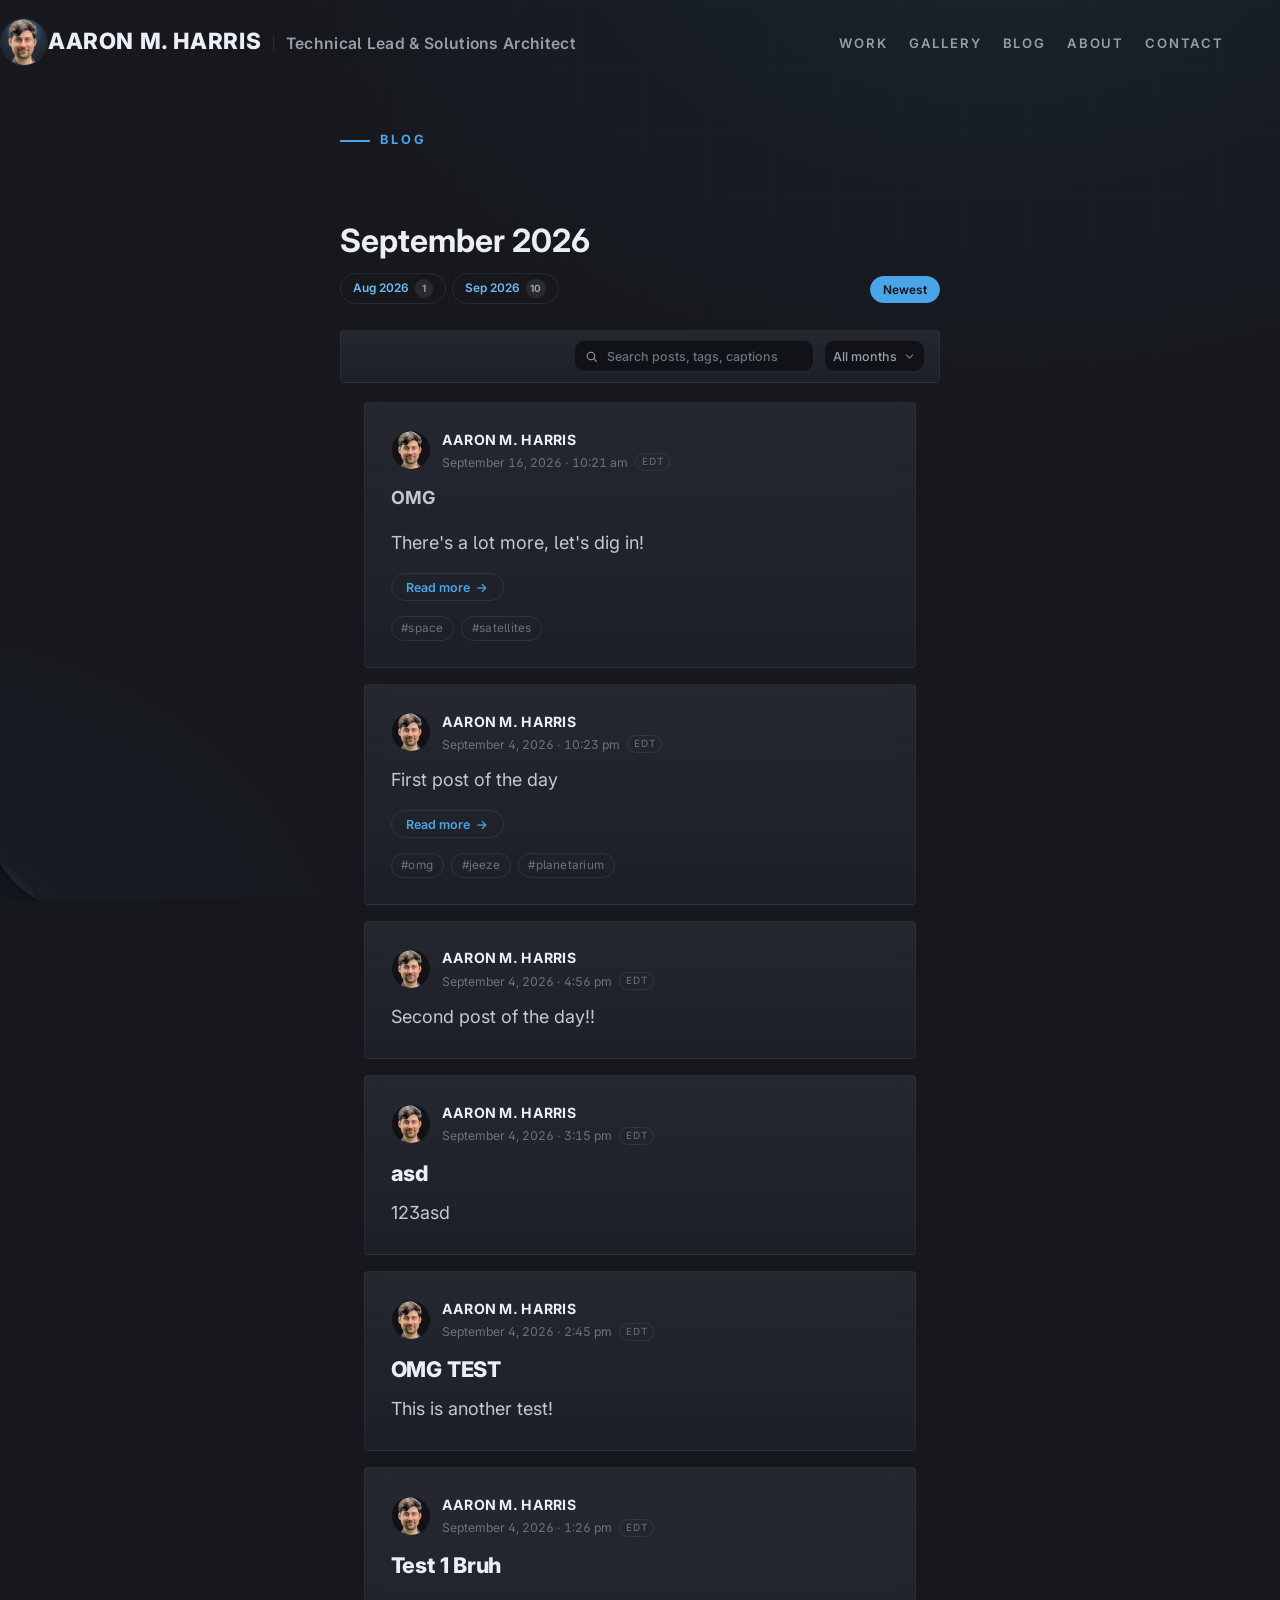
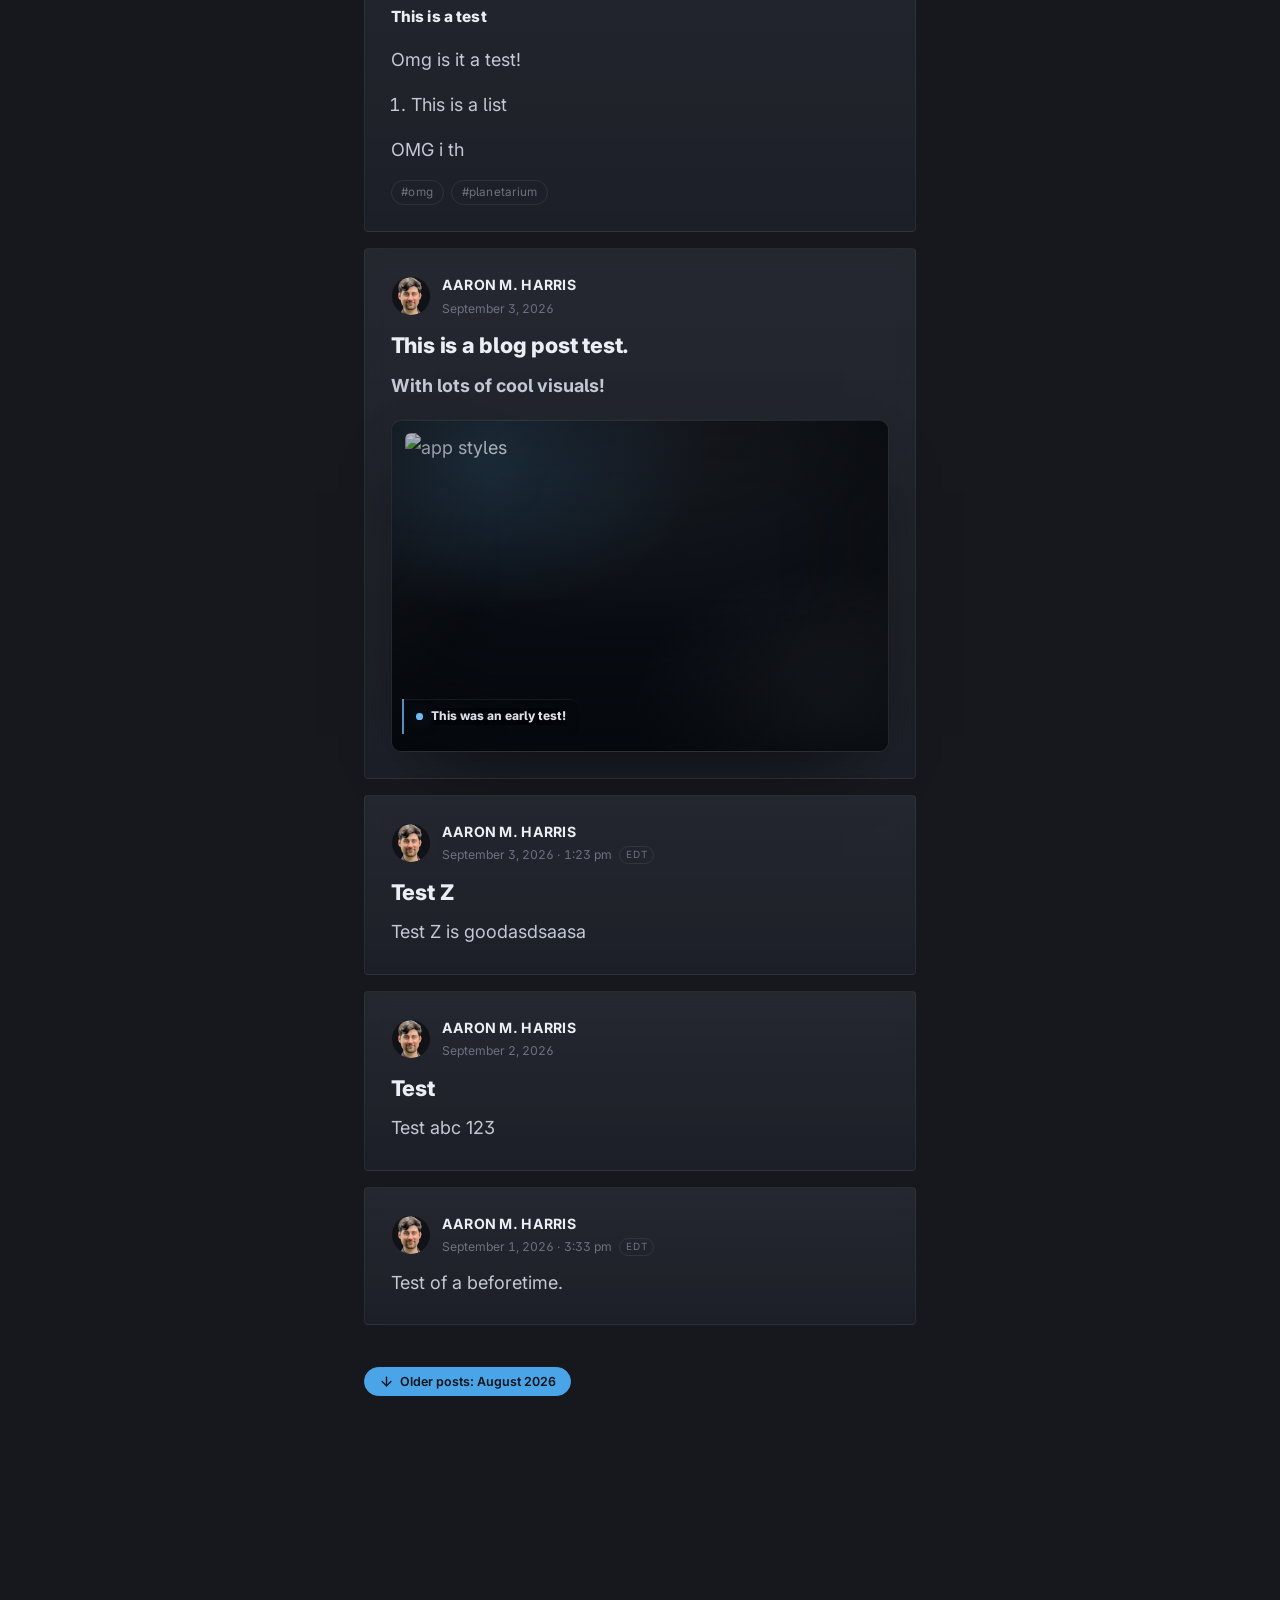
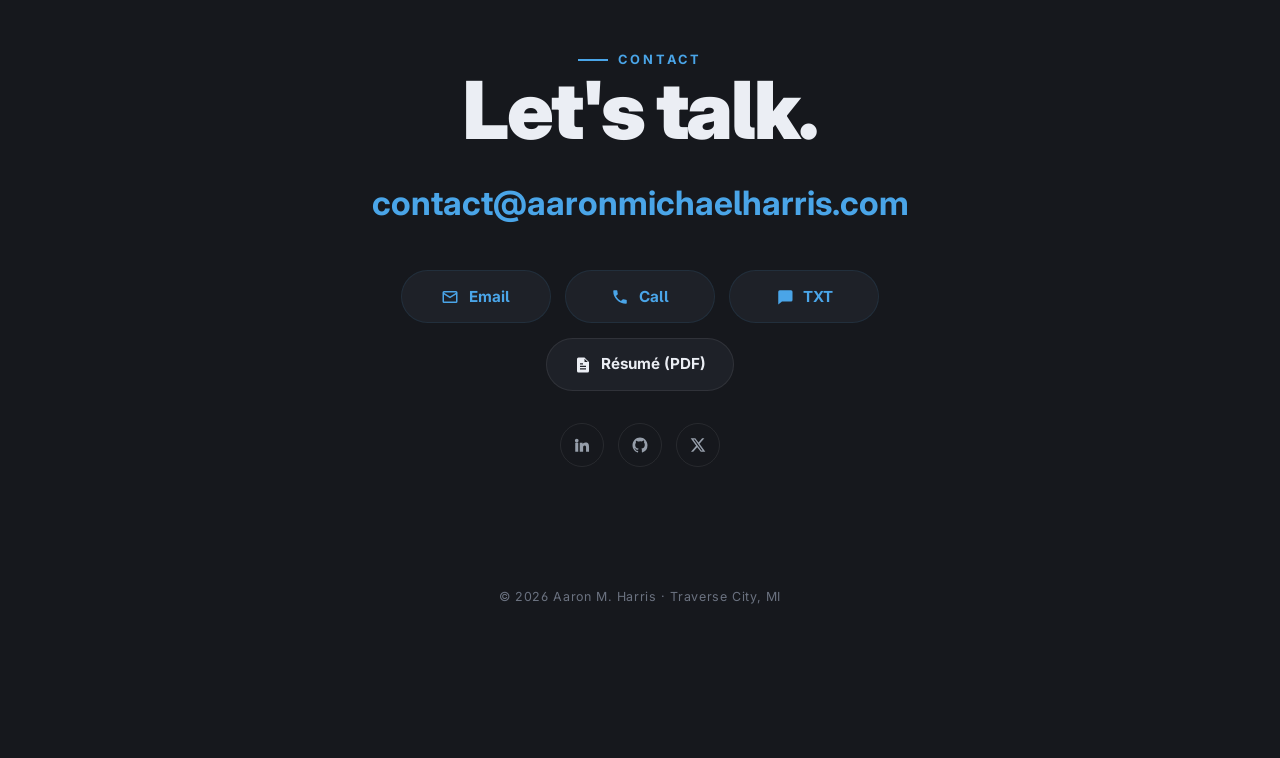
==== blog.html @ 0ce357b1 "V095 - the Images box sorts, finds and lists every image - added a List view with sortable column he" ====
<!DOCTYPE html>
<!-- ============================================================
     blog.html - the blog page.

     Markup only. Style lives in site.css and behavior lives in the
     four script trunks, loaded in a fixed order from the head.

     Copy the editor can change is fenced by [edit:slug] comment
     pairs, each wrapping exactly one element. Do not nest a pair
     more than one level deep, and do not put two elements inside
     one pair.

     Sections:
       1. HEAD AND META      4. CONTACT AND FOOTER
       2. CHROME             5. DATA
       3. BLOG

     Five sections. There is no hero and no work section on this
     page, and inventing them to reach seven would be structure
     with nothing under it.
     ============================================================ -->

<html lang="en" data-portrait-bg="1">
<head>
  <!-- ============================================================
       1. HEAD AND META
       ------------------------------------------------------------
       This page's own title, canonical and social cards. Every page
       carries its own; they are not shared chrome.
       ============================================================ -->
  <meta charset="UTF-8" />
  <meta name="viewport" content="width=device-width, initial-scale=1.0" />

  <title>Blog — Aaron M. Harris</title>
  <meta name="description" content="Notes on shipping product: technical leadership, solutions architecture, and AI fluency across simulation, XR, and the web." />
  <meta name="author" content="Aaron M. Harris" />
  <meta name="theme-color" content="#16181d" />
  <link rel="canonical" href="https://aaronmichaelharris.com/blog.html" />
  <link rel="alternate" type="application/atom+xml" title="Aaron M. Harris - Blog" href="feed.xml" />

  <!-- Favicons -->
  <link rel="icon" href="favicon.svg" type="image/svg+xml" />
  <link rel="icon" href="favicon.ico" sizes="any" />
  <link rel="icon" type="image/png" sizes="32x32" href="favicon-32.png" />
  <link rel="icon" type="image/png" sizes="16x16" href="favicon-16.png" />
  <link rel="apple-touch-icon" sizes="180x180" href="apple-touch-icon.png" />

  <!-- Open Graph / social share -->
  <meta property="og:type" content="website" />
  <meta property="og:site_name" content="Aaron M. Harris" />
  <meta property="og:title" content="Blog — Aaron M. Harris" />
  <meta property="og:description" content="Notes on shipping product: technical leadership, solutions architecture, and AI fluency across simulation, XR, and the web." />
  <meta property="og:url" content="https://aaronmichaelharris.com/blog.html" />
  <meta property="og:image" content="https://aaronmichaelharris.com/og-image.png" />
  <meta property="og:image:width" content="1200" />
  <meta property="og:image:height" content="630" />
  <meta property="og:image:alt" content="Aaron M. Harris — Technical Lead &amp; Solutions Architect." />

  <!-- Twitter / X -->
  <meta name="twitter:card" content="summary_large_image" />
  <meta name="twitter:title" content="Blog — Aaron M. Harris" />
  <meta name="twitter:description" content="Notes on shipping product: technical leadership, solutions architecture, and AI fluency across simulation, XR, and the web." />
  <meta name="twitter:image" content="https://aaronmichaelharris.com/og-image.png" />
  <meta name="twitter:creator" content="@aaronmharrisamh" />

  <!-- Inter via Google Fonts (with a robust system fallback in CSS) -->
  <link rel="preconnect" href="https://fonts.googleapis.com" />
  <link rel="preconnect" href="https://fonts.gstatic.com" crossorigin />
  <link href="https://fonts.googleapis.com/css2?family=Inter:ital,opsz,wght@0,14..32,400;0,14..32,500;0,14..32,600;0,14..32,700;0,14..32,800;0,14..32,900;1,14..32,400&display=swap" rel="stylesheet" />

  <link rel="stylesheet" href="site.css" />

  <!-- The site's script, in a fixed order. defer keeps document order and runs
       each file after parsing, so every trunk sees the whole page.
       site.js creates window.AMH, the one namespace the trunks share.
       publish.js is the blog composer. It is on this page only, because the
       manifest and the reading engine are, and it loads after tool.js because
       it builds on the editor kit that tool.js publishes.
       imagesengine.js is the image engine. Every image the site takes in
       goes through it, so every page loads it, after work.js and before
       the trunks that call it. -->
  <script defer src="site.js"></script>
  <script defer src="work.js"></script>
  <script defer src="imagesengine.js"></script>
  <script defer src="blog.js"></script>
  <script defer src="markdown.js"></script>
  <script defer src="tool.js"></script>
  <script defer src="publish.js"></script>

  <!-- Graceful degradation: without JS the reveal animations never fire, so
       force all content visible.
       These rules stay inline. A <noscript> block applies only when scripting
       is off, and a linked stylesheet cannot carry that condition. -->
  <noscript>
    <style>
      .reveal, .reveal-hero > * { opacity: 1 !important; transform: none !important; }
    </style>
  </noscript>
</head>

<body>
  <!-- ============================================================
       2. CHROME
       ------------------------------------------------------------
       The scroll progress bar, the header, and the nav that doubles
       as the mobile drawer. site.js owns their state.

       The header is shared chrome: byte-identical on every managed
       page, and held to that by the contract test. Its copy regions
       are shared too - an edit to one is written to every page that
       has it, in the same publish. See docs/README.md.
       ============================================================ -->
  <div class="progress" id="progress" aria-hidden="true"></div>

  <header class="site-header" id="header">
    <a class="brand" href="index.html#top" aria-label="Aaron M. Harris — home">
      <!-- AMH monogram mark kept for reuse elsewhere; the inline-circle portrait
           is the active header mark. To revert to the monogram, swap which of
           these two spans is rendered (and see .brand .mark in the CSS). -->
      <!-- <span class="mark" aria-hidden="true">AMH</span> -->
      <span class="brand-portrait" aria-hidden="true">
        <span class="portrait-bg" aria-hidden="true"></span>
        <img src="aaron-portfolio-portrait-transparent.png" width="512" height="512" alt="" />
      </span>
      <span class="brand__name">
        <!--[edit:brand-title]-->
        <span class="brand__title full">AARON M. HARRIS</span>
        <!--[/edit:brand-title]-->
        <!--[edit:brand-sub]-->
        <span class="brand__sub">Technical Lead &amp; Solutions Architect</span>
        <!--[/edit:brand-sub]-->
      </span>
    </a>

    <button class="nav__toggle" id="navToggle" aria-label="Toggle navigation" aria-expanded="false" aria-controls="nav">
      <span></span><span></span><span></span>
    </button>

    <!-- A nav link names the page it points into, so the same bytes work on
         every page. site.js treats a link naming THIS page as an in-page
         anchor, and marks the item whose href is this page as current.
         "#contact" stays bare: every page has its own contact section. -->
    <nav class="nav" id="nav" aria-label="Primary">
      <div class="nav__links">
        <!--[edit:nav-work]-->
        <a href="index.html#work">Work</a>
        <!--[/edit:nav-work]-->
        <!--[edit:nav-gallery]-->
        <a href="gallery.html">Gallery</a>
        <!--[/edit:nav-gallery]-->
        <!--[edit:nav-blog]-->
        <a href="blog.html">Blog</a>
        <!--[/edit:nav-blog]-->
        <!--[edit:nav-about]-->
        <a href="index.html#about">About</a>
        <!--[/edit:nav-about]-->
        <!--[edit:nav-contact]-->
        <a href="#contact">Contact</a>
        <!--[/edit:nav-contact]-->
      </div>
    </nav>
  </header>

  <!-- dim scrim behind the mobile nav drawer -->
  <div class="nav-overlay" id="navOverlay" aria-hidden="true"></div>

  <main id="top">

    <!-- ============================================================
         3. BLOG
         ------------------------------------------------------------
         An index, not a stream. Each post appears once, as a date, a
         title, its first paragraph and a link into the month file
         that holds it.

         The index is machine-owned: the publisher writes it, and
         data-ced="generated" makes the editor open it read-only.

         Why an index. A month file is a real standalone page, and a
         LINK to one works from a page opened from disk, where a fetch
         does not. The stream this replaced could only ever read a
         month over http. The full text of a post now exists in
         exactly one place, the month file, and this page carries a
         summary of it.

         The stream below is written by the publish: the newest
         month's posts in full, so this page reads the same from disk
         as it does over HTTP. It fetches nothing on load.

         blog.js does nothing at all on a page without #blogStream, so
         it is the presence of this container that makes a page the
         blog page.
         ============================================================ -->
    <section class="blog-page" id="blogPage" aria-label="Blog">
      <div class="wrap">
        <div class="section-head reveal">
          <!--[edit:blog-eyebrow]-->
          <span class="eyebrow">Blog</span>
          <!--[/edit:blog-eyebrow]-->
        </div>
        <!-- The heading names the month the stream is showing, the way a
             month page's heading names its own, so the blog has one name
             for where you are on every surface.

             The publish writes it, so it cannot disagree with the stream
             under it. data-ced="generated" makes the editor open it
             read-only. -->
        <!--[edit:blog-h2]-->
        <h2 class="bm-top__month" data-ced="generated">September 2026</h2>
        <!--[/edit:blog-h2]-->
        <!-- The rail and the bar, in that order, as a month page has them.
             Both are authored chrome and carry no markers, so no publish
             rewrites them: every slot is filled by blog.js.

             A month page gets its rail from the publish, because it holds
             no entries and a reader with no script still needs the way
             out. This page holds every entry, so it draws its own.

             Each slot must be a plain container that takes its class when
             it is filled. The picker was a <select> until the page drew
             its own list, and a <select> is a replaced element: it kept
             the button and the list in the DOM and laid out neither, so
             the reader saw an empty native control. -->
        <div id="blogRail"></div>
        <div class="bs-bar" id="blogBar">
          <div class="bs-bar__find" id="blogFind"></div>
          <div class="bs-picker" id="blogMonth"></div>
        </div>
        <!--[edit:blog-stream]-->
        <div class="bs-stream" id="blogStream" data-ced="generated">
          <article class="bs-post" id="s0011" data-id="0011" data-date="260916" data-time="1021" data-zone="EDT" data-tags="space satellites">
            <header class="bs-post__by">
              <img class="bs-post__avatar" src="aaron-portfolio-portrait-transparent.png" alt="" />
              <b>AARON M. HARRIS</b>
              <a class="bs-post__when" href="blog/2609.html?post=p0011#p0011"><time datetime="2026-09-16T10:21">September 16, 2026 · 10:21 am</time><span class="bs-post__zone">EDT</span></a>
            </header>
            <div class="bs-post__body">
<p><strong>OMG</strong></p>
<p>There's a lot more, let's dig in!</p>
<span class="bp-cut" data-cut="hard"></span>
<div class="gallery"><img src="blog/260916_img0006_original.png" width="32" height="32" data-uhd="1" data-hd="blog/260916_img0006.jpg" data-truesize="1" data-crisp="1" data-sd="blog/260916_img0006_sd.webp" data-original="blog/260916_img0006_original.png" data-original-size="32x32" data-original-bytes="459" loading="lazy" alt="satellitetest" data-caption="Satellite" /></div>
<ol>
<li></li>
</ol>
<ul>
<li>Bulleted list</li>
</ul>
            </div>
            <div class="bs-post__tags"><a href="blog.html?t=space">#space</a> <a href="blog.html?t=satellites">#satellites</a></div>
          </article>
          <article class="bs-post" id="s0008" data-id="0008" data-date="260904" data-time="2223" data-zone="EDT" data-tags="omg jeeze planetarium">
            <header class="bs-post__by">
              <img class="bs-post__avatar" src="aaron-portfolio-portrait-transparent.png" alt="" />
              <b>AARON M. HARRIS</b>
              <a class="bs-post__when" href="blog/2609.html?post=p0008#p0008"><time datetime="2026-09-04T22:23">September 4, 2026 · 10:23 pm</time><span class="bs-post__zone">EDT</span></a>
            </header>
            <div class="bs-post__body">
<p>First post of the day</p>
<span class="bp-cut" data-cut="hard"></span>
<p>!!asdas!adas! !!!!!</p>
<div class="gallery"><img src="blog/260904_img0004.jpg" loading="lazy" alt="satellitetest" data-caption="asd" /></div>
            </div>
            <div class="bs-post__tags"><a href="blog.html?t=omg">#omg</a> <a href="blog.html?t=jeeze">#jeeze</a> <a href="blog.html?t=planetarium">#planetarium</a></div>
          </article>
          <article class="bs-post" id="s0007" data-id="0007" data-date="260904" data-time="1656" data-zone="EDT" data-tags="">
            <header class="bs-post__by">
              <img class="bs-post__avatar" src="aaron-portfolio-portrait-transparent.png" alt="" />
              <b>AARON M. HARRIS</b>
              <a class="bs-post__when" href="blog/2609.html?post=p0007#p0007"><time datetime="2026-09-04T16:56">September 4, 2026 · 4:56 pm</time><span class="bs-post__zone">EDT</span></a>
            </header>
            <div class="bs-post__body">
<p>Second post of the day!!</p>
            </div>
          </article>
          <article class="bs-post" id="s0006" data-id="0006" data-date="260904" data-time="1515" data-zone="EDT" data-tags="">
            <header class="bs-post__by">
              <img class="bs-post__avatar" src="aaron-portfolio-portrait-transparent.png" alt="" />
              <b>AARON M. HARRIS</b>
              <a class="bs-post__when" href="blog/2609.html?post=p0006#p0006"><time datetime="2026-09-04T15:15">September 4, 2026 · 3:15 pm</time><span class="bs-post__zone">EDT</span></a>
            </header>
            <h3 class="bs-post__title"><a href="blog/2609.html?post=p0006#p0006">asd</a></h3>
            <div class="bs-post__body">
<p>123asd</p>
            </div>
          </article>
          <article class="bs-post" id="s0005" data-id="0005" data-date="260904" data-time="1445" data-zone="EDT" data-tags="">
            <header class="bs-post__by">
              <img class="bs-post__avatar" src="aaron-portfolio-portrait-transparent.png" alt="" />
              <b>AARON M. HARRIS</b>
              <a class="bs-post__when" href="blog/2609.html?post=p0005#p0005"><time datetime="2026-09-04T14:45">September 4, 2026 · 2:45 pm</time><span class="bs-post__zone">EDT</span></a>
            </header>
            <h3 class="bs-post__title"><a href="blog/2609.html?post=p0005#p0005">OMG TEST</a></h3>
            <div class="bs-post__body">
<p>This is another test!</p>
            </div>
          </article>
          <article class="bs-post" id="s0004" data-id="0004" data-date="260904" data-time="1326" data-zone="EDT" data-tags="omg planetarium">
            <header class="bs-post__by">
              <img class="bs-post__avatar" src="aaron-portfolio-portrait-transparent.png" alt="" />
              <b>AARON M. HARRIS</b>
              <a class="bs-post__when" href="blog/2609.html?post=p0004#p0004"><time datetime="2026-09-04T13:26">September 4, 2026 · 1:26 pm</time><span class="bs-post__zone">EDT</span></a>
            </header>
            <h3 class="bs-post__title"><a href="blog/2609.html?post=p0004#p0004">Test 1 Bruh</a></h3>
            <div class="bs-post__body">
<h4>This is a test</h4>
<p>Omg is it a test!</p>
<ol>
<li>This is a list</li>
</ol>
<p>OMG i th</p>
            </div>
            <div class="bs-post__tags"><a href="blog.html?t=omg">#omg</a> <a href="blog.html?t=planetarium">#planetarium</a></div>
          </article>
          <article class="bs-post" id="s0003" data-id="0003" data-date="260903" data-time="" data-zone="" data-tags="">
            <header class="bs-post__by">
              <img class="bs-post__avatar" src="aaron-portfolio-portrait-transparent.png" alt="" />
              <b>AARON M. HARRIS</b>
              <a class="bs-post__when" href="blog/2609.html?post=p0003#p0003"><time datetime="2026-09-03">September 3, 2026</time></a>
            </header>
            <h3 class="bs-post__title"><a href="blog/2609.html?post=p0003#p0003">This is a blog post test.</a></h3>
            <div class="bs-post__body">
<strong>With lots of cool visuals!</strong>

<div class="gallery"><img src="blog/260903_img0001.jpg" loading="lazy" alt="app styles" data-caption="This was an early test!" /></div>
            </div>
          </article>
          <article class="bs-post" id="s0002" data-id="0002" data-date="260903" data-time="1323" data-zone="EDT" data-tags="">
            <header class="bs-post__by">
              <img class="bs-post__avatar" src="aaron-portfolio-portrait-transparent.png" alt="" />
              <b>AARON M. HARRIS</b>
              <a class="bs-post__when" href="blog/2609.html?post=p0002#p0002"><time datetime="2026-09-03T13:23">September 3, 2026 · 1:23 pm</time><span class="bs-post__zone">EDT</span></a>
            </header>
            <h3 class="bs-post__title"><a href="blog/2609.html?post=p0002#p0002">Test Z</a></h3>
            <div class="bs-post__body">
Test Z is goodasdsaasa
            </div>
          </article>
          <article class="bs-post" id="s0001" data-id="0001" data-date="260902" data-time="" data-zone="" data-tags="">
            <header class="bs-post__by">
              <img class="bs-post__avatar" src="aaron-portfolio-portrait-transparent.png" alt="" />
              <b>AARON M. HARRIS</b>
              <a class="bs-post__when" href="blog/2609.html?post=p0001#p0001"><time datetime="2026-09-02">September 2, 2026</time></a>
            </header>
            <h3 class="bs-post__title"><a href="blog/2609.html?post=p0001#p0001">Test</a></h3>
            <div class="bs-post__body">
Test abc 123
            </div>
          </article>
          <article class="bs-post" id="s0009" data-id="0009" data-date="260901" data-time="1533" data-zone="EDT" data-tags="">
            <header class="bs-post__by">
              <img class="bs-post__avatar" src="aaron-portfolio-portrait-transparent.png" alt="" />
              <b>AARON M. HARRIS</b>
              <a class="bs-post__when" href="blog/2609.html?post=p0009#p0009"><time datetime="2026-09-01T15:33">September 1, 2026 · 3:33 pm</time><span class="bs-post__zone">EDT</span></a>
            </header>
            <div class="bs-post__body">
<p>Test of a beforetime.</p>
            </div>
          </article>
          <a class="bm-older" href="blog/2608.html" rel="prev"><svg class="bm-older__i" viewBox="0 0 24 24" fill="none" stroke="currentColor" stroke-width="2.2" stroke-linecap="round" stroke-linejoin="round" aria-hidden="true"><path d="M12 5v14" /><path d="m19 12-7 7-7-7" /></svg>Older posts: August 2026</a>
        </div>
        <!--[/edit:blog-stream]-->
      </div>
    </section>

    <!-- ============================================================
         4. CONTACT AND FOOTER
         ------------------------------------------------------------
         Shared chrome, like the header: byte-identical with the home
         page, and its copy regions are shared.
         ============================================================ -->
    <section class="contact" id="contact" aria-label="Contact">
      <div class="wrap">
        <div class="reveal">
          <!-- Contact is a deliberately centered closing CTA (eyebrow + heading
               + email + buttons all centered). To left-align the eyebrow like
               the Work/About sections instead, remove the "eyebrow--center" class. -->
          <!--[edit:contact-eyebrow]-->
          <span class="eyebrow eyebrow--center">Contact</span>
          <!--[/edit:contact-eyebrow]-->
          <!--[edit:contact-h2]-->
          <h2>Let's talk.</h2>
          <!--[/edit:contact-h2]-->
          <!--[edit:contact-email]-->
          <a class="email" href="mailto:contact@aaronmichaelharris.com">contact@aaronmichaelharris.com</a>
          <!--[/edit:contact-email]-->
        </div>
        <div class="contact__actions reveal d1">
          <div class="contact__row">
            <!--[edit:contact-btn-email]-->
            <a class="contact-btn contact-btn--call" href="mailto:contact@aaronmichaelharris.com" aria-label="Email Aaron">
              <svg viewBox="0 0 24 24" aria-hidden="true"><path d="M4 4h16a2 2 0 0 1 2 2v12a2 2 0 0 1-2 2H4a2 2 0 0 1-2-2V6a2 2 0 0 1 2-2zm0 2v.4l8 5 8-5V6H4zm16 2.7-7.47 4.67a1 1 0 0 1-1.06 0L4 8.7V18h16V8.7z"/></svg>
              Email
            </a>
            <!--[/edit:contact-btn-email]-->
            <!--[edit:contact-btn-call]-->
            <a class="contact-btn contact-btn--call" href="tel:+16162168641" aria-label="Call Aaron">
              <svg viewBox="0 0 24 24" aria-hidden="true"><path d="M6.6 10.8a15.5 15.5 0 0 0 6.6 6.6l2.2-2.2a1 1 0 0 1 1-.24 11.4 11.4 0 0 0 3.6.58 1 1 0 0 1 1 1V20a1 1 0 0 1-1 1A17 17 0 0 1 3 4a1 1 0 0 1 1-1h3.5a1 1 0 0 1 1 1 11.4 11.4 0 0 0 .58 3.6 1 1 0 0 1-.25 1z"/></svg>
              Call
            </a>
            <!--[/edit:contact-btn-call]-->
            <!--[edit:contact-btn-txt]-->
            <a class="contact-btn contact-btn--call" href="sms:+16162168641" aria-label="Text Aaron">
              <svg viewBox="0 0 24 24" aria-hidden="true"><path d="M4 3h16a2 2 0 0 1 2 2v11a2 2 0 0 1-2 2H8l-5 4V5a2 2 0 0 1 2-2zm3 6h10v1.6H7zm0 3.4h7V14H7z"/></svg>
              TXT
            </a>
            <!--[/edit:contact-btn-txt]-->
          </div>
          <!--[edit:contact-btn-resume]-->
          <a class="contact-btn" href="Aaron_Harris_Resume.pdf" target="_blank" rel="noopener" aria-label="Download résumé (PDF)">
            <svg viewBox="0 0 24 24" aria-hidden="true"><path d="M14 2H6a2 2 0 0 0-2 2v16a2 2 0 0 0 2 2h12a2 2 0 0 0 2-2V8zm0 1.5L18.5 8H14zM8 13h8v1.6H8zm0 3.2h8V18H8zm0-6.4h4v1.6H8z"/></svg>
            Résumé (PDF)
          </a>
          <!--[/edit:contact-btn-resume]-->
        </div>

        <div class="social-mini reveal d2">
          <a href="https://www.linkedin.com/in/aaronmichaelharris/" target="_blank" rel="noopener" aria-label="LinkedIn">
            <svg viewBox="0 0 24 24" aria-hidden="true"><path d="M4.98 3.5a2.5 2.5 0 1 1 0 5 2.5 2.5 0 0 1 0-5zM3 9h4v12H3zM9 9h3.8v1.7h.05c.53-1 1.83-2.06 3.77-2.06 4.03 0 4.78 2.65 4.78 6.1V21h-4v-5.4c0-1.29-.02-2.95-1.8-2.95-1.8 0-2.08 1.4-2.08 2.85V21H9z"/></svg>
          </a>
          <a href="https://github.com/aaronmharrisamh" target="_blank" rel="noopener" aria-label="GitHub">
            <svg viewBox="0 0 24 24" aria-hidden="true"><path d="M12 2C6.48 2 2 6.58 2 12.25c0 4.53 2.87 8.37 6.84 9.73.5.1.68-.22.68-.49 0-.24-.01-.87-.01-1.71-2.78.62-3.37-1.37-3.37-1.37-.45-1.18-1.11-1.49-1.11-1.49-.91-.64.07-.63.07-.63 1 .07 1.53 1.06 1.53 1.06.89 1.56 2.34 1.11 2.91.85.09-.66.35-1.11.63-1.37-2.22-.26-4.56-1.14-4.56-5.06 0-1.12.39-2.03 1.03-2.75-.1-.26-.45-1.3.1-2.7 0 0 .84-.28 2.75 1.05A9.4 9.4 0 0 1 12 6.84c.85 0 1.71.12 2.51.34 1.91-1.33 2.75-1.05 2.75-1.05.55 1.4.2 2.44.1 2.7.64.72 1.03 1.63 1.03 2.75 0 3.93-2.34 4.79-4.57 5.05.36.32.68.94.68 1.9 0 1.37-.01 2.48-.01 2.82 0 .27.18.6.69.49A10.02 10.02 0 0 0 22 12.25C22 6.58 17.52 2 12 2z"/></svg>
          </a>
          <a href="https://x.com/aaronmharrisamh" target="_blank" rel="noopener" aria-label="X (Twitter)">
            <svg viewBox="0 0 24 24" aria-hidden="true"><path d="M17.53 3H20.5l-6.5 7.43L21.75 21h-6.02l-4.71-6.16L5.6 21H2.63l6.95-7.95L2.25 3h6.17l4.26 5.63zm-1.06 16.2h1.65L7.6 4.72H5.83z"/></svg>
          </a>
        </div>
      </div>

      <!--[edit:endbar]-->
      <div class="endbar">© 2026 Aaron M. Harris · Traverse City, MI</div>
      <!--[/edit:endbar]-->
    </section>

  </main>

  <!-- ============================================================
       5. DATA
       ------------------------------------------------------------
       Inert content the scripts read. Nothing here renders.
       ============================================================ -->

  <!-- BLOG MANIFEST · single source of truth for the blog (see docs/README.md).
       Line 1/2: rolling counters (post ids, image numbers - never reused).
       Line 3: pipe-separated entries, each = YYMMDD + 4-digit post id + title.
       Month files are derived from dates (260315... -> blog/2603.html).
       Updated by the blog composer's publish export; edit by hand only if you
       know exactly what you're doing. data-ced="blog" keeps the site editor
       from treating it as a text region. -->
  <!--[edit:blog-manifest]-->
  <script id="blogManifest" type="text/plain" data-ced="blog">
next-post:0012
stamp:hs2gmo
month:2608=tshrh2
month:2609=xp6e0f
2608010010September, yay|2609010009Test of a beforetime|2609020001Test|2609030002Test Z|2609030003This is a blog post test.|2609040004Test 1 Bruh|2609040005OMG TEST|2609040006asd|2609040007Second post of the day|2609040008First post of the day !!asdas!adas...|2609160011OMG There's a lot more, let's...
</script>
  <!--[/edit:blog-manifest]-->
</body>
</html>
---- site.css ----
/* ============================================================
   site.css - every style rule the site uses.

   One stylesheet for every page and for the generated blog month
   pages. The editor injects its own rules into <head> at runtime,
   after this file, so the editor always wins on equal specificity.

   Rule: do not reorder a block to tidy the file. CSS resolves ties
   by source order, so a moved block can change the page without
   changing a single declaration.

   Eight sections, one more than the usual seven. The gallery grid is
   a whole page's layout system with an invariant of its own, and it
   merges honestly with nothing here: not WORK, which is the home
   page's carousels, and not OVERLAYS, which is the lightbox and the
   drawer. So it is its own section rather than a guest in one.

   Sections:
     1. FOUNDATION AND CHROME       5. OVERLAYS
     2. HERO                        6. LATEST, ABOUT AND CONTACT
     3. WORK                        7. SHARED EFFECTS AND BLOG CHROME
     4. GALLERY                     8. RESPONSIVE
   ============================================================ */

/* ============================================================
   1. FOUNDATION AND CHROME
   ------------------------------------------------------------
   The custom properties, the reset, and the parts of the page that
   sit outside any one section: the progress bar, the header and nav,
   and the shared button and link styles.
   ============================================================ */

/* ------------------------------------------------------------
   DESIGN SYSTEM — soft-charcoal / azure
   ------------------------------------------------------------ */
:root {
  /* surfaces */
  --bg:        #16181d;   /* soft charcoal — page floor              */
  --bg-deep:   #101217;   /* deepest pockets                          */
  --panel:     #1e2128;   /* lifted panel                             */
  --panel-2:   #23262f;   /* lifted panel, hover                      */
  --line:      rgba(255,255,255,.08);   /* hairline borders          */
  --line-soft: rgba(255,255,255,.05);

  /* text */
  --text:      #ebeef4;   /* near-white primary                       */
  --text-soft: #c3c9d4;
  --muted:     #969eaa;   /* secondary / meta                         */
  --dim:       #6b7280;   /* faintest                                 */

  /* accent — azure is the only ACTIVE accent */
  --accent:        #4aa5e8;
  --accent-bright: #6fbcf2;
  --accent-deep:   #2e87cf;
  --accent-glow:   rgba(74,165,232,.35);
  --accent-faint:  rgba(74,165,232,.10);

  /* staged accents — dormant, ready when we want them */
  --c-orange: #f0883e;
  --c-yellow: #f2c14e;
  --c-lime:   #b5e853;

  /* type */
  --font: "Inter", -apple-system, BlinkMacSystemFont, "Segoe UI", Roboto,
          Helvetica, Arial, sans-serif;

  /* spacing rhythm */
  --section-pad: clamp(4rem, 9.5vw, 8rem);
  --gutter:      clamp(1.25rem, 5vw, 3rem);
  --maxw:        1180px;

  /* shape + motion */
  --radius:    16px;
  --radius-sm: 10px;
  --ease:      cubic-bezier(.22, 1, .36, 1);   /* easeOutExpo-ish      */
  --ease-soft: cubic-bezier(.4, 0, .2, 1);
}

/* ------------------------------------------------------------
   RESET + BASE
   ------------------------------------------------------------ */
*, *::before, *::after { box-sizing: border-box; }
* { margin: 0; }

html { scroll-behavior: smooth; -webkit-text-size-adjust: 100%; }

body {
  font-family: var(--font);
  background: var(--bg);
  color: var(--text);
  line-height: 1.6;
  font-size: clamp(1rem, .55vw + .9rem, 1.125rem);
  font-feature-settings: "cv05" 1, "ss01" 1, "cv02" 1;
  -webkit-font-smoothing: antialiased;
  text-rendering: optimizeLegibility;
  overflow-x: hidden;
}

/* a faint, fixed astral grid behind everything for depth */
body::before {
  content: "";
  position: fixed;
  inset: 0;
  z-index: -2;
  background:
    radial-gradient(1200px 800px at 78% -10%, rgba(74,165,232,.08), transparent 60%),
    radial-gradient(900px 700px at -10% 110%, rgba(74,165,232,.06), transparent 55%),
    var(--bg);
}
body::after {
  content: "";
  position: fixed;
  inset: 0;
  z-index: -1;
  pointer-events: none;
  opacity: .35;
  background-image:
    linear-gradient(var(--line-soft) 1px, transparent 1px),
    linear-gradient(90deg, var(--line-soft) 1px, transparent 1px);
  background-size: 64px 64px;
  -webkit-mask-image: radial-gradient(120% 80% at 50% 0%, #000 35%, transparent 78%);
          mask-image: radial-gradient(120% 80% at 50% 0%, #000 35%, transparent 78%);
}

img { max-width: 100%; height: auto; display: block; }
a { color: inherit; text-decoration: none; }

::selection { background: var(--accent); color: #06121d; }

:focus-visible {
  outline: 2px solid var(--accent-bright);
  outline-offset: 3px;
  border-radius: 4px;
}

/* layout helpers */
.wrap { width: 100%; max-width: var(--maxw); margin-inline: auto; padding-inline: var(--gutter); }
section { scroll-margin-top: 84px; }

.eyebrow {
  font-size: .8rem;
  font-weight: 700;
  letter-spacing: .22em;
  text-transform: uppercase;
  color: var(--accent);
  display: inline-flex;
  align-items: center;
  gap: .65rem;
}
.eyebrow::before {
  content: "";
  width: 30px; height: 2px;
  background: var(--accent);
  display: inline-block;
}
/* centered variant — used by the Contact closing CTA */
.eyebrow--center { justify-content: center; }

/* ------------------------------------------------------------
   SCROLL PROGRESS BAR
   ------------------------------------------------------------ */
.progress {
  position: fixed; top: 0; left: 0;
  height: 3px; width: 100%;
  transform: scaleX(0); transform-origin: 0 50%;
  background: linear-gradient(90deg, var(--accent-deep), var(--accent-bright));
  z-index: 1000;
  will-change: transform;
}

/* ------------------------------------------------------------
   HEADER / NAV
   ------------------------------------------------------------ */
.site-header {
  position: fixed; top: 0; left: 0; right: 0;
  z-index: 900;
  display: flex; align-items: center; justify-content: space-between;
  padding: 1.1rem var(--gutter);
  transition: padding .4s var(--ease-soft);
}
/* Blur/background live on a pseudo-element so the header box itself carries
   no filter — a filtered ancestor would otherwise trap the fixed mobile
   drawer inside the (short) header box instead of the viewport. */
.site-header::before {
  content: ""; position: absolute; inset: 0; z-index: -1;
  background: rgba(18,20,25,.72);
  backdrop-filter: saturate(140%) blur(14px);
  -webkit-backdrop-filter: saturate(140%) blur(14px);
  border-bottom: 1px solid transparent;
  opacity: 0; pointer-events: none;
  transition: opacity .4s var(--ease-soft);
}
.site-header.scrolled::before { opacity: 1; border-bottom-color: var(--line); }
.site-header.scrolled { padding-block: .8rem; }

.brand {
  display: inline-flex; align-items: center; gap: 0;
  font-weight: 800; letter-spacing: .04em; font-size: .95rem;
}
.brand .mark {
  width: 30px; height: 30px; border-radius: 8px; flex: none;
  display: grid; place-items: center;
  background: var(--panel);
  border: 1px solid var(--line);
  color: var(--accent);
  font-size: .72rem; font-weight: 900; letter-spacing: -.04em;
  transition: transform .5s var(--ease), border-color .4s, color .4s;
}
.brand:hover .mark { transform: rotate(-6deg) scale(1.05); border-color: var(--accent); }
/* Desktop: name + summary on ONE line, separated by a pipe.
   Mobile: stacked (two lines, no pipe) — see the 880px media query. */
.brand__name { display: flex; align-items: baseline; line-height: 1.1; }
/* The name starts LARGE (hero treatment, using the space the hidden portrait
   leaves) and shrinks to its compact size once the header is `scrolled`. */
.brand__title {
  color: var(--text); font-weight: 800;
  font-size: 1.4rem;
  transition: font-size .45s var(--ease-soft);
}
.site-header.scrolled .brand__title { font-size: .95rem; }
.brand__sub {
  color: var(--muted); font-weight: 600;
  font-size: .98rem; letter-spacing: .02em;
  transition: font-size .45s var(--ease-soft);
}
.site-header.scrolled .brand__sub { font-size: .8rem; }
.brand__sub::before {
  content: "|"; color: var(--line);
  margin: 0 .6rem; font-weight: 400;
}

/* brand portrait — inline circle. Hidden at the top of the page (so it
   doesn't duplicate the hero portrait); fades + scales + expands in when
   the header becomes `scrolled` (i.e. once the hero portrait is ~50% gone). */
.brand-portrait {
  position: relative;
  flex: none; width: 48px; height: 48px; border-radius: 50%;
  border: 1px solid var(--line); overflow: hidden;
  /* Always full size (no scaling). At the top it's tucked off to the left
     (negative margin cancels its footprint so the name sits flush); when
     scrolled it pushes into place via the margin, fading in as it slides. */
  opacity: 0;
  margin-left: -48px; margin-right: 0;
  transition: margin-left .45s var(--ease-soft), margin-right .45s var(--ease-soft),
              opacity .5s var(--ease-soft), border-color .4s;
}
.site-header.scrolled .brand-portrait {
  opacity: 1; margin-left: 0; margin-right: .7rem;
}
.brand-portrait img {
  position: relative; z-index: 1;
  width: 100%; height: 100%; object-fit: cover; display: block;
}
.site-header.scrolled .brand:hover .brand-portrait { transform: scale(1.05); border-color: var(--accent); }

.nav { display: flex; align-items: center; gap: clamp(2rem, 4vw, 4rem); }
.nav a {
  position: relative;
  font-size: .82rem; font-weight: 600; letter-spacing: .14em; text-transform: uppercase;
  color: var(--muted);
  padding: .35rem .5rem;
  transition: color .3s var(--ease-soft);
}
.nav a::after {
  content: ""; position: absolute; left: .5rem; bottom: -2px;
  width: calc(100% - 1rem); height: 2px; background: var(--accent);
  transform: scaleX(0); transform-origin: 0 50%;
  transition: transform .4s var(--ease);
}
.nav a:hover, .nav a.active { color: var(--text); }
.nav a:hover::after, .nav a.active::after { transform: scaleX(1); }

.nav__toggle { display: none; }

/* dim scrim behind the open mobile drawer */
.nav-overlay {
  position: fixed; inset: 0; z-index: 880;
  background: rgba(0,0,0,.5);
  opacity: 0; pointer-events: none;
  transition: opacity .45s var(--ease-soft);
}
.nav-overlay.open { opacity: 1; pointer-events: auto; }
body.nav-open { overflow: hidden; }

/* ------------------------------------------------------------
   BUTTONS / LINKS
   ------------------------------------------------------------ */
.btn {
  --b: var(--accent);
  display: inline-flex; align-items: center; gap: .7rem;
  font-weight: 700; font-size: .95rem; letter-spacing: .02em;
  padding: .9rem 1.5rem;
  border-radius: 999px;
  border: 1px solid var(--line);
  background: var(--panel);
  color: var(--text);
  cursor: pointer;
  transition: transform .4s var(--ease), border-color .4s, background .4s, box-shadow .4s;
  will-change: transform;
}
.btn:hover {
  transform: translateY(-3px);
  border-color: var(--accent);
  box-shadow: 0 14px 36px -16px var(--accent-glow);
}
.btn--ghost { background: transparent; }
.btn .arrow { transition: transform .5s var(--ease); }
.btn:hover .arrow { transform: translateY(3px); }

.textlink {
  display: inline-flex; align-items: center; gap: .45rem;
  color: var(--accent); font-weight: 600;
  border-bottom: 1px solid transparent;
  transition: border-color .3s, gap .3s var(--ease), color .3s;
  width: fit-content;
}
.textlink:hover { border-bottom-color: var(--accent); gap: .75rem; color: var(--accent-bright); }
.textlink svg { width: 1em; height: 1em; }

/* text-size utilities — the copy sizes this page already uses, exposed as
   named classes for inline <span> wraps (the built-in site editor's toolbar
   inserts these; safe to hand-author anywhere). em-based, so each step is
   relative to the text it sits inside:
     xs ≈ chip size (.76rem on body copy) · sm ≈ meta/eyebrow (.85rem)
     lg ≈ lede step-up (1.15×)            · xl ≈ full lede (1.4×) */
.text-xs { font-size: .76em; }
.text-sm { font-size: .85em; }
.text-lg { font-size: 1.15em; }
.text-xl { font-size: 1.4em; }


/* ------------------------------------------------------------
   THE EDIT LAUNCHER
   ------------------------------------------------------------
   The page corner peels back to show the word underneath. tool.js
   builds it at load, on every page, so nothing here is authored into
   a file and nothing here can reach an export.

   The whole thing is one SVG, and its paint order does the layering:
   the page under the corner, then the word, then the flap. SVG draws
   in document order, so the flap covers the word and the curl
   uncovers it. There is no z-index inside the button.

   The free edge of the flap is a curve rather than a crease, which is
   what makes it read as paper that rolled rather than folded.

   Above everything: the editor's panel is 3100, its scrim 3200, its
   modal 3300, the composer 3300. The way out of the editor must never
   be behind the editor.

   Which corner comes from data-corner, which tool.js sets. The art is
   drawn for the bottom left and the other three mirror it, so moving
   it is one word in tool.js and no new path data. */
.amh-edit {
  position: fixed;
  z-index: 4000;
  width: 132px;
  height: 132px;
  padding: 0;
  border: 0;
  background: none;
  cursor: pointer;
  opacity: .5;
  transition: opacity .34s var(--ease-soft);
}
.amh-edit[data-corner="bottom-left"]  { left: 0;  bottom: 0; }
.amh-edit[data-corner="bottom-right"] { right: 0; bottom: 0; transform: scaleX(-1); }
.amh-edit[data-corner="top-left"]     { left: 0;  top: 0;    transform: scaleY(-1); }
.amh-edit[data-corner="top-right"]    { right: 0; top: 0;    transform: scale(-1); }

.amh-edit__art { display: block; width: 100%; height: 100%; overflow: visible; }

/* The paper. Both paths scale from the corner itself, so the peel grows out
   of it rather than sliding in from somewhere else. */
.amh-edit__paper {
  transform-box: view-box;
  transform-origin: 0 150px;
  transform: scale(.30);
  transition: transform .55s var(--ease);
}
.amh-edit__hole { fill: url(#amhHole); }
.amh-edit__flap {
  fill: url(#amhFlap);
  filter: drop-shadow(-4px 4px 9px rgba(0, 0, 0, .72));
}

/* The word sits between the two, so it needs no stacking rule of its own,
   and it is clipped to the hole, so it is drawn only where the page has
   peeled away. There is no opacity transition: a second animation on a
   timer could show the word over paper that had not lifted yet, and would
   reverse at a different rate when the pointer left. One motion drives the
   paper, the clip and the reveal together. */
.amh-edit__word {
  fill: var(--accent-bright);
  font: 700 13px/1 Consolas, "Courier New", monospace;
  letter-spacing: .24em;
}
.amh-edit__word--exit { display: none; }
.amh-edit.is-on .amh-edit__word--edit { display: none; }
.amh-edit.is-on .amh-edit__word--exit { display: block; }

.amh-edit:hover,
.amh-edit:focus-visible,
.amh-edit.is-on { opacity: 1; }

.amh-edit:hover .amh-edit__paper,
.amh-edit:focus-visible .amh-edit__paper,
.amh-edit.is-on .amh-edit__paper { transform: scale(1); }

.amh-edit.is-on .amh-edit__word { fill: var(--accent); }

/* The button has no box of its own, so the focus ring goes on the art. */
.amh-edit:focus-visible { outline: none; }
.amh-edit:focus-visible .amh-edit__flap {
  filter: drop-shadow(-4px 4px 9px rgba(0, 0, 0, .72))
          drop-shadow(0 0 0 2px var(--accent));
}

@media (prefers-reduced-motion: reduce) {
  .amh-edit, .amh-edit__paper { transition: none; }
}

/* ============================================================
   2. HERO
   ------------------------------------------------------------
   The opening statement, the portrait and its rings, and the
   two-column desktop layout that takes over at 881px.
   ============================================================ */

/* ------------------------------------------------------------
   HERO
   ------------------------------------------------------------ */
.hero {
  position: relative;
  min-height: clamp(620px, 92vh, 920px);
  display: flex; align-items: center;
  /* Headroom above the eyebrow/headline: base 6rem + ~50px (3.125rem) so the
     hero content sits lower beneath the fixed header. Mobile gets a smaller
     bump (see the ≤880px block) so it doesn't push the figure too far down. */
  padding-top: 9.125rem;
  overflow: hidden;
}
/* Option: drifting ambient glows behind the hero, off by default.
   The halo in .hero__stage is the one that ships. To swap them, remove
   the display:none here and set .hero__stage { display: none }. */
.hero__glow {
  display: none;
  position: absolute; inset: -20% -10% 0 -10%;
  z-index: -1; pointer-events: none;
}
.hero__glow span {
  position: absolute; border-radius: 50%;
  filter: blur(70px); opacity: .55;
  will-change: transform;
}
.hero__glow .g1 {
  width: 46vmax; height: 46vmax; top: -16vmax; right: -8vmax;
  background: radial-gradient(circle, rgba(74,165,232,.5), transparent 65%);
  animation: drift1 22s var(--ease-soft) infinite alternate;
}
.hero__glow .g2 {
  width: 34vmax; height: 34vmax; bottom: -14vmax; left: -6vmax;
  background: radial-gradient(circle, rgba(46,135,207,.4), transparent 65%);
  animation: drift2 26s var(--ease-soft) infinite alternate;
}
.hero__glow .g3 {
  width: 22vmax; height: 22vmax; top: 30%; left: 40%;
  background: radial-gradient(circle, rgba(111,188,242,.22), transparent 70%);
  animation: drift3 30s var(--ease-soft) infinite alternate;
}
@keyframes drift1 { to { transform: translate3d(-6vmax, 5vmax, 0) scale(1.12); } }
@keyframes drift2 { to { transform: translate3d(7vmax, -4vmax, 0) scale(1.08); } }
@keyframes drift3 { to { transform: translate3d(-5vmax, -6vmax, 0) scale(1.18); } }

/* The hero backdrop that ships: one concentrated blue halo. The rings
   below it are off. Position and size come from --halo-x, --halo-y and
   --halo-size, so a breakpoint can move the halo without new rules. */
.hero__stage {
  position: absolute; inset: 0;
  z-index: -1; pointer-events: none;
  --halo-x: 74%; --halo-y: 50%;
  --halo-size: 634px;
}
.hero__halo {
  position: absolute; left: var(--halo-x); top: var(--halo-y);
  transform: translate(-50%, -50%);
  width: var(--halo-size); height: var(--halo-size);
  border-radius: 50%;
  background: radial-gradient(circle,
      rgba(74,165,232,.55) 0%,
      rgba(56,150,220,.34) 28%,
      rgba(40,120,200,.13) 52%,
      transparent 70%);
  filter: blur(16px);
  animation: haloPulse 9s var(--ease-soft) infinite alternate;
}
@keyframes haloPulse {
  from { transform: translate(-50%, -50%) scale(1);    opacity: .9; }
  to   { transform: translate(-50%, -50%) scale(1.07); opacity: 1; }
}
/* ----- CONCENTRIC RINGS — soft, faint "steps" ------------------------
   Tiered concentric rings, kept very faint and slightly blurred so they
   read as gentle steps rather than bright 1px outlines. */
.hero__rings {
  position: absolute; left: var(--halo-x); top: var(--halo-y);
  width: 0; height: 0;
  filter: blur(.6px);
}
.hero__rings i {
  position: absolute; left: 0; top: 0;
  transform: translate(-50%, -50%);
  border-radius: 50%;
  border: 1px solid rgba(130,195,240,.12);
}
.hero__rings i:nth-child(1) { width: 360px;  height: 360px;  opacity: 1;   }
.hero__rings i:nth-child(2) { width: 580px;  height: 580px;  opacity: .72; }
.hero__rings i:nth-child(3) { width: 820px;  height: 820px;  opacity: .5;  }
.hero__rings i:nth-child(4) { width: 1080px; height: 1080px; opacity: .32; }
/* ----- /CONCENTRIC RINGS --------------------------------------------- */

.hero__inner { max-width: 980px; }
.hero h1 {
  font-size: clamp(2.5rem, 4.8vw, 3.6rem);
  line-height: 1.07;
  letter-spacing: -.025em;
  font-weight: 800;
  margin-top: 1.4rem;
  text-wrap: balance;
}
.hero h1 .hl { color: var(--accent); }
.hero__sub {
  font-size: clamp(1.12rem, 1.8vw, 1.5rem);
  color: var(--text-soft);
  font-weight: 400;
  max-width: 46ch;
  margin-top: 1.7rem;
  line-height: 1.5;
}
.hero__note {
  font-style: italic;
  color: var(--muted);
  margin-top: 1.1rem;
  max-width: 44ch;
}
.hero__cta { margin-top: 2.6rem; display: flex; gap: 1rem; flex-wrap: wrap; }

/* keep the hero text above the portrait + glows */
.hero .wrap { position: relative; z-index: 2; }

/* full-color portrait — desktop: contained right-of-center figure, head near
   the top, torso fading off the bottom (framed by the halo). The fade is
   baked into the PNG, so this image carries no CSS mask. */
.hero__portrait {
  position: absolute;
  bottom: 0;
  /* on wide screens align the figure to the content column's right edge so it
     stays tied to the text instead of drifting to the viewport edge */
  right: max(16px, calc(50vw - var(--maxw) / 2 + 8px));
  height: clamp(430px, 66vh, 760px);
  width: auto;
  z-index: 1;            /* above stage (-1)/sparks (0), below text (2) */
  pointer-events: none;
}
/* ------------------------------------------------------------
   DESKTOP HERO (V3) — true two-column layout (≥881px)
   ------------------------------------------------------------
   Eyebrow sits in its own full-width row; below it a two-column grid holds
   the text (left, ~66%) and the portrait (right, ~34%). The portrait lives
   in its OWN column and is TOP-ALIGNED with the headline, so it can never
   cross behind the words. Mobile (≤880px) keeps the stacked/overlapping
   layout untouched.
   ------------------------------------------------------------ */
@media (min-width: 881px) {
  /* shared on .hero so BOTH the grid (.wrap) and the backdrop (.hero__stage,
     a sibling of .wrap) can read the column gap — the halo math below needs
     it to locate the portrait column's center. */
  .hero {
    --hero-col-gap: clamp(2rem, 4vw, 4rem);
    /* HEIGHT POLICY (desktop): the old `min-height: clamp(620px, 92vh, 920px)`
       reserved up to 920px and, with `align-items:center`, floated the content
       in the middle — dumping a big empty band below the CTA buttons on tall
       windows. Now the hero is content-driven: a modest min-height floor plus
       TOP alignment, so the height tracks the text column and the next section
       follows right after it. The portrait (below) is taken out of row sizing
       so it can't re-inflate this. */
    min-height: clamp(480px, 62vh, 620px);
    align-items: start;
  }

  /* the hero content box becomes the two-column grid */
  .hero .wrap {
    display: grid;
    grid-template-columns: 2fr 1fr;          /* ≈ 66% text / 34% portrait */
    column-gap: var(--hero-col-gap);
    align-items: start;                       /* top-sync both columns */
  }
  /* eyebrow: its own full-width row above the two columns */
  .hero .wrap > .eyebrow { grid-column: 1 / -1; }
  /* text block: left column, full column width (drop the old narrow cap) */
  .hero .wrap > .hero__inner { grid-column: 1; max-width: none; }

  /* portrait: right column, SAME row as the text block. It's height-driven
     with width:auto, so the whole image is shown with NO cropping. Its size is
     governed by the max-height clamp below (top-anchored so the head lines up
     with the headline). justify-self:start anchors it to the column's LEFT
     edge, so it can never cross into the text; at this size it sits within the
     column at typical widths. min-height:0 stops the intrinsic height from
     inflating the grid row. */
  .hero .wrap > .hero__portrait {
    grid-column: 2;
    grid-row: 2;                  /* row 1 is the eyebrow; row 2 is the text */
    /* ABSOLUTE inside the grid: because `.hero .wrap` is `position:relative`,
       an absolutely-positioned grid item is laid out against its GRID AREA
       (column 2 / row 2) — but it does not contribute to track sizing. A
       tall portrait therefore cannot stretch row 2, so the row, and with it
       the hero height, follows the left text column. The figure still sits
       in the right column, top-aligned with the headline. */
    position: absolute;
    align-self: start;            /* top-aligned with the headline */
    justify-self: start;          /* anchor left — never cross into the text */
    top: 0; bottom: auto; right: auto; left: 0;
    /* FIT-TO-SPACE sizing (keeps the WHOLE figure on-screen, only shrinking
       when the desktop view gets tight):
         • width/height auto + max-height + max-width  → the browser scales the
           image to fit BOTH caps while preserving its 616×598 aspect ratio
           (no distortion — that only happens if you pin one dimension and cap
           the other).
         • max-height sets the wide-screen size — the whole clamp was scaled
           down 25% from the original 420/52vh/560 so the portrait reads as a
           figure rather than overwhelming the headline.
         • max-width = the horizontal room from the portrait's LEFT anchor
           (column-2's left edge) to the viewport's right edge, minus a small
           gap — so the figure can never run off the right edge and get the
           hard straight clip that looked "creepy".
       --portrait-fit derivation (all from the grid geometry below):
           col1     = (contentW - 2·gutter - gap) · 2/3
           col2Left = (100vw - contentW)/2 + gutter + col1 + gap
           room     = 100vw - col2Left  =  50vw - contentW/6 + gutter/3 - gap/3
         where contentW = min(100vw, --maxw). On wide screens this room exceeds
         the figure's natural width, so max-height governs and nothing changes;
         as the window narrows, room shrinks below it and the figure scales down
         to stay fully visible. */
    --portrait-fit: calc(
      50vw
      - min(100vw, var(--maxw)) / 6
      + var(--gutter) / 3
      - var(--hero-col-gap) / 3
      - 24px            /* breathing gap from the viewport edge */
    );
    width: auto;
    height: auto;
    max-height: clamp(315px, 39vh, 420px);
    max-width: var(--portrait-fit);
    min-width: 0;
    min-height: 0;
    object-fit: contain;          /* belt-and-suspenders: never stretch */
    /* No CSS mask — the fade is baked into the PNG. */
  }

  /* halo: centered EXACTLY on the portrait column's center X, tracked at
     every desktop width (no tuned %). It stays a full-bleed background plate
     behind BOTH columns (.hero__stage, z-index:-1) — never inside either one.

     Geometry (all in viewport px):
       • content box .wrap = min(100vw, --maxw), centered, with --gutter padding
       • inside that: grid is [2fr | gap | 1fr]; the portrait sits in the 1fr
       • so the portrait column's center, measured from the viewport's left:
           half the empty margin either side of .wrap   → (100vw - wrapW)/2
         + the wrap's left padding                       → + --gutter
         + 5/6 of the track span (col1 + half of col2)   → + (tracks)*5/6
         + the column gap                                → + --hero-col-gap
         where wrapW   = min(100vw, --maxw)
               tracks  = wrapW - 2*--gutter - --hero-col-gap */
  .hero__stage {
    --halo-x: calc(
      (100vw - min(100vw, var(--maxw))) / 2
      + var(--gutter)
      + (min(100vw, var(--maxw)) - 2 * var(--gutter) - var(--hero-col-gap)) * 5 / 6
      + var(--hero-col-gap)
    );
  }
}

/* twinkling "+" accents — thin & subtle */
.hero__sparks { position: absolute; inset: 0; z-index: 0; pointer-events: none; }
.hero__sparks span {
  position: absolute;
  width: 11px; height: 11px;
  color: var(--accent);
  opacity: .2;
  animation: twinkle 6s var(--ease-soft) infinite alternate;
}
.hero__sparks span::before,
.hero__sparks span::after {
  content: ""; position: absolute; background: currentColor;
}
.hero__sparks span::before { left: 50%; top: 0; width: .75px; height: 100%; transform: translateX(-50%); }
.hero__sparks span::after  { top: 50%; left: 0; height: .75px; width: 100%; transform: translateY(-50%); }
.hero__sparks span:nth-child(2) { animation-delay: 1.4s; opacity: .13; transform: scale(.7); }
.hero__sparks span:nth-child(3) { animation-delay: 2.6s; opacity: .16; }
.hero__sparks span:nth-child(4) { animation-delay: .8s;  opacity: .1;  transform: scale(1.25); }
.hero__sparks span:nth-child(5) { animation-delay: 3.4s; opacity: .18; transform: scale(.6); }
@keyframes twinkle { from { opacity: .06; } to { opacity: .24; } }

/* hero entrance animation (plays on load) */
.reveal-hero > * { opacity: 0; transform: translateY(26px); }
.loaded .reveal-hero > * {
  animation: heroUp .9s var(--ease) forwards;
}
.loaded .reveal-hero > *:nth-child(1) { animation-delay: .05s; }
.loaded .reveal-hero > *:nth-child(2) { animation-delay: .16s; }
.loaded .reveal-hero > *:nth-child(3) { animation-delay: .28s; }
.loaded .reveal-hero > *:nth-child(4) { animation-delay: .40s; }
.loaded .reveal-hero > *:nth-child(5) { animation-delay: .52s; }
@keyframes heroUp { to { opacity: 1; transform: none; } }

/* eyebrow now sits in its own row above the columns (outside .reveal-hero),
   so it gets its own matching entrance, slightly ahead of the headline. */
.hero .wrap > .eyebrow { opacity: 0; transform: translateY(26px); }
.loaded .hero .wrap > .eyebrow { animation: heroUp .9s var(--ease) .02s forwards; }

/* portrait rises in alongside the text */
.hero__portrait { opacity: 0; transform: translateY(34px); }
.loaded .hero__portrait { animation: heroUp 1s var(--ease) .35s forwards; }

/* ============================================================
   3. WORK
   ------------------------------------------------------------
   Section headings, the project blocks, and the image carousel
   that work.js builds from a plain list of <img>.
   ============================================================ */

/* ------------------------------------------------------------
   SECTION HEADINGS
   ------------------------------------------------------------ */
.section-head { max-width: 60ch; margin-bottom: clamp(2.5rem, 6vw, 4.5rem); }
.section-head h2 {
  font-size: clamp(2rem, 4.4vw, 2.9rem);
  letter-spacing: -.02em; font-weight: 800; line-height: 1.08;
  margin-top: 1rem;
}
.section-head p {
  color: var(--muted); margin-top: 1rem;
  font-size: clamp(1rem, 1.4vw, 1.18rem);
}

/* ------------------------------------------------------------
   PROJECTS
   ------------------------------------------------------------ */
.work { padding-block: var(--section-pad); counter-reset: project; }

.project {
  display: grid;
  grid-template-columns: 1.35fr 1fr;
  gap: clamp(1.8rem, 4vw, 4rem);
  align-items: start;   /* top-align both columns; image is nudged to title level below */
  padding-block: clamp(3rem, 7vw, 6rem);
  border-top: 1px solid var(--line-soft);
  counter-increment: project;     /* drives the automatic 01, 02, 03… index */
}
.project:first-of-type { border-top: 0; }

/* AUTO LEFT/RIGHT — projects alternate sides by position, so reordering or
   pasting a block needs no class change. Odd projects use the base rule above
   (image left); even projects flip (image right). :nth-of-type counts only
   <article> siblings, so the non-article .section-head doesn't throw it off. */
.project:nth-of-type(even) { grid-template-columns: 1fr 1.35fr; }
.project:nth-of-type(even) .project__media { order: 2; }
.project:nth-of-type(even) .project__body  { order: 1; }

/* media column (the .gallery holder lives here; see PROJECT IMAGE GALLERY).
   min-width:0 lets this grid track size by its fr share rather than growing to
   fit content, so a long no-wrap caption clips with an ellipsis instead of
   widening the column. */
/* Nudge the image down so its top sits at the project TITLE, leaving the
   "01" index above it (the header stands out). ~= the eyebrow's height;
   zeroed out in the ≤880px stacked layout where the image is on top. */
.project__media { position: relative; min-width: 0; margin-top: 2.2rem; }

/* body column */
.project__index {
  font-size: .8rem; font-weight: 800; letter-spacing: .2em;
  color: var(--accent); display: block; margin-bottom: .9rem;
}
/* AUTO NUMBER — the index span is left empty in the HTML; this prints the
   running count as 01, 02, 03… so a reordered or pasted block self-numbers. */
.project__index::before { content: counter(project, decimal-leading-zero); }
.project__title {
  font-size: clamp(1.6rem, 3vw, 2.15rem);
  font-weight: 800; letter-spacing: -.02em; line-height: 1.1;
}
.project__meta {
  font-size: .85rem; color: var(--muted); margin-top: .5rem;
  letter-spacing: .04em;
}
.project__lead { margin-top: 1.2rem; color: var(--text-soft); }
.project__desc { margin-top: 1rem; color: var(--muted); font-size: .98rem; }

.stats { display: flex; flex-wrap: wrap; gap: .6rem; margin-top: 1.4rem; }
.stat {
  border: 1px solid var(--line);
  background: var(--panel);
  border-radius: 999px;
  padding: .4rem .9rem;
  font-size: .82rem; font-weight: 600; color: var(--text-soft);
}
.stat b { color: var(--accent); font-weight: 800; }

.specs { margin-top: 1.5rem; display: grid; gap: .55rem; }
.spec { display: grid; grid-template-columns: 84px 1fr; gap: 1rem; font-size: .88rem; }
.spec dt {
  color: var(--dim); text-transform: uppercase; letter-spacing: .12em;
  font-size: .72rem; font-weight: 700; padding-top: .15rem;
}
.spec dd { color: var(--text-soft); }

.chips { display: flex; flex-wrap: wrap; gap: .4rem; }
.chip {
  font-size: .76rem; color: var(--muted);
  border: 1px solid var(--line-soft); border-radius: 7px;
  padding: .22rem .6rem; background: rgba(255,255,255,.02);
}

.highlights { margin-top: 1.4rem; display: grid; gap: .5rem; list-style: none; }
.highlights li {
  position: relative; padding-left: 1.4rem; color: var(--text-soft); font-size: .92rem;
}
.highlights li::before {
  content: ""; position: absolute; left: 0; top: .62em;
  width: 7px; height: 7px; border-radius: 2px; background: var(--accent);
  transform: rotate(45deg);
}

/* AUTO-HIDE empty optional sections — every project block keeps its optional
   bits (stats, highlights) as tags for a uniform copy-paste shape; when one is
   left empty it vanishes. The JS sweep at the bottom of the file also
   removes any left with stray whitespace (which would defeat :empty), so an
   empty box never shows on the page. */
.project .stats:empty,
.project .highlights:empty { display: none; }

/* ------------------------------------------------------------
   PROJECT IMAGE GALLERY
   Authoring stays simple: each project owns a plain `.gallery`
   list of <img> tags. JS turns that into a restrained, cinematic
   image stage with an in-frame HUD, progress timeline, swipe,
   and lightbox support.
   ------------------------------------------------------------ */

/* Fallback for a gallery work.js has not built yet, or never will.
   Show the first image only. All of them would stack down the page. */
.gallery:not(.is-ready) > img { display: none; width: 100%; border-radius: var(--radius); }
.gallery:not(.is-ready) > img:first-of-type { display: block; }

.gallery.is-ready { display: block; width: 100%; min-width: 0; }

/* The holder stacks the view and, when a photo has a caption, the caption
   strip under it. The frame layer fills the holder behind both: the ambient
   backdrop, the progress timeline, and the optional preview chip.

   Its width keeps the view no taller than --gallery-screen of the screen's
   height, so a tall frame gets narrower and stays centered. work.js writes
   both numbers: the ratio on the holder, the share of the screen on the
   body. The vh line stands in for a browser that has no svh. */
.gallery__holder {
  position: relative;
  width: 100%;
  width: min(100%, calc(var(--gallery-screen, .85) * 100vh * var(--gallery-ratio, 1.7778)));
  width: min(100%, calc(var(--gallery-screen, .85) * 100svh * var(--gallery-ratio, 1.7778)));
  max-width: 100%;
  margin-inline: auto;
  isolation: isolate;
  cursor: zoom-in;          /* the image area opens the lightbox */
  touch-action: pan-y;      /* vertical scroll stays native; horizontal = swipe */
}

/* The view: the photo area, in the frame's shape. work.js works the shape
   out from the photos or takes the wrapper's data-shape; see its section 5. */
.gallery__view {
  position: relative;
  aspect-ratio: var(--gallery-ratio, 16 / 9);
}

/* Glassy media surface. The active image is also mirrored into a blurred
   ambience layer, so screenshots/photos color the frame without extra assets. */
.gallery__frame {
  position: absolute; inset: 0;
  overflow: hidden;
  border-radius: 10px;
  border: 1px solid rgba(255,255,255,.11);
  background:
    radial-gradient(140% 120% at 50% 0%, rgba(255,255,255,.06), rgba(255,255,255,0) 56%),
    #090c12;
  box-shadow:
    inset 0 1px 0 rgba(255,255,255,.10),
    inset 0 -1px 0 rgba(0,0,0,.52),
    0 28px 80px -44px rgba(0,0,0,1);
}
.gallery__frame::before,
.gallery__frame::after {
  content: "";
  position: absolute;
  inset: 0;
  pointer-events: none;
}
.gallery__frame::before {
  z-index: 0;
  background:
    radial-gradient(80% 80% at 18% 12%, rgba(74,165,232,.16), rgba(74,165,232,0) 58%),
    radial-gradient(64% 72% at 88% 88%, rgba(255,255,255,.07), rgba(255,255,255,0) 62%),
    linear-gradient(120deg, rgba(255,255,255,.055), transparent 28%, transparent 72%, rgba(255,255,255,.035));
}
.gallery__frame::after {
  z-index: 4;
  background:
    linear-gradient(180deg, rgba(5,8,12,.16), transparent 28%, transparent 54%, rgba(4,7,12,.66)),
    linear-gradient(90deg, rgba(0,0,0,.20), transparent 22%, transparent 78%, rgba(0,0,0,.18));
}
.gallery__ambient {
  position: absolute;
  inset: -16%;
  width: 132%;
  height: 132%;
  object-fit: cover;
  z-index: 0;
  opacity: 0;
  pointer-events: none;
  filter: blur(34px) saturate(1.16) brightness(.72);
  transform: scale(1.05);
  transition: opacity .52s var(--ease), transform .75s var(--ease);
}
.gallery__ambient.is-active {
  opacity: .46;
  transform: scale(1.02);
}

/* The active work image stays contained and inspectable. */
.gallery__stage {
  position: absolute;
  inset: clamp(14px, 2.45%, 26px);
  z-index: 2;
  border-radius: 7px;
}

/* each photo: contained (any ratio fits, never stretched), centered,
   floating on the holder with a faint drop shadow, cross-faded. */
.gallery__img {
  position: absolute; inset: 0; margin: auto;       /* centered in the stage */
  max-width: 100%; max-height: 100%;
  width: auto; height: auto;        /* shrink large photos to fit; never upscale
                                       a small one to mush (it stays crisp + centered) */
  opacity: 0;
  pointer-events: none;
  border-radius: 6px;
  transform: translateZ(0) scale(.985);
  transition: opacity .46s var(--ease), transform .5s var(--ease), filter .5s var(--ease);
  filter: drop-shadow(0 20px 34px rgba(0,0,0,.46));
}
.gallery__img.is-active { opacity: 1; transform: translateZ(0) scale(1); }
/* Display True Pixel Size. The frame already draws a photo at its own size.
   Its corners are not rounded, because a rounded corner clips the pixels
   of a small image. A small photo keeps hard pixel edges where a screen
   draws it larger than its file; the engine writes data-crisp only on a
   photo that small. */
.gallery__img[data-truesize] { border-radius: 0; }
.gallery__img[data-crisp] { image-rendering: pixelated; }

.gallery__hud {
  position: absolute;
  inset: clamp(10px, 2.2%, 18px);
  z-index: 7;
  pointer-events: none;
}

/* THE CAPTION STRIP. It sits under the view, on the frame's backdrop, so a
   caption never covers a photo and never waits for a hover. It holds the
   label at the left and the arrow rocker at the right. A carousel whose
   photos have no caption has no strip. The strip takes no pointer: a tap on
   it falls through to the frame and opens the viewer, as a tap on the photo
   does, and the rocker asks for the pointer back. */
.gallery__strip {
  position: relative;
  z-index: 7;
  display: flex;
  align-items: center;
  gap: .6rem;
  padding: 0 clamp(10px, 2.2%, 18px) clamp(12px, 2vw, 18px);
  pointer-events: none;
}

/* The editorial label: a left rule, a dot, and the caption, always shown. */
.gallery__caption {
  flex: 0 1 auto;
  min-width: 0;
  max-width: min(100%, 36rem);
  pointer-events: none;     /* a quiet label; taps fall through to swipe / lightbox */
  display: flex;
  align-items: center;
  min-height: 2.18rem;
  padding: .48rem .78rem;
  border-left: 2px solid rgba(111,188,242,.76);
  border-radius: 0 8px 8px 0;
  background:
    linear-gradient(90deg, rgba(6,9,14,.84), rgba(6,9,14,.54) 74%, rgba(6,9,14,0));
  box-shadow:
    inset 0 1px 0 rgba(255,255,255,.07),
    0 18px 44px -30px rgba(0,0,0,.95);
  -webkit-backdrop-filter: blur(14px) saturate(1.14);
          backdrop-filter: blur(14px) saturate(1.14);
}
/* A photo with no caption keeps the label's place, so the strip keeps one
   height from photo to photo. */
.gallery__caption.is-empty { visibility: hidden; }
.gallery__caption::before {
  content: "";
  flex: 0 0 auto;
  width: .42rem;
  height: .42rem;
  margin-right: .52rem;
  border-radius: 50%;
  background: var(--accent-bright);
  box-shadow: 0 0 18px rgba(74,165,232,.35);
}
/* One grid cell holds the caption on screen and a hidden copy of every
   caption in the carousel, so the cell is as tall as the longest caption at
   its width. A caption takes two lines at most. */
.gallery__caption-cell {
  display: grid;
  flex: 1 1 auto;
  min-width: 0;
}
.gallery__caption-text,
.gallery__caption-sizer {
  grid-area: 1 / 1;
  align-self: center;       /* a short caption sits in the middle of a tall cell, not at its top */
  min-width: 0;
  text-align: left;
  color: rgba(235,238,244,.94);
  font-size: .75rem;
  font-weight: 780;
  letter-spacing: 0;
  line-height: 1.4;
  overflow-wrap: anywhere;
  display: -webkit-box;
  -webkit-box-orient: vertical;
  -webkit-line-clamp: 2;
  overflow: hidden;
  text-shadow: 0 1px 12px rgba(0,0,0,.5);
}
.gallery__caption-sizer { visibility: hidden; }
/* the display rule above would otherwise keep a hidden caption on screen */
.gallery__caption-text[hidden] { display: none; }
.gallery__counter {
  position: absolute;
  top: 0;
  right: 0;
  min-width: 3.7rem;
  padding: .46rem .58rem;
  text-align: center;
  color: rgba(235,238,244,.92);
  font-size: .66rem;
  font-weight: 900;
  line-height: 1;
  letter-spacing: 0;
  font-variant-numeric: tabular-nums;
  white-space: nowrap;
  border: 1px solid rgba(255,255,255,.105);
  border-radius: 999px;
  background: rgba(8,12,18,.52);
  box-shadow: inset 0 1px 0 rgba(255,255,255,.08), 0 14px 36px -28px rgba(0,0,0,.9);
  -webkit-backdrop-filter: blur(14px) saturate(1.14);
          backdrop-filter: blur(14px) saturate(1.14);
  text-shadow: 0 0 16px rgba(74,165,232,.18);
  pointer-events: none;
  opacity: 0;
  transform: translateY(-6px);
  /* Slow, soft fade so the count glides in on a change and dissolves back out
     (the JS reveal timer holds it visible in between). */
  transition: opacity .62s var(--ease-soft), transform .62s var(--ease-soft);
}
.gallery__counter.is-visible,
.gallery__holder:focus-within .gallery__counter {
  opacity: 1;
  transform: translateY(0);
}
@media (hover: hover) and (pointer: fine) {
  .gallery__holder:hover .gallery__counter {
    opacity: 1;
    transform: translateY(0);
  }
}
.gallery__nav-cluster {
  position: absolute;
  right: 0;
  bottom: clamp(12px, 2vw, 18px);
  pointer-events: auto;
  display: flex;
  align-items: center;
  gap: .18rem;
  padding: .24rem;
  border: 1px solid rgba(255,255,255,.11);
  border-radius: 999px;
  background: rgba(8,12,18,.58);
  box-shadow:
    inset 0 1px 0 rgba(255,255,255,.09),
    0 18px 42px -28px rgba(0,0,0,.95);
  -webkit-backdrop-filter: blur(16px) saturate(1.18);
          backdrop-filter: blur(16px) saturate(1.18);
}
.gallery__nav-cluster::before {
  content: "";
  position: absolute;
  left: 50%;
  top: .58rem;
  bottom: .58rem;
  width: 1px;
  background: rgba(255,255,255,.09);
  transform: translateX(-50%);
}
/* In the strip the rocker is part of the row, at its right end. */
.gallery__strip .gallery__nav-cluster {
  position: relative;
  right: auto;
  bottom: auto;
  flex: none;
  margin-left: auto;
}

/* PREV / NEXT ARROWS — built once per used location (image / bar / dots) and
   placed there in the DOM; hidden by default and shown for the chosen
   placement per breakpoint via the body.ga-d-<mode> / .ga-m-<mode> classes.
   Base look is a minimal inline-SVG chevron; image mode overrides it below. */
.gallery__nav {
  display: none; place-items: center;   /* becomes grid when shown */
  border: 1px solid transparent;
  background: none;
  padding: 0;
  color: var(--muted); cursor: pointer;
  transition: color .2s, background .25s, border-color .25s, opacity .25s, transform .25s;
}
.gallery__nav svg { width: 15px; height: 15px; display: block; }
.gallery__nav:hover { color: var(--text); }

/* show the chosen placement for each breakpoint */
@media (min-width: 881px) {
  body.ga-d-image .gallery__nav--image { display: grid; }
  body.ga-d-bar   .gallery__nav--bar   { display: grid; }
  body.ga-d-dots  .gallery__nav--dots  { display: grid; }
}
@media (max-width: 880px) {
  body.ga-m-image .gallery__nav--image { display: grid; }
  body.ga-m-bar   .gallery__nav--bar   { display: grid; }
  body.ga-m-dots  .gallery__nav--dots  { display: grid; }
}

/* BAR placement: a floating two-button nav rocker. */
.gallery__nav--bar {
  flex: 0 0 auto;
  width: 2.18rem;
  height: 2.18rem;
  border-radius: 999px;
  color: rgba(235,238,244,.78);
  border-color: transparent;
  background: transparent;
}
.gallery__nav--bar:hover {
  color: #fff;
  background: rgba(74,165,232,.18);
  border-color: rgba(74,165,232,.20);
  transform: scale(1.04);
}

/* DOTS placement: chevrons flanking the centered progress rail if selected. */
.gallery__nav--dots { flex: 0 0 auto; width: 1.9rem; height: 1.9rem; border-radius: 999px; }
.gallery__nav--dots.gallery__nav--prev { margin-right: .15rem; }
.gallery__nav--dots.gallery__nav--next { margin-left: .15rem; }

/* IMAGE placement: circular overlay button on the photo's edges, revealed on
   hover / focus (and always shown on touch), like the original style. */
.gallery__nav--image {
  position: absolute; top: 50%; transform: translateY(-50%);
  width: 42px; height: 42px; z-index: 3; opacity: 0;
  border: 1px solid var(--line); border-radius: 50%;
  background: rgba(8,12,20,.55); color: var(--text-soft);
}
.gallery__nav--image.gallery__nav--prev { left: 12px; }
.gallery__nav--image.gallery__nav--next { right: 12px; }
.gallery__holder:hover .gallery__nav--image,
.gallery__nav--image:focus-visible { opacity: 1; }
.gallery__nav--image:hover { background: rgba(8,12,20,.85); border-color: var(--accent); color: #fff; }
@media (hover: none) { .gallery__nav--image { opacity: 1; } }

/* Full-width timeline at the bottom of the frame. Each segment remains a real
   button, but the visual reads like an integrated media scrub line. */
.gallery__dots {
  position: absolute;
  left: 0;
  right: 0;
  bottom: 0;
  z-index: 8;
  display: flex;
  flex-wrap: nowrap;
  justify-content: stretch;
  align-items: stretch;
  gap: 2px;
  margin: 0;
  height: 3px;
  pointer-events: auto;
}
.gallery__dot {
  position: relative;
  flex: 1 1 0;
  width: auto;
  height: 3px;
  padding: 0;
  overflow: hidden;
  border: 0;
  border-radius: 0;
  background: rgba(255,255,255,.16);
  cursor: pointer;
  opacity: 1;
  transition: background .25s, box-shadow .25s;
}
.gallery__dot img {
  display: none;
}
.gallery__dot:hover { background: rgba(255,255,255,.34); }
.gallery__dot.is-active {
  background: linear-gradient(90deg, var(--accent-bright), var(--accent-deep));
  box-shadow: 0 0 20px rgba(74,165,232,.34);
}

/* Optional next-image teaser, now a restrained top-right preview chip. */
.gallery__preview {
  position: absolute;
  left: clamp(12px, 2.35%, 20px);
  top: clamp(12px, 2.35%, 20px);
  width: 19%;
  max-width: 118px;
  aspect-ratio: 4 / 3;
  padding: 0;
  overflow: hidden;
  cursor: pointer;
  z-index: 7;
  opacity: .62;
  border: 1px solid rgba(255,255,255,.18);
  background: rgba(10,13,18,.62);
  box-shadow: 0 18px 42px -24px rgba(0,0,0,.95);
  border-radius: 8px;
  transform: translateY(-3px) scale(.98);
  transition: transform .28s var(--ease), border-color .28s, opacity .28s;
  -webkit-backdrop-filter: blur(12px);
          backdrop-filter: blur(12px);
}
.gallery__holder:hover .gallery__preview,
.gallery__preview:focus-visible {
  opacity: 1;
  transform: translateY(0) scale(1);
}
.gallery__preview:hover { border-color: rgba(74,165,232,.55); }
.gallery__preview img { width: 100%; height: 100%; object-fit: cover; display: block; }

/* keyboard focus rings on the gallery controls (the arrow also reveals
   itself on focus via the rule above). */
.gallery__nav:focus-visible,
.gallery__dot:focus-visible,
.gallery__preview:focus-visible {
  outline: 2px solid var(--accent); outline-offset: 2px;
}

/* single-image galleries: no arrows, no dots, no preview. */
.gallery--single .gallery__nav,
.gallery--single .gallery__dots,
.gallery--single .gallery__preview { display: none; }

@media (hover: none) {
  .gallery__preview { opacity: .86; transform: none; }
}

@media (max-width: 880px) {
  .gallery__stage { inset: clamp(10px, 2.8%, 18px); }
  .gallery__hud { inset: 9px; }
  .gallery__strip { padding: 0 9px 10px; }
  .gallery__caption {
    min-height: 2.08rem;
    padding: .4rem .62rem;
  }
  .gallery__caption-text,
  .gallery__caption-sizer { font-size: .72rem; }
  .gallery__counter { min-width: 3rem; font-size: .62rem; }
  .gallery__nav-cluster { padding: .2rem; }
  .gallery__nav--bar { width: 1.82rem; height: 1.82rem; }
  .gallery__preview { width: 22%; max-width: 96px; }
}

@media (max-width: 440px) {
  .gallery__caption { padding-inline: .54rem; }
  .gallery__caption::before { width: .34rem; height: .34rem; margin-right: .42rem; }
  .gallery__caption-text,
  .gallery__caption-sizer { font-size: .68rem; }
  .gallery__counter { min-width: 2.72rem; font-size: .58rem; }
  .gallery__nav--bar { width: 1.66rem; height: 1.66rem; }
  .gallery__nav--bar svg { width: 13px; height: 13px; }
  .gallery__preview { width: 25%; }
}

@media (prefers-reduced-motion: reduce) {
  .gallery__ambient, .gallery__img, .gallery__nav, .gallery__preview, .gallery__counter { transition: none; }
}

/* ============================================================
   4. GALLERY
   ============================================================ */

/* ------------------------------------------------------------
   THE SIX-COLUMN TRAIN GRID
   ------------------------------------------------------------
   One project is one train. A train opens with its title band,
   spanning all six columns and exactly one row tall, and then its
   tiles.

   The invariant: every tile is exactly one row tall, and the widths
   in a row add to exactly six. An interior hole is therefore
   impossible rather than avoided, which is why the packer in Phase 4
   Part 2 is a small problem instead of a large one. Only the last row
   of a train may be short.

   The row height is one value for the whole grid. A tile that is
   wider is more panoramic, not taller, and that is the look.

   data-span is the width a tile is DRAWN at. data-w, on the same
   element, is the width the image PREFERS. They are equal in authored
   markup; the packer changes only the first. */
/* The section number is counted, never typed. A train moved or added by the
   editor numbers itself, and so does one moved by hand in the source. */
.gal { padding: 0 0 var(--section-pad); counter-reset: train; }
.gal-intro { padding: var(--section-pad) 0 clamp(1.6rem, 3vw, 2.6rem); }
.gal-note { margin-top: 1rem; color: var(--muted); font-size: .88rem; }

.gal-train {
  display: grid;
  /* The column count, declared as well as applied. gallery.js reads this
     rather than counting the computed tracks: once it has written an inline
     span, a tile wider than the grid creates implicit tracks and the computed
     value no longer describes the breakpoint. Keep the two in step. */
  --gal-cols: 6;
  grid-template-columns: repeat(6, 1fr);
  gap: var(--gal-gap, 14px);
  counter-increment: train;
  margin-bottom: clamp(2rem, 4vw, 3.2rem);
  /* One height for every tile in the grid. It is set on the tile and not as
     grid-auto-rows, because the title band is a grid item too and has to size
     to its own text: a band a tile tall is a hole with a heading in it. */
  --gal-row: clamp(150px, 14vw, 230px);
}

/* The title band. One row tall, all six columns, hairline under it. */
.gal-train__head {
  grid-column: 1 / -1;
  display: flex; align-items: baseline; gap: 1rem;
  padding: .9rem .25rem;
  border-bottom: 1px solid var(--line);
}
.gal-train__n {
  flex: none;
  font-size: .66rem; letter-spacing: .2em; text-transform: uppercase;
  color: var(--accent); font-weight: 700;
}
/* The counter prints here. It is not hidden from assistive technology:
   generated content is part of the band's name, and the number is one of
   the two facts the band carries that nobody types. */
.gal-train__i { font-style: normal; }
.gal-train__i::before { content: counter(train, decimal-leading-zero) " / "; }
.gal-train__title { margin: 0; font-size: clamp(1.3rem, 2.4vw, 2rem); letter-spacing: -.02em; }
.gal-train__rule { flex: 1; height: 1px; background: var(--line); }
/* The year and the image count are one phrase, so they sit closer to each
   other than to the rule. The dot between them is drawn, not typed: the
   count is written at export and a separator in the markup would be too. */
.gal-train__meta {
  flex: none; display: flex; align-items: baseline; gap: .45rem;
  font-size: .72rem; color: var(--muted); letter-spacing: .05em;
}
.gal-train__count::before { content: "\00B7"; margin-right: .45rem; color: var(--dim); }

/* A tile. The figure is the slot; the image fills it. */
.gal-tile {
  position: relative; margin: 0; overflow: hidden;
  border: 1px solid var(--line); border-radius: var(--radius-sm);
  background: var(--panel);
  height: var(--gal-row);
}
.gal-tile img { width: 100%; height: 100%; object-fit: cover; display: block; }
/* Display True Pixel Size: the photo at its own size and centered, and
   contained when it is larger than the tile. gallery.js puts the carousel's
   blurred backdrop behind it, and the caption stays above both. */
.gal-tile img[data-truesize] { object-fit: scale-down; position: relative; z-index: 1; }
/* gallery.js marks a crisp photo is-shrunk while its tile is smaller than it */
.gal-tile img[data-crisp]:not(.is-shrunk) { image-rendering: pixelated; }
.gal-tile img.gal-tile__ambient {
  position: absolute; inset: -16%;
  width: 132%; height: 132%;
  object-fit: cover;
  z-index: 0;
  pointer-events: none;
  opacity: .46;
  filter: blur(34px) saturate(1.16) brightness(.72);
}
.gal-tile img[data-truesize] ~ .gal-tile__cap { z-index: 2; }
.gal-tile__cap {
  position: absolute; left: 0; right: 0; bottom: 0;
  padding: 1.4rem .75rem .55rem;
  font-size: .72rem; color: #fff; letter-spacing: .01em;
  background: linear-gradient(to top, rgba(8, 10, 14, .86), rgba(8, 10, 14, 0));
}

/* The widths. Authored as an attribute rather than a class because the
   packer rewrites one value per tile, and a value is easier to be sure
   about than a set of classes that must not overlap. */
.gal-tile[data-span="1"] { grid-column: span 1; }
.gal-tile[data-span="2"] { grid-column: span 2; }
.gal-tile[data-span="3"] { grid-column: span 3; }
.gal-tile[data-span="4"] { grid-column: span 4; }
.gal-tile[data-span="6"] { grid-column: span 6; }

/* A tile opens the shared lightbox. gallery.js gives it the role and the
   tabindex; these are the two states that go with them. */
.gal-tile { cursor: zoom-in; }
.gal-tile:focus-visible { outline: 2px solid var(--accent); outline-offset: 2px; }
@media (hover: hover) {
  .gal-tile img { transition: transform .5s var(--ease); }
  .gal-tile:hover img { transform: scale(1.03); }
}
@media (prefers-reduced-motion: reduce) {
  .gal-tile img, .gal-tile:hover img { transition: none; transform: none; }
}

/* ------------------------------------------------------------
   THE COLLAPSE
   ------------------------------------------------------------
   These rules live here, beside the grid, and not in the RESPONSIVE
   section. A grid whose collapse is written somewhere else cannot be
   reasoned about, and this one has an invariant to keep. That is a
   deliberate exception to the one-place-for-responsive rule, and this
   comment is the record of it.

   Six columns cannot survive a phone, and the spans cannot be scaled:
   three columns have no room for an x4. So each width is mapped to a
   new one explicitly.

   Mapped widths do not add to the new column count the way the
   authored ones add to six, so the browser is asked to close the gaps
   with dense packing. That is the same job the packer does at full
   width, done by the layout engine, and it needs no script - which is
   what keeps the page correct with scripting off. */
@media (max-width: 880px) {
  .gal-train {
    --gal-cols: 3;
    grid-template-columns: repeat(3, 1fr);
    grid-auto-flow: dense;
    --gal-row: clamp(140px, 22vw, 200px);
  }
  .gal-tile[data-span="1"], .gal-tile[data-span="2"] { grid-column: span 1; }
  .gal-tile[data-span="3"] { grid-column: span 2; }
  .gal-tile[data-span="4"], .gal-tile[data-span="6"] { grid-column: span 3; }
}

@media (max-width: 560px) {
  .gal-train {
    --gal-cols: 1;
    grid-template-columns: 1fr;
    grid-auto-flow: row;
    --gal-row: clamp(180px, 52vw, 260px);
  }
  .gal-tile[data-span] { grid-column: 1 / -1; }
  .gal-train__head { flex-wrap: wrap; gap: .35rem .8rem; }
  .gal-train__rule { display: none; }
}

/* ============================================================
   5. OVERLAYS
   ------------------------------------------------------------
   The two surfaces that cover the page: the fullscreen lightbox
   and the deep-dive drawer. Both lock body scroll while open.
   ============================================================ */

/* ------------------------------------------------------------
   LIGHTBOX
   One reusable fullscreen viewer. Desktop: image fit to the
   page (no zoom). Touch devices: pinch-zoom + clamped pan + drag-to-change
   photos (added in the JS). Plus (X) close, prev/next arrows, a lower-left
   subtitle that glides in then idle-fades, and Esc / backdrop close. Sits
   above the header (z 1000).
   ------------------------------------------------------------ */
body.lb-open { overflow: hidden; }

.lightbox {
  position: fixed; inset: 0; z-index: 2000;
  background: rgba(4,6,10,.93);
  animation: lb-fade .25s var(--ease-soft) both;
}
.lightbox[hidden] { display: none; }
@keyframes lb-fade { from { opacity: 0; } to { opacity: 1; } }

/* the stage centers the image and reserves margins so the photo never
   collides with the close button, arrows, or caption bar. */
/* explicit inset rectangle (not padding) defines the safe area, so the photo
   never collides with the close button, arrows, or caption bar, and the box
   stays symmetric at any width. */
.lightbox__stage {
  position: absolute;
  top: clamp(48px, 8vh, 76px);
  right: clamp(44px, 8vw, 96px);
  bottom: clamp(52px, 9vh, 84px);
  left: clamp(44px, 8vw, 96px);
  display: flex; align-items: center; justify-content: center;
  overflow: hidden;
  touch-action: none;       /* the JS owns touch gestures on mobile */
}
/* Two stacked layers: the active image, and an incoming layer revealed beneath
   it during a touch drag (so the lightbox slides photo-to-photo exactly like
   the main gallery). Both are absolutely centered + contained. */
.lightbox__img {
  position: absolute; inset: 0; margin: auto;       /* centered within the stage */
  max-width: 100%; max-height: 100%;
  width: auto; height: auto;
  min-width: 0; min-height: 0;
  object-fit: contain;
  transform-origin: center center;
  will-change: transform;
  user-select: none; -webkit-user-select: none;
  -webkit-user-drag: none;
  filter: drop-shadow(0 22px 50px rgba(0,0,0,.55));
}
.lightbox__img--active   { z-index: 1; }
.lightbox__img--incoming { z-index: 0; opacity: 0; pointer-events: none; }   /* hidden until a drag reveals it */
.lightbox__img.is-zoomed { cursor: grab; }
/* a photo the engine marked crisp keeps square pixels, in a pinch as well */
.lightbox__img--crisp { image-rendering: pixelated; }

.lightbox__close,
.lightbox__nav {
  position: absolute; z-index: 2; padding: 0;
  display: grid; place-items: center;
  border: 1px solid rgba(255,255,255,.16);
  background: rgba(12,16,24,.6); color: #fff; cursor: pointer;
  border-radius: 50%;
  transition: background .25s, border-color .25s, transform .2s;
}
.lightbox__close:hover,
.lightbox__nav:hover { background: rgba(12,16,24,.95); border-color: var(--accent); }
.lightbox__close:focus-visible,
.lightbox__nav:focus-visible { outline: 2px solid var(--accent); outline-offset: 2px; }

.lightbox__close { top: 16px; right: 18px; width: 46px; height: 46px; }
.lightbox__close svg { width: 20px; height: 20px; }
.lightbox__nav { top: 50%; transform: translateY(-50%); width: 50px; height: 50px; }
.lightbox__nav svg { width: 22px; height: 22px; }
.lightbox__nav--prev { left: 16px; }
.lightbox__nav--next { right: 16px; }
.lightbox__nav:hover { transform: translateY(-50%) scale(1.05); }

/* Editorial subtitle, mirroring the in-frame gallery caption: a quiet glass
   chip with an accent dot, anchored near the image's lower-left (not pinned to
   the very bottom). Hidden at rest; it glides in on an image change / mouse
   movement (desktop) or a drag (touch), then fades back out. */
.lightbox__caption {
  position: absolute;
  left: clamp(20px, 8vw, 96px);
  bottom: clamp(58px, 10vh, 96px);
  right: auto; top: auto;
  z-index: 3;
  max-width: min(72%, 540px);
  display: flex; align-items: center;
  padding: .5rem .9rem;
  border-left: 2px solid rgba(111,188,242,.78);
  border-radius: 0 8px 8px 0;
  background: linear-gradient(90deg, rgba(6,9,14,.86), rgba(6,9,14,.5) 76%, rgba(6,9,14,0));
  box-shadow: inset 0 1px 0 rgba(255,255,255,.07), 0 18px 44px -30px rgba(0,0,0,.95);
  -webkit-backdrop-filter: blur(14px) saturate(1.14);
          backdrop-filter: blur(14px) saturate(1.14);
  color: rgba(235,238,244,.95);
  font-size: .9rem; font-weight: 700; letter-spacing: 0; line-height: 1.3;
  text-shadow: 0 1px 12px rgba(0,0,0,.5);
  pointer-events: none;
  opacity: 0; transform: translateY(8px);
  transition: opacity .6s var(--ease-soft), transform .6s var(--ease-soft);
}
.lightbox__caption::before {
  content: ""; flex: 0 0 auto;
  width: .46rem; height: .46rem; margin-right: .55rem;
  border-radius: 50%;
  background: var(--accent-bright);
  box-shadow: 0 0 18px rgba(74,165,232,.4);
}
.lightbox__caption.is-empty { display: none; }
.lightbox__caption.is-visible { opacity: 1; transform: translateY(0); }

/* See original: the file as it came, at the lower right, opposite the
   caption and at its size. It fades with the caption and returns on the
   same signals, and a keyboard focus shows it at once. A faded link takes
   no click, so an empty-looking corner never opens a tab. */
.lightbox__original {
  position: absolute;
  right: clamp(20px, 8vw, 96px);
  bottom: clamp(58px, 10vh, 96px);
  z-index: 3;
  max-width: min(40%, 320px);
  padding: .5rem .9rem;
  border-right: 2px solid rgba(111,188,242,.78);
  border-radius: 8px 0 0 8px;
  background: linear-gradient(270deg, rgba(6,9,14,.86), rgba(6,9,14,.5) 76%, rgba(6,9,14,0));
  -webkit-backdrop-filter: blur(14px) saturate(1.14);
          backdrop-filter: blur(14px) saturate(1.14);
  color: rgba(235,238,244,.95);
  font-size: .9rem; font-weight: 700; line-height: 1.3;
  text-decoration: none; white-space: nowrap; overflow: hidden; text-overflow: ellipsis;
  text-shadow: 0 1px 12px rgba(0,0,0,.5);
  pointer-events: none;
  opacity: 0; transform: translateY(8px);
  transition: opacity .6s var(--ease-soft), transform .6s var(--ease-soft), color .25s, border-color .25s;
}
.lightbox__original[hidden] { display: none; }
.lightbox__original.is-visible,
.lightbox__original:focus-visible { opacity: 1; transform: translateY(0); pointer-events: auto; }
.lightbox__original:hover { color: #fff; border-color: var(--accent-bright); }
.lightbox__original:focus-visible { outline: 2px solid var(--accent); outline-offset: 2px; }

@media (max-width: 560px) {
  .lightbox__close { width: 42px; height: 42px; top: 10px; right: 10px; }
  .lightbox__nav { width: 44px; height: 44px; }
  .lightbox__nav--prev { left: 8px; }
  .lightbox__nav--next { right: 8px; }
  .lightbox__caption {
    left: clamp(14px, 5vw, 28px);
    bottom: clamp(64px, 12vh, 96px);
    max-width: 80%;
    padding: .42rem .72rem;
    font-size: .8rem;
  }
  .lightbox__caption::before { width: .4rem; height: .4rem; margin-right: .46rem; }
  /* a phone has no room beside the caption, so the link takes the free
     corner opposite the close button */
  .lightbox__original {
    top: 10px; left: clamp(14px, 5vw, 28px); right: auto; bottom: auto;
    max-width: calc(100% - 90px);
    padding: .42rem .72rem;
    border-right: 0; border-left: 2px solid rgba(111,188,242,.78);
    border-radius: 0 8px 8px 0;
    background: linear-gradient(90deg, rgba(6,9,14,.86), rgba(6,9,14,.5) 76%, rgba(6,9,14,0));
    font-size: .8rem;
  }
}
@media (prefers-reduced-motion: reduce) {
  .lightbox { animation: none; }
  .lightbox__nav, .lightbox__close, .lightbox__caption, .lightbox__img, .lightbox__original { transition: none; }
}

/* ------------------------------------------------------------
   DEEP-DIVE DRAWER  ("Learn more")
   A right-side slide-over that swaps in a longer write-up for one
   project: a few paragraphs, single photos (each opens the shared
   lightbox on click / Enter for zoom), and bullet-point blocks.
   Built once in JS and filled from that project's
   <template class="deepdive" data-title data-subtitle>. Sits above
   the header (z 1000) and below the lightbox (z 2000), so a zoomed
   photo overlays the panel.

   AUTHORING a deep dive (all plain HTML, like the rest of the page):
     1. Drop a trigger button in the .project__body:
          <button class="project__more" type="button">Learn more …</button>
     2. Add a sibling template holding the expanded content:
          <template class="deepdive" data-title="…" data-subtitle="…">
            <p>…paragraph…</p>
            <figure class="dd-figure">
              <img src="…" alt="…" /><figcaption>…</figcaption>
            </figure>
            <h4>Section label</h4>
            <ul class="dd-points"><li>…</li></ul>
            <p class="dd-note">…quiet footer / attribution…</p>
          </template>
   A project with no trigger and no template has no drawer.
   ------------------------------------------------------------ */
body.dd-open { overflow: hidden; }

.dd {
  position: fixed; inset: 0; z-index: 1500;
  visibility: hidden;
  transition: visibility 0s linear .5s;   /* hold visible through the slide-out */
}
.dd.is-open { visibility: visible; transition: visibility 0s; }

.dd__scrim {
  position: absolute; inset: 0;
  background: rgba(4,6,10,.66);
  opacity: 0;
  transition: opacity .45s var(--ease-soft);
  -webkit-backdrop-filter: blur(2px); backdrop-filter: blur(2px);
}
.dd.is-open .dd__scrim { opacity: 1; }

/* the panel slides in from the right */
.dd__panel {
  position: absolute; top: 0; right: 0; bottom: 0;
  width: min(560px, 100%);
  display: flex; flex-direction: column;
  background: var(--panel);
  border-left: 1px solid var(--line);
  box-shadow: -30px 0 80px -40px rgba(0,0,0,.9);
  transform: translateX(100%);
  transition: transform .5s var(--ease);
  will-change: transform;
}
.dd.is-open .dd__panel { transform: translateX(0); }

.dd__head {
  position: relative; flex: 0 0 auto;
  padding: clamp(1.6rem, 4vw, 2.4rem) clamp(1.4rem, 4vw, 2.4rem) 1.2rem;
  border-bottom: 1px solid var(--line-soft);
}
.dd__eyebrow {
  font-size: .72rem; font-weight: 800; letter-spacing: .22em;
  text-transform: uppercase; color: var(--accent);
}
.dd__title {
  margin-top: .6rem; padding-right: 3rem;   /* clear the close button */
  font-size: clamp(1.5rem, 3.4vw, 2rem);
  font-weight: 800; letter-spacing: -.02em; line-height: 1.12;
}
.dd__subtitle {
  margin-top: .5rem; color: var(--muted);
  font-size: .84rem; letter-spacing: .02em;
}
.dd__subtitle:empty { display: none; }

.dd__close {
  position: absolute; top: 1rem; right: 1rem;
  width: 42px; height: 42px; padding: 0;
  display: grid; place-items: center;
  border: 1px solid var(--line); border-radius: 50%;
  background: rgba(12,16,24,.5); color: var(--text-soft); cursor: pointer;
  transition: background .25s, border-color .25s, color .25s;
}
.dd__close:hover { background: var(--panel-2); border-color: var(--accent); color: #fff; }
.dd__close:focus-visible { outline: 2px solid var(--accent); outline-offset: 2px; }
.dd__close svg { width: 18px; height: 18px; }

/* scrollable body — the cloned template content lands here */
.dd__body {
  flex: 1 1 auto; min-height: 0; overflow-y: auto;
  padding: clamp(1.4rem, 4vw, 2.4rem);
  -webkit-overflow-scrolling: touch;
}
.dd__body > * + * { margin-top: 1.15rem; }
.dd__body p { color: var(--text-soft); font-size: .96rem; line-height: 1.7; }
.dd__body h4 {
  font-size: .78rem; font-weight: 800; letter-spacing: .14em;
  text-transform: uppercase; color: var(--dim); margin-top: 1.9rem;
}

/* a single photo; click / Enter opens the shared lightbox (zoom) */
figure.dd-figure { margin: 1.5rem 0 0; }
figure.dd-figure img {
  width: 100%; display: block; border-radius: var(--radius);
  border: 1px solid var(--line); cursor: zoom-in;
  transition: border-color .25s;
}
figure.dd-figure img:hover { border-color: rgba(74,165,232,.55); }
figure.dd-figure img:focus-visible { outline: 2px solid var(--accent); outline-offset: 3px; }
figure.dd-figure figcaption {
  margin-top: .55rem; color: var(--muted);
  font-size: .78rem; letter-spacing: .02em;
}
figure.dd-figure figcaption:empty { display: none; }

/* bullet block — mirrors the card .highlights diamond markers */
/* The renderer writes a plain <ul> and a heading at whichever level the
   heading tool stopped on, so the drawer styles all of them the same rather
   than asking the writer to remember which one it wants. */
.dd__body h2, .dd__body h3 {
  font-size: .78rem; font-weight: 800; letter-spacing: .14em;
  text-transform: uppercase; color: var(--dim); margin-top: 1.9rem;
}
/* The title and the subtitle live inside the template now, because a
   splice writes what is between two markers and an attribute on the
   template is outside them. work.js lifts them into the drawer head and
   they are never shown in the body. */
.dd-lead, .dd-lead__sub { display: none; }
ul.dd-points, .dd__body ul { margin-top: 1.2rem; display: grid; gap: .6rem; list-style: none; padding: 0; }
ul.dd-points li, .dd__body ul li {
  position: relative; padding-left: 1.4rem;
  color: var(--text-soft); font-size: .92rem; line-height: 1.55;
}
ul.dd-points li::before, .dd__body ul li::before {
  content: ""; position: absolute; left: 0; top: .55em;
  width: 7px; height: 7px; border-radius: 2px; background: var(--accent);
  transform: rotate(45deg);
}

/* a quiet attribution / footer line inside a deep dive */
.dd-note {
  margin-top: 1.8rem; padding-top: 1.2rem;
  border-top: 1px solid var(--line-soft);
  color: var(--muted); font-size: .82rem; letter-spacing: .01em;
}

/* the card trigger button */
.project__more {
  margin-top: 1.7rem;
  display: inline-flex; align-items: center; gap: .5rem;
  padding: .58rem 1.1rem;
  font: inherit; font-size: .85rem; font-weight: 700; letter-spacing: .02em;
  color: var(--text); cursor: pointer;
  background: rgba(74,165,232,.08);
  border: 1px solid rgba(74,165,232,.35); border-radius: 999px;
  transition: background .25s, border-color .25s;
}
.project__more:hover { background: rgba(74,165,232,.16); border-color: var(--accent); }
.project__more:focus-visible { outline: 2px solid var(--accent); outline-offset: 2px; }
.project__more svg { width: 15px; height: 15px; transition: transform .25s var(--ease); }
.project__more:hover svg { transform: translateX(3px); }

@media (max-width: 560px) {
  .dd__panel { width: 100%; border-left: 0; }
}
@media (prefers-reduced-motion: reduce) {
  .dd, .dd__scrim, .dd__panel, .project__more svg { transition: none; }
}

/* ============================================================
   6. LATEST, ABOUT AND CONTACT
   ============================================================ */

/* ------------------------------------------------------------
   LATEST FROM THE BLOG (home page)
   ------------------------------------------------------------
   The list itself is written by the publisher, so these rules have
   to hold for an empty block, for one post, and for five. */
.latest { padding: 0 0 clamp(3rem, 7vw, 6rem); }
.latest__list { margin-top: 1.4rem; border-top: 1px solid var(--line); }
.latest__item { display: flex; flex-wrap: wrap; align-items: baseline; gap: .35rem 1.1rem;
  padding: .85rem .2rem; border-bottom: 1px solid var(--line); color: var(--text);
  text-decoration: none; transition: color .18s ease, background .18s ease; }
.latest__item:hover, .latest__item:focus-visible { color: var(--accent-bright);
  background: rgba(74, 165, 232, .05); }
.latest__item time { flex: none; width: 13ch; color: var(--dim); font-size: .78rem;
  font-variant-numeric: tabular-nums; white-space: nowrap; }
.latest__title { flex: 1 1 16ch; font-weight: 600; }
.latest__all { display: inline-block; margin-top: 1.1rem; }
.latest__empty { padding: 1.1rem .2rem; color: var(--muted); }

/* ------------------------------------------------------------
   ABOUT
   ------------------------------------------------------------ */
.about { padding-block: var(--section-pad); }
.about__grid {
  display: grid; grid-template-columns: 300px 1fr;
  gap: clamp(2rem, 6vw, 5rem); align-items: start;
}
.portrait {
  position: relative; width: 240px; aspect-ratio: 1; margin-inline: auto;
}
.portrait img {
  position: relative; z-index: 1;
  width: 100%; height: 100%; border-radius: 50%; object-fit: cover;
  border: 1px solid var(--line);
}
.portrait::before {
  content: ""; position: absolute; inset: -10px; border-radius: 50%;
  border: 1px solid var(--accent-faint);
  background: conic-gradient(from 200deg, transparent, var(--accent-glow), transparent 70%);
  -webkit-mask: radial-gradient(farthest-side, transparent calc(100% - 2px), #000 0);
          mask: radial-gradient(farthest-side, transparent calc(100% - 2px), #000 0);
  animation: spin 18s linear infinite;
}
@keyframes spin { to { transform: rotate(360deg); } }

.about__body p { color: var(--text-soft); }
.about__body p + p { margin-top: 1.1rem; }
.about__body .lede { font-size: clamp(1.15rem, 1.8vw, 1.4rem); color: var(--text); }
.about__body .place { color: var(--muted); margin-top: 1.3rem; }
.about__body .textlink { margin-top: 1.6rem; }

/* ------------------------------------------------------------
   CONTACT / FOOTER
   ------------------------------------------------------------ */
.contact {
  padding-block: var(--section-pad);
  text-align: center;
  position: relative;
}
.contact h2 {
  font-size: clamp(2.6rem, 8vw, 5rem);
  font-weight: 900; letter-spacing: -.03em; line-height: 1;
}
.contact .email {
  display: inline-block; margin-top: 1.6rem;
  font-size: clamp(1.3rem, 3.4vw, 2.1rem);
  font-weight: 700; color: var(--accent);
  border-bottom: 2px solid transparent;
  transition: border-color .3s, color .3s, transform .4s var(--ease);
}
.contact .email:hover { border-bottom-color: var(--accent); color: var(--accent-bright); transform: translateY(-2px); }

/* primary contact actions: Call + Text row, then Résumé below */
.contact__actions {
  margin-top: 2.4rem;
  display: flex; flex-direction: column; align-items: center; gap: .9rem;
}
.contact__row { display: flex; flex-wrap: wrap; justify-content: center; gap: .9rem; }
.contact-btn {
  display: inline-flex; align-items: center; justify-content: center; gap: .6rem;
  min-width: 150px;
  padding: .85rem 1.7rem; border-radius: 999px;
  border: 1px solid var(--line); background: var(--panel);
  color: var(--text); font-weight: 700; font-size: .95rem;
  transition: transform .4s var(--ease), border-color .4s, color .4s, background .4s, box-shadow .4s;
}
.contact-btn:hover {
  transform: translateY(-3px); border-color: var(--accent);
  background: var(--panel-2); box-shadow: 0 14px 36px -20px var(--accent-glow);
}
.contact-btn svg { width: 18px; height: 18px; fill: currentColor; flex: none; }
.contact-btn--call { color: var(--accent); border-color: var(--accent-faint); }

/* chic, understated icon-only chips for LinkedIn / GitHub / X */
.social-mini {
  margin-top: 2rem;
  display: flex; justify-content: center; align-items: center; gap: .9rem;
}
.social-mini a {
  display: inline-flex; align-items: center; justify-content: center;
  width: 44px; height: 44px; border-radius: 50%;
  border: 1px solid var(--line); background: transparent;
  color: var(--muted);
  transition: transform .4s var(--ease), border-color .4s, color .4s, background .4s;
}
.social-mini a:hover {
  transform: translateY(-3px); border-color: var(--accent);
  color: var(--accent); background: var(--panel);
}
.social-mini svg { width: 18px; height: 18px; fill: currentColor; flex: none; }

/* quiet finishing line at the very bottom */
.endbar {
  margin-top: clamp(3.5rem, 8vw, 6rem);
  padding-block: 1.5rem 1.8rem;
  text-align: center;
  font-size: .78rem; letter-spacing: .05em; color: var(--dim);
}

/* ============================================================
   7. SHARED EFFECTS AND BLOG CHROME
   ------------------------------------------------------------
   Styles that more than one surface uses: the fill behind both
   portrait cutouts, the reduced-motion rules, the reveal utility,
   and the blog chrome that the generated month pages link.
   ============================================================ */

/* ------------------------------------------------------------
   PORTRAIT BACKGROUNDS  (behind the transparent-PNG portraits)
   ------------------------------------------------------------
   The portraits are transparent cutouts; .portrait-bg is the fill
   painted behind each one (header circle + About circle). The active
   fill is selected by [data-portrait-bg="N"] on <html>. One option
   ships: 1, Azure Spotlight. To try another, add a matching
   [data-portrait-bg="N"] block here and set that value on <html>.
   ------------------------------------------------------------ */
.portrait-bg {
  position: absolute; inset: 0; z-index: 0;
  border-radius: 50%; overflow: hidden;
  pointer-events: none;
  background: var(--panel);            /* fallback if no option matches */
}
.portrait-bg::before,
.portrait-bg::after {
  content: ""; position: absolute; inset: 0;
  border-radius: inherit;
}

/* 1 — Azure Spotlight: soft top-down glow that gently breathes */
[data-portrait-bg="1"] .portrait-bg {
  background: radial-gradient(115% 115% at 50% 22%, var(--accent-glow), var(--panel) 68%);
}
[data-portrait-bg="1"] .portrait-bg::before {
  background: radial-gradient(58% 55% at 50% 28%, rgba(111,188,242,.5), transparent 70%);
  animation: pbgPulse 6s var(--ease-soft) infinite alternate;
}

@keyframes pbgPulse { from { opacity: .5; transform: scale(.96); } to { opacity: 1; transform: scale(1.06); } }

@media (prefers-reduced-motion: reduce) {
  .portrait-bg, .portrait-bg::before, .portrait-bg::after { animation: none !important; }
  .hero__sparks span, .hero__halo { animation: none !important; }
  .hero__halo { transform: translate(-50%, -50%) !important; }
}

/* ------------------------------------------------------------
   SCROLL REVEAL
   ------------------------------------------------------------ */
.reveal { opacity: 0; transform: translateY(34px); transition: opacity .9s var(--ease), transform .9s var(--ease); }
.reveal.in { opacity: 1; transform: none; }
.reveal.d1 { transition-delay: .08s; }
.reveal.d2 { transition-delay: .16s; }
.reveal.d3 { transition-delay: .24s; }

/* ------------------------------------------------------------
   BLOG - the stream, and the month pages that share its design.
   blog.html carries the newest month in full; a month page is the
   same column, the same posts, and the whole of each post.
   ------------------------------------------------------------ */

/* THE COLUMN. One measure, centred, with hairline sides on a wide
   screen so the stream reads as a column and not as a page of text.
   A month page uses the same two boxes, so the two are one design.

   The measure is 600px, and it is the box the bar sits in. The posts
   sit in a second box inside it that adds the hairline sides and their
   padding, which makes a post 550px on a wide screen.

   A month page adds its gutter OUTSIDE the measure. Taking the gutter
   out of the measure instead made a month page 504px wide against the
   stream's 550px, so the same post was narrower on its own page and the
   bar had 96px less room than the bar it copies. */
/* the outer box, which is the measure, and which the bar sits in */
.bs-stream { width: 100%; max-width: 600px; margin-inline: auto; }
.blog-wrap {
  width: 100%; margin-inline: auto;
  max-width: calc(600px + var(--gutter) * 2);
  padding-inline: var(--gutter);
  /* The site header is fixed, so the column starts below it. This uses the
     UNSCROLLED height: the header shrinks as you scroll, and a clearance
     that followed it would pull the page up by that much mid-scroll. */
  padding-block: calc(var(--header-top, 84px) + var(--gutter)) 0;
}
/* the inner box, which holds the posts. It draws no sides of its own:
   each post is a card, and the cards are the edges the eye follows. */
.bs-stream,
.blog-month main {
  margin-top: 1.2rem;
  padding-inline: clamp(0px, 3vw, 1.5rem);
}
/* The whole blog page is that column: the eyebrow and the heading above
   the bar line up with the posts under it, rather than running the width
   of the page while the stream sits narrow in the middle of them. */
.blog-page { padding-block: var(--section-pad); min-height: 46vh; }
.blog-page .wrap > * { max-width: 600px; margin-inline: auto; }
.blog-note {
  margin-top: 1.4rem; padding: 1rem 1.2rem;
  border: 1px solid var(--line); border-radius: var(--radius-sm);
  background: var(--panel); color: var(--muted); font-size: .9rem;
}

/* THE BAR at the top of the column: the search box and the month picker,
   and nothing else. It carries no label of its own, because the site
   header names the site and the heading above names the month.

   Both controls sit at the right end, together, so the eye finds the two
   things it can act on in one place.

   It scrolls with the page. Only the site header is fixed, so the page has
   one thing pinned to the top and not two. It keeps a stacking context all
   the same: each post below is a card with a backdrop filter, which makes
   a stacking context of its own, and the search results would otherwise be
   painted over by the first card they reach. */
/* Search on the left, the month picker on the right. The two ends of the
   bar are the two jobs it does, and a reader looking for one is not
   reading past the other to reach it. The auto margin does it, so the row
   still collapses to one column when the bar wraps. */
.bs-bar__find { margin-right: auto; }
.bs-bar {
  position: relative; z-index: 5;
  display: flex; align-items: center; justify-content: flex-end;
  gap: .5rem .6rem; flex-wrap: wrap;
  margin-top: 1.4rem; padding: .6rem clamp(.5rem, 2vw, .9rem);
  border: 1px solid var(--line-soft); border-radius: 4px;
  /* the same ground the cards below it stand on, so the column reads as
     one surface rather than a strip of page above a list of cards */
  background-color: rgba(30, 34, 42, .55);
  background-image: linear-gradient(180deg, rgba(255,255,255,.05), rgba(255,255,255,.012));
  backdrop-filter: saturate(130%) blur(10px);
  -webkit-backdrop-filter: saturate(130%) blur(10px);
}
/* The picker holds the longest month name, so it is the item that gives
   way on a phone. */
@media (max-width: 32rem) {
  .bs-picker__btn { max-width: 9rem; }
  .bs-picker__btn > :first-child { overflow: hidden; text-overflow: ellipsis; }
}

/* CARRY-OVER. A month file written before the bar became three items
   holds its month name and its stream link inside the bar. Both moved
   to the heading block above it. These two rules keep such a file
   readable until it is written again. Remove them with the .blog-post
   rules, once every month file has been rebuilt. */
.bs-bar__label {
  margin: 0; font-size: .82rem; font-weight: 600; letter-spacing: .06em; color: var(--muted);
}
.bs-bar__stream { font-size: .8rem; }

/* THE TWO CONTROLS IN THE BAR share one field style, so the search box and
   the month picker read as a pair rather than as a capsule beside a box.
   One shape, one height, one border, one type size, one focus.

   The picker is the browser's own <select>. That IS the standard dropdown,
   and it is the one a phone opens with its own picker, so only its box is
   styled. color-scheme is what makes the browser draw its open list dark,
   which is the part CSS cannot reach. */
.bs-find__pill,
.bs-picker__btn {
  box-sizing: border-box; height: 2rem;
  background: var(--bg-deep); color: var(--muted);
  border: 1px solid var(--line); border-radius: var(--radius-sm);
  font: 500 .78rem var(--font);
  transition: color .18s var(--ease-soft), border-color .18s var(--ease-soft),
              box-shadow .18s var(--ease-soft);
}
.bs-picker { position: relative; flex: none; }
.bs-picker__btn {
  display: inline-flex; align-items: center; gap: .35rem;
  padding: 0 .5rem; cursor: pointer; text-align: left;
}
.bs-picker__btn:hover { color: var(--text); border-color: var(--accent); }
.bs-picker__caret { width: 13px; height: 13px; flex: none; opacity: .8; }

/* THE LIST THE PAGE DRAWS. A native select's list is the operating
   system's, and CSS reaches none of it: on a dark page that left a light
   highlight band in the middle of the blog. This one is the page's, so it
   is the page's colours, the page's radius and the page's ground. */
.bs-picker__list {
  position: absolute; z-index: 30; top: calc(100% + .3rem); right: 0;
  min-width: 100%; max-height: 16rem; overflow-y: auto;
  margin: 0; padding: .25rem; list-style: none;
  background: var(--panel); border: 1px solid var(--line);
  border-radius: var(--radius-sm); box-shadow: 0 24px 60px -24px rgba(0,0,0,.9);
}
.bs-picker__opt {
  padding: .38rem .6rem; border-radius: 4px; white-space: nowrap;
  color: var(--text-soft); font: 500 .78rem var(--font); cursor: pointer;
}
.bs-picker__opt:hover,
.bs-picker__opt.is-at { background: var(--accent-faint); color: var(--text); }
.bs-picker__opt[aria-selected="true"] { color: var(--accent-bright); }
/* One focus treatment for both. The browser's own ring is replaced rather
   than removed: the border changes AND a soft halo appears, so focus stays
   plainly visible without a hard offset rectangle. */
.bs-find__pill:focus-within,
.bs-picker__btn:focus-visible {
  outline: none; border-color: var(--accent);
  box-shadow: 0 0 0 3px var(--accent-glow);
}

/* THE MONTH HEADING, above the bar on a month page only. It carries the
   eyebrow, the month as the page's h1, and the way back to the stream.
   These sit here rather than in the bar because the bar must hold one
   row at every width, and five items in a 600px measure cannot.
   It mirrors the eyebrow and heading blog.html puts above its own bar. */
.bm-top { margin-bottom: 1.2rem; }
.bm-top__month {
  margin: .5rem 0 0; font-size: clamp(1.5rem, 4vw, 2rem); line-height: 1.1;
}
.bm-top__stream { display: inline-block; margin-top: .5rem; font-size: .85rem; }

/* ONE POST ON ITS OWN, from "?post=pNNNN" on a month page.

   blog.js hides the other posts with the hidden property, so they leave
   the keyboard and screen-reader order as well as the screen. Nothing
   here hides a post: these rules only space the two ways out.

   The month keeps its bar, its header, and its contact block. A reader
   who wants the rest of the site must not have to press Back to find it. */
/* In this view the stream link is a way out to a place the reader did not
   ask about, and the rail below already carries this month. The nav still
   carries Blog. */
.is-focus .bm-top__stream { display: none; }

/* THE MONTH RAIL: every month the blog has, newest first, with the count
   each holds and the one being read marked.

   The publish writes it, because a month page carries no entries and so
   cannot count what it does not hold. That also means it works with no
   script, which the chain link at the foot of the page did not: that link
   only ever ran backward, and a reader on the oldest month had no way
   forward at all.

   The strip scrolls sideways and Newest is pinned outside it, so the one
   move a lost reader always wants cannot scroll out of reach. */
.bm-rail {
  display: flex; align-items: center; gap: .5rem;
  margin: .9rem 0 0;
}
.bm-rail__strip {
  display: flex; align-items: center; gap: .4rem;
  flex: 1; min-width: 0; margin: 0; padding: 0 0 .2rem; list-style: none;
  overflow-x: auto; scrollbar-width: thin;
  /* a chip is never sliced in half at the edge of the strip */
  scroll-snap-type: x proximity;
}
.bm-rail__strip > li { flex: none; scroll-snap-align: start; }
.bm-chip {
  display: inline-flex; align-items: center; gap: .35rem;
  padding: .34rem .75rem; white-space: nowrap;
  border: 1px solid var(--line); border-radius: 999px;
  color: var(--accent-bright); font: 600 .74rem var(--font); text-decoration: none;
  transition: border-color .2s var(--ease), background .2s var(--ease),
              color .2s var(--ease);
}
.bm-chip:hover { border-color: var(--accent); background: var(--accent-faint); }
.bm-chip:focus-visible {
  outline: none; border-color: var(--accent);
  box-shadow: 0 0 0 3px var(--accent-glow);
}
/* the month being read: filled rather than outlined, so the reader finds
   their place in the strip before they read a single label */
.bm-chip.is-now {
  background: var(--panel-2); border-color: var(--line); color: var(--text);
}
.bm-chip__n {
  display: inline-flex; align-items: center; justify-content: center;
  min-width: 1.15rem; height: 1.15rem; padding: 0 .28rem;
  border-radius: 999px; background: rgba(255,255,255,.08);
  color: var(--muted); font-size: .62rem; font-weight: 700;
}
.bm-chip.is-now .bm-chip__n { background: var(--accent-faint); color: var(--accent-bright); }
/* Newest in the rail, and Newest and Newer at the foot: the moves that
   leave this month, filled so they are found before they are read. */
.bm-chip--newest,
.bm-chip--next {
  flex: none;
  background: var(--accent); border-color: var(--accent); color: var(--bg-deep);
}
.bm-chip--newest:hover,
.bm-chip--next:hover { background: var(--accent-bright); border-color: var(--accent-bright); }

/* Back sits under the bar, where the eye already is after the rail, and it
   is a filled chip because it is the one thing a reader in this view is
   most likely to want. The rail above it is outlined, so the two do not
   compete. It is a button, not a link, because it moves through history
   and points at no address.

   It must come AFTER .bm-chip: both are one class, so the later rule
   wins, and declared first it lost its colour and its border back to the
   outlined base. */
.bm-back { margin: .7rem 0 0; }
.bm-chip--back {
  background: var(--accent); border-color: var(--accent); color: var(--bg-deep);
  cursor: pointer;
}
.bm-chip--back:hover { background: var(--accent-bright); border-color: var(--accent-bright); }
.bm-back__i { width: 14px; height: 14px; flex: none; }
/* Newest is live in every state, the newest month included, where it
   moves the reader to the newest post. It was inert there, and a control
   that is sometimes inert has to be read before it can be used. */

/* THIS VIEW OPENS AT THE TOP OF THE PAGE.

   The address keeps its "#p0007" so the page still reads with no script,
   which means the browser scrolls to that post. Here the post is the only
   one shown, and everything the reader needs above it, the post title,
   Back, View the whole month, the search box and the month picker, sits
   in the first 330px. Scrolling to the post throws all of that away.

   A scroll margin taller than any window makes the browser's own target
   position negative, so it clamps to the top of the page. Nothing is
   corrected after the fact and no script takes part, so there is no
   movement for the reader to see. A load handler cannot do this job: the
   browser scrolls to the fragment AFTER DOMContentLoaded, so a script
   that moved the page at startup would be undone a moment later. */
.is-focus main > .bs-post { scroll-margin-top: 100vh; }
.is-focus .bm-top__month { font-size: clamp(1.35rem, 3.4vw, 1.8rem); }

/* THE SEARCH PILL, in the bar's find slot, and the hits under it.
   The floor is what stops the pill collapsing: it is the only item in
   the bar that can give, so without a floor it shrank to an input 25px
   wide on a month page and the reader could not see what they typed. */
.bs-find {
  position: relative; flex: 1 1 7.5rem; min-width: 7.5rem;
  display: flex; justify-content: flex-end;
}
/* Read by a screen reader, not shown. The search box is an icon and a
   field, so without this its only name would be its placeholder, and a
   placeholder is not a name. */
.ced-sr {
  position: absolute; width: 1px; height: 1px; margin: -1px;
  padding: 0; border: 0; overflow: hidden; white-space: nowrap;
  clip-path: inset(50%);
}
.bs-find__pill {
  display: flex; align-items: center; gap: .45rem;
  width: min(240px, 100%); padding: 0 .6rem;
  cursor: text;
}
.bs-find__pill svg { width: 13px; height: 13px; flex: none; }
.bs-find__pill input {
  flex: 1; min-width: 0; background: none; border: 0; outline: none;
  color: var(--text); font: inherit;
}
.bs-find__pill input::placeholder { color: var(--dim); }
.bs-find__pill input:disabled { cursor: not-allowed; }
.bs-find__list {
  position: absolute; top: calc(100% + .4rem); right: 0; z-index: 20;
  width: min(360px, 100%); max-height: 22rem; overflow-y: auto;
  background: var(--panel); border: 1px solid var(--line);
  border-radius: var(--radius-sm); box-shadow: 0 24px 60px -24px rgba(0,0,0,.9);
}
.bs-find__count {
  padding: .45rem .7rem; border-bottom: 1px solid var(--line-soft);
  color: var(--dim); font-size: .7rem; letter-spacing: .06em; text-transform: uppercase;
}
.bs-find__hit {
  display: grid; grid-template-columns: 48px 1fr auto; column-gap: .6rem;
  padding: .55rem .7rem; border-bottom: 1px solid var(--line-soft);
  color: var(--text-soft);
}
.bs-find__hit:last-child { border-bottom: 0; }
.bs-find__hit:hover, .bs-find__hit.is-at { background: var(--accent-faint); }
.bs-find__thumb {
  grid-row: span 2; width: 48px; height: 48px; object-fit: cover;
  border-radius: 6px; border: 1px solid var(--line); background: var(--bg-deep);
}
.bs-find__thumb--text {
  display: flex; align-items: center; justify-content: center;
  font: 700 .6rem Consolas, monospace; color: var(--dim); letter-spacing: .08em;
}
.bs-find__hit b { grid-column: 2; font-size: .82rem; color: var(--text); }
.bs-find__hit small { grid-column: 3; color: var(--dim); font-size: .7rem; white-space: nowrap; }
.bs-find__hit p {
  grid-column: 2 / -1; margin: .15rem 0 0; font-size: .74rem; line-height: 1.5; color: var(--muted);
}
.bs-find__hit mark { background: rgba(74,165,232,.28); color: var(--text); border-radius: 3px; }

/* THE FILTER LINE, under the bar while one tag is showing. */
/* THE HEADING OF A TAG VIEW. The reader asked a question with a tag, and
   this is that question above the answer, in the words they asked it in.

   It is a heading and not a status line: it names what is on screen, and
   the page has no other name for this state. Back sits under it, so the
   column reads question, way out, then answer. */
.bs-results {
  margin: 1.2rem 0 0;
  font-size: clamp(1.15rem, 3vw, 1.5rem); font-weight: 700;
  letter-spacing: -.01em; color: var(--text);
}
.bs-results b { color: var(--accent-bright); font-weight: 700; }
.bs-showing {
  margin: .6rem 0 0; font-size: .78rem; color: var(--muted);
  display: flex; align-items: center; gap: .3rem; flex-wrap: wrap;
}
.bs-showing b { color: var(--accent-bright); font-weight: 700; }
.bs-showing__clear {
  background: none; border: 0; padding: 0; cursor: pointer;
  color: var(--dim); font: inherit; text-decoration: underline;
}
.bs-showing__clear:hover { color: var(--text); }
/* the posts with that tag that this page does not hold, under the stream */
.bs-tagrest { position: static; width: 100%; max-height: none; margin-top: 1rem; }

/* ONE POST. A hairline between posts, the byline, then the words. */
/* A POST IS A CARD. Each one sits on its own ground, so the eye reads a
   list of things rather than one wall of text divided by rules.

   The ground is translucent and blurred, so the page's own background
   shows through softened rather than being covered. The gradient is
   almost nothing on purpose: enough to give the card a top and a bottom,
   not enough to read as a colour. */
/* A POST IS A FRAGMENT TARGET. "#p0007" is how every shared link to a
   post is written, so the browser scrolls a post to the top of the
   window, which is under the fixed header. This is the clearance.

   It reads the UNSCROLLED header height, for the reason .blog-wrap gives:
   the header loses .6rem when it shrinks, and a clearance that followed
   that would move the landing place mid-scroll. The 84px fallback is what
   a page with no script uses, because nothing publishes the real height
   there. */
.bs-post {
  scroll-margin-top: calc(var(--header-top, 84px) + .75rem);
  margin-block: clamp(.7rem, 2vw, 1rem);
  padding: clamp(1.1rem, 3vw, 1.6rem);
  border: 1px solid var(--line-soft);
  border-radius: 4px;
  background-color: rgba(30, 34, 42, .55);
  background-image: linear-gradient(180deg, rgba(255,255,255,.05), rgba(255,255,255,.012));
  backdrop-filter: saturate(130%) blur(10px);
  -webkit-backdrop-filter: saturate(130%) blur(10px);
  transition: border-color .2s var(--ease-soft);
}
.bs-post:hover { border-color: var(--line); }
/* the post a deep link named: the accent is on the edge, so the card's
   own ground is not repainted under the words */
.bs-post.is-target {
  border-color: var(--accent);
  box-shadow: 0 0 0 1px var(--accent), 0 0 24px -6px var(--accent);
}
.bs-post__by {
  display: grid; grid-template-columns: 40px 1fr auto; align-items: center;
  column-gap: .7rem; row-gap: .1rem;
}
.bs-post__avatar {
  grid-row: span 2; width: 40px; height: 40px; border-radius: 50%;
  object-fit: cover; object-position: top center;
  background: var(--bg-deep); border: 1px solid var(--line);
}
.bs-post__by b {
  grid-column: 2; font-size: .88rem; font-weight: 700; letter-spacing: .02em; color: var(--text);
}
.bs-post__when {
  grid-column: 2; display: inline-flex; align-items: center; gap: .45rem;
  color: var(--dim); font-size: .76rem; font-variant-numeric: tabular-nums;
}
a.bs-post__when:hover { color: var(--accent-bright); }
.bs-post__zone {
  border: 1px solid var(--line); border-radius: 999px; padding: 0 6px;
  font-size: .62rem; letter-spacing: .08em; text-transform: uppercase;
}
.bs-post .bs-retry { grid-column: 3; grid-row: span 2; }

/* A post that is built and not yet uploaded says so, and the chip is the
   way back to the list of what is left to do with it. */
.bs-post--staged { border-left: 2px solid var(--c-yellow, #f0b429); padding-left: .8rem; }
.bs-post__staged {
  grid-column: 3; justify-self: end;
  padding: .1rem .55rem; border-radius: 999px; cursor: pointer;
  background: none; border: 1px solid rgba(240,180,41,.5); color: var(--c-yellow, #f0b429);
  font: 600 .64rem var(--font); letter-spacing: .04em;
}
.bs-post__staged:hover { border-color: var(--c-yellow, #f0b429); }

/* THE WORDS. The Markdown set the renderer emits, and nothing else. */
.bs-post__title {
  margin: .9rem 0 0; font-size: clamp(1.1rem, 2vw, 1.35rem);
  font-weight: 800; letter-spacing: -.01em; line-height: 1.25; color: var(--text);
}
/* The title is the way into the post, so it is a link. It keeps the
   heading's own color: a stream of link-blue headings would read as a
   list of links rather than a page of posts. The underline on hover and
   on keyboard focus is what says it can be followed. */
.bs-post__title a { color: inherit; text-decoration: none; }
.bs-post__title a:hover { text-decoration: underline; }
.bs-post__title a:focus-visible { text-decoration: underline; outline: none; }
.bs-post__body { margin-top: .7rem; color: var(--text-soft); line-height: 1.7; }
.bs-post__body > * + * { margin-top: .9rem; }
.bs-post__body h2, .bs-post__body h3, .bs-post__body h4 {
  margin-top: 1.6rem; font-weight: 800; letter-spacing: .01em; color: var(--text);
}
.bs-post__body h2 { font-size: 1.15rem; }
.bs-post__body h3 { font-size: 1.05rem; }
.bs-post__body h4 { font-size: .96rem; }
.bs-post__body a:not(.textlink) { color: var(--accent); }
.bs-post__body ul, .bs-post__body ol { padding-left: 1.3rem; }
.bs-post__body li + li { margin-top: .3rem; }
.bs-post__body ul { list-style: disc; }
.bs-post__body ol { list-style: decimal; }
.bs-post__body blockquote {
  padding-left: .9rem; border-left: 2px solid var(--accent);
  color: var(--muted); font-style: italic;
}
.bs-post__body blockquote p { margin: 0; }
.bs-post__body pre {
  padding: .8rem .9rem; border: 1px solid var(--line); border-radius: var(--radius-sm);
  background: var(--bg-deep); overflow-x: auto;
}
.bs-post__body code {
  font: .86em Consolas, "Courier New", monospace; color: var(--accent-bright);
}
.bs-post__body pre code { color: var(--text-soft); }
.bs-post__body hr { border: 0; border-top: 1px solid var(--line-soft); }
.bs-post__body table {
  width: 100%; border-collapse: collapse; font-size: .88rem; display: block; overflow-x: auto;
}
.bs-post__body th, .bs-post__body td {
  padding: .4rem .6rem; border: 1px solid var(--line-soft); text-align: left;
}
.bs-post__body th { color: var(--text); font-weight: 700; background: var(--bg-deep); }
.bs-post__body s { color: var(--dim); }

/* THE TAGS. */
.bs-post__tags { margin-top: .9rem; display: flex; flex-wrap: wrap; gap: .45rem; }
.bs-post__tags a {
  padding: .15rem .6rem; border: 1px solid var(--line); border-radius: 999px;
  color: var(--dim); font-size: .73rem; letter-spacing: .02em;
}
.bs-post__tags a:hover { border-color: var(--accent); color: var(--accent-bright); }

/* THE FOLD WINS OVER THE BLOCK IT HIDES.

   A cut hides each block past it with the hidden property, and the
   browser's own rule is what draws that as display:none. Every rule in
   this file beats a browser rule, whatever its specificity, so a block
   that states a display of its own stayed on screen inside a folded post:
   a carousel, which is display:block once it is ready, showed its
   photographs under a post that was closed.

   This says it once for every block a post can hold, now and later, which
   is why it is important and why it is not written for the carousel
   alone. The blocks a cut hides are the children of the body, so that is
   what it covers.

   A hidden image is also an image the browser does not fetch: a post
   writes every photograph with loading="lazy", and a lazy image with no
   box on the page is never near the viewport. So a folded post costs its
   reader nothing until they open it. */
.bs-post__body > [hidden] { display: none !important; }

/* THE CUT CONTROLS. A long post shows to here and opens in place. */
.bs-more {
  display: inline-flex; align-items: center; gap: .4rem;
  margin-top: .9rem; padding: .35rem .9rem;
  background: transparent; color: var(--accent-bright);
  border: 1px solid var(--line); border-radius: 999px;
  font: 600 .78rem var(--font); cursor: pointer;
  transition: border-color .25s var(--ease), color .25s var(--ease);
  /* Expand for more is a button and Read more is a link to the post's own
     page. They are one control to the reader, so the pill covers both and
     the link gives up its underline to match. */
  text-decoration: none;
}
.bs-more:hover { border-color: var(--accent); }
.bs-more::after { content: "\2193"; }
.bs-more[data-more="hard"]::after { content: "\2192"; }
.bs-more:focus-visible { outline: 2px solid var(--accent); outline-offset: 2px; }

/* THE WAY TO THE MONTH BEFORE, at the foot of the page, and the divider
   an appended month gets in the stream. The divider carries the top border
   the first post of a month would otherwise lack, because an appended
   month's first post is no longer the first child.

   On a month page this link navigates and is a chip, so it reads as a
   control and not as a line of text after the last post. In the stream it
   still appends, and keeps the plain look that says it expands in place.

   These rules come after .bm-chip on purpose: both are one class, so the
   later one wins, and the chip look would be lost if they came first. */
.bm-older {
  display: inline-flex; align-items: center; gap: .4rem;
  margin: 1.6rem 0 0; padding: .4rem .85rem;
  border: 1px solid var(--accent); border-radius: 999px;
  background: var(--accent); color: var(--bg-deep);
  font: 600 .78rem var(--font); text-decoration: none;
  transition: background .2s var(--ease), border-color .2s var(--ease);
}
.bm-older:hover { background: var(--accent-bright); border-color: var(--accent-bright); }
.bm-older:focus-visible {
  outline: none; box-shadow: 0 0 0 3px var(--accent-glow);
}
.bm-older__i { width: 15px; height: 15px; flex: none; }
/* The display above beats the browser's own rule for [hidden], so the
   focused view could set hidden on this link and still leave it on
   screen. Any element that declares display needs this to stay hidable. */
.bm-older[hidden] { display: none; }
.bm-older[aria-busy="true"] {
  background: none; border-color: var(--line); color: var(--dim); pointer-events: none;
}
/* The stream's link is the same chip, because every other way through
   the blog is one and a plain line of text there read as an afterthought.
   What it does is still different: it expands in place rather than
   navigating, and its arrow points down to say so. */
/* The end of the chain is a statement, not a control. */
.bm-older--end,
#blogStream .bm-older--end {
  display: block; padding: 0; border: 0; background: none;
  color: var(--dim); font-size: .88rem; font-weight: 400;
}

/* THE MONTH CHAIN, at the foot: the ways on, under the last post.

   The rail is nearly three screens above by the time a reader reaches
   this, so these are the only controls they can see. They are filled for
   that reason: nothing else competes at the end of a page, and an
   outlined chip there reads as a line of text.

   blog.js puts Back at the head of the row when this site sent the reader
   here, so the row is written even when it holds nothing. An empty row
   has no children and takes no height. */
.bm-chain { margin: 1.6rem 0 0; }
.bm-chain__row {
  display: flex; flex-wrap: wrap; align-items: center; gap: .5rem;
}
/* The older link carries its own top margin for the stream, where it
   stands alone under the posts. In the row the row owns the spacing. */
.bm-chain .bm-older { margin: 0; }
.bm-chain__i { width: 14px; height: 14px; flex: none; }
/* The oldest month says so, above the ways out and not instead of them. */
.bm-chain__end {
  margin: 0 0 .7rem; color: var(--dim); font-size: .88rem;
}
.bm-divider {
  margin: clamp(1.6rem, 4vw, 2.4rem) 0 0; padding-top: 1.2rem;
  border-top: 1px solid var(--line-soft);
  font-size: .8rem; font-weight: 700; letter-spacing: .14em;
  text-transform: uppercase; color: var(--accent);
}
.bm-divider:focus { outline: none; }
.bm-divider + .blog-post { border-top: 0; }


/* A post's images are carousels, one for each run of tags, and work.js
   draws them as it draws the home page's. A cut flag's marker is read by
   the fold and seen by nobody. */
.bs-post__body .gallery { margin: 1.1rem 0 0; }
.bp-cut { display: none; }

/* The editor's New post pills: one at the end of the bar, after the month
   picker, and one centered under the last post. Two classes, because the
   editor's pill paint is injected after this file and sets its display. */
.bs-newpost.bs-newpost--foot { display: flex; width: fit-content; margin: 1.4rem auto 0; }

/* Shared small parts: the note when a target is not found, and the
   editor's own button on a post. */
.bs-note {
  margin-top: 2rem; padding: 1rem 1.2rem;
  border: 1px solid var(--line); border-radius: var(--radius-sm);
  background: var(--panel); color: var(--muted); font-size: .9rem;
  display: flex; align-items: center; gap: .9rem; flex-wrap: wrap;
}
/* THE POST EDIT CHIP. Solid yellow, black text, with a pencil at its left.

   The editor puts two kinds of chip on a page and they do different jobs.
   A copy chip is a small hollow BLUE circle and it edits one piece of text.
   This one is a solid YELLOW pill and it opens the whole post. Filled
   against hollow, and yellow against blue, so the two can be told apart at
   a glance rather than by reading them. Yellow is the editor's own colour
   for blog work, which the panel already uses.

   THE PAINT IS NOT HERE. A pill exists only while the editor is on, and the
   gallery's own pills wear the same one, so it lives in the editor's
   stylesheet as .ced-pill and this file keeps only the placement. blog.js
   puts both classes on the button. */
.bs-retry__i { width: 13px; height: 13px; flex: none; }

/* MONTH FILES WRITTEN BEFORE V051 keep their own post markup until one
   rebuild gives them the design above. These rules go with that rebuild. */
.blog-post { padding: clamp(1.4rem, 3.5vw, 2.2rem) 0; border-top: 1px solid var(--line-soft); }
.blog-post:first-of-type { border-top: 0; }
.blog-post > header h2 {
  font-size: clamp(1.2rem, 2.4vw, 1.5rem);
  font-weight: 800; letter-spacing: -.02em; line-height: 1.2;
}
.blog-post > header time {
  display: block; margin-top: .35rem;
  font-size: .76rem; font-weight: 700; letter-spacing: .12em;
  text-transform: uppercase; color: var(--accent);
}
.blog-post__body { margin-top: 1rem; color: var(--text-soft); line-height: 1.7; }
.blog-post__body > * + * { margin-top: .9rem; }
.blog-post__body h3 { margin-top: 1.6rem; font-size: 1.05rem; font-weight: 800; color: var(--text); }
.blog-post__body a:not(.textlink) { color: var(--accent); }

/* ============================================================
   8. RESPONSIVE
   ------------------------------------------------------------
   Every breakpoint, gathered. Kept together so the full set of
   overrides for a width can be read in one place.
   ============================================================ */

/* ------------------------------------------------------------
   RESPONSIVE
   ------------------------------------------------------------ */
/* The nav becomes a drawer here, and not at the phone breakpoint below.
   The line is where the header runs out of room, which is a measured number:
   the brand lockup and five nav links stop fitting side by side at 1040. Move
   it when the nav gains or loses an item, and measure again rather than
   guessing - the two numbers are unrelated, which is why they are two rules. */
@media (max-width: 1039px) {
  /* Header bar stays pinned ON TOP; the drawer slides in BELOW it so the
     AARON M. HARRIS lockup is always visible. Header sits above the panel. */
  .site-header { z-index: 960; }

  .nav {
    position: fixed; top: var(--header-h, 64px); right: 0; bottom: 0;
    width: min(82vw, 340px);
    flex-direction: column; align-items: stretch; justify-content: flex-start;
    gap: .15rem; padding: 1.4rem 1.5rem calc(1.5rem + env(safe-area-inset-bottom));
    background: rgba(18,20,25,.98);
    backdrop-filter: blur(18px); -webkit-backdrop-filter: blur(18px);
    border-left: 1px solid var(--line);
    border-top: 1px solid var(--line);
    box-shadow: -24px 0 60px -30px rgba(0,0,0,.8);
    overflow-y: auto;
    transform: translateX(100%);
    transition: transform .5s var(--ease);
    z-index: 940;
  }
  .nav.open { transform: translateX(0); }
  .nav a {
    font-size: 1.18rem; letter-spacing: .01em; text-transform: none;
    color: var(--text-soft); padding: .7rem .2rem;
  }
  .nav a::after { display: none; }
  .nav a:hover, .nav a.active { color: var(--accent); }

  /* Work/About/Contact: take the open space and vertically center */
  .nav__links {
    flex: 1 1 auto;
    display: flex; flex-direction: column; justify-content: center; gap: .3rem;
  }

  .nav__toggle {
    display: inline-flex; flex-direction: column; gap: 5px;
    width: 42px; height: 42px; align-items: center; justify-content: center;
    margin-left: auto;   /* always pin to the right edge of the header */
    background: rgba(35,38,47,.92); border: 1px solid var(--line); border-radius: 10px;
    box-shadow: 0 6px 18px -8px rgba(0,0,0,.7);
    cursor: pointer; z-index: 970; position: relative;
  }
  .nav__toggle span { width: 18px; height: 2px; background: var(--text); transition: transform .35s var(--ease), opacity .25s; }
  .nav__toggle.open span:nth-child(1) { transform: translateY(7px) rotate(45deg); }
  .nav__toggle.open span:nth-child(2) { opacity: 0; }
}

@media (max-width: 880px) {
  /* mobile: stack the name over the summary (no pipe).
     Large at the top, compact once scrolled (see desktop rules). */
  .brand__name { flex-direction: column; align-items: flex-start; }
  .brand__title { font-size: 1.18rem; }
  .site-header.scrolled .brand__title { font-size: .92rem; }
  .brand__sub { font-size: .78rem; margin-top: .12rem; }
  .site-header.scrolled .brand__sub { font-size: .68rem; }
  .brand__sub::before { content: none; }

  /* ===== MOBILE HERO (V2): portrait on top, text stacked below ========= */
  /* plain block stacking (not flex) so the text column sizes to the viewport
     cleanly — img block on top, .wrap block below. */
  .hero {
    display: block;
    min-height: auto;
    /* Headroom above the eyebrow: base 5.5rem + ~32px (2rem). Smaller bump
       than desktop (which adds ~50px) so the stacked portrait still fits. */
    padding-top: 7.5rem;
    padding-bottom: 3rem;
    /* portrait size, shared so the overlap can be a clean % of its height.
       (aspect ratio of the source image: 598 / 616 ≈ 0.971)
       The *0.8 makes the mobile portrait ~20% smaller; --fig-h and the
       eyebrow overlap below both derive from --fig-w, so they scale with it. */
    --fig-w: calc(min(82vw, 360px) * 0.8);
    --fig-h: calc(var(--fig-w) * 0.971);
  }
  .hero__sub, .hero__note { max-width: 100%; }
  /* keep all three hero CTAs (View Work / About / Get in Touch) on ONE row on
     phones — same approach as the contact row below: nowrap + equal-width
     flex items that can shrink (min-width:0), with trimmed padding/text. */
  .hero__cta { flex-wrap: nowrap; gap: .55rem; width: 100%; }
  .hero__cta .btn {
    flex: 1 1 0; min-width: 0; justify-content: center;
    padding: .8rem .6rem; gap: .4rem;
    font-size: .9rem; white-space: nowrap;
  }
  /* portrait flows at the top, centered; the fade is baked into the PNG, so
     the text can still rise into the faded lower portion (merged composition)
     with no CSS mask. */
  .hero__portrait {
    position: static;
    display: block;
    height: auto;
    width: var(--fig-w);
    right: auto; bottom: auto;
    margin: 0 auto;
  }
  /* The portrait now lives INSIDE .wrap as the first child, so we can't pull
     the whole .wrap up (that would drag the portrait too). Instead pull the
     eyebrow up — and with it everything that follows in flow (the text) —
     ~37.5% of the portrait height, so the eyebrow/headline rise toward the
     portrait's lower neck/chest. Same visual result as before. The text
     paints over the portrait naturally (it comes later in the DOM).
     The +32px eases that pull back a touch so the eyebrow/text sit a little
     lower and cover less of the portrait. */
  .hero .wrap { position: relative; z-index: 2; }
  .hero .wrap > .eyebrow { margin-top: calc(var(--fig-h) * -0.375 + 32px); }
  /* let the long eyebrow wrap to two lines like the mockup; subtle shadow
     keeps it legible where it overlaps the portrait */
  .hero .eyebrow {
    display: block; line-height: 1.6;
    font-size: .72rem; letter-spacing: .16em;
    text-shadow: 0 1px 7px rgba(0,0,0,.6), 0 0 3px rgba(0,0,0,.5);
  }
  .hero .eyebrow::before {
    display: inline-block; vertical-align: middle; margin-right: .5rem;
  }
  /* re-center the halo on the top portrait, scaled down for phones. The blue
     circle (halo + concentric rings) is ~20% smaller here to match the now
     ~20%-smaller portrait — the *0.8 / reduced ring sizes keep the whole
     circular motif in proportion with the figure. */
  .hero__stage {
    --halo-x: 50%; --halo-y: 24%;
    --halo-size: calc(clamp(460px, 104vw, 680px) * 0.8);
  }
  .hero__rings i:nth-child(1) { width: 184px; height: 184px; }
  .hero__rings i:nth-child(2) { width: 288px; height: 288px; }
  .hero__rings i:nth-child(3) { width: 416px; height: 416px; }
  .hero__rings i:nth-child(4) { width: 560px; height: 560px; }
  /* ===== /MOBILE HERO (V2) ============================================= */

  .project, .project:nth-of-type(even) { grid-template-columns: 1fr; gap: 1.8rem; }
  .project:nth-of-type(even) .project__media { order: 0; }
  .project:nth-of-type(even) .project__body  { order: 0; }
  .project__media { margin-top: 0; }   /* stacked: image on top, no title-level nudge */

  .about__grid { grid-template-columns: 1fr; }
  .portrait { margin-bottom: .5rem; }

  .spec { grid-template-columns: 72px 1fr; gap: .7rem; }

  /* keep Email / Call / TXT on a single row on phones */
  .contact__row { flex-wrap: nowrap; gap: .55rem; width: 100%; }
  .contact__row .contact-btn {
    flex: 1 1 0; min-width: 0; padding: .8rem .6rem; gap: .4rem;
    font-size: .9rem;
  }
}

@media (max-width: 400px) {
  /* tighten the lockup on very narrow phones (large at top, compact scrolled) */
  .brand__title { font-size: 1.02rem; }
  .site-header.scrolled .brand__title { font-size: .82rem; }
  .brand__sub { font-size: .66rem; }
  .site-header.scrolled .brand__sub { font-size: .58rem; }
  .brand .mark { width: 28px; height: 28px; }

  /* shrink the contact buttons a touch more so 3 still fit */
  .contact__row { gap: .4rem; }
  .contact__row .contact-btn { padding: .75rem .35rem; font-size: .82rem; gap: .32rem; }
  .contact__row .contact-btn svg { width: 16px; height: 16px; }

  /* same tightening for the hero CTAs on very narrow phones */
  .hero__cta { gap: .4rem; }
  .hero__cta .btn { padding: .72rem .4rem; font-size: .8rem; gap: .3rem; }
  .hero__cta .btn .arrow { display: none; }
}
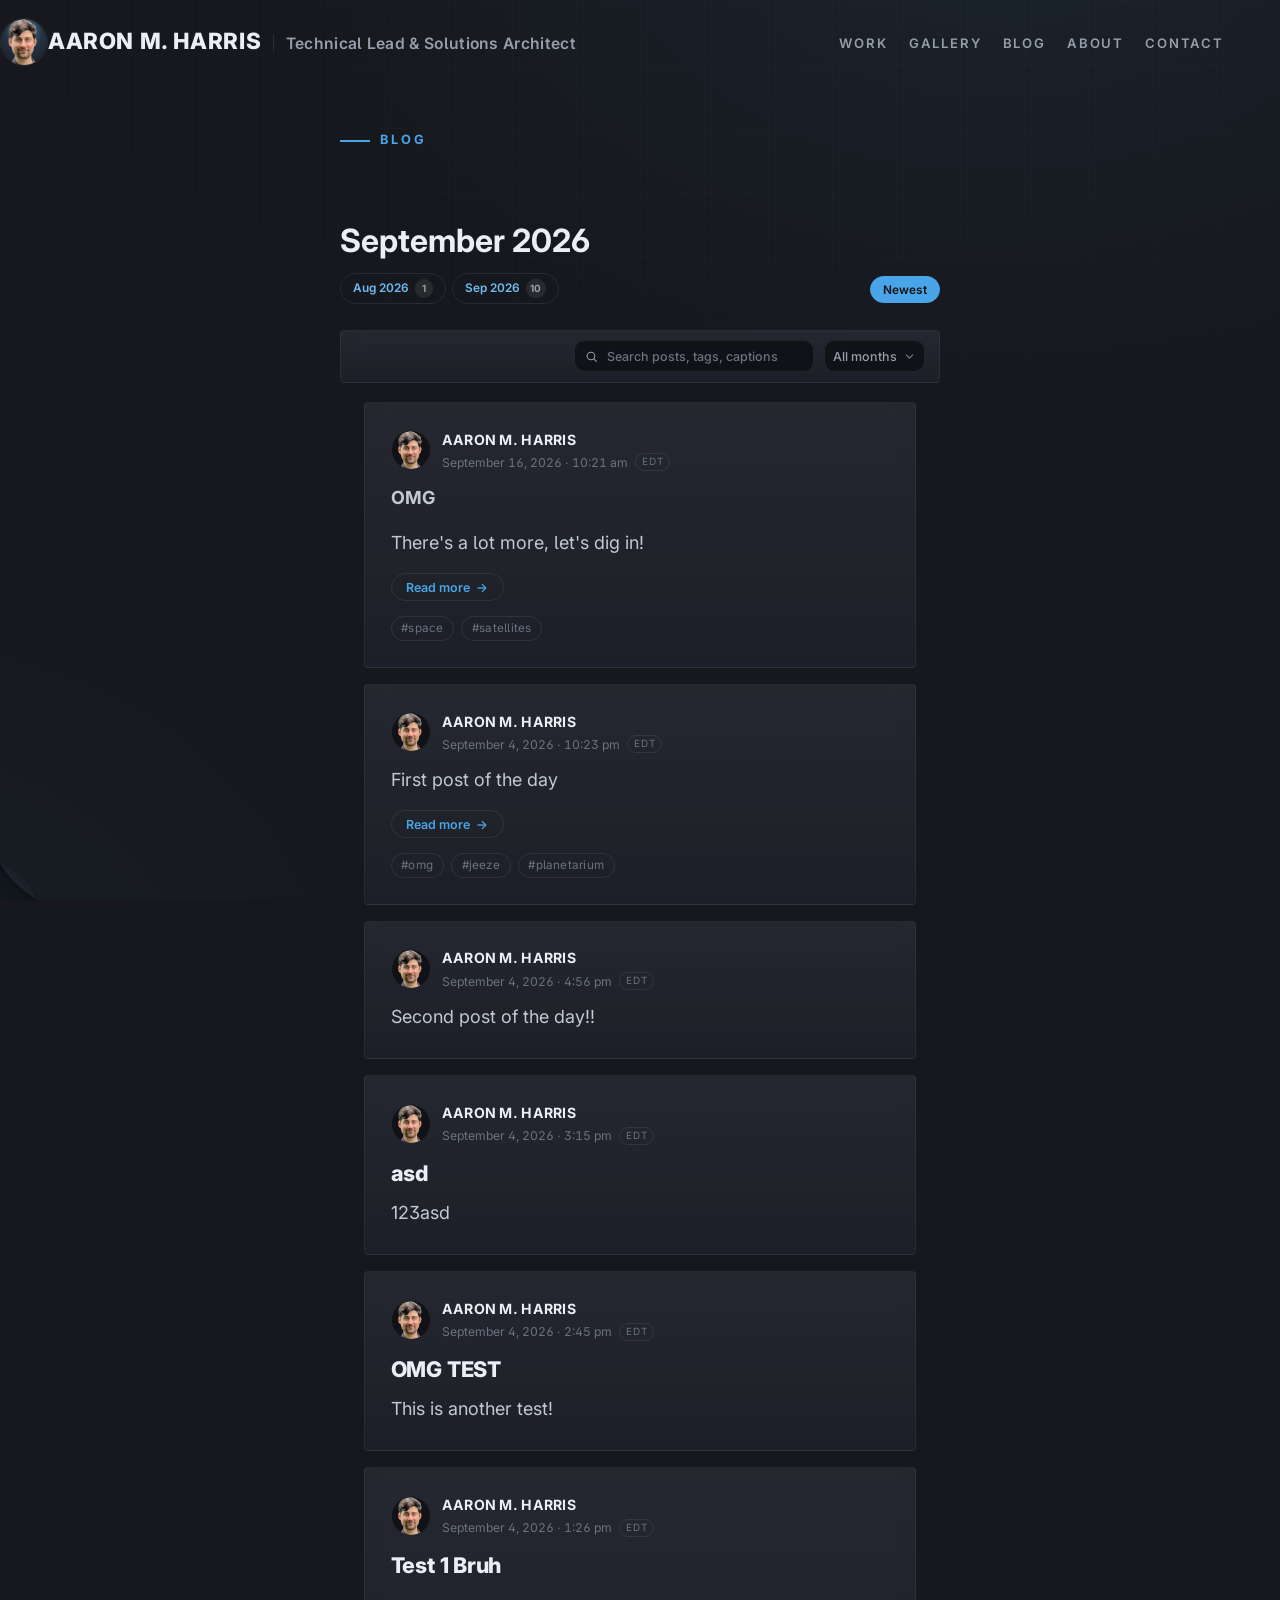
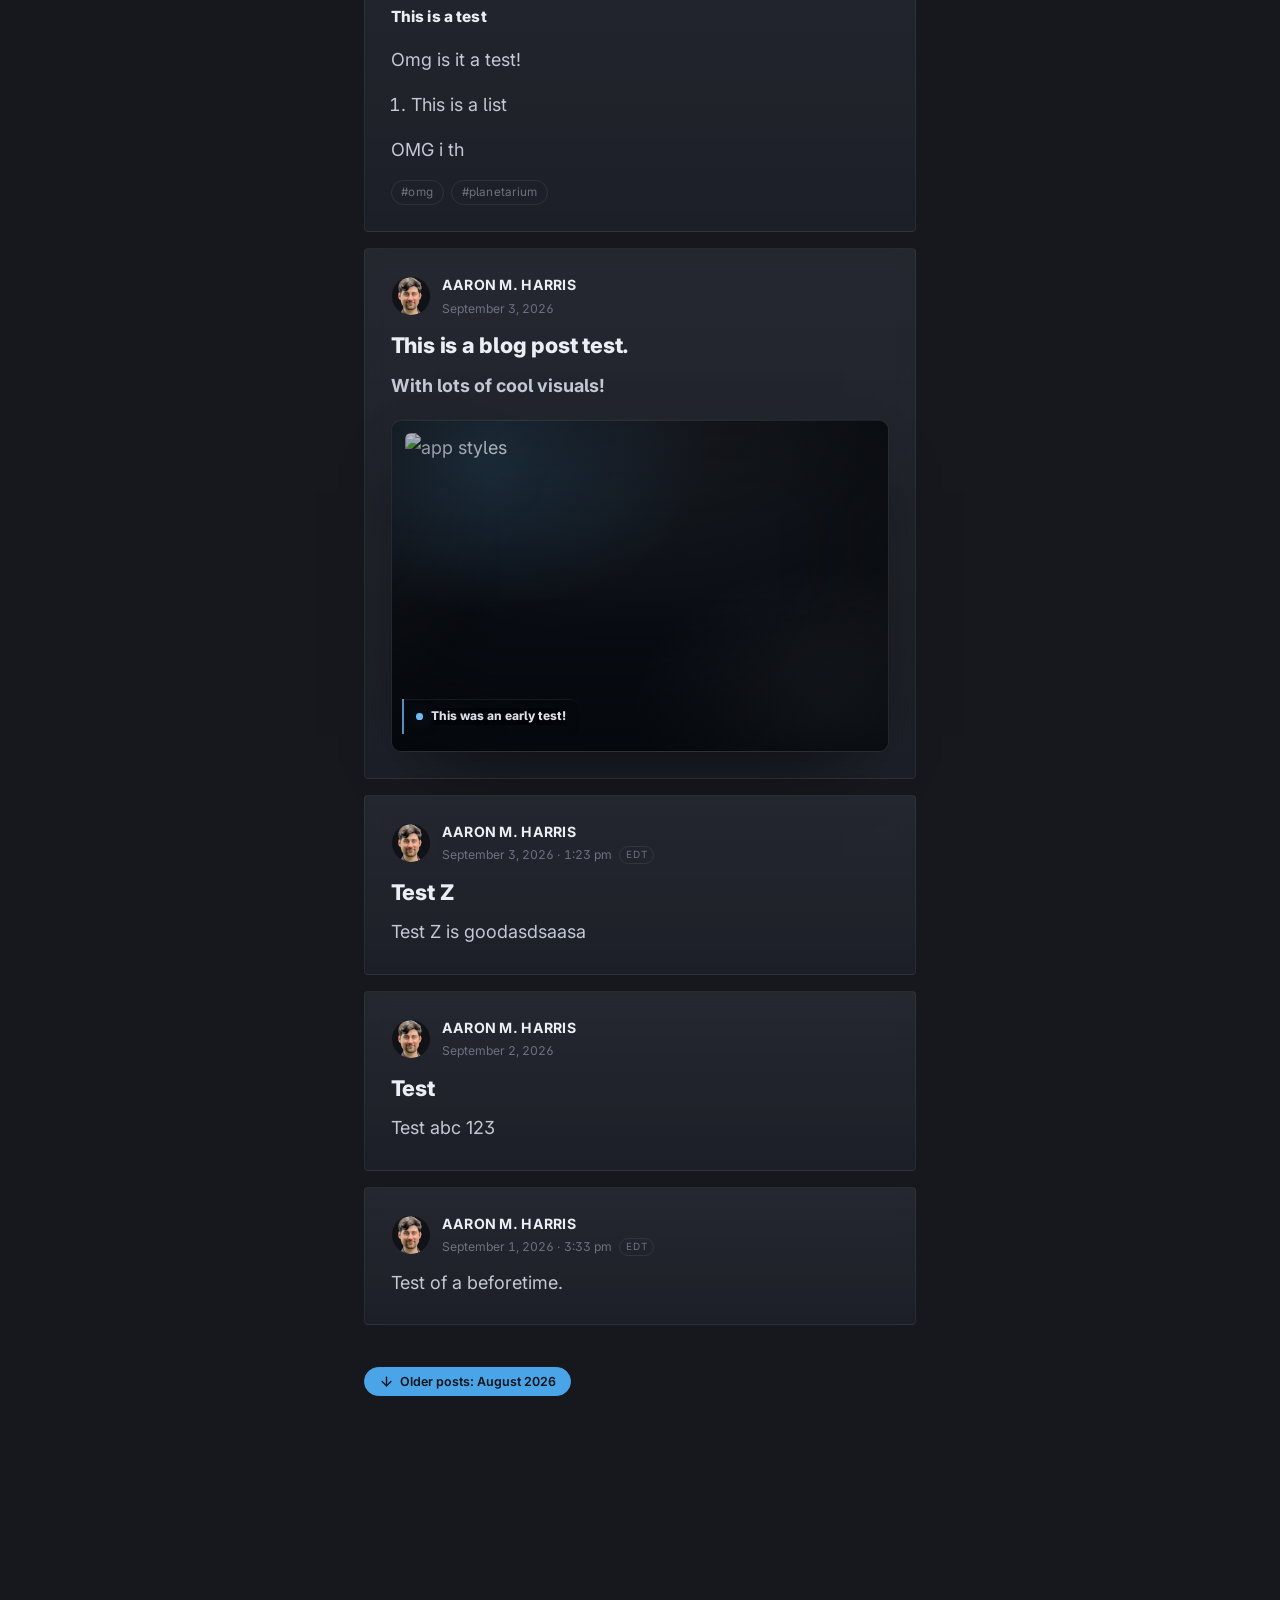
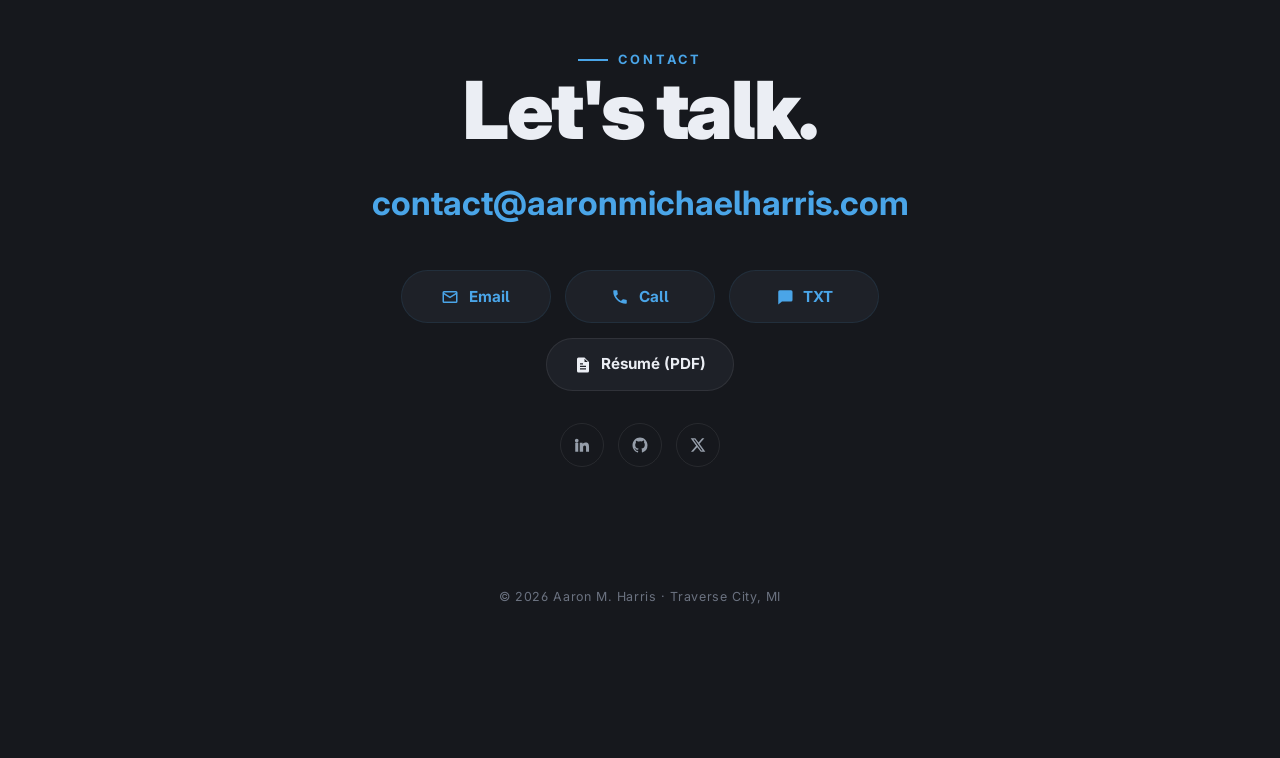
==== commit df9bd2e1: "V096 - the engine takes video, audio and MIDI, with typed records - added exhausted to the counter a" ====
--- a/blog.html
+++ b/blog.html
@@ -449,7 +449,7 @@
   <!--[edit:blog-manifest]-->
   <script id="blogManifest" type="text/plain" data-ced="blog">
 next-post:0012
-stamp:hs2gmo
+stamp:kw7y1b
 month:2608=tshrh2
 month:2609=xp6e0f
 2608010010September, yay|2609010009Test of a beforetime|2609020001Test|2609030002Test Z|2609030003This is a blog post test.|2609040004Test 1 Bruh|2609040005OMG TEST|2609040006asd|2609040007Second post of the day|2609040008First post of the day !!asdas!adas...|2609160011OMG There's a lot more, let's...
--- a/site.css
+++ b/site.css
@@ -2597,6 +2597,21 @@
    the fold and seen by nobody. */
 .bs-post__body .gallery { margin: 1.1rem 0 0; }
 .bp-cut { display: none; }
+
+/* A tag on its own line with nocarousel, and a video, a sound or a MIDI
+   file, is a figure. The browser's own player does the work, and it works
+   with no script, so these rules only keep each one inside the column: no
+   picture or video wider than the post, or taller than most of the
+   screen, and the caption and the file link under it. They draw no frame:
+   data-shape and data-noborders on a figure are data only here. */
+.bs-post__body .bp-media { margin: 1.1rem 0 0; }
+.bp-media > img, .bp-media > video {
+  display: block; max-width: 100%; height: auto; max-height: 85vh; margin: 0 auto;
+}
+.bp-media > video { width: 100%; background: #000; }
+.bp-media > audio { display: block; width: 100%; }
+.bp-media__cap { margin-top: .45rem; color: var(--muted); font-size: .85rem; line-height: 1.5; }
+.bp-media__file { display: inline-block; margin-top: .35rem; font-size: .8rem; }
 
 /* The editor's New post pills: one at the end of the bar, after the month
    picker, and one centered under the last post. Two classes, because the
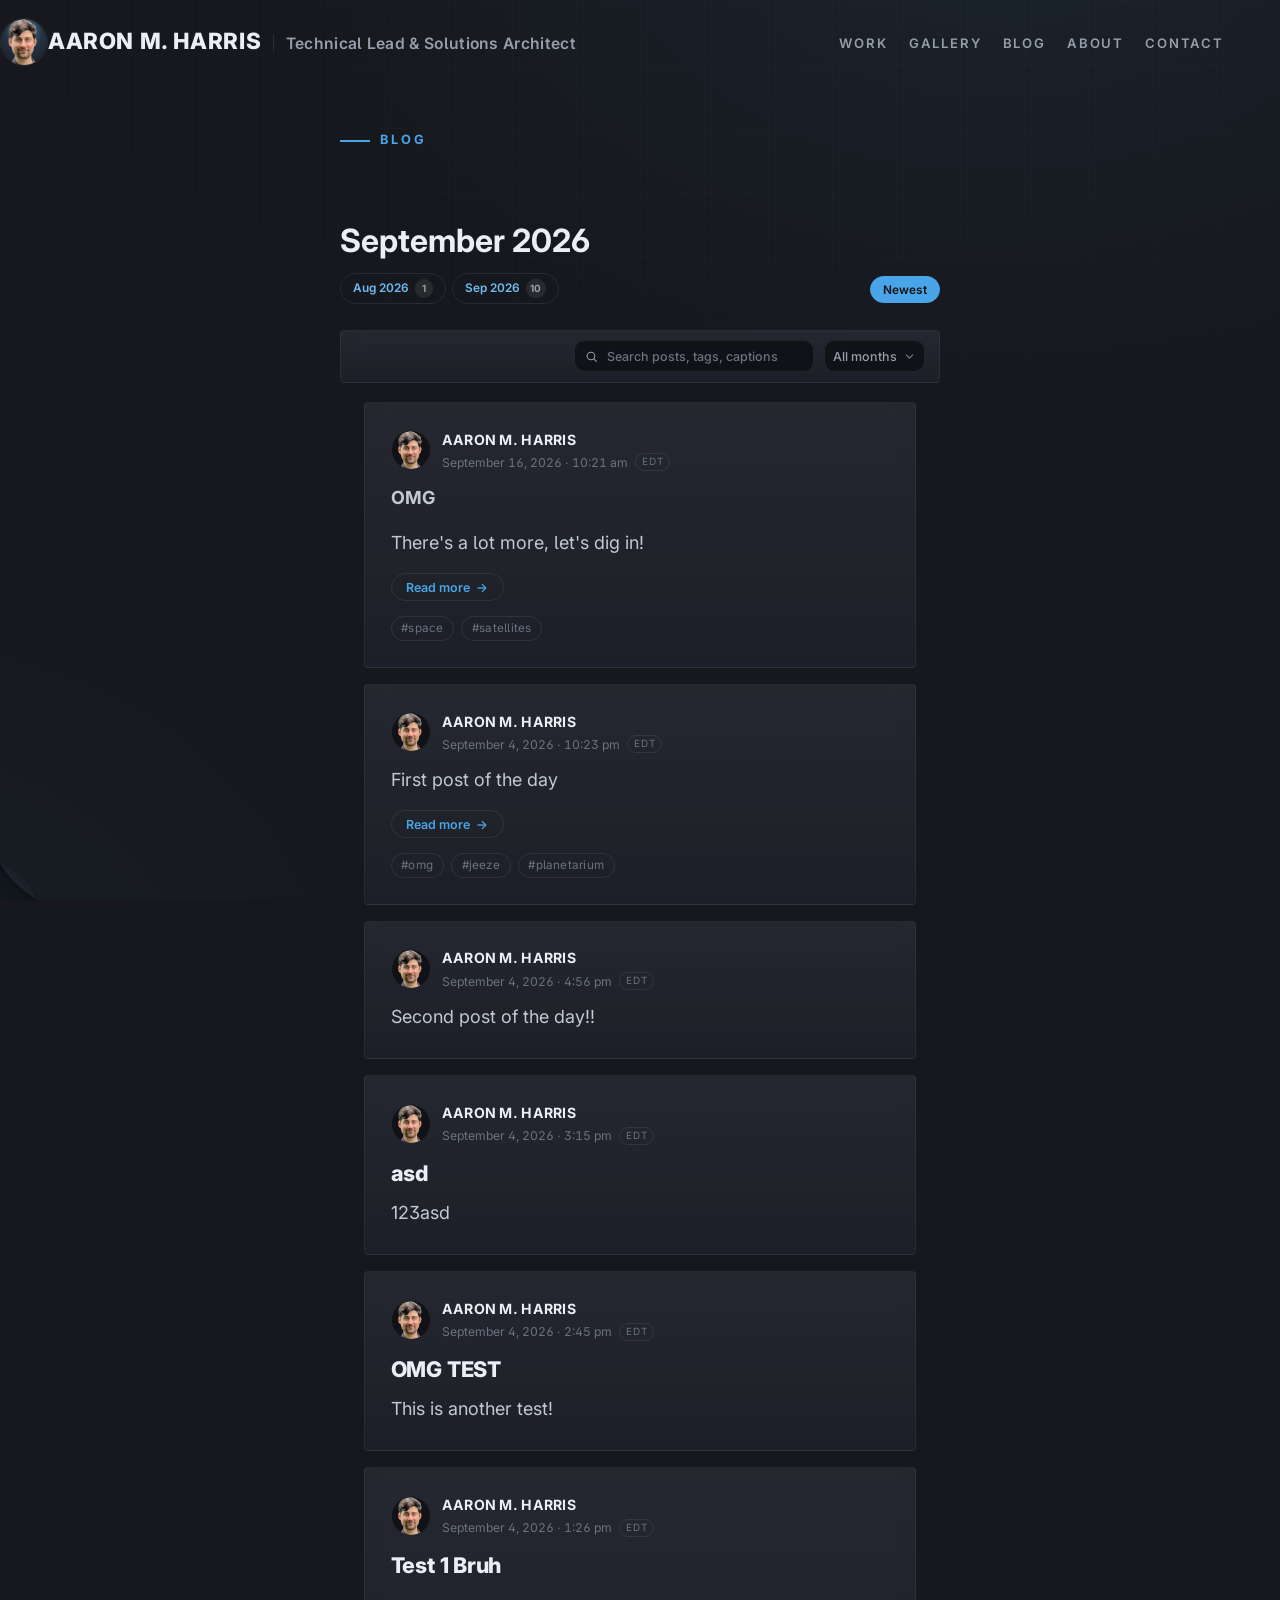
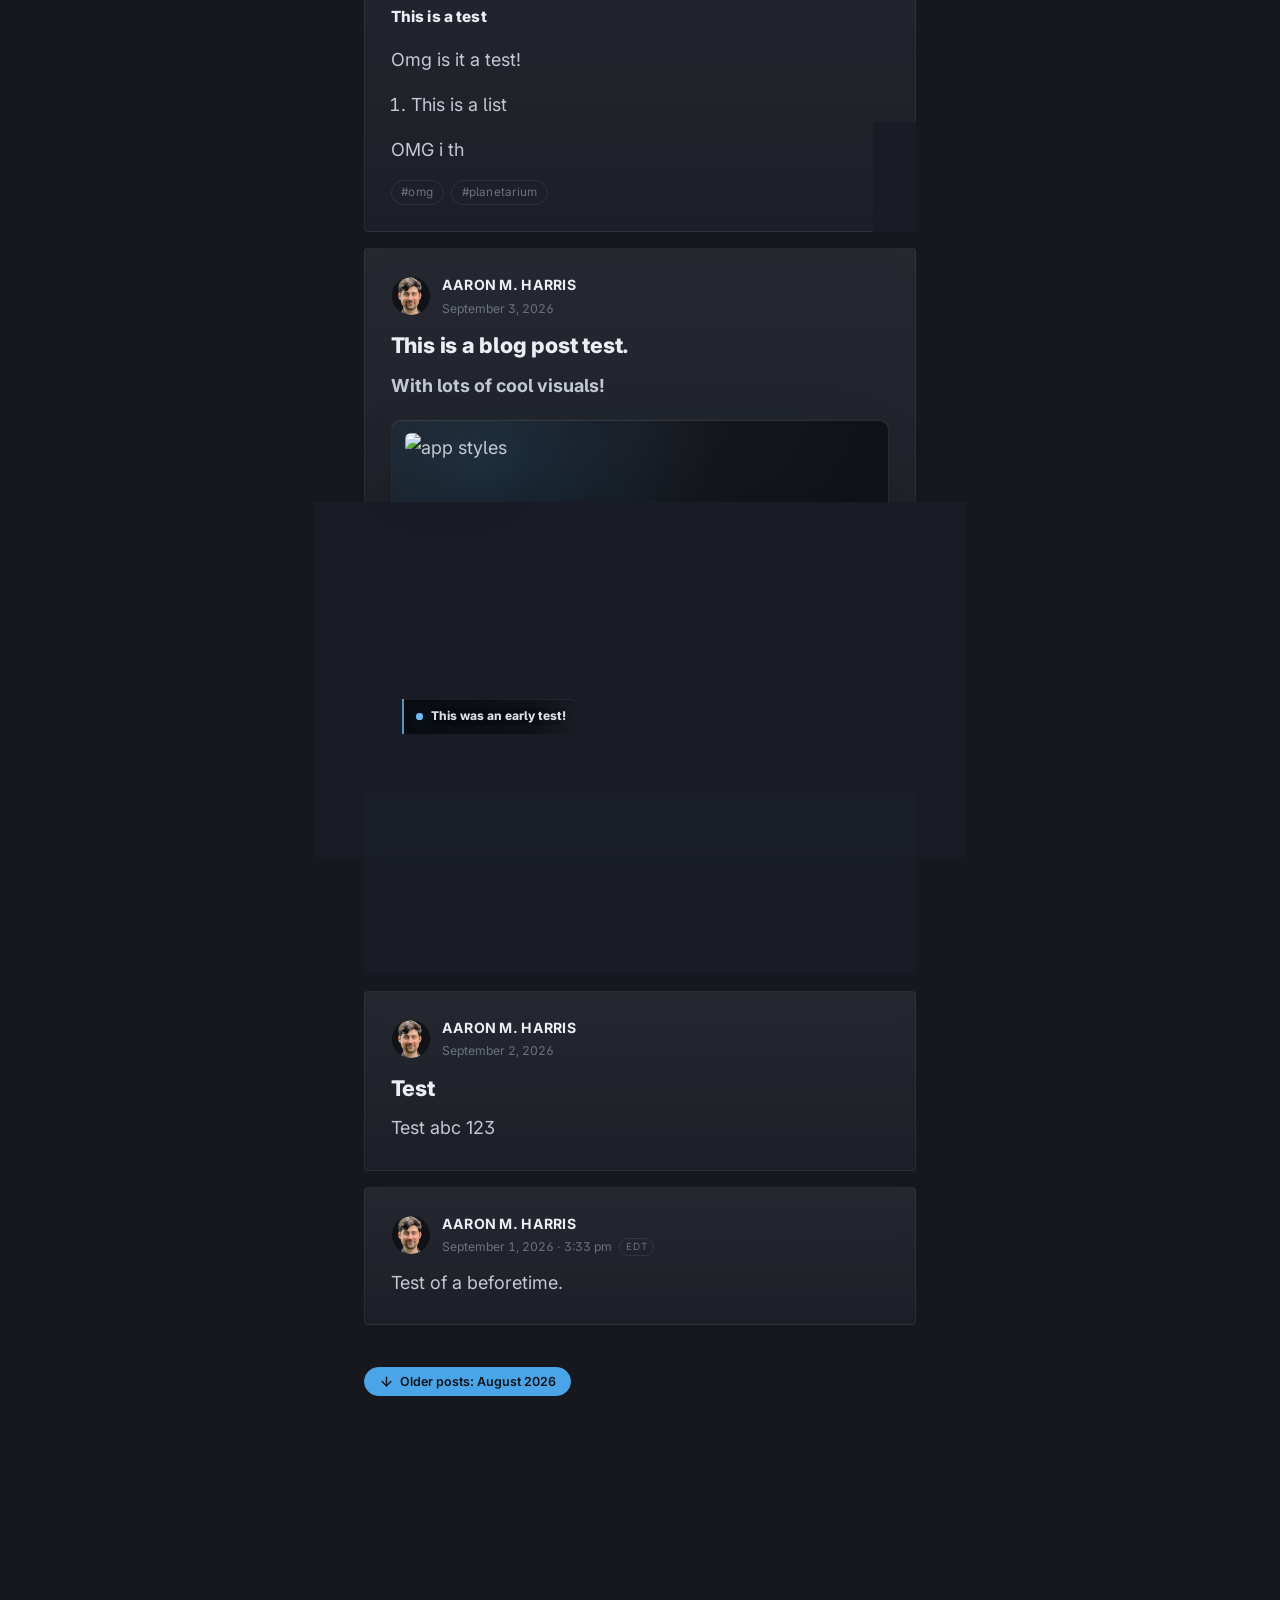
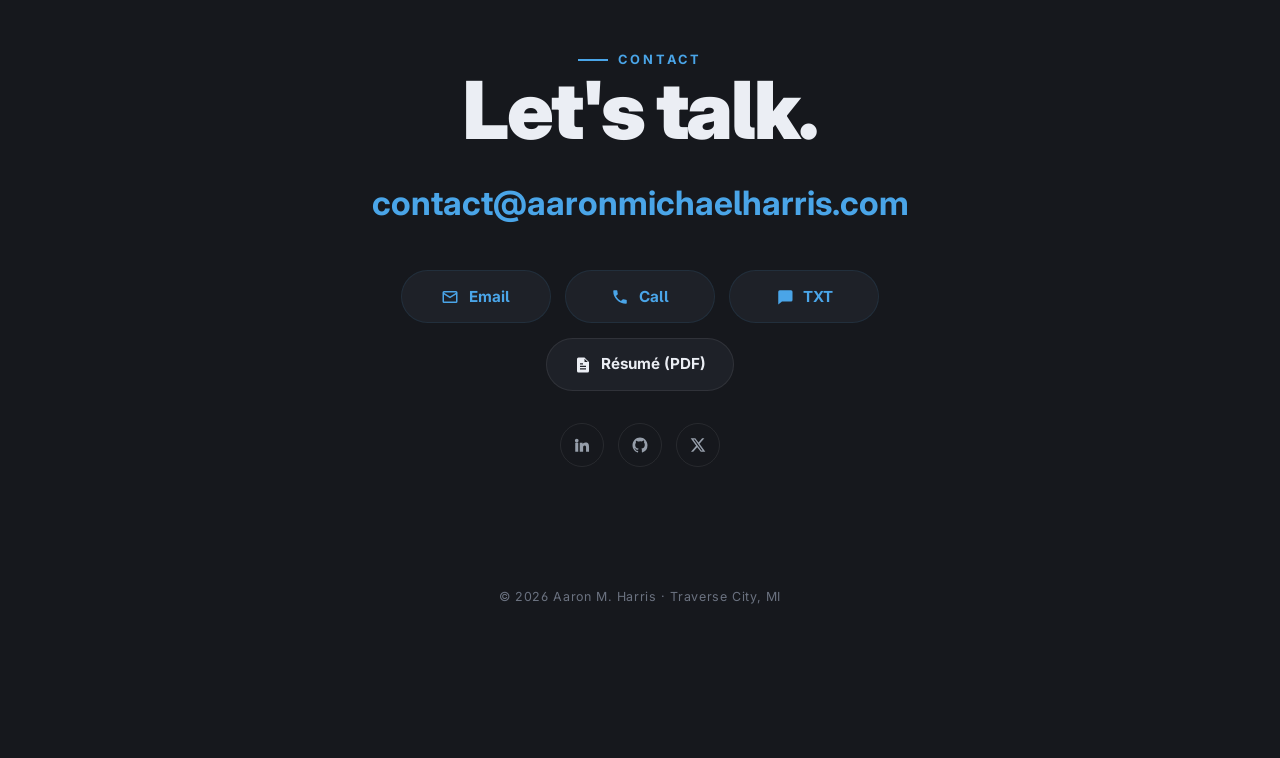
==== commit c77f4665: "V097 - media composer, players and delivery checks for every kind - add media view cards, placements" ====
--- a/blog.html
+++ b/blog.html
@@ -449,7 +449,7 @@
   <!--[edit:blog-manifest]-->
   <script id="blogManifest" type="text/plain" data-ced="blog">
 next-post:0012
-stamp:kw7y1b
+stamp:hpz2nw
 month:2608=tshrh2
 month:2609=xp6e0f
 2608010010September, yay|2609010009Test of a beforetime|2609020001Test|2609030002Test Z|2609030003This is a blog post test.|2609040004Test 1 Bruh|2609040005OMG TEST|2609040006asd|2609040007Second post of the day|2609040008First post of the day !!asdas!adas...|2609160011OMG There's a lot more, let's...
--- a/site.css
+++ b/site.css
@@ -1305,7 +1305,7 @@
 }
 
 @media (prefers-reduced-motion: reduce) {
-  .gallery__ambient, .gallery__img, .gallery__nav, .gallery__preview, .gallery__counter { transition: none; }
+  .gallery__ambient, .gallery__img, .gallery__media, .gallery__nav, .gallery__preview, .gallery__counter { transition: none; }
 }
 
 /* ============================================================
@@ -2598,20 +2598,169 @@
 .bs-post__body .gallery { margin: 1.1rem 0 0; }
 .bp-cut { display: none; }
 
-/* A tag on its own line with nocarousel, and a video, a sound or a MIDI
-   file, is a figure. The browser's own player does the work, and it works
-   with no script, so these rules only keep each one inside the column: no
-   picture or video wider than the post, or taller than most of the
-   screen, and the caption and the file link under it. They draw no frame:
-   data-shape and data-noborders on a figure are data only here. */
+/* A FRAME WITH NO BORDERS. noborders on a carousel's first tag takes away
+   the frame's border, its ground, its shadow, its glow, its inset, the
+   rounding of what it shows and the caption's plate. The frame keeps its
+   shape, its caption and its arrows, and the arrows keep their focus
+   ring. */
+.gallery[data-noborders] .gallery__frame {
+  border: 0; border-radius: 0; background: none; box-shadow: none;
+}
+.gallery[data-noborders] .gallery__frame::before,
+.gallery[data-noborders] .gallery__frame::after,
+.gallery[data-noborders] .gallery__ambient { display: none; }
+.gallery[data-noborders] .gallery__stage { inset: 0; border-radius: 0; }
+.gallery[data-noborders] .gallery__img,
+.gallery[data-noborders] .gallery__media video { border-radius: 0; filter: none; }
+.gallery[data-noborders] .gallery__caption {
+  background: none; box-shadow: none; -webkit-backdrop-filter: none; backdrop-filter: none;
+}
+
+/* A MEDIA FIGURE. A tag on its own line with nocarousel, and a video, a
+   sound or a MIDI file, is a figure. The browser's own player does the
+   work, and it works with no script: these first rules keep each figure
+   inside the column, no picture or video wider than the post or taller
+   than most of the screen, with the caption and the file link under it.
+   work.js puts a player in a box of its own, .bp-media__box, and puts its
+   buttons over it. */
 .bs-post__body .bp-media { margin: 1.1rem 0 0; }
-.bp-media > img, .bp-media > video {
+.bp-media > img, .bp-media > video, .bp-media__box > video {
   display: block; max-width: 100%; height: auto; max-height: 85vh; margin: 0 auto;
 }
-.bp-media > video { width: 100%; background: #000; }
-.bp-media > audio { display: block; width: 100%; }
+.bp-media > video, .bp-media__box > video { width: 100%; background: #000; }
+.bp-media > audio, .bp-media__box > audio { display: block; width: 100%; }
+.bp-media__box { position: relative; }
 .bp-media__cap { margin-top: .45rem; color: var(--muted); font-size: .85rem; line-height: 1.5; }
 .bp-media__file { display: inline-block; margin-top: .35rem; font-size: .8rem; }
+
+/* A FIGURE OF ITS OWN. A photo or a video on its own has a thin border and
+   a small gap to its caption. With a frame word it takes that frame, as
+   --bp-ratio from work.js, and what it shows is contained in it, never
+   stretched or cut. Without a word a photo keeps its own size, and a
+   video its own shape, 16:9 until its size is known. The width keeps the
+   frame within the screen's height, as a carousel's does. A sound stays
+   one player high whatever its words, and a MIDI file is a card with its
+   file link. */
+.bp-media--alone > img,
+.bp-media--alone[data-kind="video"] .bp-media__box {
+  border: 1px solid var(--line); border-radius: var(--radius); background: #06080c; overflow: hidden;
+}
+.bp-media--alone[data-kind="video"] .bp-media__box,
+.bp-media--alone[data-shape] > img {
+  width: 100%;
+  width: min(100%, calc(var(--gallery-screen, .85) * 100vh * var(--bp-ratio, 1.7778)));
+  width: min(100%, calc(var(--gallery-screen, .85) * 100svh * var(--bp-ratio, 1.7778)));
+  margin-inline: auto;
+}
+.bp-media--alone[data-kind="video"] .bp-media__box { aspect-ratio: var(--bp-ratio, 16 / 9); }
+.bp-media--alone .bp-media__box > video {
+  width: 100%; height: 100%; max-height: none; object-fit: contain; background: none;
+}
+.bp-media--alone[data-shape] > img {
+  aspect-ratio: var(--bp-ratio); height: auto; max-height: none; object-fit: contain;
+}
+.bp-media__photo { cursor: zoom-in; }
+.bp-media__photo:focus-visible { outline: 2px solid var(--accent); outline-offset: 3px; }
+.bp-media--alone[data-kind="midi"] {
+  display: flex; flex-wrap: wrap; align-items: center; gap: .3rem .8rem;
+  padding: .7rem .9rem; border: 1px solid var(--line); border-radius: var(--radius);
+}
+.bp-media--alone[data-kind="midi"]::before {
+  content: "\266B"; display: grid; place-items: center; flex: none;
+  width: 2.2rem; height: 2.2rem; border-radius: 50%;
+  background: rgba(255,255,255,.06); color: var(--accent-bright); font-size: 1.05rem;
+}
+.bp-media--alone[data-kind="midi"] .bp-media__cap { flex: 1 1 10rem; margin: 0; }
+.bp-media--alone[data-kind="midi"] .bp-media__file { margin: 0; }
+.bp-media--alone[data-noborders] > img,
+.bp-media--alone[data-noborders] .bp-media__box,
+.bp-media--alone[data-noborders][data-kind="midi"] {
+  border: 0; border-radius: 0; background: none;
+}
+
+/* A PLAYER ON A SLIDE. A video or a sound in a carousel is a slide as a
+   photo is: it fills the stage and cross-fades. A slide that is not on
+   screen is hidden from the pointer and the keyboard as well as the eye,
+   because a player's controls still answer at opacity 0. The caption is
+   the strip's, and a video's file link shows when the browser cannot
+   play the file. */
+.gallery__media {
+  position: absolute; inset: 0; margin: 0;
+  display: flex; flex-direction: column; align-items: center; justify-content: center; gap: .7rem;
+  opacity: 0; visibility: hidden;
+  transition: opacity .46s var(--ease), visibility 0s linear .46s;
+  cursor: default;
+}
+.gallery__media.is-active { opacity: 1; visibility: visible; transition: opacity .46s var(--ease), visibility 0s; }
+.gallery__holder.is-media { cursor: default; }
+.gallery__media > .bp-media__cap { display: none; }
+.gallery__media[data-kind="video"] .bp-media__box { width: 100%; height: 100%; }
+.gallery__media video {
+  width: 100%; height: 100%; max-height: none; object-fit: contain; background: none; border-radius: 6px;
+}
+.gallery__media[data-kind="video"] > .bp-media__file { display: none; }
+.gallery__media[data-kind="video"][data-state="error"] > .bp-media__file {
+  display: inline-block; position: absolute; left: 50%; bottom: 1rem; z-index: 3; margin: 0;
+  transform: translateX(-50%); padding: .3rem .7rem; border-radius: 999px; background: rgba(6,9,14,.82);
+}
+
+/* A SOUND OR A MIDI FILE ON A SLIDE is a card in the middle of the frame:
+   a mark for its kind, then its player or its file link. It has no
+   picture, so the photos and the videos around it give the frame its
+   shape. */
+.gallery__media[data-kind="audio"],
+.gallery__media[data-kind="midi"] { padding: 1rem 1.2rem; text-align: center; }
+.gallery__media[data-kind="audio"]::before,
+.gallery__media[data-kind="midi"]::before {
+  content: "\266A"; display: grid; place-items: center; flex: none;
+  width: 3.2rem; height: 3.2rem; border-radius: 50%;
+  border: 1px solid rgba(255,255,255,.18); background: rgba(255,255,255,.06);
+  color: var(--accent-bright); font-size: 1.5rem;
+}
+.gallery__media[data-kind="midi"]::before { content: "\266B"; }
+.gallery__media[data-kind="audio"] .bp-media__box { width: min(100%, 28rem); }
+
+/* THE BUTTONS ON A PLAYER. Play sits in the middle of a paused video,
+   away from the browser's own controls at the foot, and goes when the
+   video plays. It says Play in words when the browser refused to start
+   the video by itself. A video with no controls keeps a Pause button at
+   its lower left while it plays, and a sound with no controls is a bar
+   with its name and one Play or Pause button. The line under a player
+   says a refusal or an error. */
+.bp-play, .bp-pause, .bp-audio__btn {
+  display: inline-flex; align-items: center; justify-content: center; gap: .4rem;
+  border: 1px solid rgba(255,255,255,.28); border-radius: 999px;
+  background: rgba(6,9,14,.74); color: #fff; cursor: pointer;
+}
+.bp-play svg, .bp-pause svg, .bp-audio__btn svg { width: 1.1rem; height: 1.1rem; flex: none; }
+.bp-play {
+  position: absolute; left: 50%; top: 50%; z-index: 3; transform: translate(-50%, -50%);
+  min-width: 3rem; height: 3rem; padding: 0 .95rem;
+}
+.bp-play.is-waiting { opacity: .7; cursor: progress; }
+.bp-play__say { display: none; font-size: .8rem; font-weight: 700; letter-spacing: .02em; }
+[data-state="blocked"] .bp-play__say { display: inline; }
+.bp-pause { position: absolute; left: .7rem; bottom: .7rem; z-index: 3; width: 2.5rem; height: 2.5rem; }
+.bp-play[hidden], .bp-pause[hidden] { display: none; }
+.bp-play:focus-visible, .bp-pause:focus-visible, .bp-audio__btn:focus-visible {
+  outline: 2px solid var(--accent-bright); outline-offset: 3px;
+}
+.bp-audio {
+  display: flex; align-items: center; gap: .7rem; min-width: 0;
+  padding: .45rem .9rem .45rem .45rem; border: 1px solid var(--line); border-radius: 999px;
+  background: rgba(255,255,255,.04);
+}
+.bp-audio__btn { width: 2.3rem; height: 2.3rem; flex: none; }
+.bp-audio__name {
+  min-width: 0; overflow: hidden; text-overflow: ellipsis; white-space: nowrap;
+  color: var(--text); font-size: .85rem;
+}
+.bp-media__say { margin: .45rem 0 0; color: var(--muted); font-size: .8rem; line-height: 1.45; }
+.bp-media__say[hidden] { display: none; }
+.gallery__media .bp-media__say {
+  position: absolute; left: .7rem; right: .7rem; top: .7rem; z-index: 3; margin: 0;
+  padding: .35rem .6rem; border-radius: 8px; background: rgba(6,9,14,.82); color: var(--text);
+}
 
 /* The editor's New post pills: one at the end of the bar, after the month
    picker, and one centered under the last post. Two classes, because the
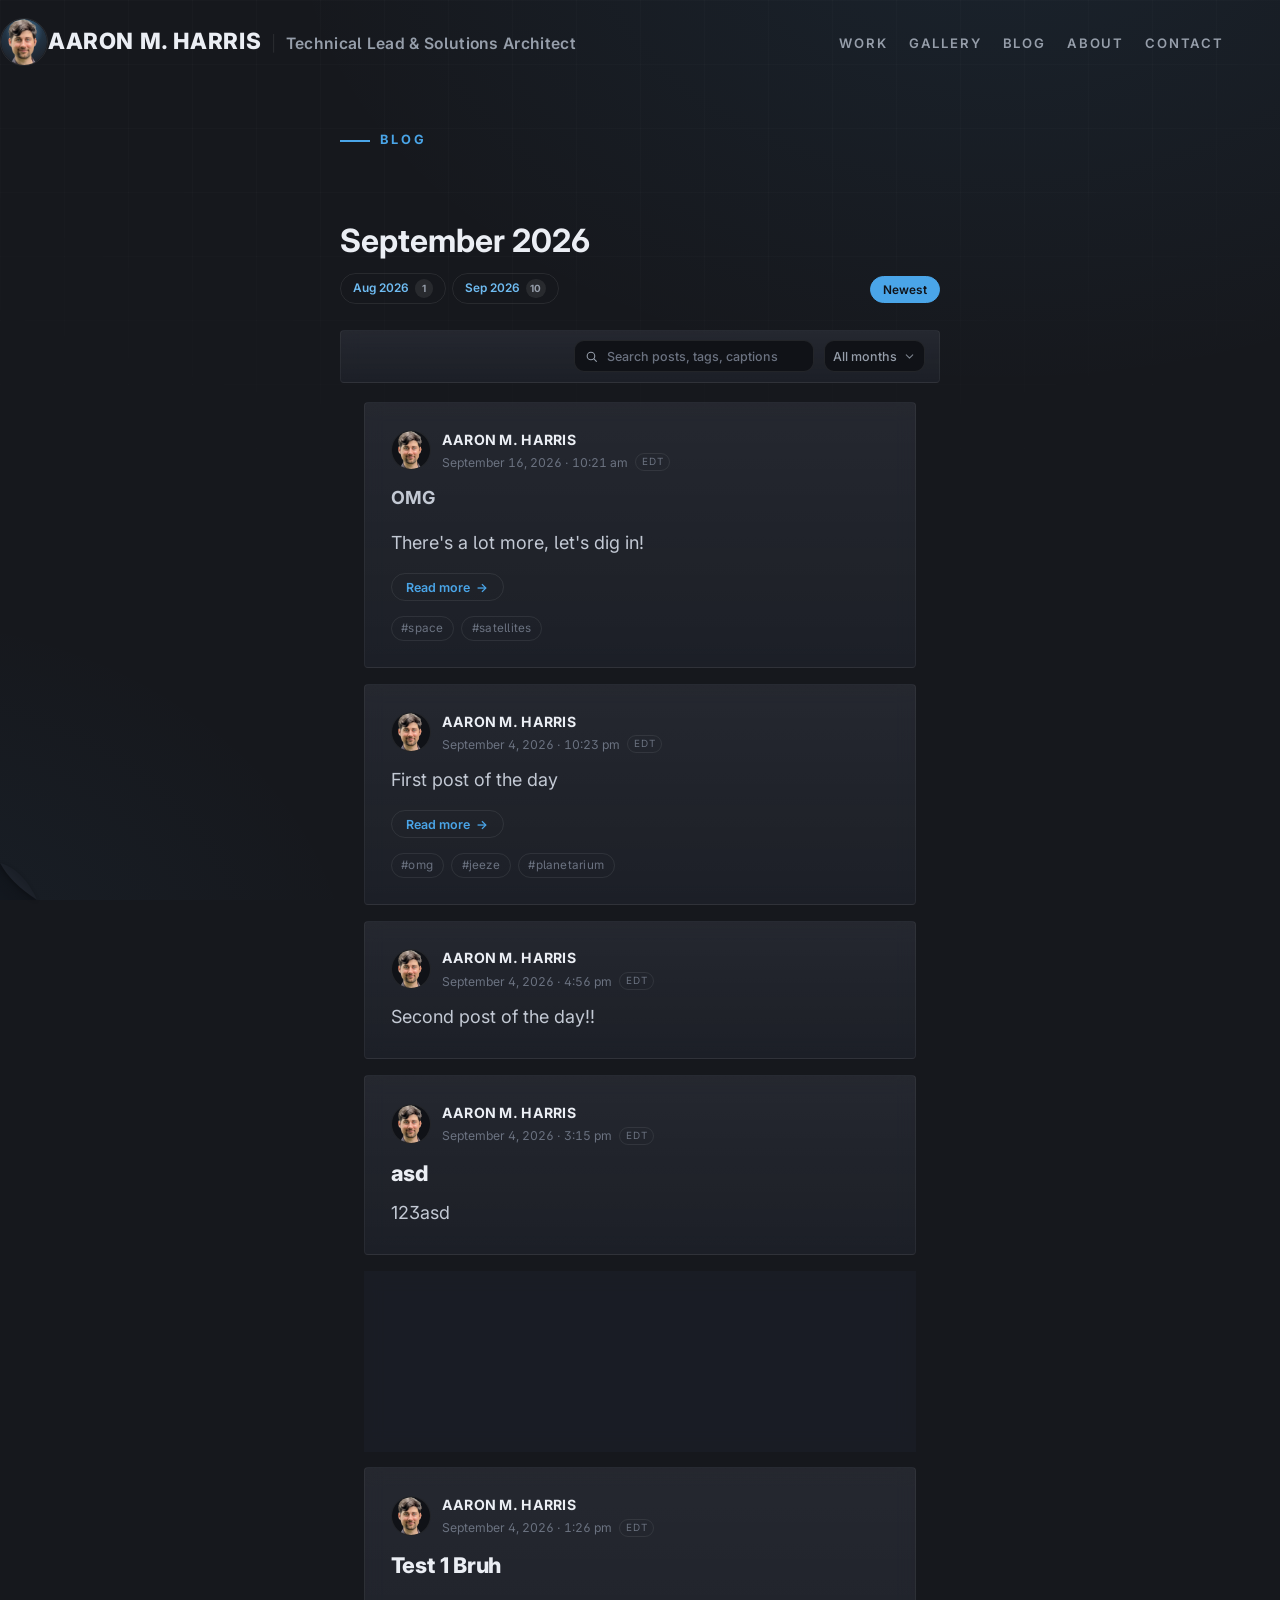
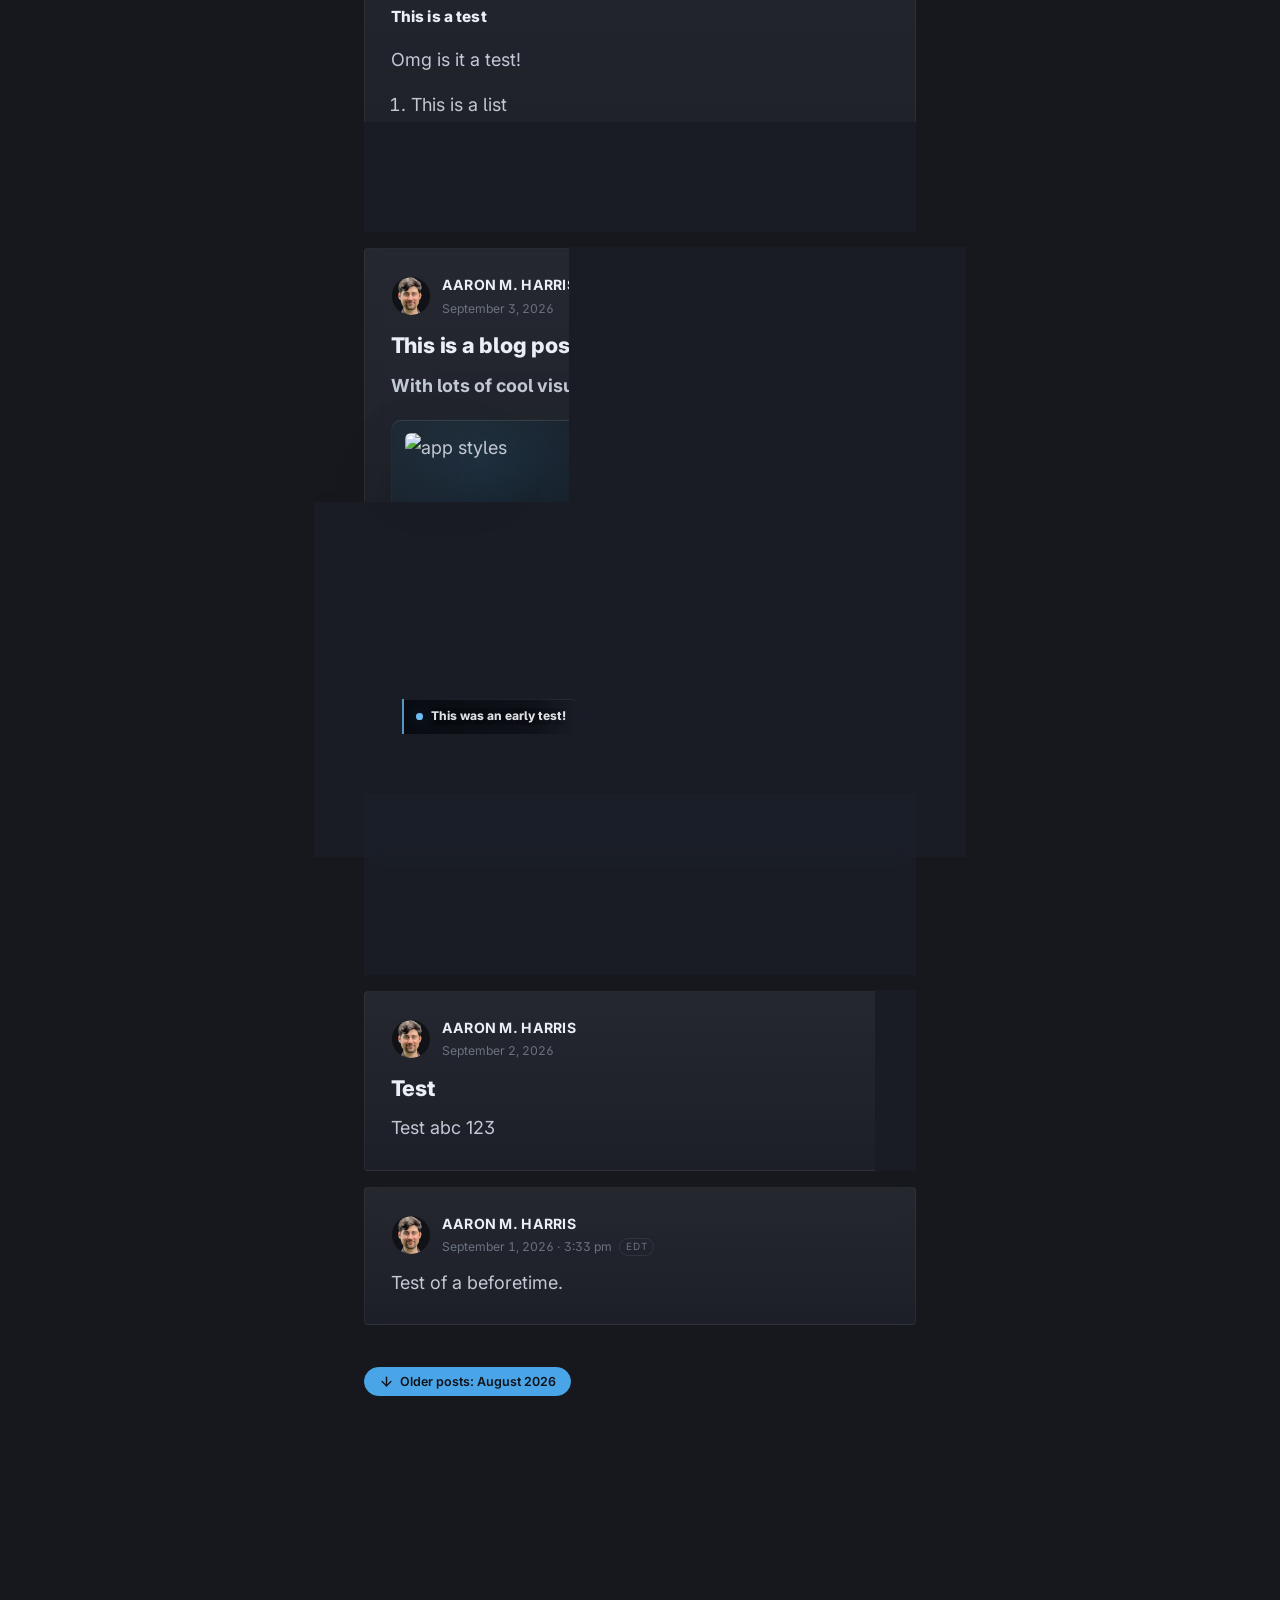
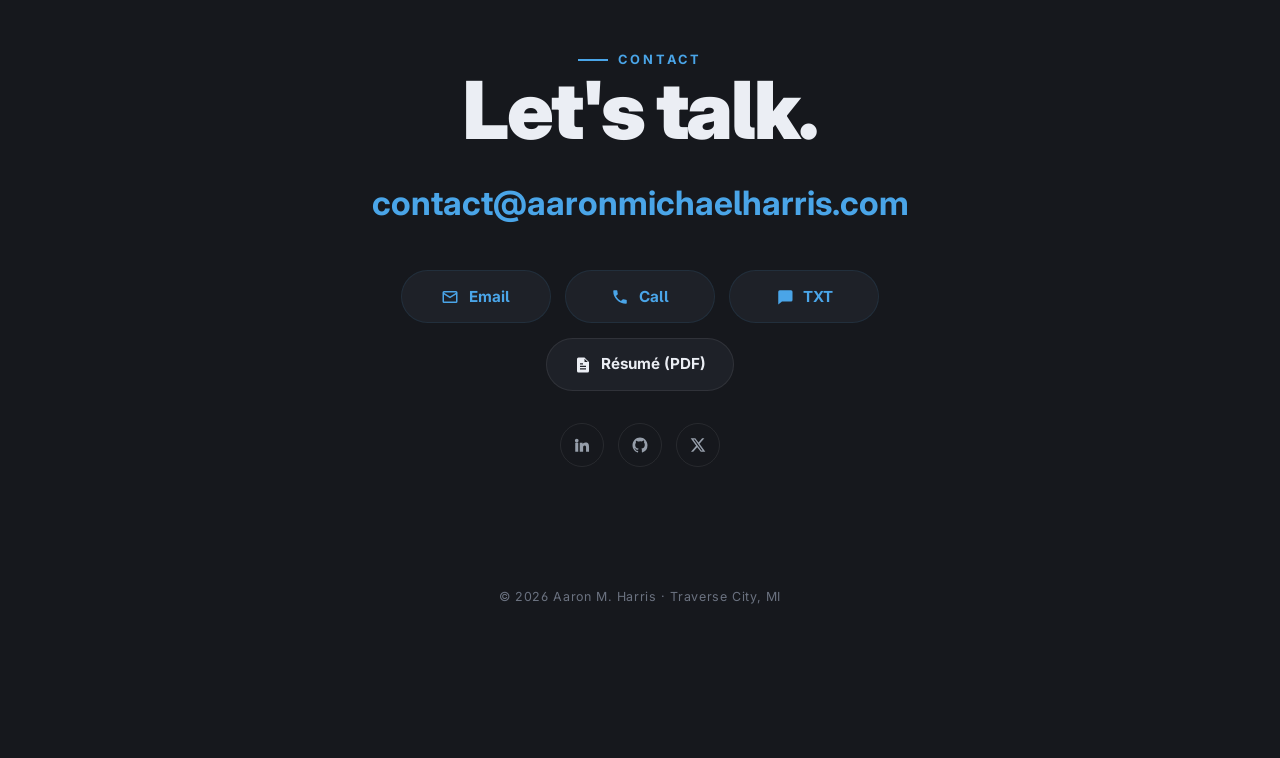
==== commit 84efea6d: "- blog post updates" ====
--- a/blog.html
+++ b/blog.html
@@ -239,6 +239,12 @@
 <p>There's a lot more, let's dig in!</p>
 <span class="bp-cut" data-cut="hard"></span>
 <div class="gallery"><img src="blog/260916_img0006_original.png" width="32" height="32" data-uhd="1" data-hd="blog/260916_img0006.jpg" data-truesize="1" data-crisp="1" data-sd="blog/260916_img0006_sd.webp" data-original="blog/260916_img0006_original.png" data-original-size="32x32" data-original-bytes="459" loading="lazy" alt="satellitetest" data-caption="Satellite" /></div>
+
+<div class="gallery"><img src="blog/260916_img0008_original.gif" width="385" height="196" data-uhd="1" data-hd="blog/260916_img0008.jpg" data-truesize="1" data-sd="blog/260916_img0008_sd.webp" data-original="blog/260916_img0008_original.gif" data-original-size="385x196" data-original-bytes="277666" loading="lazy" alt="GIF   moving mascots" data-caption="Mascot App" /></div>
+
+<div class="gallery" data-shape="portrait" data-noborders="1"><figure class="bp-media" data-kind="video" data-autoplay="1" data-sound="muted" data-loop="1" data-caption="Hatchery Game"><video controls preload="none" playsinline muted loop width="480" height="898" aria-label="In progress in development game."><source src="blog/260916_media0009.mp4" type="video/mp4" /></video><figcaption class="bp-media__cap">Hatchery Game</figcaption><a class="bp-media__file" href="blog/260916_media0009.mp4" download="video_2026-09-18_12-34-14_trm (10MB).mp4" type="video/mp4">Download video_2026-09-18_12-34-14_trm (10MB).mp4 (9.9 MB)</a></figure></div>
+
+<div class="gallery"><figure class="bp-media" data-kind="audio" data-caption="A test of audio."><audio controls preload="none" aria-label="A test of .mp3 audio."><source src="blog/260916_media0012.mp3" type="audio/mpeg" /></audio><figcaption class="bp-media__cap">A test of audio.</figcaption><a class="bp-media__file" href="blog/260916_media0012.mp3" download="taskCompleted.mp3" type="audio/mpeg">Download taskCompleted.mp3 (59 KB)</a></figure></div>
 <ol>
 <li></li>
 </ol>
@@ -449,9 +455,9 @@
   <!--[edit:blog-manifest]-->
   <script id="blogManifest" type="text/plain" data-ced="blog">
 next-post:0012
-stamp:hpz2nw
+stamp:i492da
 month:2608=tshrh2
-month:2609=xp6e0f
+month:2609=dnawh8
 2608010010September, yay|2609010009Test of a beforetime|2609020001Test|2609030002Test Z|2609030003This is a blog post test.|2609040004Test 1 Bruh|2609040005OMG TEST|2609040006asd|2609040007Second post of the day|2609040008First post of the day !!asdas!adas...|2609160011OMG There's a lot more, let's...
 </script>
   <!--[/edit:blog-manifest]-->
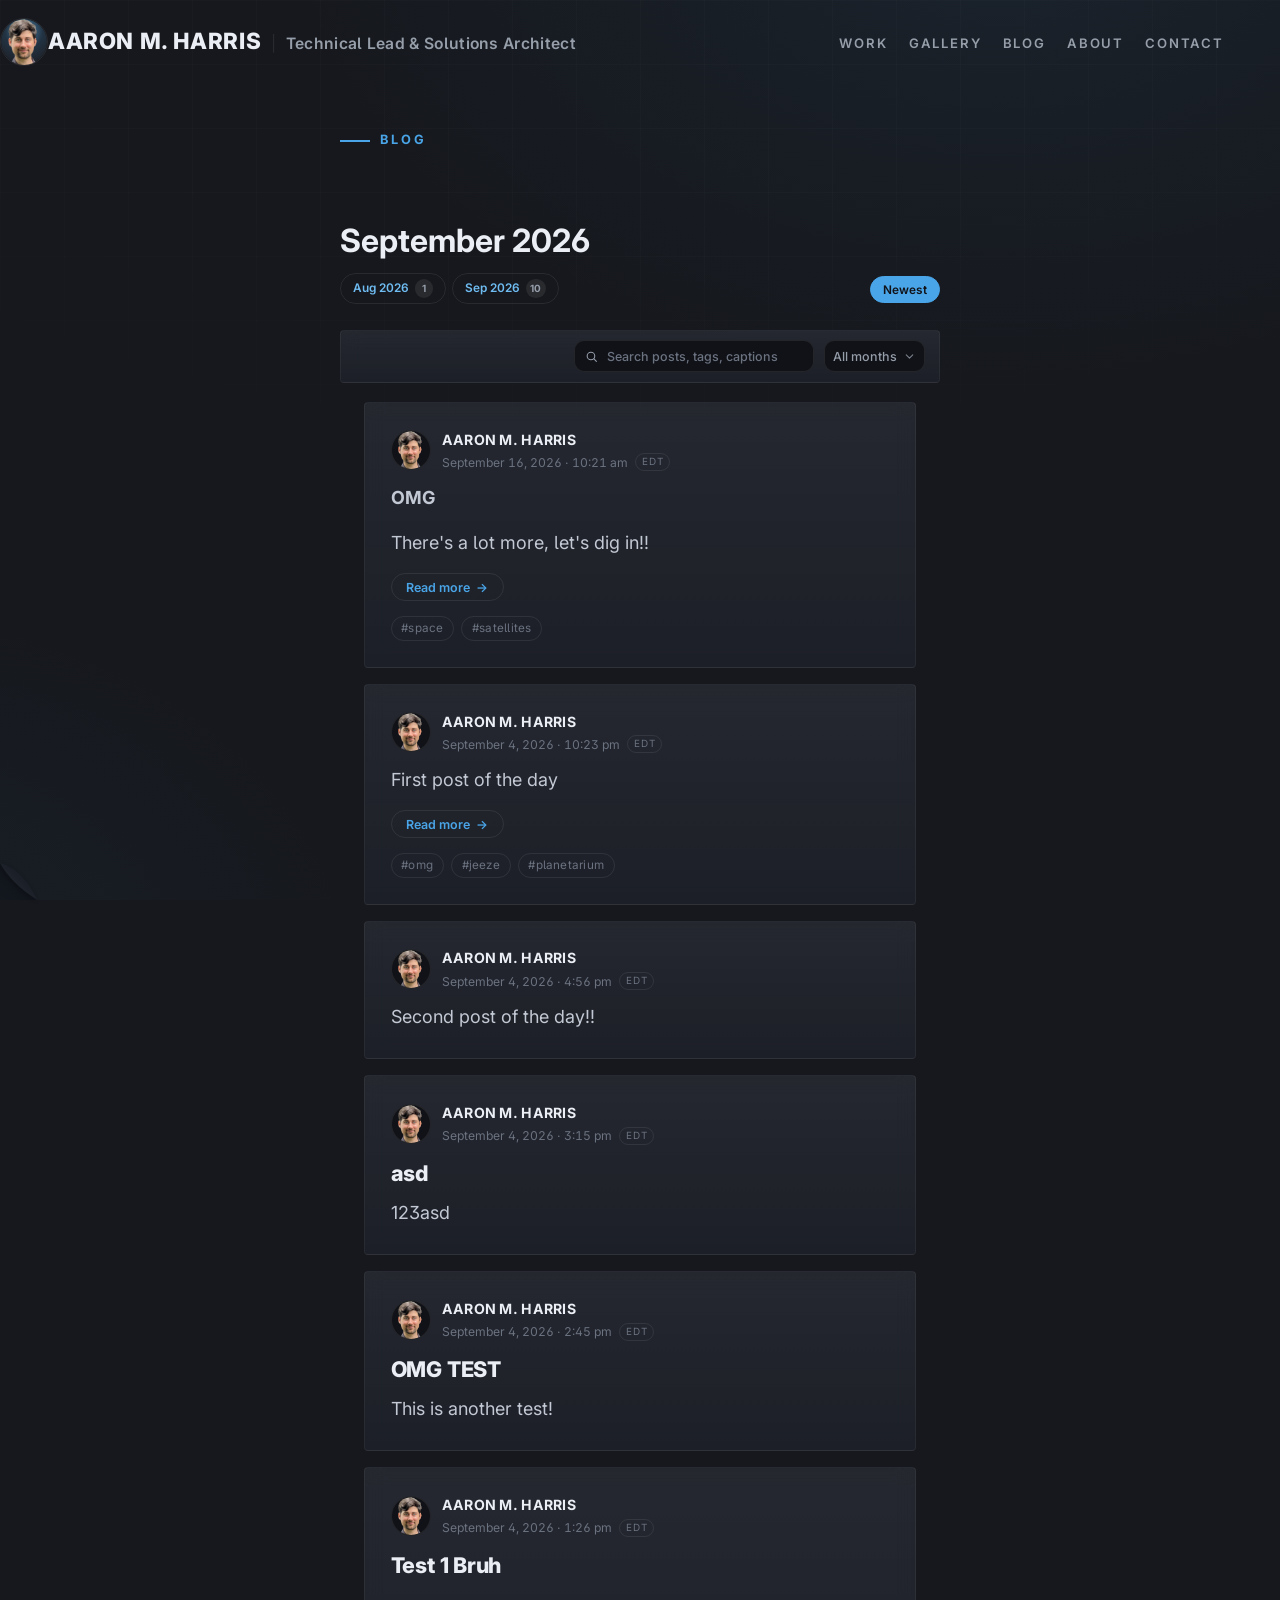
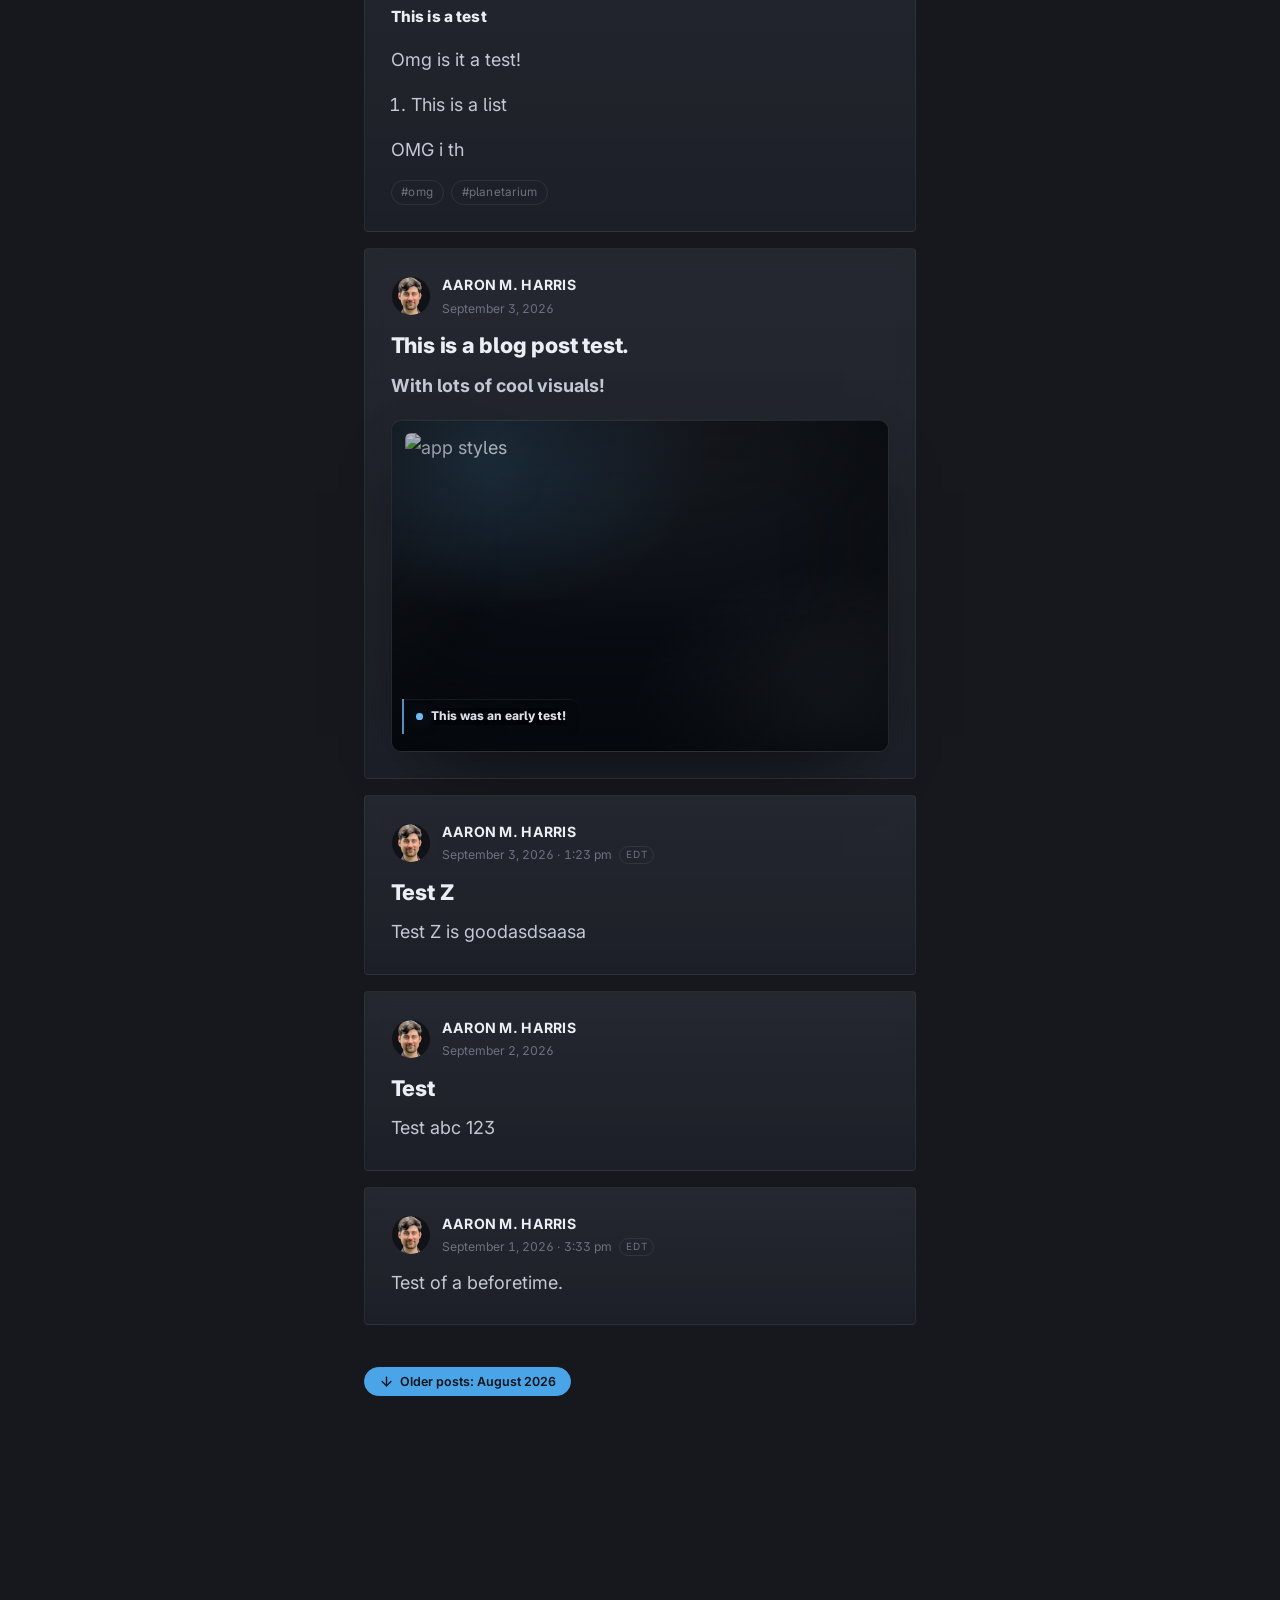
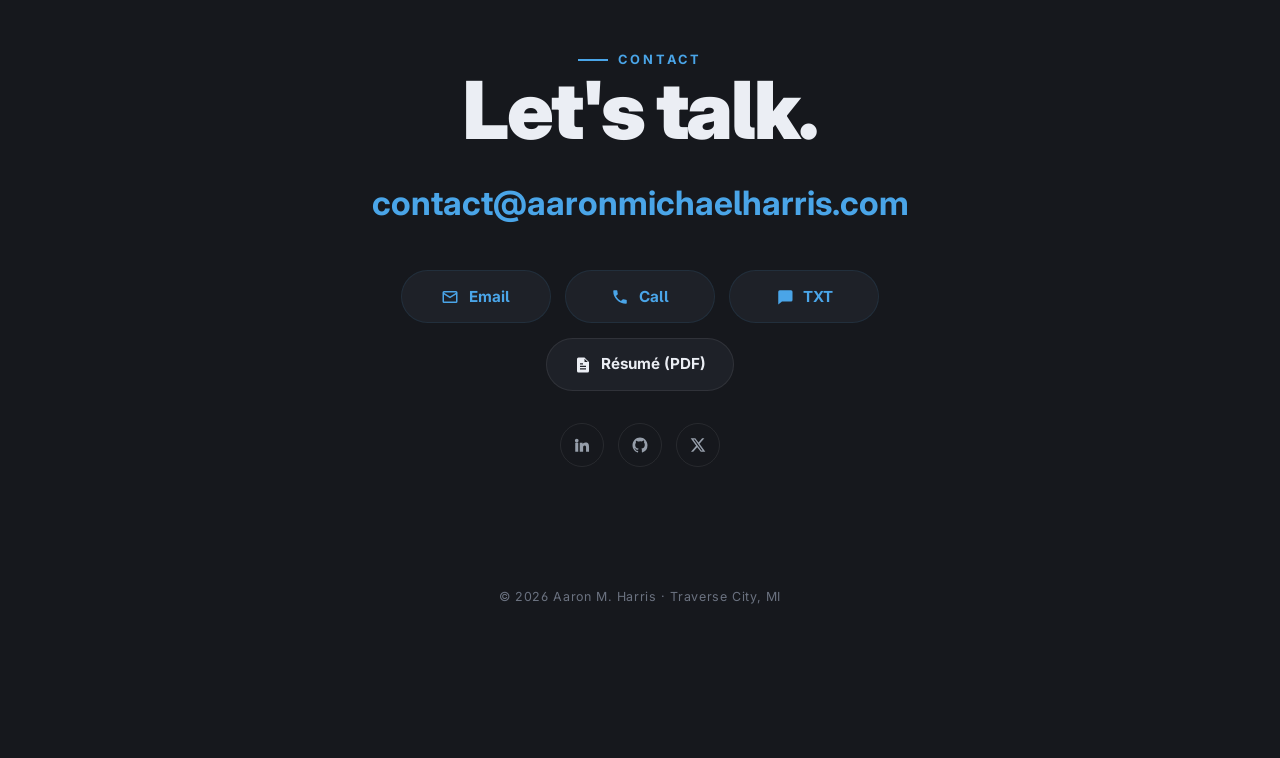
==== commit b8c7ddc3: "V098 - move the engine into a library with a site config - add release.js, engine.css and the pin ch" ====
--- a/blog.html
+++ b/blog.html
@@ -2,8 +2,9 @@
 <!-- ============================================================
      blog.html - the blog page.
 
-     Markup only. Style lives in site.css and behavior lives in the
-     four script trunks, loaded in a fixed order from the head.
+     Markup only. Style lives in the engine's engine.css and this site's
+     site.css, and behavior lives in the engine's script trunks, loaded
+     in a fixed order from the head.
 
      Copy the editor can change is fenced by [edit:slug] comment
      pairs, each wrapping exactly one element. Do not nest a pair
@@ -68,24 +69,32 @@
   <link rel="preconnect" href="https://fonts.gstatic.com" crossorigin />
   <link href="https://fonts.googleapis.com/css2?family=Inter:ital,opsz,wght@0,14..32,400;0,14..32,500;0,14..32,600;0,14..32,700;0,14..32,800;0,14..32,900;1,14..32,400&display=swap" rel="stylesheet" />
 
+  <!-- The engine's style first and this site's second, so this site's
+       tokens set the theme. -->
+  <link rel="stylesheet" href="libraries/harrisxrwebengine/engine.css" />
   <link rel="stylesheet" href="site.css" />
 
   <!-- The site's script, in a fixed order. defer keeps document order and runs
        each file after parsing, so every trunk sees the whole page.
-       site.js creates window.AMH, the one namespace the trunks share.
+       release.js names the engine release and creates window.AMH, the one
+       namespace the trunks share, and site.config.js holds this site's
+       facts. Both come first. The trunks are the engine's, in
+       libraries/harrisxrwebengine/.
        publish.js is the blog composer. It is on this page only, because the
        manifest and the reading engine are, and it loads after tool.js because
        it builds on the editor kit that tool.js publishes.
        imagesengine.js is the image engine. Every image the site takes in
        goes through it, so every page loads it, after work.js and before
        the trunks that call it. -->
-  <script defer src="site.js"></script>
-  <script defer src="work.js"></script>
-  <script defer src="imagesengine.js"></script>
-  <script defer src="blog.js"></script>
-  <script defer src="markdown.js"></script>
-  <script defer src="tool.js"></script>
-  <script defer src="publish.js"></script>
+  <script defer src="libraries/harrisxrwebengine/release.js"></script>
+  <script defer src="site.config.js"></script>
+  <script defer src="libraries/harrisxrwebengine/site.js"></script>
+  <script defer src="libraries/harrisxrwebengine/work.js"></script>
+  <script defer src="libraries/harrisxrwebengine/imagesengine.js"></script>
+  <script defer src="libraries/harrisxrwebengine/blog.js"></script>
+  <script defer src="libraries/harrisxrwebengine/markdown.js"></script>
+  <script defer src="libraries/harrisxrwebengine/tool.js"></script>
+  <script defer src="libraries/harrisxrwebengine/publish.js"></script>
 
   <!-- Graceful degradation: without JS the reveal animations never fire, so
        force all content visible.
@@ -236,7 +245,7 @@
             </header>
             <div class="bs-post__body">
 <p><strong>OMG</strong></p>
-<p>There's a lot more, let's dig in!</p>
+<p>There's a lot more, let's dig in!!</p>
 <span class="bp-cut" data-cut="hard"></span>
 <div class="gallery"><img src="blog/260916_img0006_original.png" width="32" height="32" data-uhd="1" data-hd="blog/260916_img0006.jpg" data-truesize="1" data-crisp="1" data-sd="blog/260916_img0006_sd.webp" data-original="blog/260916_img0006_original.png" data-original-size="32x32" data-original-bytes="459" loading="lazy" alt="satellitetest" data-caption="Satellite" /></div>
 
@@ -455,9 +464,9 @@
   <!--[edit:blog-manifest]-->
   <script id="blogManifest" type="text/plain" data-ced="blog">
 next-post:0012
-stamp:i492da
+stamp:n67wis
 month:2608=tshrh2
-month:2609=dnawh8
+month:2609=s7pq0c
 2608010010September, yay|2609010009Test of a beforetime|2609020001Test|2609030002Test Z|2609030003This is a blog post test.|2609040004Test 1 Bruh|2609040005OMG TEST|2609040006asd|2609040007Second post of the day|2609040008First post of the day !!asdas!adas...|2609160011OMG There's a lot more, let's...
 </script>
   <!--[/edit:blog-manifest]-->
--- a/libraries/harrisxrwebengine/engine.css
+++ b/libraries/harrisxrwebengine/engine.css
@@ -0,0 +1,2090 @@
+/* ============================================================
+   engine.css - the style of everything the engine draws or drives:
+   the base its parts stand on, the carousel, the gallery grid, the
+   lightbox and the drawer, the Latest block, the reveal, the blog
+   stream and its month pages, and the players.
+
+   Every page links this file first and the host's site.css second,
+   so a host rule wins a tie. The editor injects its own rules into
+   <head> at runtime, after both files, so the editor wins a tie with
+   either.
+
+   THE THEME. Every color, font, space, shape and motion value here is
+   a token on :root. Section 1 gives each token a default, so a host
+   that sets none still gets a readable engine. A host sets a token in
+   its own :root to change it. The tokens are the contract. A custom
+   property that a part sets on its own element is internal.
+
+   Rule: do not reorder a block to tidy the file. CSS resolves ties
+   by source order, so a moved block can change the page without
+   changing a single declaration.
+
+   Sections:
+     1. FOUNDATION                  4. OVERLAYS
+     2. CAROUSEL                    5. LATEST
+     3. GALLERY                     6. REVEAL AND BLOG
+   ============================================================ */
+
+/* ============================================================
+   1. FOUNDATION
+   ------------------------------------------------------------
+   The theme tokens and their defaults, the reset and the base, the
+   shared type, and the edit launcher.
+   ============================================================ */
+
+/* ------------------------------------------------------------
+   THE THEME TOKENS
+   ------------------------------------------------------------
+   The defaults. A host sets any of them in its own :root, which
+   loads after this file. */
+:root {
+  /* surfaces */
+  --bg:        #16181d;
+  --bg-deep:   #101217;
+  --panel:     #1e2128;
+  --panel-2:   #23262f;
+  --line:      rgba(255,255,255,.08);
+  --line-soft: rgba(255,255,255,.05);
+
+  /* text */
+  --text:      #ebeef4;
+  --text-soft: #c3c9d4;
+  --muted:     #969eaa;
+  --dim:       #6b7280;
+
+  /* accent: the one color that marks what acts */
+  --accent:        #4aa5e8;
+  --accent-bright: #6fbcf2;
+  --accent-deep:   #2e87cf;
+  --accent-glow:   rgba(74,165,232,.35);
+  --accent-faint:  rgba(74,165,232,.10);
+
+  /* staged accents; the editor paints with the yellow and the orange */
+  --c-orange: #f0883e;
+  --c-yellow: #f2c14e;
+  --c-lime:   #b5e853;
+
+  /* type */
+  --font: "Inter", -apple-system, BlinkMacSystemFont, "Segoe UI", Roboto,
+          Helvetica, Arial, sans-serif;
+
+  /* space */
+  --section-pad: clamp(4rem, 9.5vw, 8rem);
+  --gutter:      clamp(1.25rem, 5vw, 3rem);
+  --maxw:        1180px;
+
+  /* shape and motion */
+  --radius:    16px;
+  --radius-sm: 10px;
+  --ease:      cubic-bezier(.22, 1, .36, 1);
+  --ease-soft: cubic-bezier(.4, 0, .2, 1);
+}
+
+/* ------------------------------------------------------------
+   RESET + BASE
+   ------------------------------------------------------------ */
+*, *::before, *::after { box-sizing: border-box; }
+* { margin: 0; }
+
+html { scroll-behavior: smooth; -webkit-text-size-adjust: 100%; }
+
+body {
+  font-family: var(--font);
+  background: var(--bg);
+  color: var(--text);
+  line-height: 1.6;
+  font-size: clamp(1rem, .55vw + .9rem, 1.125rem);
+  font-feature-settings: "cv05" 1, "ss01" 1, "cv02" 1;
+  -webkit-font-smoothing: antialiased;
+  text-rendering: optimizeLegibility;
+  overflow-x: hidden;
+}
+
+img { max-width: 100%; height: auto; display: block; }
+a { color: inherit; text-decoration: none; }
+
+::selection { background: var(--accent); color: #06121d; }
+
+:focus-visible {
+  outline: 2px solid var(--accent-bright);
+  outline-offset: 3px;
+  border-radius: 4px;
+}
+
+/* ------------------------------------------------------------
+   SHARED TYPE
+   ------------------------------------------------------------
+   The eyebrow, the text link and the text sizes. Pages carry them,
+   and the generator and the editor write them too. */
+.eyebrow {
+  font-size: .8rem;
+  font-weight: 700;
+  letter-spacing: .22em;
+  text-transform: uppercase;
+  color: var(--accent);
+  display: inline-flex;
+  align-items: center;
+  gap: .65rem;
+}
+.eyebrow::before {
+  content: "";
+  width: 30px; height: 2px;
+  background: var(--accent);
+  display: inline-block;
+}
+/* centered variant — used by the Contact closing CTA */
+.eyebrow--center { justify-content: center; }
+
+.textlink {
+  display: inline-flex; align-items: center; gap: .45rem;
+  color: var(--accent); font-weight: 600;
+  border-bottom: 1px solid transparent;
+  transition: border-color .3s, gap .3s var(--ease), color .3s;
+  width: fit-content;
+}
+.textlink:hover { border-bottom-color: var(--accent); gap: .75rem; color: var(--accent-bright); }
+.textlink svg { width: 1em; height: 1em; }
+
+/* text-size utilities — the copy sizes this page already uses, exposed as
+   named classes for inline <span> wraps (the built-in site editor's toolbar
+   inserts these; safe to hand-author anywhere). em-based, so each step is
+   relative to the text it sits inside:
+     xs ≈ chip size (.76rem on body copy) · sm ≈ meta/eyebrow (.85rem)
+     lg ≈ lede step-up (1.15×)            · xl ≈ full lede (1.4×) */
+.text-xs { font-size: .76em; }
+.text-sm { font-size: .85em; }
+.text-lg { font-size: 1.15em; }
+.text-xl { font-size: 1.4em; }
+
+
+/* ------------------------------------------------------------
+   THE EDIT LAUNCHER
+   ------------------------------------------------------------
+   The page corner peels back to show the word underneath. tool.js
+   builds it at load, on every page, so nothing here is authored into
+   a file and nothing here can reach an export.
+
+   The whole thing is one SVG, and its paint order does the layering:
+   the page under the corner, then the word, then the flap. SVG draws
+   in document order, so the flap covers the word and the curl
+   uncovers it. There is no z-index inside the button.
+
+   The free edge of the flap is a curve rather than a crease, which is
+   what makes it read as paper that rolled rather than folded.
+
+   Above everything: the editor's panel is 3100, its scrim 3200, its
+   modal 3300, the composer 3300. The way out of the editor must never
+   be behind the editor.
+
+   Which corner comes from data-corner, which tool.js sets. The art is
+   drawn for the bottom left and the other three mirror it, so moving
+   it is one word in tool.js and no new path data. */
+.amh-edit {
+  position: fixed;
+  z-index: 4000;
+  width: 132px;
+  height: 132px;
+  padding: 0;
+  border: 0;
+  background: none;
+  cursor: pointer;
+  opacity: .5;
+  transition: opacity .34s var(--ease-soft);
+}
+.amh-edit[data-corner="bottom-left"]  { left: 0;  bottom: 0; }
+.amh-edit[data-corner="bottom-right"] { right: 0; bottom: 0; transform: scaleX(-1); }
+.amh-edit[data-corner="top-left"]     { left: 0;  top: 0;    transform: scaleY(-1); }
+.amh-edit[data-corner="top-right"]    { right: 0; top: 0;    transform: scale(-1); }
+
+.amh-edit__art { display: block; width: 100%; height: 100%; overflow: visible; }
+
+/* The paper. Both paths scale from the corner itself, so the peel grows out
+   of it rather than sliding in from somewhere else. */
+.amh-edit__paper {
+  transform-box: view-box;
+  transform-origin: 0 150px;
+  transform: scale(.30);
+  transition: transform .55s var(--ease);
+}
+.amh-edit__hole { fill: url(#amhHole); }
+.amh-edit__flap {
+  fill: url(#amhFlap);
+  filter: drop-shadow(-4px 4px 9px rgba(0, 0, 0, .72));
+}
+
+/* The word sits between the two, so it needs no stacking rule of its own,
+   and it is clipped to the hole, so it is drawn only where the page has
+   peeled away. There is no opacity transition: a second animation on a
+   timer could show the word over paper that had not lifted yet, and would
+   reverse at a different rate when the pointer left. One motion drives the
+   paper, the clip and the reveal together. */
+.amh-edit__word {
+  fill: var(--accent-bright);
+  font: 700 13px/1 Consolas, "Courier New", monospace;
+  letter-spacing: .24em;
+}
+.amh-edit__word--exit { display: none; }
+.amh-edit.is-on .amh-edit__word--edit { display: none; }
+.amh-edit.is-on .amh-edit__word--exit { display: block; }
+
+.amh-edit:hover,
+.amh-edit:focus-visible,
+.amh-edit.is-on { opacity: 1; }
+
+.amh-edit:hover .amh-edit__paper,
+.amh-edit:focus-visible .amh-edit__paper,
+.amh-edit.is-on .amh-edit__paper { transform: scale(1); }
+
+.amh-edit.is-on .amh-edit__word { fill: var(--accent); }
+
+/* The button has no box of its own, so the focus ring goes on the art. */
+.amh-edit:focus-visible { outline: none; }
+.amh-edit:focus-visible .amh-edit__flap {
+  filter: drop-shadow(-4px 4px 9px rgba(0, 0, 0, .72))
+          drop-shadow(0 0 0 2px var(--accent));
+}
+
+@media (prefers-reduced-motion: reduce) {
+  .amh-edit, .amh-edit__paper { transition: none; }
+}
+
+/* ============================================================
+   2. CAROUSEL
+   ------------------------------------------------------------
+   The image carousel that work.js builds from a plain list of
+   <img>: on a project card, in a deep dive and in a blog post.
+   ============================================================ */
+
+/* ------------------------------------------------------------
+   PROJECT IMAGE GALLERY
+   Authoring stays simple: each project owns a plain `.gallery`
+   list of <img> tags. JS turns that into a restrained, cinematic
+   image stage with an in-frame HUD, progress timeline, swipe,
+   and lightbox support.
+   ------------------------------------------------------------ */
+
+/* Fallback for a gallery work.js has not built yet, or never will.
+   Show the first image only. All of them would stack down the page. */
+.gallery:not(.is-ready) > img { display: none; width: 100%; border-radius: var(--radius); }
+.gallery:not(.is-ready) > img:first-of-type { display: block; }
+
+.gallery.is-ready { display: block; width: 100%; min-width: 0; }
+
+/* The holder stacks the view and, when a photo has a caption, the caption
+   strip under it. The frame layer fills the holder behind both: the ambient
+   backdrop, the progress timeline, and the optional preview chip.
+
+   Its width keeps the view no taller than --gallery-screen of the screen's
+   height, so a tall frame gets narrower and stays centered. work.js writes
+   both numbers: the ratio on the holder, the share of the screen on the
+   body. The vh line stands in for a browser that has no svh. */
+.gallery__holder {
+  position: relative;
+  width: 100%;
+  width: min(100%, calc(var(--gallery-screen, .85) * 100vh * var(--gallery-ratio, 1.7778)));
+  width: min(100%, calc(var(--gallery-screen, .85) * 100svh * var(--gallery-ratio, 1.7778)));
+  max-width: 100%;
+  margin-inline: auto;
+  isolation: isolate;
+  cursor: zoom-in;          /* the image area opens the lightbox */
+  touch-action: pan-y;      /* vertical scroll stays native; horizontal = swipe */
+}
+
+/* The view: the photo area, in the frame's shape. work.js works the shape
+   out from the photos or takes the wrapper's data-shape; see its section 5. */
+.gallery__view {
+  position: relative;
+  aspect-ratio: var(--gallery-ratio, 16 / 9);
+}
+
+/* Glassy media surface. The active image is also mirrored into a blurred
+   ambience layer, so screenshots/photos color the frame without extra assets. */
+.gallery__frame {
+  position: absolute; inset: 0;
+  overflow: hidden;
+  border-radius: 10px;
+  border: 1px solid rgba(255,255,255,.11);
+  background:
+    radial-gradient(140% 120% at 50% 0%, rgba(255,255,255,.06), rgba(255,255,255,0) 56%),
+    #090c12;
+  box-shadow:
+    inset 0 1px 0 rgba(255,255,255,.10),
+    inset 0 -1px 0 rgba(0,0,0,.52),
+    0 28px 80px -44px rgba(0,0,0,1);
+}
+.gallery__frame::before,
+.gallery__frame::after {
+  content: "";
+  position: absolute;
+  inset: 0;
+  pointer-events: none;
+}
+.gallery__frame::before {
+  z-index: 0;
+  background:
+    radial-gradient(80% 80% at 18% 12%, rgba(74,165,232,.16), rgba(74,165,232,0) 58%),
+    radial-gradient(64% 72% at 88% 88%, rgba(255,255,255,.07), rgba(255,255,255,0) 62%),
+    linear-gradient(120deg, rgba(255,255,255,.055), transparent 28%, transparent 72%, rgba(255,255,255,.035));
+}
+.gallery__frame::after {
+  z-index: 4;
+  background:
+    linear-gradient(180deg, rgba(5,8,12,.16), transparent 28%, transparent 54%, rgba(4,7,12,.66)),
+    linear-gradient(90deg, rgba(0,0,0,.20), transparent 22%, transparent 78%, rgba(0,0,0,.18));
+}
+.gallery__ambient {
+  position: absolute;
+  inset: -16%;
+  width: 132%;
+  height: 132%;
+  object-fit: cover;
+  z-index: 0;
+  opacity: 0;
+  pointer-events: none;
+  filter: blur(34px) saturate(1.16) brightness(.72);
+  transform: scale(1.05);
+  transition: opacity .52s var(--ease), transform .75s var(--ease);
+}
+.gallery__ambient.is-active {
+  opacity: .46;
+  transform: scale(1.02);
+}
+
+/* The active work image stays contained and inspectable. */
+.gallery__stage {
+  position: absolute;
+  inset: clamp(14px, 2.45%, 26px);
+  z-index: 2;
+  border-radius: 7px;
+}
+
+/* each photo: contained (any ratio fits, never stretched), centered,
+   floating on the holder with a faint drop shadow, cross-faded. */
+.gallery__img {
+  position: absolute; inset: 0; margin: auto;       /* centered in the stage */
+  max-width: 100%; max-height: 100%;
+  width: auto; height: auto;        /* shrink large photos to fit; never upscale
+                                       a small one to mush (it stays crisp + centered) */
+  opacity: 0;
+  pointer-events: none;
+  border-radius: 6px;
+  transform: translateZ(0) scale(.985);
+  transition: opacity .46s var(--ease), transform .5s var(--ease), filter .5s var(--ease);
+  filter: drop-shadow(0 20px 34px rgba(0,0,0,.46));
+}
+.gallery__img.is-active { opacity: 1; transform: translateZ(0) scale(1); }
+/* Display True Pixel Size. The frame already draws a photo at its own size.
+   Its corners are not rounded, because a rounded corner clips the pixels
+   of a small image. A small photo keeps hard pixel edges where a screen
+   draws it larger than its file; the engine writes data-crisp only on a
+   photo that small. */
+.gallery__img[data-truesize] { border-radius: 0; }
+.gallery__img[data-crisp] { image-rendering: pixelated; }
+
+.gallery__hud {
+  position: absolute;
+  inset: clamp(10px, 2.2%, 18px);
+  z-index: 7;
+  pointer-events: none;
+}
+
+/* THE CAPTION STRIP. It sits under the view, on the frame's backdrop, so a
+   caption never covers a photo and never waits for a hover. It holds the
+   label at the left and the arrow rocker at the right. A carousel whose
+   photos have no caption has no strip. The strip takes no pointer: a tap on
+   it falls through to the frame and opens the viewer, as a tap on the photo
+   does, and the rocker asks for the pointer back. */
+.gallery__strip {
+  position: relative;
+  z-index: 7;
+  display: flex;
+  align-items: center;
+  gap: .6rem;
+  padding: 0 clamp(10px, 2.2%, 18px) clamp(12px, 2vw, 18px);
+  pointer-events: none;
+}
+
+/* The editorial label: a left rule, a dot, and the caption, always shown. */
+.gallery__caption {
+  flex: 0 1 auto;
+  min-width: 0;
+  max-width: min(100%, 36rem);
+  pointer-events: none;     /* a quiet label; taps fall through to swipe / lightbox */
+  display: flex;
+  align-items: center;
+  min-height: 2.18rem;
+  padding: .48rem .78rem;
+  border-left: 2px solid rgba(111,188,242,.76);
+  border-radius: 0 8px 8px 0;
+  background:
+    linear-gradient(90deg, rgba(6,9,14,.84), rgba(6,9,14,.54) 74%, rgba(6,9,14,0));
+  box-shadow:
+    inset 0 1px 0 rgba(255,255,255,.07),
+    0 18px 44px -30px rgba(0,0,0,.95);
+  -webkit-backdrop-filter: blur(14px) saturate(1.14);
+          backdrop-filter: blur(14px) saturate(1.14);
+}
+/* A photo with no caption keeps the label's place, so the strip keeps one
+   height from photo to photo. */
+.gallery__caption.is-empty { visibility: hidden; }
+.gallery__caption::before {
+  content: "";
+  flex: 0 0 auto;
+  width: .42rem;
+  height: .42rem;
+  margin-right: .52rem;
+  border-radius: 50%;
+  background: var(--accent-bright);
+  box-shadow: 0 0 18px rgba(74,165,232,.35);
+}
+/* One grid cell holds the caption on screen and a hidden copy of every
+   caption in the carousel, so the cell is as tall as the longest caption at
+   its width. A caption takes two lines at most. */
+.gallery__caption-cell {
+  display: grid;
+  flex: 1 1 auto;
+  min-width: 0;
+}
+.gallery__caption-text,
+.gallery__caption-sizer {
+  grid-area: 1 / 1;
+  align-self: center;       /* a short caption sits in the middle of a tall cell, not at its top */
+  min-width: 0;
+  text-align: left;
+  color: rgba(235,238,244,.94);
+  font-size: .75rem;
+  font-weight: 780;
+  letter-spacing: 0;
+  line-height: 1.4;
+  overflow-wrap: anywhere;
+  display: -webkit-box;
+  -webkit-box-orient: vertical;
+  -webkit-line-clamp: 2;
+  overflow: hidden;
+  text-shadow: 0 1px 12px rgba(0,0,0,.5);
+}
+.gallery__caption-sizer { visibility: hidden; }
+/* the display rule above would otherwise keep a hidden caption on screen */
+.gallery__caption-text[hidden] { display: none; }
+.gallery__counter {
+  position: absolute;
+  top: 0;
+  right: 0;
+  min-width: 3.7rem;
+  padding: .46rem .58rem;
+  text-align: center;
+  color: rgba(235,238,244,.92);
+  font-size: .66rem;
+  font-weight: 900;
+  line-height: 1;
+  letter-spacing: 0;
+  font-variant-numeric: tabular-nums;
+  white-space: nowrap;
+  border: 1px solid rgba(255,255,255,.105);
+  border-radius: 999px;
+  background: rgba(8,12,18,.52);
+  box-shadow: inset 0 1px 0 rgba(255,255,255,.08), 0 14px 36px -28px rgba(0,0,0,.9);
+  -webkit-backdrop-filter: blur(14px) saturate(1.14);
+          backdrop-filter: blur(14px) saturate(1.14);
+  text-shadow: 0 0 16px rgba(74,165,232,.18);
+  pointer-events: none;
+  opacity: 0;
+  transform: translateY(-6px);
+  /* Slow, soft fade so the count glides in on a change and dissolves back out
+     (the JS reveal timer holds it visible in between). */
+  transition: opacity .62s var(--ease-soft), transform .62s var(--ease-soft);
+}
+.gallery__counter.is-visible,
+.gallery__holder:focus-within .gallery__counter {
+  opacity: 1;
+  transform: translateY(0);
+}
+@media (hover: hover) and (pointer: fine) {
+  .gallery__holder:hover .gallery__counter {
+    opacity: 1;
+    transform: translateY(0);
+  }
+}
+.gallery__nav-cluster {
+  position: absolute;
+  right: 0;
+  bottom: clamp(12px, 2vw, 18px);
+  pointer-events: auto;
+  display: flex;
+  align-items: center;
+  gap: .18rem;
+  padding: .24rem;
+  border: 1px solid rgba(255,255,255,.11);
+  border-radius: 999px;
+  background: rgba(8,12,18,.58);
+  box-shadow:
+    inset 0 1px 0 rgba(255,255,255,.09),
+    0 18px 42px -28px rgba(0,0,0,.95);
+  -webkit-backdrop-filter: blur(16px) saturate(1.18);
+          backdrop-filter: blur(16px) saturate(1.18);
+}
+.gallery__nav-cluster::before {
+  content: "";
+  position: absolute;
+  left: 50%;
+  top: .58rem;
+  bottom: .58rem;
+  width: 1px;
+  background: rgba(255,255,255,.09);
+  transform: translateX(-50%);
+}
+/* In the strip the rocker is part of the row, at its right end. */
+.gallery__strip .gallery__nav-cluster {
+  position: relative;
+  right: auto;
+  bottom: auto;
+  flex: none;
+  margin-left: auto;
+}
+
+/* PREV / NEXT ARROWS — built once per used location (image / bar / dots) and
+   placed there in the DOM; hidden by default and shown for the chosen
+   placement per breakpoint via the body.ga-d-<mode> / .ga-m-<mode> classes.
+   Base look is a minimal inline-SVG chevron; image mode overrides it below. */
+.gallery__nav {
+  display: none; place-items: center;   /* becomes grid when shown */
+  border: 1px solid transparent;
+  background: none;
+  padding: 0;
+  color: var(--muted); cursor: pointer;
+  transition: color .2s, background .25s, border-color .25s, opacity .25s, transform .25s;
+}
+.gallery__nav svg { width: 15px; height: 15px; display: block; }
+.gallery__nav:hover { color: var(--text); }
+
+/* show the chosen placement for each breakpoint */
+@media (min-width: 881px) {
+  body.ga-d-image .gallery__nav--image { display: grid; }
+  body.ga-d-bar   .gallery__nav--bar   { display: grid; }
+  body.ga-d-dots  .gallery__nav--dots  { display: grid; }
+}
+@media (max-width: 880px) {
+  body.ga-m-image .gallery__nav--image { display: grid; }
+  body.ga-m-bar   .gallery__nav--bar   { display: grid; }
+  body.ga-m-dots  .gallery__nav--dots  { display: grid; }
+}
+
+/* BAR placement: a floating two-button nav rocker. */
+.gallery__nav--bar {
+  flex: 0 0 auto;
+  width: 2.18rem;
+  height: 2.18rem;
+  border-radius: 999px;
+  color: rgba(235,238,244,.78);
+  border-color: transparent;
+  background: transparent;
+}
+.gallery__nav--bar:hover {
+  color: #fff;
+  background: rgba(74,165,232,.18);
+  border-color: rgba(74,165,232,.20);
+  transform: scale(1.04);
+}
+
+/* DOTS placement: chevrons flanking the centered progress rail if selected. */
+.gallery__nav--dots { flex: 0 0 auto; width: 1.9rem; height: 1.9rem; border-radius: 999px; }
+.gallery__nav--dots.gallery__nav--prev { margin-right: .15rem; }
+.gallery__nav--dots.gallery__nav--next { margin-left: .15rem; }
+
+/* IMAGE placement: circular overlay button on the photo's edges, revealed on
+   hover / focus (and always shown on touch), like the original style. */
+.gallery__nav--image {
+  position: absolute; top: 50%; transform: translateY(-50%);
+  width: 42px; height: 42px; z-index: 3; opacity: 0;
+  border: 1px solid var(--line); border-radius: 50%;
+  background: rgba(8,12,20,.55); color: var(--text-soft);
+}
+.gallery__nav--image.gallery__nav--prev { left: 12px; }
+.gallery__nav--image.gallery__nav--next { right: 12px; }
+.gallery__holder:hover .gallery__nav--image,
+.gallery__nav--image:focus-visible { opacity: 1; }
+.gallery__nav--image:hover { background: rgba(8,12,20,.85); border-color: var(--accent); color: #fff; }
+@media (hover: none) { .gallery__nav--image { opacity: 1; } }
+
+/* Full-width timeline at the bottom of the frame. Each segment remains a real
+   button, but the visual reads like an integrated media scrub line. */
+.gallery__dots {
+  position: absolute;
+  left: 0;
+  right: 0;
+  bottom: 0;
+  z-index: 8;
+  display: flex;
+  flex-wrap: nowrap;
+  justify-content: stretch;
+  align-items: stretch;
+  gap: 2px;
+  margin: 0;
+  height: 3px;
+  pointer-events: auto;
+}
+.gallery__dot {
+  position: relative;
+  flex: 1 1 0;
+  width: auto;
+  height: 3px;
+  padding: 0;
+  overflow: hidden;
+  border: 0;
+  border-radius: 0;
+  background: rgba(255,255,255,.16);
+  cursor: pointer;
+  opacity: 1;
+  transition: background .25s, box-shadow .25s;
+}
+.gallery__dot img {
+  display: none;
+}
+.gallery__dot:hover { background: rgba(255,255,255,.34); }
+.gallery__dot.is-active {
+  background: linear-gradient(90deg, var(--accent-bright), var(--accent-deep));
+  box-shadow: 0 0 20px rgba(74,165,232,.34);
+}
+
+/* Optional next-image teaser, now a restrained top-right preview chip. */
+.gallery__preview {
+  position: absolute;
+  left: clamp(12px, 2.35%, 20px);
+  top: clamp(12px, 2.35%, 20px);
+  width: 19%;
+  max-width: 118px;
+  aspect-ratio: 4 / 3;
+  padding: 0;
+  overflow: hidden;
+  cursor: pointer;
+  z-index: 7;
+  opacity: .62;
+  border: 1px solid rgba(255,255,255,.18);
+  background: rgba(10,13,18,.62);
+  box-shadow: 0 18px 42px -24px rgba(0,0,0,.95);
+  border-radius: 8px;
+  transform: translateY(-3px) scale(.98);
+  transition: transform .28s var(--ease), border-color .28s, opacity .28s;
+  -webkit-backdrop-filter: blur(12px);
+          backdrop-filter: blur(12px);
+}
+.gallery__holder:hover .gallery__preview,
+.gallery__preview:focus-visible {
+  opacity: 1;
+  transform: translateY(0) scale(1);
+}
+.gallery__preview:hover { border-color: rgba(74,165,232,.55); }
+.gallery__preview img { width: 100%; height: 100%; object-fit: cover; display: block; }
+
+/* keyboard focus rings on the gallery controls (the arrow also reveals
+   itself on focus via the rule above). */
+.gallery__nav:focus-visible,
+.gallery__dot:focus-visible,
+.gallery__preview:focus-visible {
+  outline: 2px solid var(--accent); outline-offset: 2px;
+}
+
+/* single-image galleries: no arrows, no dots, no preview. */
+.gallery--single .gallery__nav,
+.gallery--single .gallery__dots,
+.gallery--single .gallery__preview { display: none; }
+
+@media (hover: none) {
+  .gallery__preview { opacity: .86; transform: none; }
+}
+
+@media (max-width: 880px) {
+  .gallery__stage { inset: clamp(10px, 2.8%, 18px); }
+  .gallery__hud { inset: 9px; }
+  .gallery__strip { padding: 0 9px 10px; }
+  .gallery__caption {
+    min-height: 2.08rem;
+    padding: .4rem .62rem;
+  }
+  .gallery__caption-text,
+  .gallery__caption-sizer { font-size: .72rem; }
+  .gallery__counter { min-width: 3rem; font-size: .62rem; }
+  .gallery__nav-cluster { padding: .2rem; }
+  .gallery__nav--bar { width: 1.82rem; height: 1.82rem; }
+  .gallery__preview { width: 22%; max-width: 96px; }
+}
+
+@media (max-width: 440px) {
+  .gallery__caption { padding-inline: .54rem; }
+  .gallery__caption::before { width: .34rem; height: .34rem; margin-right: .42rem; }
+  .gallery__caption-text,
+  .gallery__caption-sizer { font-size: .68rem; }
+  .gallery__counter { min-width: 2.72rem; font-size: .58rem; }
+  .gallery__nav--bar { width: 1.66rem; height: 1.66rem; }
+  .gallery__nav--bar svg { width: 13px; height: 13px; }
+  .gallery__preview { width: 25%; }
+}
+
+@media (prefers-reduced-motion: reduce) {
+  .gallery__ambient, .gallery__img, .gallery__media, .gallery__nav, .gallery__preview, .gallery__counter { transition: none; }
+}
+
+/* ============================================================
+   3. GALLERY
+   ------------------------------------------------------------
+   The gallery page's six-column train grid, which gallery.js
+   packs, and its collapse on a narrow screen.
+   ============================================================ */
+
+/* ------------------------------------------------------------
+   THE SIX-COLUMN TRAIN GRID
+   ------------------------------------------------------------
+   One project is one train. A train opens with its title band,
+   spanning all six columns and exactly one row tall, and then its
+   tiles.
+
+   The invariant: every tile is exactly one row tall, and the widths
+   in a row add to exactly six. An interior hole is therefore
+   impossible rather than avoided, which is why the packer in Phase 4
+   Part 2 is a small problem instead of a large one. Only the last row
+   of a train may be short.
+
+   The row height is one value for the whole grid. A tile that is
+   wider is more panoramic, not taller, and that is the look.
+
+   data-span is the width a tile is DRAWN at. data-w, on the same
+   element, is the width the image PREFERS. They are equal in authored
+   markup; the packer changes only the first. */
+/* The section number is counted, never typed. A train moved or added by the
+   editor numbers itself, and so does one moved by hand in the source. */
+.gal { padding: 0 0 var(--section-pad); counter-reset: train; }
+
+.gal-train {
+  display: grid;
+  /* The column count, declared as well as applied. gallery.js reads this
+     rather than counting the computed tracks: once it has written an inline
+     span, a tile wider than the grid creates implicit tracks and the computed
+     value no longer describes the breakpoint. Keep the two in step. */
+  --gal-cols: 6;
+  grid-template-columns: repeat(6, 1fr);
+  gap: var(--gal-gap, 14px);
+  counter-increment: train;
+  margin-bottom: clamp(2rem, 4vw, 3.2rem);
+  /* One height for every tile in the grid. It is set on the tile and not as
+     grid-auto-rows, because the title band is a grid item too and has to size
+     to its own text: a band a tile tall is a hole with a heading in it. */
+  --gal-row: clamp(150px, 14vw, 230px);
+}
+
+/* The title band. One row tall, all six columns, hairline under it. */
+.gal-train__head {
+  grid-column: 1 / -1;
+  display: flex; align-items: baseline; gap: 1rem;
+  padding: .9rem .25rem;
+  border-bottom: 1px solid var(--line);
+}
+.gal-train__n {
+  flex: none;
+  font-size: .66rem; letter-spacing: .2em; text-transform: uppercase;
+  color: var(--accent); font-weight: 700;
+}
+/* The counter prints here. It is not hidden from assistive technology:
+   generated content is part of the band's name, and the number is one of
+   the two facts the band carries that nobody types. */
+.gal-train__i { font-style: normal; }
+.gal-train__i::before { content: counter(train, decimal-leading-zero) " / "; }
+.gal-train__title { margin: 0; font-size: clamp(1.3rem, 2.4vw, 2rem); letter-spacing: -.02em; }
+.gal-train__rule { flex: 1; height: 1px; background: var(--line); }
+/* The year and the image count are one phrase, so they sit closer to each
+   other than to the rule. The dot between them is drawn, not typed: the
+   count is written at export and a separator in the markup would be too. */
+.gal-train__meta {
+  flex: none; display: flex; align-items: baseline; gap: .45rem;
+  font-size: .72rem; color: var(--muted); letter-spacing: .05em;
+}
+.gal-train__count::before { content: "\00B7"; margin-right: .45rem; color: var(--dim); }
+
+/* A tile. The figure is the slot; the image fills it. */
+.gal-tile {
+  position: relative; margin: 0; overflow: hidden;
+  border: 1px solid var(--line); border-radius: var(--radius-sm);
+  background: var(--panel);
+  height: var(--gal-row);
+}
+.gal-tile img { width: 100%; height: 100%; object-fit: cover; display: block; }
+/* Display True Pixel Size: the photo at its own size and centered, and
+   contained when it is larger than the tile. gallery.js puts the carousel's
+   blurred backdrop behind it, and the caption stays above both. */
+.gal-tile img[data-truesize] { object-fit: scale-down; position: relative; z-index: 1; }
+/* gallery.js marks a crisp photo is-shrunk while its tile is smaller than it */
+.gal-tile img[data-crisp]:not(.is-shrunk) { image-rendering: pixelated; }
+.gal-tile img.gal-tile__ambient {
+  position: absolute; inset: -16%;
+  width: 132%; height: 132%;
+  object-fit: cover;
+  z-index: 0;
+  pointer-events: none;
+  opacity: .46;
+  filter: blur(34px) saturate(1.16) brightness(.72);
+}
+.gal-tile img[data-truesize] ~ .gal-tile__cap { z-index: 2; }
+.gal-tile__cap {
+  position: absolute; left: 0; right: 0; bottom: 0;
+  padding: 1.4rem .75rem .55rem;
+  font-size: .72rem; color: #fff; letter-spacing: .01em;
+  background: linear-gradient(to top, rgba(8, 10, 14, .86), rgba(8, 10, 14, 0));
+}
+
+/* The widths. Authored as an attribute rather than a class because the
+   packer rewrites one value per tile, and a value is easier to be sure
+   about than a set of classes that must not overlap. */
+.gal-tile[data-span="1"] { grid-column: span 1; }
+.gal-tile[data-span="2"] { grid-column: span 2; }
+.gal-tile[data-span="3"] { grid-column: span 3; }
+.gal-tile[data-span="4"] { grid-column: span 4; }
+.gal-tile[data-span="6"] { grid-column: span 6; }
+
+/* A tile opens the shared lightbox. gallery.js gives it the role and the
+   tabindex; these are the two states that go with them. */
+.gal-tile { cursor: zoom-in; }
+.gal-tile:focus-visible { outline: 2px solid var(--accent); outline-offset: 2px; }
+@media (hover: hover) {
+  .gal-tile img { transition: transform .5s var(--ease); }
+  .gal-tile:hover img { transform: scale(1.03); }
+}
+@media (prefers-reduced-motion: reduce) {
+  .gal-tile img, .gal-tile:hover img { transition: none; transform: none; }
+}
+
+/* ------------------------------------------------------------
+   THE COLLAPSE
+   ------------------------------------------------------------
+   These rules live here, beside the grid, and not in the RESPONSIVE
+   section. A grid whose collapse is written somewhere else cannot be
+   reasoned about, and this one has an invariant to keep. That is a
+   deliberate exception to the one-place-for-responsive rule, and this
+   comment is the record of it.
+
+   Six columns cannot survive a phone, and the spans cannot be scaled:
+   three columns have no room for an x4. So each width is mapped to a
+   new one explicitly.
+
+   Mapped widths do not add to the new column count the way the
+   authored ones add to six, so the browser is asked to close the gaps
+   with dense packing. That is the same job the packer does at full
+   width, done by the layout engine, and it needs no script - which is
+   what keeps the page correct with scripting off. */
+@media (max-width: 880px) {
+  .gal-train {
+    --gal-cols: 3;
+    grid-template-columns: repeat(3, 1fr);
+    grid-auto-flow: dense;
+    --gal-row: clamp(140px, 22vw, 200px);
+  }
+  .gal-tile[data-span="1"], .gal-tile[data-span="2"] { grid-column: span 1; }
+  .gal-tile[data-span="3"] { grid-column: span 2; }
+  .gal-tile[data-span="4"], .gal-tile[data-span="6"] { grid-column: span 3; }
+}
+
+@media (max-width: 560px) {
+  .gal-train {
+    --gal-cols: 1;
+    grid-template-columns: 1fr;
+    grid-auto-flow: row;
+    --gal-row: clamp(180px, 52vw, 260px);
+  }
+  .gal-tile[data-span] { grid-column: 1 / -1; }
+  .gal-train__head { flex-wrap: wrap; gap: .35rem .8rem; }
+  .gal-train__rule { display: none; }
+}
+
+/* ============================================================
+   4. OVERLAYS
+   ------------------------------------------------------------
+   The two surfaces that cover the page: the fullscreen lightbox
+   and the deep-dive drawer. Both lock body scroll while open.
+   ============================================================ */
+
+/* ------------------------------------------------------------
+   LIGHTBOX
+   One reusable fullscreen viewer. Desktop: image fit to the
+   page (no zoom). Touch devices: pinch-zoom + clamped pan + drag-to-change
+   photos (added in the JS). Plus (X) close, prev/next arrows, a lower-left
+   subtitle that glides in then idle-fades, and Esc / backdrop close. Sits
+   above the header (z 1000).
+   ------------------------------------------------------------ */
+body.lb-open { overflow: hidden; }
+
+.lightbox {
+  position: fixed; inset: 0; z-index: 2000;
+  background: rgba(4,6,10,.93);
+  animation: lb-fade .25s var(--ease-soft) both;
+}
+.lightbox[hidden] { display: none; }
+@keyframes lb-fade { from { opacity: 0; } to { opacity: 1; } }
+
+/* the stage centers the image and reserves margins so the photo never
+   collides with the close button, arrows, or caption bar. */
+/* explicit inset rectangle (not padding) defines the safe area, so the photo
+   never collides with the close button, arrows, or caption bar, and the box
+   stays symmetric at any width. */
+.lightbox__stage {
+  position: absolute;
+  top: clamp(48px, 8vh, 76px);
+  right: clamp(44px, 8vw, 96px);
+  bottom: clamp(52px, 9vh, 84px);
+  left: clamp(44px, 8vw, 96px);
+  display: flex; align-items: center; justify-content: center;
+  overflow: hidden;
+  touch-action: none;       /* the JS owns touch gestures on mobile */
+}
+/* Two stacked layers: the active image, and an incoming layer revealed beneath
+   it during a touch drag (so the lightbox slides photo-to-photo exactly like
+   the main gallery). Both are absolutely centered + contained. */
+.lightbox__img {
+  position: absolute; inset: 0; margin: auto;       /* centered within the stage */
+  max-width: 100%; max-height: 100%;
+  width: auto; height: auto;
+  min-width: 0; min-height: 0;
+  object-fit: contain;
+  transform-origin: center center;
+  will-change: transform;
+  user-select: none; -webkit-user-select: none;
+  -webkit-user-drag: none;
+  filter: drop-shadow(0 22px 50px rgba(0,0,0,.55));
+}
+.lightbox__img--active   { z-index: 1; }
+.lightbox__img--incoming { z-index: 0; opacity: 0; pointer-events: none; }   /* hidden until a drag reveals it */
+.lightbox__img.is-zoomed { cursor: grab; }
+/* a photo the engine marked crisp keeps square pixels, in a pinch as well */
+.lightbox__img--crisp { image-rendering: pixelated; }
+
+.lightbox__close,
+.lightbox__nav {
+  position: absolute; z-index: 2; padding: 0;
+  display: grid; place-items: center;
+  border: 1px solid rgba(255,255,255,.16);
+  background: rgba(12,16,24,.6); color: #fff; cursor: pointer;
+  border-radius: 50%;
+  transition: background .25s, border-color .25s, transform .2s;
+}
+.lightbox__close:hover,
+.lightbox__nav:hover { background: rgba(12,16,24,.95); border-color: var(--accent); }
+.lightbox__close:focus-visible,
+.lightbox__nav:focus-visible { outline: 2px solid var(--accent); outline-offset: 2px; }
+
+.lightbox__close { top: 16px; right: 18px; width: 46px; height: 46px; }
+.lightbox__close svg { width: 20px; height: 20px; }
+.lightbox__nav { top: 50%; transform: translateY(-50%); width: 50px; height: 50px; }
+.lightbox__nav svg { width: 22px; height: 22px; }
+.lightbox__nav--prev { left: 16px; }
+.lightbox__nav--next { right: 16px; }
+.lightbox__nav:hover { transform: translateY(-50%) scale(1.05); }
+
+/* Editorial subtitle, mirroring the in-frame gallery caption: a quiet glass
+   chip with an accent dot, anchored near the image's lower-left (not pinned to
+   the very bottom). Hidden at rest; it glides in on an image change / mouse
+   movement (desktop) or a drag (touch), then fades back out. */
+.lightbox__caption {
+  position: absolute;
+  left: clamp(20px, 8vw, 96px);
+  bottom: clamp(58px, 10vh, 96px);
+  right: auto; top: auto;
+  z-index: 3;
+  max-width: min(72%, 540px);
+  display: flex; align-items: center;
+  padding: .5rem .9rem;
+  border-left: 2px solid rgba(111,188,242,.78);
+  border-radius: 0 8px 8px 0;
+  background: linear-gradient(90deg, rgba(6,9,14,.86), rgba(6,9,14,.5) 76%, rgba(6,9,14,0));
+  box-shadow: inset 0 1px 0 rgba(255,255,255,.07), 0 18px 44px -30px rgba(0,0,0,.95);
+  -webkit-backdrop-filter: blur(14px) saturate(1.14);
+          backdrop-filter: blur(14px) saturate(1.14);
+  color: rgba(235,238,244,.95);
+  font-size: .9rem; font-weight: 700; letter-spacing: 0; line-height: 1.3;
+  text-shadow: 0 1px 12px rgba(0,0,0,.5);
+  pointer-events: none;
+  opacity: 0; transform: translateY(8px);
+  transition: opacity .6s var(--ease-soft), transform .6s var(--ease-soft);
+}
+.lightbox__caption::before {
+  content: ""; flex: 0 0 auto;
+  width: .46rem; height: .46rem; margin-right: .55rem;
+  border-radius: 50%;
+  background: var(--accent-bright);
+  box-shadow: 0 0 18px rgba(74,165,232,.4);
+}
+.lightbox__caption.is-empty { display: none; }
+.lightbox__caption.is-visible { opacity: 1; transform: translateY(0); }
+
+/* See original: the file as it came, at the lower right, opposite the
+   caption and at its size. It fades with the caption and returns on the
+   same signals, and a keyboard focus shows it at once. A faded link takes
+   no click, so an empty-looking corner never opens a tab. */
+.lightbox__original {
+  position: absolute;
+  right: clamp(20px, 8vw, 96px);
+  bottom: clamp(58px, 10vh, 96px);
+  z-index: 3;
+  max-width: min(40%, 320px);
+  padding: .5rem .9rem;
+  border-right: 2px solid rgba(111,188,242,.78);
+  border-radius: 8px 0 0 8px;
+  background: linear-gradient(270deg, rgba(6,9,14,.86), rgba(6,9,14,.5) 76%, rgba(6,9,14,0));
+  -webkit-backdrop-filter: blur(14px) saturate(1.14);
+          backdrop-filter: blur(14px) saturate(1.14);
+  color: rgba(235,238,244,.95);
+  font-size: .9rem; font-weight: 700; line-height: 1.3;
+  text-decoration: none; white-space: nowrap; overflow: hidden; text-overflow: ellipsis;
+  text-shadow: 0 1px 12px rgba(0,0,0,.5);
+  pointer-events: none;
+  opacity: 0; transform: translateY(8px);
+  transition: opacity .6s var(--ease-soft), transform .6s var(--ease-soft), color .25s, border-color .25s;
+}
+.lightbox__original[hidden] { display: none; }
+.lightbox__original.is-visible,
+.lightbox__original:focus-visible { opacity: 1; transform: translateY(0); pointer-events: auto; }
+.lightbox__original:hover { color: #fff; border-color: var(--accent-bright); }
+.lightbox__original:focus-visible { outline: 2px solid var(--accent); outline-offset: 2px; }
+
+@media (max-width: 560px) {
+  .lightbox__close { width: 42px; height: 42px; top: 10px; right: 10px; }
+  .lightbox__nav { width: 44px; height: 44px; }
+  .lightbox__nav--prev { left: 8px; }
+  .lightbox__nav--next { right: 8px; }
+  .lightbox__caption {
+    left: clamp(14px, 5vw, 28px);
+    bottom: clamp(64px, 12vh, 96px);
+    max-width: 80%;
+    padding: .42rem .72rem;
+    font-size: .8rem;
+  }
+  .lightbox__caption::before { width: .4rem; height: .4rem; margin-right: .46rem; }
+  /* a phone has no room beside the caption, so the link takes the free
+     corner opposite the close button */
+  .lightbox__original {
+    top: 10px; left: clamp(14px, 5vw, 28px); right: auto; bottom: auto;
+    max-width: calc(100% - 90px);
+    padding: .42rem .72rem;
+    border-right: 0; border-left: 2px solid rgba(111,188,242,.78);
+    border-radius: 0 8px 8px 0;
+    background: linear-gradient(90deg, rgba(6,9,14,.86), rgba(6,9,14,.5) 76%, rgba(6,9,14,0));
+    font-size: .8rem;
+  }
+}
+@media (prefers-reduced-motion: reduce) {
+  .lightbox { animation: none; }
+  .lightbox__nav, .lightbox__close, .lightbox__caption, .lightbox__img, .lightbox__original { transition: none; }
+}
+
+/* ------------------------------------------------------------
+   DEEP-DIVE DRAWER  ("Learn more")
+   A right-side slide-over that swaps in a longer write-up for one
+   project: a few paragraphs, single photos (each opens the shared
+   lightbox on click / Enter for zoom), and bullet-point blocks.
+   Built once in JS and filled from that project's
+   <template class="deepdive" data-title data-subtitle>. Sits above
+   the header (z 1000) and below the lightbox (z 2000), so a zoomed
+   photo overlays the panel.
+
+   AUTHORING a deep dive (all plain HTML, like the rest of the page):
+     1. Drop a trigger button in the .project__body:
+          <button class="project__more" type="button">Learn more …</button>
+     2. Add a sibling template holding the expanded content:
+          <template class="deepdive" data-title="…" data-subtitle="…">
+            <p>…paragraph…</p>
+            <figure class="dd-figure">
+              <img src="…" alt="…" /><figcaption>…</figcaption>
+            </figure>
+            <h4>Section label</h4>
+            <ul class="dd-points"><li>…</li></ul>
+            <p class="dd-note">…quiet footer / attribution…</p>
+          </template>
+   A project with no trigger and no template has no drawer.
+   ------------------------------------------------------------ */
+body.dd-open { overflow: hidden; }
+
+.dd {
+  position: fixed; inset: 0; z-index: 1500;
+  visibility: hidden;
+  transition: visibility 0s linear .5s;   /* hold visible through the slide-out */
+}
+.dd.is-open { visibility: visible; transition: visibility 0s; }
+
+.dd__scrim {
+  position: absolute; inset: 0;
+  background: rgba(4,6,10,.66);
+  opacity: 0;
+  transition: opacity .45s var(--ease-soft);
+  -webkit-backdrop-filter: blur(2px); backdrop-filter: blur(2px);
+}
+.dd.is-open .dd__scrim { opacity: 1; }
+
+/* the panel slides in from the right */
+.dd__panel {
+  position: absolute; top: 0; right: 0; bottom: 0;
+  width: min(560px, 100%);
+  display: flex; flex-direction: column;
+  background: var(--panel);
+  border-left: 1px solid var(--line);
+  box-shadow: -30px 0 80px -40px rgba(0,0,0,.9);
+  transform: translateX(100%);
+  transition: transform .5s var(--ease);
+  will-change: transform;
+}
+.dd.is-open .dd__panel { transform: translateX(0); }
+
+.dd__head {
+  position: relative; flex: 0 0 auto;
+  padding: clamp(1.6rem, 4vw, 2.4rem) clamp(1.4rem, 4vw, 2.4rem) 1.2rem;
+  border-bottom: 1px solid var(--line-soft);
+}
+.dd__eyebrow {
+  font-size: .72rem; font-weight: 800; letter-spacing: .22em;
+  text-transform: uppercase; color: var(--accent);
+}
+.dd__title {
+  margin-top: .6rem; padding-right: 3rem;   /* clear the close button */
+  font-size: clamp(1.5rem, 3.4vw, 2rem);
+  font-weight: 800; letter-spacing: -.02em; line-height: 1.12;
+}
+.dd__subtitle {
+  margin-top: .5rem; color: var(--muted);
+  font-size: .84rem; letter-spacing: .02em;
+}
+.dd__subtitle:empty { display: none; }
+
+.dd__close {
+  position: absolute; top: 1rem; right: 1rem;
+  width: 42px; height: 42px; padding: 0;
+  display: grid; place-items: center;
+  border: 1px solid var(--line); border-radius: 50%;
+  background: rgba(12,16,24,.5); color: var(--text-soft); cursor: pointer;
+  transition: background .25s, border-color .25s, color .25s;
+}
+.dd__close:hover { background: var(--panel-2); border-color: var(--accent); color: #fff; }
+.dd__close:focus-visible { outline: 2px solid var(--accent); outline-offset: 2px; }
+.dd__close svg { width: 18px; height: 18px; }
+
+/* scrollable body — the cloned template content lands here */
+.dd__body {
+  flex: 1 1 auto; min-height: 0; overflow-y: auto;
+  padding: clamp(1.4rem, 4vw, 2.4rem);
+  -webkit-overflow-scrolling: touch;
+}
+.dd__body > * + * { margin-top: 1.15rem; }
+.dd__body p { color: var(--text-soft); font-size: .96rem; line-height: 1.7; }
+.dd__body h4 {
+  font-size: .78rem; font-weight: 800; letter-spacing: .14em;
+  text-transform: uppercase; color: var(--dim); margin-top: 1.9rem;
+}
+
+/* a single photo; click / Enter opens the shared lightbox (zoom) */
+figure.dd-figure { margin: 1.5rem 0 0; }
+figure.dd-figure img {
+  width: 100%; display: block; border-radius: var(--radius);
+  border: 1px solid var(--line); cursor: zoom-in;
+  transition: border-color .25s;
+}
+figure.dd-figure img:hover { border-color: rgba(74,165,232,.55); }
+figure.dd-figure img:focus-visible { outline: 2px solid var(--accent); outline-offset: 3px; }
+figure.dd-figure figcaption {
+  margin-top: .55rem; color: var(--muted);
+  font-size: .78rem; letter-spacing: .02em;
+}
+figure.dd-figure figcaption:empty { display: none; }
+
+/* bullet block — mirrors the card .highlights diamond markers */
+/* The renderer writes a plain <ul> and a heading at whichever level the
+   heading tool stopped on, so the drawer styles all of them the same rather
+   than asking the writer to remember which one it wants. */
+.dd__body h2, .dd__body h3 {
+  font-size: .78rem; font-weight: 800; letter-spacing: .14em;
+  text-transform: uppercase; color: var(--dim); margin-top: 1.9rem;
+}
+/* The title and the subtitle live inside the template now, because a
+   splice writes what is between two markers and an attribute on the
+   template is outside them. work.js lifts them into the drawer head and
+   they are never shown in the body. */
+.dd-lead, .dd-lead__sub { display: none; }
+ul.dd-points, .dd__body ul { margin-top: 1.2rem; display: grid; gap: .6rem; list-style: none; padding: 0; }
+ul.dd-points li, .dd__body ul li {
+  position: relative; padding-left: 1.4rem;
+  color: var(--text-soft); font-size: .92rem; line-height: 1.55;
+}
+ul.dd-points li::before, .dd__body ul li::before {
+  content: ""; position: absolute; left: 0; top: .55em;
+  width: 7px; height: 7px; border-radius: 2px; background: var(--accent);
+  transform: rotate(45deg);
+}
+
+/* a quiet attribution / footer line inside a deep dive */
+.dd-note {
+  margin-top: 1.8rem; padding-top: 1.2rem;
+  border-top: 1px solid var(--line-soft);
+  color: var(--muted); font-size: .82rem; letter-spacing: .01em;
+}
+
+/* the card trigger button */
+.project__more {
+  margin-top: 1.7rem;
+  display: inline-flex; align-items: center; gap: .5rem;
+  padding: .58rem 1.1rem;
+  font: inherit; font-size: .85rem; font-weight: 700; letter-spacing: .02em;
+  color: var(--text); cursor: pointer;
+  background: rgba(74,165,232,.08);
+  border: 1px solid rgba(74,165,232,.35); border-radius: 999px;
+  transition: background .25s, border-color .25s;
+}
+.project__more:hover { background: rgba(74,165,232,.16); border-color: var(--accent); }
+.project__more:focus-visible { outline: 2px solid var(--accent); outline-offset: 2px; }
+.project__more svg { width: 15px; height: 15px; transition: transform .25s var(--ease); }
+.project__more:hover svg { transform: translateX(3px); }
+
+@media (max-width: 560px) {
+  .dd__panel { width: 100%; border-left: 0; }
+}
+@media (prefers-reduced-motion: reduce) {
+  .dd, .dd__scrim, .dd__panel, .project__more svg { transition: none; }
+}
+
+/* ============================================================
+   5. LATEST
+   ------------------------------------------------------------
+   The home page's list of the newest posts, which the composer
+   writes at each publish.
+   ============================================================ */
+
+/* ------------------------------------------------------------
+   LATEST FROM THE BLOG (home page)
+   ------------------------------------------------------------
+   The list itself is written by the publisher, so these rules have
+   to hold for an empty block, for one post, and for five. */
+.latest { padding: 0 0 clamp(3rem, 7vw, 6rem); }
+.latest__list { margin-top: 1.4rem; border-top: 1px solid var(--line); }
+.latest__item { display: flex; flex-wrap: wrap; align-items: baseline; gap: .35rem 1.1rem;
+  padding: .85rem .2rem; border-bottom: 1px solid var(--line); color: var(--text);
+  text-decoration: none; transition: color .18s ease, background .18s ease; }
+.latest__item:hover, .latest__item:focus-visible { color: var(--accent-bright);
+  background: rgba(74, 165, 232, .05); }
+.latest__item time { flex: none; width: 13ch; color: var(--dim); font-size: .78rem;
+  font-variant-numeric: tabular-nums; white-space: nowrap; }
+.latest__title { flex: 1 1 16ch; font-weight: 600; }
+.latest__all { display: inline-block; margin-top: 1.1rem; }
+.latest__empty { padding: 1.1rem .2rem; color: var(--muted); }
+
+/* ============================================================
+   6. REVEAL AND BLOG
+   ------------------------------------------------------------
+   The reveal a block makes as it scrolls into view, the blog
+   stream, the month pages that share its design, and the players.
+   ============================================================ */
+
+/* ------------------------------------------------------------
+   SCROLL REVEAL
+   ------------------------------------------------------------ */
+.reveal { opacity: 0; transform: translateY(34px); transition: opacity .9s var(--ease), transform .9s var(--ease); }
+.reveal.in { opacity: 1; transform: none; }
+.reveal.d1 { transition-delay: .08s; }
+.reveal.d2 { transition-delay: .16s; }
+.reveal.d3 { transition-delay: .24s; }
+
+/* ------------------------------------------------------------
+   BLOG - the stream, and the month pages that share its design.
+   blog.html carries the newest month in full; a month page is the
+   same column, the same posts, and the whole of each post.
+   ------------------------------------------------------------ */
+
+/* THE COLUMN. One measure, centred, with hairline sides on a wide
+   screen so the stream reads as a column and not as a page of text.
+   A month page uses the same two boxes, so the two are one design.
+
+   The measure is 600px, and it is the box the bar sits in. The posts
+   sit in a second box inside it that adds the hairline sides and their
+   padding, which makes a post 550px on a wide screen.
+
+   A month page adds its gutter OUTSIDE the measure. Taking the gutter
+   out of the measure instead made a month page 504px wide against the
+   stream's 550px, so the same post was narrower on its own page and the
+   bar had 96px less room than the bar it copies. */
+/* the outer box, which is the measure, and which the bar sits in */
+.bs-stream { width: 100%; max-width: 600px; margin-inline: auto; }
+.blog-wrap {
+  width: 100%; margin-inline: auto;
+  max-width: calc(600px + var(--gutter) * 2);
+  padding-inline: var(--gutter);
+  /* The site header is fixed, so the column starts below it. This uses the
+     UNSCROLLED height: the header shrinks as you scroll, and a clearance
+     that followed it would pull the page up by that much mid-scroll. */
+  padding-block: calc(var(--header-top, 84px) + var(--gutter)) 0;
+}
+/* the inner box, which holds the posts. It draws no sides of its own:
+   each post is a card, and the cards are the edges the eye follows. */
+.bs-stream,
+.blog-month main {
+  margin-top: 1.2rem;
+  padding-inline: clamp(0px, 3vw, 1.5rem);
+}
+/* The whole blog page is that column: the eyebrow and the heading above
+   the bar line up with the posts under it, rather than running the width
+   of the page while the stream sits narrow in the middle of them. */
+.blog-page { padding-block: var(--section-pad); min-height: 46vh; }
+.blog-page .wrap > * { max-width: 600px; margin-inline: auto; }
+.blog-note {
+  margin-top: 1.4rem; padding: 1rem 1.2rem;
+  border: 1px solid var(--line); border-radius: var(--radius-sm);
+  background: var(--panel); color: var(--muted); font-size: .9rem;
+}
+
+/* THE BAR at the top of the column: the search box and the month picker,
+   and nothing else. It carries no label of its own, because the site
+   header names the site and the heading above names the month.
+
+   Both controls sit at the right end, together, so the eye finds the two
+   things it can act on in one place.
+
+   It scrolls with the page. Only the site header is fixed, so the page has
+   one thing pinned to the top and not two. It keeps a stacking context all
+   the same: each post below is a card with a backdrop filter, which makes
+   a stacking context of its own, and the search results would otherwise be
+   painted over by the first card they reach. */
+/* Search on the left, the month picker on the right. The two ends of the
+   bar are the two jobs it does, and a reader looking for one is not
+   reading past the other to reach it. The auto margin does it, so the row
+   still collapses to one column when the bar wraps. */
+.bs-bar__find { margin-right: auto; }
+.bs-bar {
+  position: relative; z-index: 5;
+  display: flex; align-items: center; justify-content: flex-end;
+  gap: .5rem .6rem; flex-wrap: wrap;
+  margin-top: 1.4rem; padding: .6rem clamp(.5rem, 2vw, .9rem);
+  border: 1px solid var(--line-soft); border-radius: 4px;
+  /* the same ground the cards below it stand on, so the column reads as
+     one surface rather than a strip of page above a list of cards */
+  background-color: rgba(30, 34, 42, .55);
+  background-image: linear-gradient(180deg, rgba(255,255,255,.05), rgba(255,255,255,.012));
+  backdrop-filter: saturate(130%) blur(10px);
+  -webkit-backdrop-filter: saturate(130%) blur(10px);
+}
+/* The picker holds the longest month name, so it is the item that gives
+   way on a phone. */
+@media (max-width: 32rem) {
+  .bs-picker__btn { max-width: 9rem; }
+  .bs-picker__btn > :first-child { overflow: hidden; text-overflow: ellipsis; }
+}
+
+/* CARRY-OVER. A month file written before the bar became three items
+   holds its month name and its stream link inside the bar. Both moved
+   to the heading block above it. These two rules keep such a file
+   readable until it is written again. Remove them with the .blog-post
+   rules, once every month file has been rebuilt. */
+.bs-bar__label {
+  margin: 0; font-size: .82rem; font-weight: 600; letter-spacing: .06em; color: var(--muted);
+}
+.bs-bar__stream { font-size: .8rem; }
+
+/* THE TWO CONTROLS IN THE BAR share one field style, so the search box and
+   the month picker read as a pair rather than as a capsule beside a box.
+   One shape, one height, one border, one type size, one focus.
+
+   The picker is the browser's own <select>. That IS the standard dropdown,
+   and it is the one a phone opens with its own picker, so only its box is
+   styled. color-scheme is what makes the browser draw its open list dark,
+   which is the part CSS cannot reach. */
+.bs-find__pill,
+.bs-picker__btn {
+  box-sizing: border-box; height: 2rem;
+  background: var(--bg-deep); color: var(--muted);
+  border: 1px solid var(--line); border-radius: var(--radius-sm);
+  font: 500 .78rem var(--font);
+  transition: color .18s var(--ease-soft), border-color .18s var(--ease-soft),
+              box-shadow .18s var(--ease-soft);
+}
+.bs-picker { position: relative; flex: none; }
+.bs-picker__btn {
+  display: inline-flex; align-items: center; gap: .35rem;
+  padding: 0 .5rem; cursor: pointer; text-align: left;
+}
+.bs-picker__btn:hover { color: var(--text); border-color: var(--accent); }
+.bs-picker__caret { width: 13px; height: 13px; flex: none; opacity: .8; }
+
+/* THE LIST THE PAGE DRAWS. A native select's list is the operating
+   system's, and CSS reaches none of it: on a dark page that left a light
+   highlight band in the middle of the blog. This one is the page's, so it
+   is the page's colours, the page's radius and the page's ground. */
+.bs-picker__list {
+  position: absolute; z-index: 30; top: calc(100% + .3rem); right: 0;
+  min-width: 100%; max-height: 16rem; overflow-y: auto;
+  margin: 0; padding: .25rem; list-style: none;
+  background: var(--panel); border: 1px solid var(--line);
+  border-radius: var(--radius-sm); box-shadow: 0 24px 60px -24px rgba(0,0,0,.9);
+}
+.bs-picker__opt {
+  padding: .38rem .6rem; border-radius: 4px; white-space: nowrap;
+  color: var(--text-soft); font: 500 .78rem var(--font); cursor: pointer;
+}
+.bs-picker__opt:hover,
+.bs-picker__opt.is-at { background: var(--accent-faint); color: var(--text); }
+.bs-picker__opt[aria-selected="true"] { color: var(--accent-bright); }
+/* One focus treatment for both. The browser's own ring is replaced rather
+   than removed: the border changes AND a soft halo appears, so focus stays
+   plainly visible without a hard offset rectangle. */
+.bs-find__pill:focus-within,
+.bs-picker__btn:focus-visible {
+  outline: none; border-color: var(--accent);
+  box-shadow: 0 0 0 3px var(--accent-glow);
+}
+
+/* THE MONTH HEADING, above the bar on a month page only. It carries the
+   eyebrow, the month as the page's h1, and the way back to the stream.
+   These sit here rather than in the bar because the bar must hold one
+   row at every width, and five items in a 600px measure cannot.
+   It mirrors the eyebrow and heading blog.html puts above its own bar. */
+.bm-top { margin-bottom: 1.2rem; }
+.bm-top__month {
+  margin: .5rem 0 0; font-size: clamp(1.5rem, 4vw, 2rem); line-height: 1.1;
+}
+.bm-top__stream { display: inline-block; margin-top: .5rem; font-size: .85rem; }
+
+/* ONE POST ON ITS OWN, from "?post=pNNNN" on a month page.
+
+   blog.js hides the other posts with the hidden property, so they leave
+   the keyboard and screen-reader order as well as the screen. Nothing
+   here hides a post: these rules only space the two ways out.
+
+   The month keeps its bar, its header, and its contact block. A reader
+   who wants the rest of the site must not have to press Back to find it. */
+/* In this view the stream link is a way out to a place the reader did not
+   ask about, and the rail below already carries this month. The nav still
+   carries Blog. */
+.is-focus .bm-top__stream { display: none; }
+
+/* THE MONTH RAIL: every month the blog has, newest first, with the count
+   each holds and the one being read marked.
+
+   The publish writes it, because a month page carries no entries and so
+   cannot count what it does not hold. That also means it works with no
+   script, which the chain link at the foot of the page did not: that link
+   only ever ran backward, and a reader on the oldest month had no way
+   forward at all.
+
+   The strip scrolls sideways and Newest is pinned outside it, so the one
+   move a lost reader always wants cannot scroll out of reach. */
+.bm-rail {
+  display: flex; align-items: center; gap: .5rem;
+  margin: .9rem 0 0;
+}
+.bm-rail__strip {
+  display: flex; align-items: center; gap: .4rem;
+  flex: 1; min-width: 0; margin: 0; padding: 0 0 .2rem; list-style: none;
+  overflow-x: auto; scrollbar-width: thin;
+  /* a chip is never sliced in half at the edge of the strip */
+  scroll-snap-type: x proximity;
+}
+.bm-rail__strip > li { flex: none; scroll-snap-align: start; }
+.bm-chip {
+  display: inline-flex; align-items: center; gap: .35rem;
+  padding: .34rem .75rem; white-space: nowrap;
+  border: 1px solid var(--line); border-radius: 999px;
+  color: var(--accent-bright); font: 600 .74rem var(--font); text-decoration: none;
+  transition: border-color .2s var(--ease), background .2s var(--ease),
+              color .2s var(--ease);
+}
+.bm-chip:hover { border-color: var(--accent); background: var(--accent-faint); }
+.bm-chip:focus-visible {
+  outline: none; border-color: var(--accent);
+  box-shadow: 0 0 0 3px var(--accent-glow);
+}
+/* the month being read: filled rather than outlined, so the reader finds
+   their place in the strip before they read a single label */
+.bm-chip.is-now {
+  background: var(--panel-2); border-color: var(--line); color: var(--text);
+}
+.bm-chip__n {
+  display: inline-flex; align-items: center; justify-content: center;
+  min-width: 1.15rem; height: 1.15rem; padding: 0 .28rem;
+  border-radius: 999px; background: rgba(255,255,255,.08);
+  color: var(--muted); font-size: .62rem; font-weight: 700;
+}
+.bm-chip.is-now .bm-chip__n { background: var(--accent-faint); color: var(--accent-bright); }
+/* Newest in the rail, and Newest and Newer at the foot: the moves that
+   leave this month, filled so they are found before they are read. */
+.bm-chip--newest,
+.bm-chip--next {
+  flex: none;
+  background: var(--accent); border-color: var(--accent); color: var(--bg-deep);
+}
+.bm-chip--newest:hover,
+.bm-chip--next:hover { background: var(--accent-bright); border-color: var(--accent-bright); }
+
+/* Back sits under the bar, where the eye already is after the rail, and it
+   is a filled chip because it is the one thing a reader in this view is
+   most likely to want. The rail above it is outlined, so the two do not
+   compete. It is a button, not a link, because it moves through history
+   and points at no address.
+
+   It must come AFTER .bm-chip: both are one class, so the later rule
+   wins, and declared first it lost its colour and its border back to the
+   outlined base. */
+.bm-back { margin: .7rem 0 0; }
+.bm-chip--back {
+  background: var(--accent); border-color: var(--accent); color: var(--bg-deep);
+  cursor: pointer;
+}
+.bm-chip--back:hover { background: var(--accent-bright); border-color: var(--accent-bright); }
+.bm-back__i { width: 14px; height: 14px; flex: none; }
+/* Newest is live in every state, the newest month included, where it
+   moves the reader to the newest post. It was inert there, and a control
+   that is sometimes inert has to be read before it can be used. */
+
+/* THIS VIEW OPENS AT THE TOP OF THE PAGE.
+
+   The address keeps its "#p0007" so the page still reads with no script,
+   which means the browser scrolls to that post. Here the post is the only
+   one shown, and everything the reader needs above it, the post title,
+   Back, View the whole month, the search box and the month picker, sits
+   in the first 330px. Scrolling to the post throws all of that away.
+
+   A scroll margin taller than any window makes the browser's own target
+   position negative, so it clamps to the top of the page. Nothing is
+   corrected after the fact and no script takes part, so there is no
+   movement for the reader to see. A load handler cannot do this job: the
+   browser scrolls to the fragment AFTER DOMContentLoaded, so a script
+   that moved the page at startup would be undone a moment later. */
+.is-focus main > .bs-post { scroll-margin-top: 100vh; }
+.is-focus .bm-top__month { font-size: clamp(1.35rem, 3.4vw, 1.8rem); }
+
+/* THE SEARCH PILL, in the bar's find slot, and the hits under it.
+   The floor is what stops the pill collapsing: it is the only item in
+   the bar that can give, so without a floor it shrank to an input 25px
+   wide on a month page and the reader could not see what they typed. */
+.bs-find {
+  position: relative; flex: 1 1 7.5rem; min-width: 7.5rem;
+  display: flex; justify-content: flex-end;
+}
+/* Read by a screen reader, not shown. The search box is an icon and a
+   field, so without this its only name would be its placeholder, and a
+   placeholder is not a name. */
+.ced-sr {
+  position: absolute; width: 1px; height: 1px; margin: -1px;
+  padding: 0; border: 0; overflow: hidden; white-space: nowrap;
+  clip-path: inset(50%);
+}
+.bs-find__pill {
+  display: flex; align-items: center; gap: .45rem;
+  width: min(240px, 100%); padding: 0 .6rem;
+  cursor: text;
+}
+.bs-find__pill svg { width: 13px; height: 13px; flex: none; }
+.bs-find__pill input {
+  flex: 1; min-width: 0; background: none; border: 0; outline: none;
+  color: var(--text); font: inherit;
+}
+.bs-find__pill input::placeholder { color: var(--dim); }
+.bs-find__pill input:disabled { cursor: not-allowed; }
+.bs-find__list {
+  position: absolute; top: calc(100% + .4rem); right: 0; z-index: 20;
+  width: min(360px, 100%); max-height: 22rem; overflow-y: auto;
+  background: var(--panel); border: 1px solid var(--line);
+  border-radius: var(--radius-sm); box-shadow: 0 24px 60px -24px rgba(0,0,0,.9);
+}
+.bs-find__count {
+  padding: .45rem .7rem; border-bottom: 1px solid var(--line-soft);
+  color: var(--dim); font-size: .7rem; letter-spacing: .06em; text-transform: uppercase;
+}
+.bs-find__hit {
+  display: grid; grid-template-columns: 48px 1fr auto; column-gap: .6rem;
+  padding: .55rem .7rem; border-bottom: 1px solid var(--line-soft);
+  color: var(--text-soft);
+}
+.bs-find__hit:last-child { border-bottom: 0; }
+.bs-find__hit:hover, .bs-find__hit.is-at { background: var(--accent-faint); }
+.bs-find__thumb {
+  grid-row: span 2; width: 48px; height: 48px; object-fit: cover;
+  border-radius: 6px; border: 1px solid var(--line); background: var(--bg-deep);
+}
+.bs-find__thumb--text {
+  display: flex; align-items: center; justify-content: center;
+  font: 700 .6rem Consolas, monospace; color: var(--dim); letter-spacing: .08em;
+}
+.bs-find__hit b { grid-column: 2; font-size: .82rem; color: var(--text); }
+.bs-find__hit small { grid-column: 3; color: var(--dim); font-size: .7rem; white-space: nowrap; }
+.bs-find__hit p {
+  grid-column: 2 / -1; margin: .15rem 0 0; font-size: .74rem; line-height: 1.5; color: var(--muted);
+}
+.bs-find__hit mark { background: rgba(74,165,232,.28); color: var(--text); border-radius: 3px; }
+
+/* THE FILTER LINE, under the bar while one tag is showing. */
+/* THE HEADING OF A TAG VIEW. The reader asked a question with a tag, and
+   this is that question above the answer, in the words they asked it in.
+
+   It is a heading and not a status line: it names what is on screen, and
+   the page has no other name for this state. Back sits under it, so the
+   column reads question, way out, then answer. */
+.bs-results {
+  margin: 1.2rem 0 0;
+  font-size: clamp(1.15rem, 3vw, 1.5rem); font-weight: 700;
+  letter-spacing: -.01em; color: var(--text);
+}
+.bs-results b { color: var(--accent-bright); font-weight: 700; }
+.bs-showing {
+  margin: .6rem 0 0; font-size: .78rem; color: var(--muted);
+  display: flex; align-items: center; gap: .3rem; flex-wrap: wrap;
+}
+.bs-showing b { color: var(--accent-bright); font-weight: 700; }
+.bs-showing__clear {
+  background: none; border: 0; padding: 0; cursor: pointer;
+  color: var(--dim); font: inherit; text-decoration: underline;
+}
+.bs-showing__clear:hover { color: var(--text); }
+/* the posts with that tag that this page does not hold, under the stream */
+.bs-tagrest { position: static; width: 100%; max-height: none; margin-top: 1rem; }
+
+/* ONE POST. A hairline between posts, the byline, then the words. */
+/* A POST IS A CARD. Each one sits on its own ground, so the eye reads a
+   list of things rather than one wall of text divided by rules.
+
+   The ground is translucent and blurred, so the page's own background
+   shows through softened rather than being covered. The gradient is
+   almost nothing on purpose: enough to give the card a top and a bottom,
+   not enough to read as a colour. */
+/* A POST IS A FRAGMENT TARGET. "#p0007" is how every shared link to a
+   post is written, so the browser scrolls a post to the top of the
+   window, which is under the fixed header. This is the clearance.
+
+   It reads the UNSCROLLED header height, for the reason .blog-wrap gives:
+   the header loses .6rem when it shrinks, and a clearance that followed
+   that would move the landing place mid-scroll. The 84px fallback is what
+   a page with no script uses, because nothing publishes the real height
+   there. */
+.bs-post {
+  scroll-margin-top: calc(var(--header-top, 84px) + .75rem);
+  margin-block: clamp(.7rem, 2vw, 1rem);
+  padding: clamp(1.1rem, 3vw, 1.6rem);
+  border: 1px solid var(--line-soft);
+  border-radius: 4px;
+  background-color: rgba(30, 34, 42, .55);
+  background-image: linear-gradient(180deg, rgba(255,255,255,.05), rgba(255,255,255,.012));
+  backdrop-filter: saturate(130%) blur(10px);
+  -webkit-backdrop-filter: saturate(130%) blur(10px);
+  transition: border-color .2s var(--ease-soft);
+}
+.bs-post:hover { border-color: var(--line); }
+/* the post a deep link named: the accent is on the edge, so the card's
+   own ground is not repainted under the words */
+.bs-post.is-target {
+  border-color: var(--accent);
+  box-shadow: 0 0 0 1px var(--accent), 0 0 24px -6px var(--accent);
+}
+.bs-post__by {
+  display: grid; grid-template-columns: 40px 1fr auto; align-items: center;
+  column-gap: .7rem; row-gap: .1rem;
+}
+.bs-post__avatar {
+  grid-row: span 2; width: 40px; height: 40px; border-radius: 50%;
+  object-fit: cover; object-position: top center;
+  background: var(--bg-deep); border: 1px solid var(--line);
+}
+.bs-post__by b {
+  grid-column: 2; font-size: .88rem; font-weight: 700; letter-spacing: .02em; color: var(--text);
+}
+.bs-post__when {
+  grid-column: 2; display: inline-flex; align-items: center; gap: .45rem;
+  color: var(--dim); font-size: .76rem; font-variant-numeric: tabular-nums;
+}
+a.bs-post__when:hover { color: var(--accent-bright); }
+.bs-post__zone {
+  border: 1px solid var(--line); border-radius: 999px; padding: 0 6px;
+  font-size: .62rem; letter-spacing: .08em; text-transform: uppercase;
+}
+.bs-post .bs-retry { grid-column: 3; grid-row: span 2; }
+
+/* A post that is built and not yet uploaded says so, and the chip is the
+   way back to the list of what is left to do with it. */
+.bs-post--staged { border-left: 2px solid var(--c-yellow, #f0b429); padding-left: .8rem; }
+.bs-post__staged {
+  grid-column: 3; justify-self: end;
+  padding: .1rem .55rem; border-radius: 999px; cursor: pointer;
+  background: none; border: 1px solid rgba(240,180,41,.5); color: var(--c-yellow, #f0b429);
+  font: 600 .64rem var(--font); letter-spacing: .04em;
+}
+.bs-post__staged:hover { border-color: var(--c-yellow, #f0b429); }
+
+/* THE WORDS. The Markdown set the renderer emits, and nothing else. */
+.bs-post__title {
+  margin: .9rem 0 0; font-size: clamp(1.1rem, 2vw, 1.35rem);
+  font-weight: 800; letter-spacing: -.01em; line-height: 1.25; color: var(--text);
+}
+/* The title is the way into the post, so it is a link. It keeps the
+   heading's own color: a stream of link-blue headings would read as a
+   list of links rather than a page of posts. The underline on hover and
+   on keyboard focus is what says it can be followed. */
+.bs-post__title a { color: inherit; text-decoration: none; }
+.bs-post__title a:hover { text-decoration: underline; }
+.bs-post__title a:focus-visible { text-decoration: underline; outline: none; }
+.bs-post__body { margin-top: .7rem; color: var(--text-soft); line-height: 1.7; }
+.bs-post__body > * + * { margin-top: .9rem; }
+.bs-post__body h2, .bs-post__body h3, .bs-post__body h4 {
+  margin-top: 1.6rem; font-weight: 800; letter-spacing: .01em; color: var(--text);
+}
+.bs-post__body h2 { font-size: 1.15rem; }
+.bs-post__body h3 { font-size: 1.05rem; }
+.bs-post__body h4 { font-size: .96rem; }
+.bs-post__body a:not(.textlink) { color: var(--accent); }
+.bs-post__body ul, .bs-post__body ol { padding-left: 1.3rem; }
+.bs-post__body li + li { margin-top: .3rem; }
+.bs-post__body ul { list-style: disc; }
+.bs-post__body ol { list-style: decimal; }
+.bs-post__body blockquote {
+  padding-left: .9rem; border-left: 2px solid var(--accent);
+  color: var(--muted); font-style: italic;
+}
+.bs-post__body blockquote p { margin: 0; }
+.bs-post__body pre {
+  padding: .8rem .9rem; border: 1px solid var(--line); border-radius: var(--radius-sm);
+  background: var(--bg-deep); overflow-x: auto;
+}
+.bs-post__body code {
+  font: .86em Consolas, "Courier New", monospace; color: var(--accent-bright);
+}
+.bs-post__body pre code { color: var(--text-soft); }
+.bs-post__body hr { border: 0; border-top: 1px solid var(--line-soft); }
+.bs-post__body table {
+  width: 100%; border-collapse: collapse; font-size: .88rem; display: block; overflow-x: auto;
+}
+.bs-post__body th, .bs-post__body td {
+  padding: .4rem .6rem; border: 1px solid var(--line-soft); text-align: left;
+}
+.bs-post__body th { color: var(--text); font-weight: 700; background: var(--bg-deep); }
+.bs-post__body s { color: var(--dim); }
+
+/* THE TAGS. */
+.bs-post__tags { margin-top: .9rem; display: flex; flex-wrap: wrap; gap: .45rem; }
+.bs-post__tags a {
+  padding: .15rem .6rem; border: 1px solid var(--line); border-radius: 999px;
+  color: var(--dim); font-size: .73rem; letter-spacing: .02em;
+}
+.bs-post__tags a:hover { border-color: var(--accent); color: var(--accent-bright); }
+
+/* THE FOLD WINS OVER THE BLOCK IT HIDES.
+
+   A cut hides each block past it with the hidden property, and the
+   browser's own rule is what draws that as display:none. Every rule in
+   this file beats a browser rule, whatever its specificity, so a block
+   that states a display of its own stayed on screen inside a folded post:
+   a carousel, which is display:block once it is ready, showed its
+   photographs under a post that was closed.
+
+   This says it once for every block a post can hold, now and later, which
+   is why it is important and why it is not written for the carousel
+   alone. The blocks a cut hides are the children of the body, so that is
+   what it covers.
+
+   A hidden image is also an image the browser does not fetch: a post
+   writes every photograph with loading="lazy", and a lazy image with no
+   box on the page is never near the viewport. So a folded post costs its
+   reader nothing until they open it. */
+.bs-post__body > [hidden] { display: none !important; }
+
+/* THE CUT CONTROLS. A long post shows to here and opens in place. */
+.bs-more {
+  display: inline-flex; align-items: center; gap: .4rem;
+  margin-top: .9rem; padding: .35rem .9rem;
+  background: transparent; color: var(--accent-bright);
+  border: 1px solid var(--line); border-radius: 999px;
+  font: 600 .78rem var(--font); cursor: pointer;
+  transition: border-color .25s var(--ease), color .25s var(--ease);
+  /* Expand for more is a button and Read more is a link to the post's own
+     page. They are one control to the reader, so the pill covers both and
+     the link gives up its underline to match. */
+  text-decoration: none;
+}
+.bs-more:hover { border-color: var(--accent); }
+.bs-more::after { content: "\2193"; }
+.bs-more[data-more="hard"]::after { content: "\2192"; }
+.bs-more:focus-visible { outline: 2px solid var(--accent); outline-offset: 2px; }
+
+/* THE WAY TO THE MONTH BEFORE, at the foot of the page, and the divider
+   an appended month gets in the stream. The divider carries the top border
+   the first post of a month would otherwise lack, because an appended
+   month's first post is no longer the first child.
+
+   On a month page this link navigates and is a chip, so it reads as a
+   control and not as a line of text after the last post. In the stream it
+   still appends, and keeps the plain look that says it expands in place.
+
+   These rules come after .bm-chip on purpose: both are one class, so the
+   later one wins, and the chip look would be lost if they came first. */
+.bm-older {
+  display: inline-flex; align-items: center; gap: .4rem;
+  margin: 1.6rem 0 0; padding: .4rem .85rem;
+  border: 1px solid var(--accent); border-radius: 999px;
+  background: var(--accent); color: var(--bg-deep);
+  font: 600 .78rem var(--font); text-decoration: none;
+  transition: background .2s var(--ease), border-color .2s var(--ease);
+}
+.bm-older:hover { background: var(--accent-bright); border-color: var(--accent-bright); }
+.bm-older:focus-visible {
+  outline: none; box-shadow: 0 0 0 3px var(--accent-glow);
+}
+.bm-older__i { width: 15px; height: 15px; flex: none; }
+/* The display above beats the browser's own rule for [hidden], so the
+   focused view could set hidden on this link and still leave it on
+   screen. Any element that declares display needs this to stay hidable. */
+.bm-older[hidden] { display: none; }
+.bm-older[aria-busy="true"] {
+  background: none; border-color: var(--line); color: var(--dim); pointer-events: none;
+}
+/* The stream's link is the same chip, because every other way through
+   the blog is one and a plain line of text there read as an afterthought.
+   What it does is still different: it expands in place rather than
+   navigating, and its arrow points down to say so. */
+/* The end of the chain is a statement, not a control. */
+.bm-older--end,
+#blogStream .bm-older--end {
+  display: block; padding: 0; border: 0; background: none;
+  color: var(--dim); font-size: .88rem; font-weight: 400;
+}
+
+/* THE MONTH CHAIN, at the foot: the ways on, under the last post.
+
+   The rail is nearly three screens above by the time a reader reaches
+   this, so these are the only controls they can see. They are filled for
+   that reason: nothing else competes at the end of a page, and an
+   outlined chip there reads as a line of text.
+
+   blog.js puts Back at the head of the row when this site sent the reader
+   here, so the row is written even when it holds nothing. An empty row
+   has no children and takes no height. */
+.bm-chain { margin: 1.6rem 0 0; }
+.bm-chain__row {
+  display: flex; flex-wrap: wrap; align-items: center; gap: .5rem;
+}
+/* The older link carries its own top margin for the stream, where it
+   stands alone under the posts. In the row the row owns the spacing. */
+.bm-chain .bm-older { margin: 0; }
+.bm-chain__i { width: 14px; height: 14px; flex: none; }
+/* The oldest month says so, above the ways out and not instead of them. */
+.bm-chain__end {
+  margin: 0 0 .7rem; color: var(--dim); font-size: .88rem;
+}
+.bm-divider {
+  margin: clamp(1.6rem, 4vw, 2.4rem) 0 0; padding-top: 1.2rem;
+  border-top: 1px solid var(--line-soft);
+  font-size: .8rem; font-weight: 700; letter-spacing: .14em;
+  text-transform: uppercase; color: var(--accent);
+}
+.bm-divider:focus { outline: none; }
+.bm-divider + .blog-post { border-top: 0; }
+
+
+/* A post's images are carousels, one for each run of tags, and work.js
+   draws them as it draws the home page's. A cut flag's marker is read by
+   the fold and seen by nobody. */
+.bs-post__body .gallery { margin: 1.1rem 0 0; }
+.bp-cut { display: none; }
+
+/* A FRAME WITH NO BORDERS. noborders on a carousel's first tag takes away
+   the frame's border, its ground, its shadow, its glow, its inset, the
+   rounding of what it shows and the caption's plate. The frame keeps its
+   shape, its caption and its arrows, and the arrows keep their focus
+   ring. */
+.gallery[data-noborders] .gallery__frame {
+  border: 0; border-radius: 0; background: none; box-shadow: none;
+}
+.gallery[data-noborders] .gallery__frame::before,
+.gallery[data-noborders] .gallery__frame::after,
+.gallery[data-noborders] .gallery__ambient { display: none; }
+.gallery[data-noborders] .gallery__stage { inset: 0; border-radius: 0; }
+.gallery[data-noborders] .gallery__img,
+.gallery[data-noborders] .gallery__media video { border-radius: 0; filter: none; }
+.gallery[data-noborders] .gallery__caption {
+  background: none; box-shadow: none; -webkit-backdrop-filter: none; backdrop-filter: none;
+}
+
+/* A MEDIA FIGURE. A tag on its own line with nocarousel, and a video, a
+   sound or a MIDI file, is a figure. The browser's own player does the
+   work, and it works with no script: these first rules keep each figure
+   inside the column, no picture or video wider than the post or taller
+   than most of the screen, with the caption and the file link under it.
+   work.js puts a player in a box of its own, .bp-media__box, and puts its
+   buttons over it. */
+.bs-post__body .bp-media { margin: 1.1rem 0 0; }
+.bp-media > img, .bp-media > video, .bp-media__box > video {
+  display: block; max-width: 100%; height: auto; max-height: 85vh; margin: 0 auto;
+}
+.bp-media > video, .bp-media__box > video { width: 100%; background: #000; }
+.bp-media > audio, .bp-media__box > audio { display: block; width: 100%; }
+.bp-media__box { position: relative; }
+.bp-media__cap { margin-top: .45rem; color: var(--muted); font-size: .85rem; line-height: 1.5; }
+.bp-media__file { display: inline-block; margin-top: .35rem; font-size: .8rem; }
+
+/* A FIGURE OF ITS OWN. A photo or a video on its own has a thin border and
+   a small gap to its caption. With a frame word it takes that frame, as
+   --bp-ratio from work.js, and what it shows is contained in it, never
+   stretched or cut. Without a word a photo keeps its own size, and a
+   video its own shape, 16:9 until its size is known. The width keeps the
+   frame within the screen's height, as a carousel's does. A sound stays
+   one player high whatever its words, and a MIDI file is a card with its
+   file link. */
+.bp-media--alone > img,
+.bp-media--alone[data-kind="video"] .bp-media__box {
+  border: 1px solid var(--line); border-radius: var(--radius); background: #06080c; overflow: hidden;
+}
+.bp-media--alone[data-kind="video"] .bp-media__box,
+.bp-media--alone[data-shape] > img {
+  width: 100%;
+  width: min(100%, calc(var(--gallery-screen, .85) * 100vh * var(--bp-ratio, 1.7778)));
+  width: min(100%, calc(var(--gallery-screen, .85) * 100svh * var(--bp-ratio, 1.7778)));
+  margin-inline: auto;
+}
+.bp-media--alone[data-kind="video"] .bp-media__box { aspect-ratio: var(--bp-ratio, 16 / 9); }
+.bp-media--alone .bp-media__box > video {
+  width: 100%; height: 100%; max-height: none; object-fit: contain; background: none;
+}
+.bp-media--alone[data-shape] > img {
+  aspect-ratio: var(--bp-ratio); height: auto; max-height: none; object-fit: contain;
+}
+.bp-media__photo { cursor: zoom-in; }
+.bp-media__photo:focus-visible { outline: 2px solid var(--accent); outline-offset: 3px; }
+.bp-media--alone[data-kind="midi"] {
+  display: flex; flex-wrap: wrap; align-items: center; gap: .3rem .8rem;
+  padding: .7rem .9rem; border: 1px solid var(--line); border-radius: var(--radius);
+}
+.bp-media--alone[data-kind="midi"]::before {
+  content: "\266B"; display: grid; place-items: center; flex: none;
+  width: 2.2rem; height: 2.2rem; border-radius: 50%;
+  background: rgba(255,255,255,.06); color: var(--accent-bright); font-size: 1.05rem;
+}
+.bp-media--alone[data-kind="midi"] .bp-media__cap { flex: 1 1 10rem; margin: 0; }
+.bp-media--alone[data-kind="midi"] .bp-media__file { margin: 0; }
+.bp-media--alone[data-noborders] > img,
+.bp-media--alone[data-noborders] .bp-media__box,
+.bp-media--alone[data-noborders][data-kind="midi"] {
+  border: 0; border-radius: 0; background: none;
+}
+
+/* A PLAYER ON A SLIDE. A video or a sound in a carousel is a slide as a
+   photo is: it fills the stage and cross-fades. A slide that is not on
+   screen is hidden from the pointer and the keyboard as well as the eye,
+   because a player's controls still answer at opacity 0. The caption is
+   the strip's, and a video's file link shows when the browser cannot
+   play the file. */
+.gallery__media {
+  position: absolute; inset: 0; margin: 0;
+  display: flex; flex-direction: column; align-items: center; justify-content: center; gap: .7rem;
+  opacity: 0; visibility: hidden;
+  transition: opacity .46s var(--ease), visibility 0s linear .46s;
+  cursor: default;
+}
+.gallery__media.is-active { opacity: 1; visibility: visible; transition: opacity .46s var(--ease), visibility 0s; }
+.gallery__holder.is-media { cursor: default; }
+.gallery__media > .bp-media__cap { display: none; }
+.gallery__media[data-kind="video"] .bp-media__box { width: 100%; height: 100%; }
+.gallery__media video {
+  width: 100%; height: 100%; max-height: none; object-fit: contain; background: none; border-radius: 6px;
+}
+.gallery__media[data-kind="video"] > .bp-media__file { display: none; }
+.gallery__media[data-kind="video"][data-state="error"] > .bp-media__file {
+  display: inline-block; position: absolute; left: 50%; bottom: 1rem; z-index: 3; margin: 0;
+  transform: translateX(-50%); padding: .3rem .7rem; border-radius: 999px; background: rgba(6,9,14,.82);
+}
+
+/* A SOUND OR A MIDI FILE ON A SLIDE is a card in the middle of the frame:
+   a mark for its kind, then its player or its file link. It has no
+   picture, so the photos and the videos around it give the frame its
+   shape. */
+.gallery__media[data-kind="audio"],
+.gallery__media[data-kind="midi"] { padding: 1rem 1.2rem; text-align: center; }
+.gallery__media[data-kind="audio"]::before,
+.gallery__media[data-kind="midi"]::before {
+  content: "\266A"; display: grid; place-items: center; flex: none;
+  width: 3.2rem; height: 3.2rem; border-radius: 50%;
+  border: 1px solid rgba(255,255,255,.18); background: rgba(255,255,255,.06);
+  color: var(--accent-bright); font-size: 1.5rem;
+}
+.gallery__media[data-kind="midi"]::before { content: "\266B"; }
+.gallery__media[data-kind="audio"] .bp-media__box { width: min(100%, 28rem); }
+
+/* THE BUTTONS ON A PLAYER. Play sits in the middle of a paused video,
+   away from the browser's own controls at the foot, and goes when the
+   video plays. It says Play in words when the browser refused to start
+   the video by itself. A video with no controls keeps a Pause button at
+   its lower left while it plays, and a sound with no controls is a bar
+   with its name and one Play or Pause button. The line under a player
+   says a refusal or an error. */
+.bp-play, .bp-pause, .bp-audio__btn {
+  display: inline-flex; align-items: center; justify-content: center; gap: .4rem;
+  border: 1px solid rgba(255,255,255,.28); border-radius: 999px;
+  background: rgba(6,9,14,.74); color: #fff; cursor: pointer;
+}
+.bp-play svg, .bp-pause svg, .bp-audio__btn svg { width: 1.1rem; height: 1.1rem; flex: none; }
+.bp-play {
+  position: absolute; left: 50%; top: 50%; z-index: 3; transform: translate(-50%, -50%);
+  min-width: 3rem; height: 3rem; padding: 0 .95rem;
+}
+.bp-play.is-waiting { opacity: .7; cursor: progress; }
+.bp-play__say { display: none; font-size: .8rem; font-weight: 700; letter-spacing: .02em; }
+[data-state="blocked"] .bp-play__say { display: inline; }
+.bp-pause { position: absolute; left: .7rem; bottom: .7rem; z-index: 3; width: 2.5rem; height: 2.5rem; }
+.bp-play[hidden], .bp-pause[hidden] { display: none; }
+.bp-play:focus-visible, .bp-pause:focus-visible, .bp-audio__btn:focus-visible {
+  outline: 2px solid var(--accent-bright); outline-offset: 3px;
+}
+.bp-audio {
+  display: flex; align-items: center; gap: .7rem; min-width: 0;
+  padding: .45rem .9rem .45rem .45rem; border: 1px solid var(--line); border-radius: 999px;
+  background: rgba(255,255,255,.04);
+}
+.bp-audio__btn { width: 2.3rem; height: 2.3rem; flex: none; }
+.bp-audio__name {
+  min-width: 0; overflow: hidden; text-overflow: ellipsis; white-space: nowrap;
+  color: var(--text); font-size: .85rem;
+}
+.bp-media__say { margin: .45rem 0 0; color: var(--muted); font-size: .8rem; line-height: 1.45; }
+.bp-media__say[hidden] { display: none; }
+.gallery__media .bp-media__say {
+  position: absolute; left: .7rem; right: .7rem; top: .7rem; z-index: 3; margin: 0;
+  padding: .35rem .6rem; border-radius: 8px; background: rgba(6,9,14,.82); color: var(--text);
+}
+
+/* The editor's New post pills: one at the end of the bar, after the month
+   picker, and one centered under the last post. Two classes, because the
+   editor's pill paint is injected after this file and sets its display. */
+.bs-newpost.bs-newpost--foot { display: flex; width: fit-content; margin: 1.4rem auto 0; }
+
+/* Shared small parts: the note when a target is not found, and the
+   editor's own button on a post. */
+.bs-note {
+  margin-top: 2rem; padding: 1rem 1.2rem;
+  border: 1px solid var(--line); border-radius: var(--radius-sm);
+  background: var(--panel); color: var(--muted); font-size: .9rem;
+  display: flex; align-items: center; gap: .9rem; flex-wrap: wrap;
+}
+/* THE POST EDIT CHIP. Solid yellow, black text, with a pencil at its left.
+
+   The editor puts two kinds of chip on a page and they do different jobs.
+   A copy chip is a small hollow BLUE circle and it edits one piece of text.
+   This one is a solid YELLOW pill and it opens the whole post. Filled
+   against hollow, and yellow against blue, so the two can be told apart at
+   a glance rather than by reading them. Yellow is the editor's own colour
+   for blog work, which the panel already uses.
+
+   THE PAINT IS NOT HERE. A pill exists only while the editor is on, and the
+   gallery's own pills wear the same one, so it lives in the editor's
+   stylesheet as .ced-pill and this file keeps only the placement. blog.js
+   puts both classes on the button. */
+.bs-retry__i { width: 13px; height: 13px; flex: none; }
+
+/* MONTH FILES WRITTEN BEFORE V051 keep their own post markup until one
+   rebuild gives them the design above. These rules go with that rebuild. */
+.blog-post { padding: clamp(1.4rem, 3.5vw, 2.2rem) 0; border-top: 1px solid var(--line-soft); }
+.blog-post:first-of-type { border-top: 0; }
+.blog-post > header h2 {
+  font-size: clamp(1.2rem, 2.4vw, 1.5rem);
+  font-weight: 800; letter-spacing: -.02em; line-height: 1.2;
+}
+.blog-post > header time {
+  display: block; margin-top: .35rem;
+  font-size: .76rem; font-weight: 700; letter-spacing: .12em;
+  text-transform: uppercase; color: var(--accent);
+}
+.blog-post__body { margin-top: 1rem; color: var(--text-soft); line-height: 1.7; }
+.blog-post__body > * + * { margin-top: .9rem; }
+.blog-post__body h3 { margin-top: 1.6rem; font-size: 1.05rem; font-weight: 800; color: var(--text); }
+.blog-post__body a:not(.textlink) { color: var(--accent); }
--- a/site.css
+++ b/site.css
@@ -1,38 +1,38 @@
 /* ============================================================
-   site.css - every style rule the site uses.
-
-   One stylesheet for every page and for the generated blog month
-   pages. The editor injects its own rules into <head> at runtime,
-   after this file, so the editor always wins on equal specificity.
+   site.css - this site's own style: the theme tokens, the page's
+   backdrop, the header and nav, the hero, the project cards, the
+   about and contact blocks, and their breakpoints.
+
+   The engine's style is in libraries/harrisxrwebengine/engine.css.
+   Every page links that file first and this one second, so a rule
+   here wins a tie, and the :root below sets the engine's theme. The
+   editor injects its own rules into <head> at runtime, after both
+   files, so the editor wins a tie with either.
 
    Rule: do not reorder a block to tidy the file. CSS resolves ties
    by source order, so a moved block can change the page without
    changing a single declaration.
 
-   Eight sections, one more than the usual seven. The gallery grid is
-   a whole page's layout system with an invariant of its own, and it
-   merges honestly with nothing here: not WORK, which is the home
-   page's carousels, and not OVERLAYS, which is the lightbox and the
-   drawer. So it is its own section rather than a guest in one.
-
    Sections:
-     1. FOUNDATION AND CHROME       5. OVERLAYS
-     2. HERO                        6. LATEST, ABOUT AND CONTACT
-     3. WORK                        7. SHARED EFFECTS AND BLOG CHROME
-     4. GALLERY                     8. RESPONSIVE
+     1. FOUNDATION AND CHROME       4. ABOUT AND CONTACT
+     2. HERO                        5. SHARED EFFECTS
+     3. WORK                        6. RESPONSIVE
    ============================================================ */
 
 /* ============================================================
    1. FOUNDATION AND CHROME
    ------------------------------------------------------------
-   The custom properties, the reset, and the parts of the page that
-   sit outside any one section: the progress bar, the header and nav,
-   and the shared button and link styles.
+   The theme tokens, the page's backdrop and layout helpers, and the
+   parts of the page that sit outside any one section: the progress
+   bar, the header and nav, and the buttons. The reset and the shared
+   type are in engine.css.
    ============================================================ */
 
 /* ------------------------------------------------------------
    DESIGN SYSTEM — soft-charcoal / azure
-   ------------------------------------------------------------ */
+   ------------------------------------------------------------
+   The theme tokens. engine.css gives every one of them a default,
+   and this block sets this site's own. */
 :root {
   /* surfaces */
   --bg:        #16181d;   /* soft charcoal — page floor              */
@@ -77,25 +77,8 @@
 }
 
 /* ------------------------------------------------------------
-   RESET + BASE
-   ------------------------------------------------------------ */
-*, *::before, *::after { box-sizing: border-box; }
-* { margin: 0; }
-
-html { scroll-behavior: smooth; -webkit-text-size-adjust: 100%; }
-
-body {
-  font-family: var(--font);
-  background: var(--bg);
-  color: var(--text);
-  line-height: 1.6;
-  font-size: clamp(1rem, .55vw + .9rem, 1.125rem);
-  font-feature-settings: "cv05" 1, "ss01" 1, "cv02" 1;
-  -webkit-font-smoothing: antialiased;
-  text-rendering: optimizeLegibility;
-  overflow-x: hidden;
-}
-
+   BACKDROP AND LAYOUT HELPERS
+   ------------------------------------------------------------ */
 /* a faint, fixed astral grid behind everything for depth */
 body::before {
   content: "";
@@ -122,39 +105,9 @@
           mask-image: radial-gradient(120% 80% at 50% 0%, #000 35%, transparent 78%);
 }
 
-img { max-width: 100%; height: auto; display: block; }
-a { color: inherit; text-decoration: none; }
-
-::selection { background: var(--accent); color: #06121d; }
-
-:focus-visible {
-  outline: 2px solid var(--accent-bright);
-  outline-offset: 3px;
-  border-radius: 4px;
-}
-
 /* layout helpers */
 .wrap { width: 100%; max-width: var(--maxw); margin-inline: auto; padding-inline: var(--gutter); }
 section { scroll-margin-top: 84px; }
-
-.eyebrow {
-  font-size: .8rem;
-  font-weight: 700;
-  letter-spacing: .22em;
-  text-transform: uppercase;
-  color: var(--accent);
-  display: inline-flex;
-  align-items: center;
-  gap: .65rem;
-}
-.eyebrow::before {
-  content: "";
-  width: 30px; height: 2px;
-  background: var(--accent);
-  display: inline-block;
-}
-/* centered variant — used by the Contact closing CTA */
-.eyebrow--center { justify-content: center; }
 
 /* ------------------------------------------------------------
    SCROLL PROGRESS BAR
@@ -283,7 +236,7 @@
 body.nav-open { overflow: hidden; }
 
 /* ------------------------------------------------------------
-   BUTTONS / LINKS
+   BUTTONS
    ------------------------------------------------------------ */
 .btn {
   --b: var(--accent);
@@ -306,119 +259,6 @@
 .btn--ghost { background: transparent; }
 .btn .arrow { transition: transform .5s var(--ease); }
 .btn:hover .arrow { transform: translateY(3px); }
-
-.textlink {
-  display: inline-flex; align-items: center; gap: .45rem;
-  color: var(--accent); font-weight: 600;
-  border-bottom: 1px solid transparent;
-  transition: border-color .3s, gap .3s var(--ease), color .3s;
-  width: fit-content;
-}
-.textlink:hover { border-bottom-color: var(--accent); gap: .75rem; color: var(--accent-bright); }
-.textlink svg { width: 1em; height: 1em; }
-
-/* text-size utilities — the copy sizes this page already uses, exposed as
-   named classes for inline <span> wraps (the built-in site editor's toolbar
-   inserts these; safe to hand-author anywhere). em-based, so each step is
-   relative to the text it sits inside:
-     xs ≈ chip size (.76rem on body copy) · sm ≈ meta/eyebrow (.85rem)
-     lg ≈ lede step-up (1.15×)            · xl ≈ full lede (1.4×) */
-.text-xs { font-size: .76em; }
-.text-sm { font-size: .85em; }
-.text-lg { font-size: 1.15em; }
-.text-xl { font-size: 1.4em; }
-
-
-/* ------------------------------------------------------------
-   THE EDIT LAUNCHER
-   ------------------------------------------------------------
-   The page corner peels back to show the word underneath. tool.js
-   builds it at load, on every page, so nothing here is authored into
-   a file and nothing here can reach an export.
-
-   The whole thing is one SVG, and its paint order does the layering:
-   the page under the corner, then the word, then the flap. SVG draws
-   in document order, so the flap covers the word and the curl
-   uncovers it. There is no z-index inside the button.
-
-   The free edge of the flap is a curve rather than a crease, which is
-   what makes it read as paper that rolled rather than folded.
-
-   Above everything: the editor's panel is 3100, its scrim 3200, its
-   modal 3300, the composer 3300. The way out of the editor must never
-   be behind the editor.
-
-   Which corner comes from data-corner, which tool.js sets. The art is
-   drawn for the bottom left and the other three mirror it, so moving
-   it is one word in tool.js and no new path data. */
-.amh-edit {
-  position: fixed;
-  z-index: 4000;
-  width: 132px;
-  height: 132px;
-  padding: 0;
-  border: 0;
-  background: none;
-  cursor: pointer;
-  opacity: .5;
-  transition: opacity .34s var(--ease-soft);
-}
-.amh-edit[data-corner="bottom-left"]  { left: 0;  bottom: 0; }
-.amh-edit[data-corner="bottom-right"] { right: 0; bottom: 0; transform: scaleX(-1); }
-.amh-edit[data-corner="top-left"]     { left: 0;  top: 0;    transform: scaleY(-1); }
-.amh-edit[data-corner="top-right"]    { right: 0; top: 0;    transform: scale(-1); }
-
-.amh-edit__art { display: block; width: 100%; height: 100%; overflow: visible; }
-
-/* The paper. Both paths scale from the corner itself, so the peel grows out
-   of it rather than sliding in from somewhere else. */
-.amh-edit__paper {
-  transform-box: view-box;
-  transform-origin: 0 150px;
-  transform: scale(.30);
-  transition: transform .55s var(--ease);
-}
-.amh-edit__hole { fill: url(#amhHole); }
-.amh-edit__flap {
-  fill: url(#amhFlap);
-  filter: drop-shadow(-4px 4px 9px rgba(0, 0, 0, .72));
-}
-
-/* The word sits between the two, so it needs no stacking rule of its own,
-   and it is clipped to the hole, so it is drawn only where the page has
-   peeled away. There is no opacity transition: a second animation on a
-   timer could show the word over paper that had not lifted yet, and would
-   reverse at a different rate when the pointer left. One motion drives the
-   paper, the clip and the reveal together. */
-.amh-edit__word {
-  fill: var(--accent-bright);
-  font: 700 13px/1 Consolas, "Courier New", monospace;
-  letter-spacing: .24em;
-}
-.amh-edit__word--exit { display: none; }
-.amh-edit.is-on .amh-edit__word--edit { display: none; }
-.amh-edit.is-on .amh-edit__word--exit { display: block; }
-
-.amh-edit:hover,
-.amh-edit:focus-visible,
-.amh-edit.is-on { opacity: 1; }
-
-.amh-edit:hover .amh-edit__paper,
-.amh-edit:focus-visible .amh-edit__paper,
-.amh-edit.is-on .amh-edit__paper { transform: scale(1); }
-
-.amh-edit.is-on .amh-edit__word { fill: var(--accent); }
-
-/* The button has no box of its own, so the focus ring goes on the art. */
-.amh-edit:focus-visible { outline: none; }
-.amh-edit:focus-visible .amh-edit__flap {
-  filter: drop-shadow(-4px 4px 9px rgba(0, 0, 0, .72))
-          drop-shadow(0 0 0 2px var(--accent));
-}
-
-@media (prefers-reduced-motion: reduce) {
-  .amh-edit, .amh-edit__paper { transition: none; }
-}
 
 /* ============================================================
    2. HERO
@@ -726,8 +566,9 @@
 /* ============================================================
    3. WORK
    ------------------------------------------------------------
-   Section headings, the project blocks, and the image carousel
-   that work.js builds from a plain list of <img>.
+   Section headings, the project blocks, and the gallery page's
+   intro. The carousel in a project block is the engine's, in
+   engine.css.
    ============================================================ */
 
 /* ------------------------------------------------------------
@@ -768,7 +609,8 @@
 .project:nth-of-type(even) .project__media { order: 2; }
 .project:nth-of-type(even) .project__body  { order: 1; }
 
-/* media column (the .gallery holder lives here; see PROJECT IMAGE GALLERY).
+/* media column (the .gallery holder lives here; see PROJECT IMAGE GALLERY
+   in engine.css).
    min-width:0 lets this grid track size by its fr share rather than growing to
    fit content, so a long no-wrap caption clips with an ellipsis instead of
    widening the column. */
@@ -833,1020 +675,23 @@
 
 /* AUTO-HIDE empty optional sections — every project block keeps its optional
    bits (stats, highlights) as tags for a uniform copy-paste shape; when one is
-   left empty it vanishes. The JS sweep at the bottom of the file also
+   left empty it vanishes. The sweep in site.js also
    removes any left with stray whitespace (which would defeat :empty), so an
    empty box never shows on the page. */
 .project .stats:empty,
 .project .highlights:empty { display: none; }
 
 /* ------------------------------------------------------------
-   PROJECT IMAGE GALLERY
-   Authoring stays simple: each project owns a plain `.gallery`
-   list of <img> tags. JS turns that into a restrained, cinematic
-   image stage with an in-frame HUD, progress timeline, swipe,
-   and lightbox support.
-   ------------------------------------------------------------ */
-
-/* Fallback for a gallery work.js has not built yet, or never will.
-   Show the first image only. All of them would stack down the page. */
-.gallery:not(.is-ready) > img { display: none; width: 100%; border-radius: var(--radius); }
-.gallery:not(.is-ready) > img:first-of-type { display: block; }
-
-.gallery.is-ready { display: block; width: 100%; min-width: 0; }
-
-/* The holder stacks the view and, when a photo has a caption, the caption
-   strip under it. The frame layer fills the holder behind both: the ambient
-   backdrop, the progress timeline, and the optional preview chip.
-
-   Its width keeps the view no taller than --gallery-screen of the screen's
-   height, so a tall frame gets narrower and stays centered. work.js writes
-   both numbers: the ratio on the holder, the share of the screen on the
-   body. The vh line stands in for a browser that has no svh. */
-.gallery__holder {
-  position: relative;
-  width: 100%;
-  width: min(100%, calc(var(--gallery-screen, .85) * 100vh * var(--gallery-ratio, 1.7778)));
-  width: min(100%, calc(var(--gallery-screen, .85) * 100svh * var(--gallery-ratio, 1.7778)));
-  max-width: 100%;
-  margin-inline: auto;
-  isolation: isolate;
-  cursor: zoom-in;          /* the image area opens the lightbox */
-  touch-action: pan-y;      /* vertical scroll stays native; horizontal = swipe */
-}
-
-/* The view: the photo area, in the frame's shape. work.js works the shape
-   out from the photos or takes the wrapper's data-shape; see its section 5. */
-.gallery__view {
-  position: relative;
-  aspect-ratio: var(--gallery-ratio, 16 / 9);
-}
-
-/* Glassy media surface. The active image is also mirrored into a blurred
-   ambience layer, so screenshots/photos color the frame without extra assets. */
-.gallery__frame {
-  position: absolute; inset: 0;
-  overflow: hidden;
-  border-radius: 10px;
-  border: 1px solid rgba(255,255,255,.11);
-  background:
-    radial-gradient(140% 120% at 50% 0%, rgba(255,255,255,.06), rgba(255,255,255,0) 56%),
-    #090c12;
-  box-shadow:
-    inset 0 1px 0 rgba(255,255,255,.10),
-    inset 0 -1px 0 rgba(0,0,0,.52),
-    0 28px 80px -44px rgba(0,0,0,1);
-}
-.gallery__frame::before,
-.gallery__frame::after {
-  content: "";
-  position: absolute;
-  inset: 0;
-  pointer-events: none;
-}
-.gallery__frame::before {
-  z-index: 0;
-  background:
-    radial-gradient(80% 80% at 18% 12%, rgba(74,165,232,.16), rgba(74,165,232,0) 58%),
-    radial-gradient(64% 72% at 88% 88%, rgba(255,255,255,.07), rgba(255,255,255,0) 62%),
-    linear-gradient(120deg, rgba(255,255,255,.055), transparent 28%, transparent 72%, rgba(255,255,255,.035));
-}
-.gallery__frame::after {
-  z-index: 4;
-  background:
-    linear-gradient(180deg, rgba(5,8,12,.16), transparent 28%, transparent 54%, rgba(4,7,12,.66)),
-    linear-gradient(90deg, rgba(0,0,0,.20), transparent 22%, transparent 78%, rgba(0,0,0,.18));
-}
-.gallery__ambient {
-  position: absolute;
-  inset: -16%;
-  width: 132%;
-  height: 132%;
-  object-fit: cover;
-  z-index: 0;
-  opacity: 0;
-  pointer-events: none;
-  filter: blur(34px) saturate(1.16) brightness(.72);
-  transform: scale(1.05);
-  transition: opacity .52s var(--ease), transform .75s var(--ease);
-}
-.gallery__ambient.is-active {
-  opacity: .46;
-  transform: scale(1.02);
-}
-
-/* The active work image stays contained and inspectable. */
-.gallery__stage {
-  position: absolute;
-  inset: clamp(14px, 2.45%, 26px);
-  z-index: 2;
-  border-radius: 7px;
-}
-
-/* each photo: contained (any ratio fits, never stretched), centered,
-   floating on the holder with a faint drop shadow, cross-faded. */
-.gallery__img {
-  position: absolute; inset: 0; margin: auto;       /* centered in the stage */
-  max-width: 100%; max-height: 100%;
-  width: auto; height: auto;        /* shrink large photos to fit; never upscale
-                                       a small one to mush (it stays crisp + centered) */
-  opacity: 0;
-  pointer-events: none;
-  border-radius: 6px;
-  transform: translateZ(0) scale(.985);
-  transition: opacity .46s var(--ease), transform .5s var(--ease), filter .5s var(--ease);
-  filter: drop-shadow(0 20px 34px rgba(0,0,0,.46));
-}
-.gallery__img.is-active { opacity: 1; transform: translateZ(0) scale(1); }
-/* Display True Pixel Size. The frame already draws a photo at its own size.
-   Its corners are not rounded, because a rounded corner clips the pixels
-   of a small image. A small photo keeps hard pixel edges where a screen
-   draws it larger than its file; the engine writes data-crisp only on a
-   photo that small. */
-.gallery__img[data-truesize] { border-radius: 0; }
-.gallery__img[data-crisp] { image-rendering: pixelated; }
-
-.gallery__hud {
-  position: absolute;
-  inset: clamp(10px, 2.2%, 18px);
-  z-index: 7;
-  pointer-events: none;
-}
-
-/* THE CAPTION STRIP. It sits under the view, on the frame's backdrop, so a
-   caption never covers a photo and never waits for a hover. It holds the
-   label at the left and the arrow rocker at the right. A carousel whose
-   photos have no caption has no strip. The strip takes no pointer: a tap on
-   it falls through to the frame and opens the viewer, as a tap on the photo
-   does, and the rocker asks for the pointer back. */
-.gallery__strip {
-  position: relative;
-  z-index: 7;
-  display: flex;
-  align-items: center;
-  gap: .6rem;
-  padding: 0 clamp(10px, 2.2%, 18px) clamp(12px, 2vw, 18px);
-  pointer-events: none;
-}
-
-/* The editorial label: a left rule, a dot, and the caption, always shown. */
-.gallery__caption {
-  flex: 0 1 auto;
-  min-width: 0;
-  max-width: min(100%, 36rem);
-  pointer-events: none;     /* a quiet label; taps fall through to swipe / lightbox */
-  display: flex;
-  align-items: center;
-  min-height: 2.18rem;
-  padding: .48rem .78rem;
-  border-left: 2px solid rgba(111,188,242,.76);
-  border-radius: 0 8px 8px 0;
-  background:
-    linear-gradient(90deg, rgba(6,9,14,.84), rgba(6,9,14,.54) 74%, rgba(6,9,14,0));
-  box-shadow:
-    inset 0 1px 0 rgba(255,255,255,.07),
-    0 18px 44px -30px rgba(0,0,0,.95);
-  -webkit-backdrop-filter: blur(14px) saturate(1.14);
-          backdrop-filter: blur(14px) saturate(1.14);
-}
-/* A photo with no caption keeps the label's place, so the strip keeps one
-   height from photo to photo. */
-.gallery__caption.is-empty { visibility: hidden; }
-.gallery__caption::before {
-  content: "";
-  flex: 0 0 auto;
-  width: .42rem;
-  height: .42rem;
-  margin-right: .52rem;
-  border-radius: 50%;
-  background: var(--accent-bright);
-  box-shadow: 0 0 18px rgba(74,165,232,.35);
-}
-/* One grid cell holds the caption on screen and a hidden copy of every
-   caption in the carousel, so the cell is as tall as the longest caption at
-   its width. A caption takes two lines at most. */
-.gallery__caption-cell {
-  display: grid;
-  flex: 1 1 auto;
-  min-width: 0;
-}
-.gallery__caption-text,
-.gallery__caption-sizer {
-  grid-area: 1 / 1;
-  align-self: center;       /* a short caption sits in the middle of a tall cell, not at its top */
-  min-width: 0;
-  text-align: left;
-  color: rgba(235,238,244,.94);
-  font-size: .75rem;
-  font-weight: 780;
-  letter-spacing: 0;
-  line-height: 1.4;
-  overflow-wrap: anywhere;
-  display: -webkit-box;
-  -webkit-box-orient: vertical;
-  -webkit-line-clamp: 2;
-  overflow: hidden;
-  text-shadow: 0 1px 12px rgba(0,0,0,.5);
-}
-.gallery__caption-sizer { visibility: hidden; }
-/* the display rule above would otherwise keep a hidden caption on screen */
-.gallery__caption-text[hidden] { display: none; }
-.gallery__counter {
-  position: absolute;
-  top: 0;
-  right: 0;
-  min-width: 3.7rem;
-  padding: .46rem .58rem;
-  text-align: center;
-  color: rgba(235,238,244,.92);
-  font-size: .66rem;
-  font-weight: 900;
-  line-height: 1;
-  letter-spacing: 0;
-  font-variant-numeric: tabular-nums;
-  white-space: nowrap;
-  border: 1px solid rgba(255,255,255,.105);
-  border-radius: 999px;
-  background: rgba(8,12,18,.52);
-  box-shadow: inset 0 1px 0 rgba(255,255,255,.08), 0 14px 36px -28px rgba(0,0,0,.9);
-  -webkit-backdrop-filter: blur(14px) saturate(1.14);
-          backdrop-filter: blur(14px) saturate(1.14);
-  text-shadow: 0 0 16px rgba(74,165,232,.18);
-  pointer-events: none;
-  opacity: 0;
-  transform: translateY(-6px);
-  /* Slow, soft fade so the count glides in on a change and dissolves back out
-     (the JS reveal timer holds it visible in between). */
-  transition: opacity .62s var(--ease-soft), transform .62s var(--ease-soft);
-}
-.gallery__counter.is-visible,
-.gallery__holder:focus-within .gallery__counter {
-  opacity: 1;
-  transform: translateY(0);
-}
-@media (hover: hover) and (pointer: fine) {
-  .gallery__holder:hover .gallery__counter {
-    opacity: 1;
-    transform: translateY(0);
-  }
-}
-.gallery__nav-cluster {
-  position: absolute;
-  right: 0;
-  bottom: clamp(12px, 2vw, 18px);
-  pointer-events: auto;
-  display: flex;
-  align-items: center;
-  gap: .18rem;
-  padding: .24rem;
-  border: 1px solid rgba(255,255,255,.11);
-  border-radius: 999px;
-  background: rgba(8,12,18,.58);
-  box-shadow:
-    inset 0 1px 0 rgba(255,255,255,.09),
-    0 18px 42px -28px rgba(0,0,0,.95);
-  -webkit-backdrop-filter: blur(16px) saturate(1.18);
-          backdrop-filter: blur(16px) saturate(1.18);
-}
-.gallery__nav-cluster::before {
-  content: "";
-  position: absolute;
-  left: 50%;
-  top: .58rem;
-  bottom: .58rem;
-  width: 1px;
-  background: rgba(255,255,255,.09);
-  transform: translateX(-50%);
-}
-/* In the strip the rocker is part of the row, at its right end. */
-.gallery__strip .gallery__nav-cluster {
-  position: relative;
-  right: auto;
-  bottom: auto;
-  flex: none;
-  margin-left: auto;
-}
-
-/* PREV / NEXT ARROWS — built once per used location (image / bar / dots) and
-   placed there in the DOM; hidden by default and shown for the chosen
-   placement per breakpoint via the body.ga-d-<mode> / .ga-m-<mode> classes.
-   Base look is a minimal inline-SVG chevron; image mode overrides it below. */
-.gallery__nav {
-  display: none; place-items: center;   /* becomes grid when shown */
-  border: 1px solid transparent;
-  background: none;
-  padding: 0;
-  color: var(--muted); cursor: pointer;
-  transition: color .2s, background .25s, border-color .25s, opacity .25s, transform .25s;
-}
-.gallery__nav svg { width: 15px; height: 15px; display: block; }
-.gallery__nav:hover { color: var(--text); }
-
-/* show the chosen placement for each breakpoint */
-@media (min-width: 881px) {
-  body.ga-d-image .gallery__nav--image { display: grid; }
-  body.ga-d-bar   .gallery__nav--bar   { display: grid; }
-  body.ga-d-dots  .gallery__nav--dots  { display: grid; }
-}
-@media (max-width: 880px) {
-  body.ga-m-image .gallery__nav--image { display: grid; }
-  body.ga-m-bar   .gallery__nav--bar   { display: grid; }
-  body.ga-m-dots  .gallery__nav--dots  { display: grid; }
-}
-
-/* BAR placement: a floating two-button nav rocker. */
-.gallery__nav--bar {
-  flex: 0 0 auto;
-  width: 2.18rem;
-  height: 2.18rem;
-  border-radius: 999px;
-  color: rgba(235,238,244,.78);
-  border-color: transparent;
-  background: transparent;
-}
-.gallery__nav--bar:hover {
-  color: #fff;
-  background: rgba(74,165,232,.18);
-  border-color: rgba(74,165,232,.20);
-  transform: scale(1.04);
-}
-
-/* DOTS placement: chevrons flanking the centered progress rail if selected. */
-.gallery__nav--dots { flex: 0 0 auto; width: 1.9rem; height: 1.9rem; border-radius: 999px; }
-.gallery__nav--dots.gallery__nav--prev { margin-right: .15rem; }
-.gallery__nav--dots.gallery__nav--next { margin-left: .15rem; }
-
-/* IMAGE placement: circular overlay button on the photo's edges, revealed on
-   hover / focus (and always shown on touch), like the original style. */
-.gallery__nav--image {
-  position: absolute; top: 50%; transform: translateY(-50%);
-  width: 42px; height: 42px; z-index: 3; opacity: 0;
-  border: 1px solid var(--line); border-radius: 50%;
-  background: rgba(8,12,20,.55); color: var(--text-soft);
-}
-.gallery__nav--image.gallery__nav--prev { left: 12px; }
-.gallery__nav--image.gallery__nav--next { right: 12px; }
-.gallery__holder:hover .gallery__nav--image,
-.gallery__nav--image:focus-visible { opacity: 1; }
-.gallery__nav--image:hover { background: rgba(8,12,20,.85); border-color: var(--accent); color: #fff; }
-@media (hover: none) { .gallery__nav--image { opacity: 1; } }
-
-/* Full-width timeline at the bottom of the frame. Each segment remains a real
-   button, but the visual reads like an integrated media scrub line. */
-.gallery__dots {
-  position: absolute;
-  left: 0;
-  right: 0;
-  bottom: 0;
-  z-index: 8;
-  display: flex;
-  flex-wrap: nowrap;
-  justify-content: stretch;
-  align-items: stretch;
-  gap: 2px;
-  margin: 0;
-  height: 3px;
-  pointer-events: auto;
-}
-.gallery__dot {
-  position: relative;
-  flex: 1 1 0;
-  width: auto;
-  height: 3px;
-  padding: 0;
-  overflow: hidden;
-  border: 0;
-  border-radius: 0;
-  background: rgba(255,255,255,.16);
-  cursor: pointer;
-  opacity: 1;
-  transition: background .25s, box-shadow .25s;
-}
-.gallery__dot img {
-  display: none;
-}
-.gallery__dot:hover { background: rgba(255,255,255,.34); }
-.gallery__dot.is-active {
-  background: linear-gradient(90deg, var(--accent-bright), var(--accent-deep));
-  box-shadow: 0 0 20px rgba(74,165,232,.34);
-}
-
-/* Optional next-image teaser, now a restrained top-right preview chip. */
-.gallery__preview {
-  position: absolute;
-  left: clamp(12px, 2.35%, 20px);
-  top: clamp(12px, 2.35%, 20px);
-  width: 19%;
-  max-width: 118px;
-  aspect-ratio: 4 / 3;
-  padding: 0;
-  overflow: hidden;
-  cursor: pointer;
-  z-index: 7;
-  opacity: .62;
-  border: 1px solid rgba(255,255,255,.18);
-  background: rgba(10,13,18,.62);
-  box-shadow: 0 18px 42px -24px rgba(0,0,0,.95);
-  border-radius: 8px;
-  transform: translateY(-3px) scale(.98);
-  transition: transform .28s var(--ease), border-color .28s, opacity .28s;
-  -webkit-backdrop-filter: blur(12px);
-          backdrop-filter: blur(12px);
-}
-.gallery__holder:hover .gallery__preview,
-.gallery__preview:focus-visible {
-  opacity: 1;
-  transform: translateY(0) scale(1);
-}
-.gallery__preview:hover { border-color: rgba(74,165,232,.55); }
-.gallery__preview img { width: 100%; height: 100%; object-fit: cover; display: block; }
-
-/* keyboard focus rings on the gallery controls (the arrow also reveals
-   itself on focus via the rule above). */
-.gallery__nav:focus-visible,
-.gallery__dot:focus-visible,
-.gallery__preview:focus-visible {
-  outline: 2px solid var(--accent); outline-offset: 2px;
-}
-
-/* single-image galleries: no arrows, no dots, no preview. */
-.gallery--single .gallery__nav,
-.gallery--single .gallery__dots,
-.gallery--single .gallery__preview { display: none; }
-
-@media (hover: none) {
-  .gallery__preview { opacity: .86; transform: none; }
-}
-
-@media (max-width: 880px) {
-  .gallery__stage { inset: clamp(10px, 2.8%, 18px); }
-  .gallery__hud { inset: 9px; }
-  .gallery__strip { padding: 0 9px 10px; }
-  .gallery__caption {
-    min-height: 2.08rem;
-    padding: .4rem .62rem;
-  }
-  .gallery__caption-text,
-  .gallery__caption-sizer { font-size: .72rem; }
-  .gallery__counter { min-width: 3rem; font-size: .62rem; }
-  .gallery__nav-cluster { padding: .2rem; }
-  .gallery__nav--bar { width: 1.82rem; height: 1.82rem; }
-  .gallery__preview { width: 22%; max-width: 96px; }
-}
-
-@media (max-width: 440px) {
-  .gallery__caption { padding-inline: .54rem; }
-  .gallery__caption::before { width: .34rem; height: .34rem; margin-right: .42rem; }
-  .gallery__caption-text,
-  .gallery__caption-sizer { font-size: .68rem; }
-  .gallery__counter { min-width: 2.72rem; font-size: .58rem; }
-  .gallery__nav--bar { width: 1.66rem; height: 1.66rem; }
-  .gallery__nav--bar svg { width: 13px; height: 13px; }
-  .gallery__preview { width: 25%; }
-}
-
-@media (prefers-reduced-motion: reduce) {
-  .gallery__ambient, .gallery__img, .gallery__media, .gallery__nav, .gallery__preview, .gallery__counter { transition: none; }
-}
-
-/* ============================================================
-   4. GALLERY
-   ============================================================ */
-
-/* ------------------------------------------------------------
-   THE SIX-COLUMN TRAIN GRID
+   THE GALLERY PAGE'S INTRO
    ------------------------------------------------------------
-   One project is one train. A train opens with its title band,
-   spanning all six columns and exactly one row tall, and then its
-   tiles.
-
-   The invariant: every tile is exactly one row tall, and the widths
-   in a row add to exactly six. An interior hole is therefore
-   impossible rather than avoided, which is why the packer in Phase 4
-   Part 2 is a small problem instead of a large one. Only the last row
-   of a train may be short.
-
-   The row height is one value for the whole grid. A tile that is
-   wider is more panoramic, not taller, and that is the look.
-
-   data-span is the width a tile is DRAWN at. data-w, on the same
-   element, is the width the image PREFERS. They are equal in authored
-   markup; the packer changes only the first. */
-/* The section number is counted, never typed. A train moved or added by the
-   editor numbers itself, and so does one moved by hand in the source. */
-.gal { padding: 0 0 var(--section-pad); counter-reset: train; }
+   The heading and the note above the train grid. The grid is the
+   engine's, in engine.css. */
 .gal-intro { padding: var(--section-pad) 0 clamp(1.6rem, 3vw, 2.6rem); }
 .gal-note { margin-top: 1rem; color: var(--muted); font-size: .88rem; }
 
-.gal-train {
-  display: grid;
-  /* The column count, declared as well as applied. gallery.js reads this
-     rather than counting the computed tracks: once it has written an inline
-     span, a tile wider than the grid creates implicit tracks and the computed
-     value no longer describes the breakpoint. Keep the two in step. */
-  --gal-cols: 6;
-  grid-template-columns: repeat(6, 1fr);
-  gap: var(--gal-gap, 14px);
-  counter-increment: train;
-  margin-bottom: clamp(2rem, 4vw, 3.2rem);
-  /* One height for every tile in the grid. It is set on the tile and not as
-     grid-auto-rows, because the title band is a grid item too and has to size
-     to its own text: a band a tile tall is a hole with a heading in it. */
-  --gal-row: clamp(150px, 14vw, 230px);
-}
-
-/* The title band. One row tall, all six columns, hairline under it. */
-.gal-train__head {
-  grid-column: 1 / -1;
-  display: flex; align-items: baseline; gap: 1rem;
-  padding: .9rem .25rem;
-  border-bottom: 1px solid var(--line);
-}
-.gal-train__n {
-  flex: none;
-  font-size: .66rem; letter-spacing: .2em; text-transform: uppercase;
-  color: var(--accent); font-weight: 700;
-}
-/* The counter prints here. It is not hidden from assistive technology:
-   generated content is part of the band's name, and the number is one of
-   the two facts the band carries that nobody types. */
-.gal-train__i { font-style: normal; }
-.gal-train__i::before { content: counter(train, decimal-leading-zero) " / "; }
-.gal-train__title { margin: 0; font-size: clamp(1.3rem, 2.4vw, 2rem); letter-spacing: -.02em; }
-.gal-train__rule { flex: 1; height: 1px; background: var(--line); }
-/* The year and the image count are one phrase, so they sit closer to each
-   other than to the rule. The dot between them is drawn, not typed: the
-   count is written at export and a separator in the markup would be too. */
-.gal-train__meta {
-  flex: none; display: flex; align-items: baseline; gap: .45rem;
-  font-size: .72rem; color: var(--muted); letter-spacing: .05em;
-}
-.gal-train__count::before { content: "\00B7"; margin-right: .45rem; color: var(--dim); }
-
-/* A tile. The figure is the slot; the image fills it. */
-.gal-tile {
-  position: relative; margin: 0; overflow: hidden;
-  border: 1px solid var(--line); border-radius: var(--radius-sm);
-  background: var(--panel);
-  height: var(--gal-row);
-}
-.gal-tile img { width: 100%; height: 100%; object-fit: cover; display: block; }
-/* Display True Pixel Size: the photo at its own size and centered, and
-   contained when it is larger than the tile. gallery.js puts the carousel's
-   blurred backdrop behind it, and the caption stays above both. */
-.gal-tile img[data-truesize] { object-fit: scale-down; position: relative; z-index: 1; }
-/* gallery.js marks a crisp photo is-shrunk while its tile is smaller than it */
-.gal-tile img[data-crisp]:not(.is-shrunk) { image-rendering: pixelated; }
-.gal-tile img.gal-tile__ambient {
-  position: absolute; inset: -16%;
-  width: 132%; height: 132%;
-  object-fit: cover;
-  z-index: 0;
-  pointer-events: none;
-  opacity: .46;
-  filter: blur(34px) saturate(1.16) brightness(.72);
-}
-.gal-tile img[data-truesize] ~ .gal-tile__cap { z-index: 2; }
-.gal-tile__cap {
-  position: absolute; left: 0; right: 0; bottom: 0;
-  padding: 1.4rem .75rem .55rem;
-  font-size: .72rem; color: #fff; letter-spacing: .01em;
-  background: linear-gradient(to top, rgba(8, 10, 14, .86), rgba(8, 10, 14, 0));
-}
-
-/* The widths. Authored as an attribute rather than a class because the
-   packer rewrites one value per tile, and a value is easier to be sure
-   about than a set of classes that must not overlap. */
-.gal-tile[data-span="1"] { grid-column: span 1; }
-.gal-tile[data-span="2"] { grid-column: span 2; }
-.gal-tile[data-span="3"] { grid-column: span 3; }
-.gal-tile[data-span="4"] { grid-column: span 4; }
-.gal-tile[data-span="6"] { grid-column: span 6; }
-
-/* A tile opens the shared lightbox. gallery.js gives it the role and the
-   tabindex; these are the two states that go with them. */
-.gal-tile { cursor: zoom-in; }
-.gal-tile:focus-visible { outline: 2px solid var(--accent); outline-offset: 2px; }
-@media (hover: hover) {
-  .gal-tile img { transition: transform .5s var(--ease); }
-  .gal-tile:hover img { transform: scale(1.03); }
-}
-@media (prefers-reduced-motion: reduce) {
-  .gal-tile img, .gal-tile:hover img { transition: none; transform: none; }
-}
-
-/* ------------------------------------------------------------
-   THE COLLAPSE
-   ------------------------------------------------------------
-   These rules live here, beside the grid, and not in the RESPONSIVE
-   section. A grid whose collapse is written somewhere else cannot be
-   reasoned about, and this one has an invariant to keep. That is a
-   deliberate exception to the one-place-for-responsive rule, and this
-   comment is the record of it.
-
-   Six columns cannot survive a phone, and the spans cannot be scaled:
-   three columns have no room for an x4. So each width is mapped to a
-   new one explicitly.
-
-   Mapped widths do not add to the new column count the way the
-   authored ones add to six, so the browser is asked to close the gaps
-   with dense packing. That is the same job the packer does at full
-   width, done by the layout engine, and it needs no script - which is
-   what keeps the page correct with scripting off. */
-@media (max-width: 880px) {
-  .gal-train {
-    --gal-cols: 3;
-    grid-template-columns: repeat(3, 1fr);
-    grid-auto-flow: dense;
-    --gal-row: clamp(140px, 22vw, 200px);
-  }
-  .gal-tile[data-span="1"], .gal-tile[data-span="2"] { grid-column: span 1; }
-  .gal-tile[data-span="3"] { grid-column: span 2; }
-  .gal-tile[data-span="4"], .gal-tile[data-span="6"] { grid-column: span 3; }
-}
-
-@media (max-width: 560px) {
-  .gal-train {
-    --gal-cols: 1;
-    grid-template-columns: 1fr;
-    grid-auto-flow: row;
-    --gal-row: clamp(180px, 52vw, 260px);
-  }
-  .gal-tile[data-span] { grid-column: 1 / -1; }
-  .gal-train__head { flex-wrap: wrap; gap: .35rem .8rem; }
-  .gal-train__rule { display: none; }
-}
-
 /* ============================================================
-   5. OVERLAYS
-   ------------------------------------------------------------
-   The two surfaces that cover the page: the fullscreen lightbox
-   and the deep-dive drawer. Both lock body scroll while open.
+   4. ABOUT AND CONTACT
    ============================================================ */
-
-/* ------------------------------------------------------------
-   LIGHTBOX
-   One reusable fullscreen viewer. Desktop: image fit to the
-   page (no zoom). Touch devices: pinch-zoom + clamped pan + drag-to-change
-   photos (added in the JS). Plus (X) close, prev/next arrows, a lower-left
-   subtitle that glides in then idle-fades, and Esc / backdrop close. Sits
-   above the header (z 1000).
-   ------------------------------------------------------------ */
-body.lb-open { overflow: hidden; }
-
-.lightbox {
-  position: fixed; inset: 0; z-index: 2000;
-  background: rgba(4,6,10,.93);
-  animation: lb-fade .25s var(--ease-soft) both;
-}
-.lightbox[hidden] { display: none; }
-@keyframes lb-fade { from { opacity: 0; } to { opacity: 1; } }
-
-/* the stage centers the image and reserves margins so the photo never
-   collides with the close button, arrows, or caption bar. */
-/* explicit inset rectangle (not padding) defines the safe area, so the photo
-   never collides with the close button, arrows, or caption bar, and the box
-   stays symmetric at any width. */
-.lightbox__stage {
-  position: absolute;
-  top: clamp(48px, 8vh, 76px);
-  right: clamp(44px, 8vw, 96px);
-  bottom: clamp(52px, 9vh, 84px);
-  left: clamp(44px, 8vw, 96px);
-  display: flex; align-items: center; justify-content: center;
-  overflow: hidden;
-  touch-action: none;       /* the JS owns touch gestures on mobile */
-}
-/* Two stacked layers: the active image, and an incoming layer revealed beneath
-   it during a touch drag (so the lightbox slides photo-to-photo exactly like
-   the main gallery). Both are absolutely centered + contained. */
-.lightbox__img {
-  position: absolute; inset: 0; margin: auto;       /* centered within the stage */
-  max-width: 100%; max-height: 100%;
-  width: auto; height: auto;
-  min-width: 0; min-height: 0;
-  object-fit: contain;
-  transform-origin: center center;
-  will-change: transform;
-  user-select: none; -webkit-user-select: none;
-  -webkit-user-drag: none;
-  filter: drop-shadow(0 22px 50px rgba(0,0,0,.55));
-}
-.lightbox__img--active   { z-index: 1; }
-.lightbox__img--incoming { z-index: 0; opacity: 0; pointer-events: none; }   /* hidden until a drag reveals it */
-.lightbox__img.is-zoomed { cursor: grab; }
-/* a photo the engine marked crisp keeps square pixels, in a pinch as well */
-.lightbox__img--crisp { image-rendering: pixelated; }
-
-.lightbox__close,
-.lightbox__nav {
-  position: absolute; z-index: 2; padding: 0;
-  display: grid; place-items: center;
-  border: 1px solid rgba(255,255,255,.16);
-  background: rgba(12,16,24,.6); color: #fff; cursor: pointer;
-  border-radius: 50%;
-  transition: background .25s, border-color .25s, transform .2s;
-}
-.lightbox__close:hover,
-.lightbox__nav:hover { background: rgba(12,16,24,.95); border-color: var(--accent); }
-.lightbox__close:focus-visible,
-.lightbox__nav:focus-visible { outline: 2px solid var(--accent); outline-offset: 2px; }
-
-.lightbox__close { top: 16px; right: 18px; width: 46px; height: 46px; }
-.lightbox__close svg { width: 20px; height: 20px; }
-.lightbox__nav { top: 50%; transform: translateY(-50%); width: 50px; height: 50px; }
-.lightbox__nav svg { width: 22px; height: 22px; }
-.lightbox__nav--prev { left: 16px; }
-.lightbox__nav--next { right: 16px; }
-.lightbox__nav:hover { transform: translateY(-50%) scale(1.05); }
-
-/* Editorial subtitle, mirroring the in-frame gallery caption: a quiet glass
-   chip with an accent dot, anchored near the image's lower-left (not pinned to
-   the very bottom). Hidden at rest; it glides in on an image change / mouse
-   movement (desktop) or a drag (touch), then fades back out. */
-.lightbox__caption {
-  position: absolute;
-  left: clamp(20px, 8vw, 96px);
-  bottom: clamp(58px, 10vh, 96px);
-  right: auto; top: auto;
-  z-index: 3;
-  max-width: min(72%, 540px);
-  display: flex; align-items: center;
-  padding: .5rem .9rem;
-  border-left: 2px solid rgba(111,188,242,.78);
-  border-radius: 0 8px 8px 0;
-  background: linear-gradient(90deg, rgba(6,9,14,.86), rgba(6,9,14,.5) 76%, rgba(6,9,14,0));
-  box-shadow: inset 0 1px 0 rgba(255,255,255,.07), 0 18px 44px -30px rgba(0,0,0,.95);
-  -webkit-backdrop-filter: blur(14px) saturate(1.14);
-          backdrop-filter: blur(14px) saturate(1.14);
-  color: rgba(235,238,244,.95);
-  font-size: .9rem; font-weight: 700; letter-spacing: 0; line-height: 1.3;
-  text-shadow: 0 1px 12px rgba(0,0,0,.5);
-  pointer-events: none;
-  opacity: 0; transform: translateY(8px);
-  transition: opacity .6s var(--ease-soft), transform .6s var(--ease-soft);
-}
-.lightbox__caption::before {
-  content: ""; flex: 0 0 auto;
-  width: .46rem; height: .46rem; margin-right: .55rem;
-  border-radius: 50%;
-  background: var(--accent-bright);
-  box-shadow: 0 0 18px rgba(74,165,232,.4);
-}
-.lightbox__caption.is-empty { display: none; }
-.lightbox__caption.is-visible { opacity: 1; transform: translateY(0); }
-
-/* See original: the file as it came, at the lower right, opposite the
-   caption and at its size. It fades with the caption and returns on the
-   same signals, and a keyboard focus shows it at once. A faded link takes
-   no click, so an empty-looking corner never opens a tab. */
-.lightbox__original {
-  position: absolute;
-  right: clamp(20px, 8vw, 96px);
-  bottom: clamp(58px, 10vh, 96px);
-  z-index: 3;
-  max-width: min(40%, 320px);
-  padding: .5rem .9rem;
-  border-right: 2px solid rgba(111,188,242,.78);
-  border-radius: 8px 0 0 8px;
-  background: linear-gradient(270deg, rgba(6,9,14,.86), rgba(6,9,14,.5) 76%, rgba(6,9,14,0));
-  -webkit-backdrop-filter: blur(14px) saturate(1.14);
-          backdrop-filter: blur(14px) saturate(1.14);
-  color: rgba(235,238,244,.95);
-  font-size: .9rem; font-weight: 700; line-height: 1.3;
-  text-decoration: none; white-space: nowrap; overflow: hidden; text-overflow: ellipsis;
-  text-shadow: 0 1px 12px rgba(0,0,0,.5);
-  pointer-events: none;
-  opacity: 0; transform: translateY(8px);
-  transition: opacity .6s var(--ease-soft), transform .6s var(--ease-soft), color .25s, border-color .25s;
-}
-.lightbox__original[hidden] { display: none; }
-.lightbox__original.is-visible,
-.lightbox__original:focus-visible { opacity: 1; transform: translateY(0); pointer-events: auto; }
-.lightbox__original:hover { color: #fff; border-color: var(--accent-bright); }
-.lightbox__original:focus-visible { outline: 2px solid var(--accent); outline-offset: 2px; }
-
-@media (max-width: 560px) {
-  .lightbox__close { width: 42px; height: 42px; top: 10px; right: 10px; }
-  .lightbox__nav { width: 44px; height: 44px; }
-  .lightbox__nav--prev { left: 8px; }
-  .lightbox__nav--next { right: 8px; }
-  .lightbox__caption {
-    left: clamp(14px, 5vw, 28px);
-    bottom: clamp(64px, 12vh, 96px);
-    max-width: 80%;
-    padding: .42rem .72rem;
-    font-size: .8rem;
-  }
-  .lightbox__caption::before { width: .4rem; height: .4rem; margin-right: .46rem; }
-  /* a phone has no room beside the caption, so the link takes the free
-     corner opposite the close button */
-  .lightbox__original {
-    top: 10px; left: clamp(14px, 5vw, 28px); right: auto; bottom: auto;
-    max-width: calc(100% - 90px);
-    padding: .42rem .72rem;
-    border-right: 0; border-left: 2px solid rgba(111,188,242,.78);
-    border-radius: 0 8px 8px 0;
-    background: linear-gradient(90deg, rgba(6,9,14,.86), rgba(6,9,14,.5) 76%, rgba(6,9,14,0));
-    font-size: .8rem;
-  }
-}
-@media (prefers-reduced-motion: reduce) {
-  .lightbox { animation: none; }
-  .lightbox__nav, .lightbox__close, .lightbox__caption, .lightbox__img, .lightbox__original { transition: none; }
-}
-
-/* ------------------------------------------------------------
-   DEEP-DIVE DRAWER  ("Learn more")
-   A right-side slide-over that swaps in a longer write-up for one
-   project: a few paragraphs, single photos (each opens the shared
-   lightbox on click / Enter for zoom), and bullet-point blocks.
-   Built once in JS and filled from that project's
-   <template class="deepdive" data-title data-subtitle>. Sits above
-   the header (z 1000) and below the lightbox (z 2000), so a zoomed
-   photo overlays the panel.
-
-   AUTHORING a deep dive (all plain HTML, like the rest of the page):
-     1. Drop a trigger button in the .project__body:
-          <button class="project__more" type="button">Learn more …</button>
-     2. Add a sibling template holding the expanded content:
-          <template class="deepdive" data-title="…" data-subtitle="…">
-            <p>…paragraph…</p>
-            <figure class="dd-figure">
-              <img src="…" alt="…" /><figcaption>…</figcaption>
-            </figure>
-            <h4>Section label</h4>
-            <ul class="dd-points"><li>…</li></ul>
-            <p class="dd-note">…quiet footer / attribution…</p>
-          </template>
-   A project with no trigger and no template has no drawer.
-   ------------------------------------------------------------ */
-body.dd-open { overflow: hidden; }
-
-.dd {
-  position: fixed; inset: 0; z-index: 1500;
-  visibility: hidden;
-  transition: visibility 0s linear .5s;   /* hold visible through the slide-out */
-}
-.dd.is-open { visibility: visible; transition: visibility 0s; }
-
-.dd__scrim {
-  position: absolute; inset: 0;
-  background: rgba(4,6,10,.66);
-  opacity: 0;
-  transition: opacity .45s var(--ease-soft);
-  -webkit-backdrop-filter: blur(2px); backdrop-filter: blur(2px);
-}
-.dd.is-open .dd__scrim { opacity: 1; }
-
-/* the panel slides in from the right */
-.dd__panel {
-  position: absolute; top: 0; right: 0; bottom: 0;
-  width: min(560px, 100%);
-  display: flex; flex-direction: column;
-  background: var(--panel);
-  border-left: 1px solid var(--line);
-  box-shadow: -30px 0 80px -40px rgba(0,0,0,.9);
-  transform: translateX(100%);
-  transition: transform .5s var(--ease);
-  will-change: transform;
-}
-.dd.is-open .dd__panel { transform: translateX(0); }
-
-.dd__head {
-  position: relative; flex: 0 0 auto;
-  padding: clamp(1.6rem, 4vw, 2.4rem) clamp(1.4rem, 4vw, 2.4rem) 1.2rem;
-  border-bottom: 1px solid var(--line-soft);
-}
-.dd__eyebrow {
-  font-size: .72rem; font-weight: 800; letter-spacing: .22em;
-  text-transform: uppercase; color: var(--accent);
-}
-.dd__title {
-  margin-top: .6rem; padding-right: 3rem;   /* clear the close button */
-  font-size: clamp(1.5rem, 3.4vw, 2rem);
-  font-weight: 800; letter-spacing: -.02em; line-height: 1.12;
-}
-.dd__subtitle {
-  margin-top: .5rem; color: var(--muted);
-  font-size: .84rem; letter-spacing: .02em;
-}
-.dd__subtitle:empty { display: none; }
-
-.dd__close {
-  position: absolute; top: 1rem; right: 1rem;
-  width: 42px; height: 42px; padding: 0;
-  display: grid; place-items: center;
-  border: 1px solid var(--line); border-radius: 50%;
-  background: rgba(12,16,24,.5); color: var(--text-soft); cursor: pointer;
-  transition: background .25s, border-color .25s, color .25s;
-}
-.dd__close:hover { background: var(--panel-2); border-color: var(--accent); color: #fff; }
-.dd__close:focus-visible { outline: 2px solid var(--accent); outline-offset: 2px; }
-.dd__close svg { width: 18px; height: 18px; }
-
-/* scrollable body — the cloned template content lands here */
-.dd__body {
-  flex: 1 1 auto; min-height: 0; overflow-y: auto;
-  padding: clamp(1.4rem, 4vw, 2.4rem);
-  -webkit-overflow-scrolling: touch;
-}
-.dd__body > * + * { margin-top: 1.15rem; }
-.dd__body p { color: var(--text-soft); font-size: .96rem; line-height: 1.7; }
-.dd__body h4 {
-  font-size: .78rem; font-weight: 800; letter-spacing: .14em;
-  text-transform: uppercase; color: var(--dim); margin-top: 1.9rem;
-}
-
-/* a single photo; click / Enter opens the shared lightbox (zoom) */
-figure.dd-figure { margin: 1.5rem 0 0; }
-figure.dd-figure img {
-  width: 100%; display: block; border-radius: var(--radius);
-  border: 1px solid var(--line); cursor: zoom-in;
-  transition: border-color .25s;
-}
-figure.dd-figure img:hover { border-color: rgba(74,165,232,.55); }
-figure.dd-figure img:focus-visible { outline: 2px solid var(--accent); outline-offset: 3px; }
-figure.dd-figure figcaption {
-  margin-top: .55rem; color: var(--muted);
-  font-size: .78rem; letter-spacing: .02em;
-}
-figure.dd-figure figcaption:empty { display: none; }
-
-/* bullet block — mirrors the card .highlights diamond markers */
-/* The renderer writes a plain <ul> and a heading at whichever level the
-   heading tool stopped on, so the drawer styles all of them the same rather
-   than asking the writer to remember which one it wants. */
-.dd__body h2, .dd__body h3 {
-  font-size: .78rem; font-weight: 800; letter-spacing: .14em;
-  text-transform: uppercase; color: var(--dim); margin-top: 1.9rem;
-}
-/* The title and the subtitle live inside the template now, because a
-   splice writes what is between two markers and an attribute on the
-   template is outside them. work.js lifts them into the drawer head and
-   they are never shown in the body. */
-.dd-lead, .dd-lead__sub { display: none; }
-ul.dd-points, .dd__body ul { margin-top: 1.2rem; display: grid; gap: .6rem; list-style: none; padding: 0; }
-ul.dd-points li, .dd__body ul li {
-  position: relative; padding-left: 1.4rem;
-  color: var(--text-soft); font-size: .92rem; line-height: 1.55;
-}
-ul.dd-points li::before, .dd__body ul li::before {
-  content: ""; position: absolute; left: 0; top: .55em;
-  width: 7px; height: 7px; border-radius: 2px; background: var(--accent);
-  transform: rotate(45deg);
-}
-
-/* a quiet attribution / footer line inside a deep dive */
-.dd-note {
-  margin-top: 1.8rem; padding-top: 1.2rem;
-  border-top: 1px solid var(--line-soft);
-  color: var(--muted); font-size: .82rem; letter-spacing: .01em;
-}
-
-/* the card trigger button */
-.project__more {
-  margin-top: 1.7rem;
-  display: inline-flex; align-items: center; gap: .5rem;
-  padding: .58rem 1.1rem;
-  font: inherit; font-size: .85rem; font-weight: 700; letter-spacing: .02em;
-  color: var(--text); cursor: pointer;
-  background: rgba(74,165,232,.08);
-  border: 1px solid rgba(74,165,232,.35); border-radius: 999px;
-  transition: background .25s, border-color .25s;
-}
-.project__more:hover { background: rgba(74,165,232,.16); border-color: var(--accent); }
-.project__more:focus-visible { outline: 2px solid var(--accent); outline-offset: 2px; }
-.project__more svg { width: 15px; height: 15px; transition: transform .25s var(--ease); }
-.project__more:hover svg { transform: translateX(3px); }
-
-@media (max-width: 560px) {
-  .dd__panel { width: 100%; border-left: 0; }
-}
-@media (prefers-reduced-motion: reduce) {
-  .dd, .dd__scrim, .dd__panel, .project__more svg { transition: none; }
-}
-
-/* ============================================================
-   6. LATEST, ABOUT AND CONTACT
-   ============================================================ */
-
-/* ------------------------------------------------------------
-   LATEST FROM THE BLOG (home page)
-   ------------------------------------------------------------
-   The list itself is written by the publisher, so these rules have
-   to hold for an empty block, for one post, and for five. */
-.latest { padding: 0 0 clamp(3rem, 7vw, 6rem); }
-.latest__list { margin-top: 1.4rem; border-top: 1px solid var(--line); }
-.latest__item { display: flex; flex-wrap: wrap; align-items: baseline; gap: .35rem 1.1rem;
-  padding: .85rem .2rem; border-bottom: 1px solid var(--line); color: var(--text);
-  text-decoration: none; transition: color .18s ease, background .18s ease; }
-.latest__item:hover, .latest__item:focus-visible { color: var(--accent-bright);
-  background: rgba(74, 165, 232, .05); }
-.latest__item time { flex: none; width: 13ch; color: var(--dim); font-size: .78rem;
-  font-variant-numeric: tabular-nums; white-space: nowrap; }
-.latest__title { flex: 1 1 16ch; font-weight: 600; }
-.latest__all { display: inline-block; margin-top: 1.1rem; }
-.latest__empty { padding: 1.1rem .2rem; color: var(--muted); }
 
 /* ------------------------------------------------------------
    ABOUT
@@ -1949,11 +794,10 @@
 }
 
 /* ============================================================
-   7. SHARED EFFECTS AND BLOG CHROME
+   5. SHARED EFFECTS
    ------------------------------------------------------------
-   Styles that more than one surface uses: the fill behind both
-   portrait cutouts, the reduced-motion rules, the reveal utility,
-   and the blog chrome that the generated month pages link.
+   The fill behind both portrait cutouts, and the reduced-motion
+   rules for the hero and the portraits.
    ============================================================ */
 
 /* ------------------------------------------------------------
@@ -1994,822 +838,8 @@
   .hero__halo { transform: translate(-50%, -50%) !important; }
 }
 
-/* ------------------------------------------------------------
-   SCROLL REVEAL
-   ------------------------------------------------------------ */
-.reveal { opacity: 0; transform: translateY(34px); transition: opacity .9s var(--ease), transform .9s var(--ease); }
-.reveal.in { opacity: 1; transform: none; }
-.reveal.d1 { transition-delay: .08s; }
-.reveal.d2 { transition-delay: .16s; }
-.reveal.d3 { transition-delay: .24s; }
-
-/* ------------------------------------------------------------
-   BLOG - the stream, and the month pages that share its design.
-   blog.html carries the newest month in full; a month page is the
-   same column, the same posts, and the whole of each post.
-   ------------------------------------------------------------ */
-
-/* THE COLUMN. One measure, centred, with hairline sides on a wide
-   screen so the stream reads as a column and not as a page of text.
-   A month page uses the same two boxes, so the two are one design.
-
-   The measure is 600px, and it is the box the bar sits in. The posts
-   sit in a second box inside it that adds the hairline sides and their
-   padding, which makes a post 550px on a wide screen.
-
-   A month page adds its gutter OUTSIDE the measure. Taking the gutter
-   out of the measure instead made a month page 504px wide against the
-   stream's 550px, so the same post was narrower on its own page and the
-   bar had 96px less room than the bar it copies. */
-/* the outer box, which is the measure, and which the bar sits in */
-.bs-stream { width: 100%; max-width: 600px; margin-inline: auto; }
-.blog-wrap {
-  width: 100%; margin-inline: auto;
-  max-width: calc(600px + var(--gutter) * 2);
-  padding-inline: var(--gutter);
-  /* The site header is fixed, so the column starts below it. This uses the
-     UNSCROLLED height: the header shrinks as you scroll, and a clearance
-     that followed it would pull the page up by that much mid-scroll. */
-  padding-block: calc(var(--header-top, 84px) + var(--gutter)) 0;
-}
-/* the inner box, which holds the posts. It draws no sides of its own:
-   each post is a card, and the cards are the edges the eye follows. */
-.bs-stream,
-.blog-month main {
-  margin-top: 1.2rem;
-  padding-inline: clamp(0px, 3vw, 1.5rem);
-}
-/* The whole blog page is that column: the eyebrow and the heading above
-   the bar line up with the posts under it, rather than running the width
-   of the page while the stream sits narrow in the middle of them. */
-.blog-page { padding-block: var(--section-pad); min-height: 46vh; }
-.blog-page .wrap > * { max-width: 600px; margin-inline: auto; }
-.blog-note {
-  margin-top: 1.4rem; padding: 1rem 1.2rem;
-  border: 1px solid var(--line); border-radius: var(--radius-sm);
-  background: var(--panel); color: var(--muted); font-size: .9rem;
-}
-
-/* THE BAR at the top of the column: the search box and the month picker,
-   and nothing else. It carries no label of its own, because the site
-   header names the site and the heading above names the month.
-
-   Both controls sit at the right end, together, so the eye finds the two
-   things it can act on in one place.
-
-   It scrolls with the page. Only the site header is fixed, so the page has
-   one thing pinned to the top and not two. It keeps a stacking context all
-   the same: each post below is a card with a backdrop filter, which makes
-   a stacking context of its own, and the search results would otherwise be
-   painted over by the first card they reach. */
-/* Search on the left, the month picker on the right. The two ends of the
-   bar are the two jobs it does, and a reader looking for one is not
-   reading past the other to reach it. The auto margin does it, so the row
-   still collapses to one column when the bar wraps. */
-.bs-bar__find { margin-right: auto; }
-.bs-bar {
-  position: relative; z-index: 5;
-  display: flex; align-items: center; justify-content: flex-end;
-  gap: .5rem .6rem; flex-wrap: wrap;
-  margin-top: 1.4rem; padding: .6rem clamp(.5rem, 2vw, .9rem);
-  border: 1px solid var(--line-soft); border-radius: 4px;
-  /* the same ground the cards below it stand on, so the column reads as
-     one surface rather than a strip of page above a list of cards */
-  background-color: rgba(30, 34, 42, .55);
-  background-image: linear-gradient(180deg, rgba(255,255,255,.05), rgba(255,255,255,.012));
-  backdrop-filter: saturate(130%) blur(10px);
-  -webkit-backdrop-filter: saturate(130%) blur(10px);
-}
-/* The picker holds the longest month name, so it is the item that gives
-   way on a phone. */
-@media (max-width: 32rem) {
-  .bs-picker__btn { max-width: 9rem; }
-  .bs-picker__btn > :first-child { overflow: hidden; text-overflow: ellipsis; }
-}
-
-/* CARRY-OVER. A month file written before the bar became three items
-   holds its month name and its stream link inside the bar. Both moved
-   to the heading block above it. These two rules keep such a file
-   readable until it is written again. Remove them with the .blog-post
-   rules, once every month file has been rebuilt. */
-.bs-bar__label {
-  margin: 0; font-size: .82rem; font-weight: 600; letter-spacing: .06em; color: var(--muted);
-}
-.bs-bar__stream { font-size: .8rem; }
-
-/* THE TWO CONTROLS IN THE BAR share one field style, so the search box and
-   the month picker read as a pair rather than as a capsule beside a box.
-   One shape, one height, one border, one type size, one focus.
-
-   The picker is the browser's own <select>. That IS the standard dropdown,
-   and it is the one a phone opens with its own picker, so only its box is
-   styled. color-scheme is what makes the browser draw its open list dark,
-   which is the part CSS cannot reach. */
-.bs-find__pill,
-.bs-picker__btn {
-  box-sizing: border-box; height: 2rem;
-  background: var(--bg-deep); color: var(--muted);
-  border: 1px solid var(--line); border-radius: var(--radius-sm);
-  font: 500 .78rem var(--font);
-  transition: color .18s var(--ease-soft), border-color .18s var(--ease-soft),
-              box-shadow .18s var(--ease-soft);
-}
-.bs-picker { position: relative; flex: none; }
-.bs-picker__btn {
-  display: inline-flex; align-items: center; gap: .35rem;
-  padding: 0 .5rem; cursor: pointer; text-align: left;
-}
-.bs-picker__btn:hover { color: var(--text); border-color: var(--accent); }
-.bs-picker__caret { width: 13px; height: 13px; flex: none; opacity: .8; }
-
-/* THE LIST THE PAGE DRAWS. A native select's list is the operating
-   system's, and CSS reaches none of it: on a dark page that left a light
-   highlight band in the middle of the blog. This one is the page's, so it
-   is the page's colours, the page's radius and the page's ground. */
-.bs-picker__list {
-  position: absolute; z-index: 30; top: calc(100% + .3rem); right: 0;
-  min-width: 100%; max-height: 16rem; overflow-y: auto;
-  margin: 0; padding: .25rem; list-style: none;
-  background: var(--panel); border: 1px solid var(--line);
-  border-radius: var(--radius-sm); box-shadow: 0 24px 60px -24px rgba(0,0,0,.9);
-}
-.bs-picker__opt {
-  padding: .38rem .6rem; border-radius: 4px; white-space: nowrap;
-  color: var(--text-soft); font: 500 .78rem var(--font); cursor: pointer;
-}
-.bs-picker__opt:hover,
-.bs-picker__opt.is-at { background: var(--accent-faint); color: var(--text); }
-.bs-picker__opt[aria-selected="true"] { color: var(--accent-bright); }
-/* One focus treatment for both. The browser's own ring is replaced rather
-   than removed: the border changes AND a soft halo appears, so focus stays
-   plainly visible without a hard offset rectangle. */
-.bs-find__pill:focus-within,
-.bs-picker__btn:focus-visible {
-  outline: none; border-color: var(--accent);
-  box-shadow: 0 0 0 3px var(--accent-glow);
-}
-
-/* THE MONTH HEADING, above the bar on a month page only. It carries the
-   eyebrow, the month as the page's h1, and the way back to the stream.
-   These sit here rather than in the bar because the bar must hold one
-   row at every width, and five items in a 600px measure cannot.
-   It mirrors the eyebrow and heading blog.html puts above its own bar. */
-.bm-top { margin-bottom: 1.2rem; }
-.bm-top__month {
-  margin: .5rem 0 0; font-size: clamp(1.5rem, 4vw, 2rem); line-height: 1.1;
-}
-.bm-top__stream { display: inline-block; margin-top: .5rem; font-size: .85rem; }
-
-/* ONE POST ON ITS OWN, from "?post=pNNNN" on a month page.
-
-   blog.js hides the other posts with the hidden property, so they leave
-   the keyboard and screen-reader order as well as the screen. Nothing
-   here hides a post: these rules only space the two ways out.
-
-   The month keeps its bar, its header, and its contact block. A reader
-   who wants the rest of the site must not have to press Back to find it. */
-/* In this view the stream link is a way out to a place the reader did not
-   ask about, and the rail below already carries this month. The nav still
-   carries Blog. */
-.is-focus .bm-top__stream { display: none; }
-
-/* THE MONTH RAIL: every month the blog has, newest first, with the count
-   each holds and the one being read marked.
-
-   The publish writes it, because a month page carries no entries and so
-   cannot count what it does not hold. That also means it works with no
-   script, which the chain link at the foot of the page did not: that link
-   only ever ran backward, and a reader on the oldest month had no way
-   forward at all.
-
-   The strip scrolls sideways and Newest is pinned outside it, so the one
-   move a lost reader always wants cannot scroll out of reach. */
-.bm-rail {
-  display: flex; align-items: center; gap: .5rem;
-  margin: .9rem 0 0;
-}
-.bm-rail__strip {
-  display: flex; align-items: center; gap: .4rem;
-  flex: 1; min-width: 0; margin: 0; padding: 0 0 .2rem; list-style: none;
-  overflow-x: auto; scrollbar-width: thin;
-  /* a chip is never sliced in half at the edge of the strip */
-  scroll-snap-type: x proximity;
-}
-.bm-rail__strip > li { flex: none; scroll-snap-align: start; }
-.bm-chip {
-  display: inline-flex; align-items: center; gap: .35rem;
-  padding: .34rem .75rem; white-space: nowrap;
-  border: 1px solid var(--line); border-radius: 999px;
-  color: var(--accent-bright); font: 600 .74rem var(--font); text-decoration: none;
-  transition: border-color .2s var(--ease), background .2s var(--ease),
-              color .2s var(--ease);
-}
-.bm-chip:hover { border-color: var(--accent); background: var(--accent-faint); }
-.bm-chip:focus-visible {
-  outline: none; border-color: var(--accent);
-  box-shadow: 0 0 0 3px var(--accent-glow);
-}
-/* the month being read: filled rather than outlined, so the reader finds
-   their place in the strip before they read a single label */
-.bm-chip.is-now {
-  background: var(--panel-2); border-color: var(--line); color: var(--text);
-}
-.bm-chip__n {
-  display: inline-flex; align-items: center; justify-content: center;
-  min-width: 1.15rem; height: 1.15rem; padding: 0 .28rem;
-  border-radius: 999px; background: rgba(255,255,255,.08);
-  color: var(--muted); font-size: .62rem; font-weight: 700;
-}
-.bm-chip.is-now .bm-chip__n { background: var(--accent-faint); color: var(--accent-bright); }
-/* Newest in the rail, and Newest and Newer at the foot: the moves that
-   leave this month, filled so they are found before they are read. */
-.bm-chip--newest,
-.bm-chip--next {
-  flex: none;
-  background: var(--accent); border-color: var(--accent); color: var(--bg-deep);
-}
-.bm-chip--newest:hover,
-.bm-chip--next:hover { background: var(--accent-bright); border-color: var(--accent-bright); }
-
-/* Back sits under the bar, where the eye already is after the rail, and it
-   is a filled chip because it is the one thing a reader in this view is
-   most likely to want. The rail above it is outlined, so the two do not
-   compete. It is a button, not a link, because it moves through history
-   and points at no address.
-
-   It must come AFTER .bm-chip: both are one class, so the later rule
-   wins, and declared first it lost its colour and its border back to the
-   outlined base. */
-.bm-back { margin: .7rem 0 0; }
-.bm-chip--back {
-  background: var(--accent); border-color: var(--accent); color: var(--bg-deep);
-  cursor: pointer;
-}
-.bm-chip--back:hover { background: var(--accent-bright); border-color: var(--accent-bright); }
-.bm-back__i { width: 14px; height: 14px; flex: none; }
-/* Newest is live in every state, the newest month included, where it
-   moves the reader to the newest post. It was inert there, and a control
-   that is sometimes inert has to be read before it can be used. */
-
-/* THIS VIEW OPENS AT THE TOP OF THE PAGE.
-
-   The address keeps its "#p0007" so the page still reads with no script,
-   which means the browser scrolls to that post. Here the post is the only
-   one shown, and everything the reader needs above it, the post title,
-   Back, View the whole month, the search box and the month picker, sits
-   in the first 330px. Scrolling to the post throws all of that away.
-
-   A scroll margin taller than any window makes the browser's own target
-   position negative, so it clamps to the top of the page. Nothing is
-   corrected after the fact and no script takes part, so there is no
-   movement for the reader to see. A load handler cannot do this job: the
-   browser scrolls to the fragment AFTER DOMContentLoaded, so a script
-   that moved the page at startup would be undone a moment later. */
-.is-focus main > .bs-post { scroll-margin-top: 100vh; }
-.is-focus .bm-top__month { font-size: clamp(1.35rem, 3.4vw, 1.8rem); }
-
-/* THE SEARCH PILL, in the bar's find slot, and the hits under it.
-   The floor is what stops the pill collapsing: it is the only item in
-   the bar that can give, so without a floor it shrank to an input 25px
-   wide on a month page and the reader could not see what they typed. */
-.bs-find {
-  position: relative; flex: 1 1 7.5rem; min-width: 7.5rem;
-  display: flex; justify-content: flex-end;
-}
-/* Read by a screen reader, not shown. The search box is an icon and a
-   field, so without this its only name would be its placeholder, and a
-   placeholder is not a name. */
-.ced-sr {
-  position: absolute; width: 1px; height: 1px; margin: -1px;
-  padding: 0; border: 0; overflow: hidden; white-space: nowrap;
-  clip-path: inset(50%);
-}
-.bs-find__pill {
-  display: flex; align-items: center; gap: .45rem;
-  width: min(240px, 100%); padding: 0 .6rem;
-  cursor: text;
-}
-.bs-find__pill svg { width: 13px; height: 13px; flex: none; }
-.bs-find__pill input {
-  flex: 1; min-width: 0; background: none; border: 0; outline: none;
-  color: var(--text); font: inherit;
-}
-.bs-find__pill input::placeholder { color: var(--dim); }
-.bs-find__pill input:disabled { cursor: not-allowed; }
-.bs-find__list {
-  position: absolute; top: calc(100% + .4rem); right: 0; z-index: 20;
-  width: min(360px, 100%); max-height: 22rem; overflow-y: auto;
-  background: var(--panel); border: 1px solid var(--line);
-  border-radius: var(--radius-sm); box-shadow: 0 24px 60px -24px rgba(0,0,0,.9);
-}
-.bs-find__count {
-  padding: .45rem .7rem; border-bottom: 1px solid var(--line-soft);
-  color: var(--dim); font-size: .7rem; letter-spacing: .06em; text-transform: uppercase;
-}
-.bs-find__hit {
-  display: grid; grid-template-columns: 48px 1fr auto; column-gap: .6rem;
-  padding: .55rem .7rem; border-bottom: 1px solid var(--line-soft);
-  color: var(--text-soft);
-}
-.bs-find__hit:last-child { border-bottom: 0; }
-.bs-find__hit:hover, .bs-find__hit.is-at { background: var(--accent-faint); }
-.bs-find__thumb {
-  grid-row: span 2; width: 48px; height: 48px; object-fit: cover;
-  border-radius: 6px; border: 1px solid var(--line); background: var(--bg-deep);
-}
-.bs-find__thumb--text {
-  display: flex; align-items: center; justify-content: center;
-  font: 700 .6rem Consolas, monospace; color: var(--dim); letter-spacing: .08em;
-}
-.bs-find__hit b { grid-column: 2; font-size: .82rem; color: var(--text); }
-.bs-find__hit small { grid-column: 3; color: var(--dim); font-size: .7rem; white-space: nowrap; }
-.bs-find__hit p {
-  grid-column: 2 / -1; margin: .15rem 0 0; font-size: .74rem; line-height: 1.5; color: var(--muted);
-}
-.bs-find__hit mark { background: rgba(74,165,232,.28); color: var(--text); border-radius: 3px; }
-
-/* THE FILTER LINE, under the bar while one tag is showing. */
-/* THE HEADING OF A TAG VIEW. The reader asked a question with a tag, and
-   this is that question above the answer, in the words they asked it in.
-
-   It is a heading and not a status line: it names what is on screen, and
-   the page has no other name for this state. Back sits under it, so the
-   column reads question, way out, then answer. */
-.bs-results {
-  margin: 1.2rem 0 0;
-  font-size: clamp(1.15rem, 3vw, 1.5rem); font-weight: 700;
-  letter-spacing: -.01em; color: var(--text);
-}
-.bs-results b { color: var(--accent-bright); font-weight: 700; }
-.bs-showing {
-  margin: .6rem 0 0; font-size: .78rem; color: var(--muted);
-  display: flex; align-items: center; gap: .3rem; flex-wrap: wrap;
-}
-.bs-showing b { color: var(--accent-bright); font-weight: 700; }
-.bs-showing__clear {
-  background: none; border: 0; padding: 0; cursor: pointer;
-  color: var(--dim); font: inherit; text-decoration: underline;
-}
-.bs-showing__clear:hover { color: var(--text); }
-/* the posts with that tag that this page does not hold, under the stream */
-.bs-tagrest { position: static; width: 100%; max-height: none; margin-top: 1rem; }
-
-/* ONE POST. A hairline between posts, the byline, then the words. */
-/* A POST IS A CARD. Each one sits on its own ground, so the eye reads a
-   list of things rather than one wall of text divided by rules.
-
-   The ground is translucent and blurred, so the page's own background
-   shows through softened rather than being covered. The gradient is
-   almost nothing on purpose: enough to give the card a top and a bottom,
-   not enough to read as a colour. */
-/* A POST IS A FRAGMENT TARGET. "#p0007" is how every shared link to a
-   post is written, so the browser scrolls a post to the top of the
-   window, which is under the fixed header. This is the clearance.
-
-   It reads the UNSCROLLED header height, for the reason .blog-wrap gives:
-   the header loses .6rem when it shrinks, and a clearance that followed
-   that would move the landing place mid-scroll. The 84px fallback is what
-   a page with no script uses, because nothing publishes the real height
-   there. */
-.bs-post {
-  scroll-margin-top: calc(var(--header-top, 84px) + .75rem);
-  margin-block: clamp(.7rem, 2vw, 1rem);
-  padding: clamp(1.1rem, 3vw, 1.6rem);
-  border: 1px solid var(--line-soft);
-  border-radius: 4px;
-  background-color: rgba(30, 34, 42, .55);
-  background-image: linear-gradient(180deg, rgba(255,255,255,.05), rgba(255,255,255,.012));
-  backdrop-filter: saturate(130%) blur(10px);
-  -webkit-backdrop-filter: saturate(130%) blur(10px);
-  transition: border-color .2s var(--ease-soft);
-}
-.bs-post:hover { border-color: var(--line); }
-/* the post a deep link named: the accent is on the edge, so the card's
-   own ground is not repainted under the words */
-.bs-post.is-target {
-  border-color: var(--accent);
-  box-shadow: 0 0 0 1px var(--accent), 0 0 24px -6px var(--accent);
-}
-.bs-post__by {
-  display: grid; grid-template-columns: 40px 1fr auto; align-items: center;
-  column-gap: .7rem; row-gap: .1rem;
-}
-.bs-post__avatar {
-  grid-row: span 2; width: 40px; height: 40px; border-radius: 50%;
-  object-fit: cover; object-position: top center;
-  background: var(--bg-deep); border: 1px solid var(--line);
-}
-.bs-post__by b {
-  grid-column: 2; font-size: .88rem; font-weight: 700; letter-spacing: .02em; color: var(--text);
-}
-.bs-post__when {
-  grid-column: 2; display: inline-flex; align-items: center; gap: .45rem;
-  color: var(--dim); font-size: .76rem; font-variant-numeric: tabular-nums;
-}
-a.bs-post__when:hover { color: var(--accent-bright); }
-.bs-post__zone {
-  border: 1px solid var(--line); border-radius: 999px; padding: 0 6px;
-  font-size: .62rem; letter-spacing: .08em; text-transform: uppercase;
-}
-.bs-post .bs-retry { grid-column: 3; grid-row: span 2; }
-
-/* A post that is built and not yet uploaded says so, and the chip is the
-   way back to the list of what is left to do with it. */
-.bs-post--staged { border-left: 2px solid var(--c-yellow, #f0b429); padding-left: .8rem; }
-.bs-post__staged {
-  grid-column: 3; justify-self: end;
-  padding: .1rem .55rem; border-radius: 999px; cursor: pointer;
-  background: none; border: 1px solid rgba(240,180,41,.5); color: var(--c-yellow, #f0b429);
-  font: 600 .64rem var(--font); letter-spacing: .04em;
-}
-.bs-post__staged:hover { border-color: var(--c-yellow, #f0b429); }
-
-/* THE WORDS. The Markdown set the renderer emits, and nothing else. */
-.bs-post__title {
-  margin: .9rem 0 0; font-size: clamp(1.1rem, 2vw, 1.35rem);
-  font-weight: 800; letter-spacing: -.01em; line-height: 1.25; color: var(--text);
-}
-/* The title is the way into the post, so it is a link. It keeps the
-   heading's own color: a stream of link-blue headings would read as a
-   list of links rather than a page of posts. The underline on hover and
-   on keyboard focus is what says it can be followed. */
-.bs-post__title a { color: inherit; text-decoration: none; }
-.bs-post__title a:hover { text-decoration: underline; }
-.bs-post__title a:focus-visible { text-decoration: underline; outline: none; }
-.bs-post__body { margin-top: .7rem; color: var(--text-soft); line-height: 1.7; }
-.bs-post__body > * + * { margin-top: .9rem; }
-.bs-post__body h2, .bs-post__body h3, .bs-post__body h4 {
-  margin-top: 1.6rem; font-weight: 800; letter-spacing: .01em; color: var(--text);
-}
-.bs-post__body h2 { font-size: 1.15rem; }
-.bs-post__body h3 { font-size: 1.05rem; }
-.bs-post__body h4 { font-size: .96rem; }
-.bs-post__body a:not(.textlink) { color: var(--accent); }
-.bs-post__body ul, .bs-post__body ol { padding-left: 1.3rem; }
-.bs-post__body li + li { margin-top: .3rem; }
-.bs-post__body ul { list-style: disc; }
-.bs-post__body ol { list-style: decimal; }
-.bs-post__body blockquote {
-  padding-left: .9rem; border-left: 2px solid var(--accent);
-  color: var(--muted); font-style: italic;
-}
-.bs-post__body blockquote p { margin: 0; }
-.bs-post__body pre {
-  padding: .8rem .9rem; border: 1px solid var(--line); border-radius: var(--radius-sm);
-  background: var(--bg-deep); overflow-x: auto;
-}
-.bs-post__body code {
-  font: .86em Consolas, "Courier New", monospace; color: var(--accent-bright);
-}
-.bs-post__body pre code { color: var(--text-soft); }
-.bs-post__body hr { border: 0; border-top: 1px solid var(--line-soft); }
-.bs-post__body table {
-  width: 100%; border-collapse: collapse; font-size: .88rem; display: block; overflow-x: auto;
-}
-.bs-post__body th, .bs-post__body td {
-  padding: .4rem .6rem; border: 1px solid var(--line-soft); text-align: left;
-}
-.bs-post__body th { color: var(--text); font-weight: 700; background: var(--bg-deep); }
-.bs-post__body s { color: var(--dim); }
-
-/* THE TAGS. */
-.bs-post__tags { margin-top: .9rem; display: flex; flex-wrap: wrap; gap: .45rem; }
-.bs-post__tags a {
-  padding: .15rem .6rem; border: 1px solid var(--line); border-radius: 999px;
-  color: var(--dim); font-size: .73rem; letter-spacing: .02em;
-}
-.bs-post__tags a:hover { border-color: var(--accent); color: var(--accent-bright); }
-
-/* THE FOLD WINS OVER THE BLOCK IT HIDES.
-
-   A cut hides each block past it with the hidden property, and the
-   browser's own rule is what draws that as display:none. Every rule in
-   this file beats a browser rule, whatever its specificity, so a block
-   that states a display of its own stayed on screen inside a folded post:
-   a carousel, which is display:block once it is ready, showed its
-   photographs under a post that was closed.
-
-   This says it once for every block a post can hold, now and later, which
-   is why it is important and why it is not written for the carousel
-   alone. The blocks a cut hides are the children of the body, so that is
-   what it covers.
-
-   A hidden image is also an image the browser does not fetch: a post
-   writes every photograph with loading="lazy", and a lazy image with no
-   box on the page is never near the viewport. So a folded post costs its
-   reader nothing until they open it. */
-.bs-post__body > [hidden] { display: none !important; }
-
-/* THE CUT CONTROLS. A long post shows to here and opens in place. */
-.bs-more {
-  display: inline-flex; align-items: center; gap: .4rem;
-  margin-top: .9rem; padding: .35rem .9rem;
-  background: transparent; color: var(--accent-bright);
-  border: 1px solid var(--line); border-radius: 999px;
-  font: 600 .78rem var(--font); cursor: pointer;
-  transition: border-color .25s var(--ease), color .25s var(--ease);
-  /* Expand for more is a button and Read more is a link to the post's own
-     page. They are one control to the reader, so the pill covers both and
-     the link gives up its underline to match. */
-  text-decoration: none;
-}
-.bs-more:hover { border-color: var(--accent); }
-.bs-more::after { content: "\2193"; }
-.bs-more[data-more="hard"]::after { content: "\2192"; }
-.bs-more:focus-visible { outline: 2px solid var(--accent); outline-offset: 2px; }
-
-/* THE WAY TO THE MONTH BEFORE, at the foot of the page, and the divider
-   an appended month gets in the stream. The divider carries the top border
-   the first post of a month would otherwise lack, because an appended
-   month's first post is no longer the first child.
-
-   On a month page this link navigates and is a chip, so it reads as a
-   control and not as a line of text after the last post. In the stream it
-   still appends, and keeps the plain look that says it expands in place.
-
-   These rules come after .bm-chip on purpose: both are one class, so the
-   later one wins, and the chip look would be lost if they came first. */
-.bm-older {
-  display: inline-flex; align-items: center; gap: .4rem;
-  margin: 1.6rem 0 0; padding: .4rem .85rem;
-  border: 1px solid var(--accent); border-radius: 999px;
-  background: var(--accent); color: var(--bg-deep);
-  font: 600 .78rem var(--font); text-decoration: none;
-  transition: background .2s var(--ease), border-color .2s var(--ease);
-}
-.bm-older:hover { background: var(--accent-bright); border-color: var(--accent-bright); }
-.bm-older:focus-visible {
-  outline: none; box-shadow: 0 0 0 3px var(--accent-glow);
-}
-.bm-older__i { width: 15px; height: 15px; flex: none; }
-/* The display above beats the browser's own rule for [hidden], so the
-   focused view could set hidden on this link and still leave it on
-   screen. Any element that declares display needs this to stay hidable. */
-.bm-older[hidden] { display: none; }
-.bm-older[aria-busy="true"] {
-  background: none; border-color: var(--line); color: var(--dim); pointer-events: none;
-}
-/* The stream's link is the same chip, because every other way through
-   the blog is one and a plain line of text there read as an afterthought.
-   What it does is still different: it expands in place rather than
-   navigating, and its arrow points down to say so. */
-/* The end of the chain is a statement, not a control. */
-.bm-older--end,
-#blogStream .bm-older--end {
-  display: block; padding: 0; border: 0; background: none;
-  color: var(--dim); font-size: .88rem; font-weight: 400;
-}
-
-/* THE MONTH CHAIN, at the foot: the ways on, under the last post.
-
-   The rail is nearly three screens above by the time a reader reaches
-   this, so these are the only controls they can see. They are filled for
-   that reason: nothing else competes at the end of a page, and an
-   outlined chip there reads as a line of text.
-
-   blog.js puts Back at the head of the row when this site sent the reader
-   here, so the row is written even when it holds nothing. An empty row
-   has no children and takes no height. */
-.bm-chain { margin: 1.6rem 0 0; }
-.bm-chain__row {
-  display: flex; flex-wrap: wrap; align-items: center; gap: .5rem;
-}
-/* The older link carries its own top margin for the stream, where it
-   stands alone under the posts. In the row the row owns the spacing. */
-.bm-chain .bm-older { margin: 0; }
-.bm-chain__i { width: 14px; height: 14px; flex: none; }
-/* The oldest month says so, above the ways out and not instead of them. */
-.bm-chain__end {
-  margin: 0 0 .7rem; color: var(--dim); font-size: .88rem;
-}
-.bm-divider {
-  margin: clamp(1.6rem, 4vw, 2.4rem) 0 0; padding-top: 1.2rem;
-  border-top: 1px solid var(--line-soft);
-  font-size: .8rem; font-weight: 700; letter-spacing: .14em;
-  text-transform: uppercase; color: var(--accent);
-}
-.bm-divider:focus { outline: none; }
-.bm-divider + .blog-post { border-top: 0; }
-
-
-/* A post's images are carousels, one for each run of tags, and work.js
-   draws them as it draws the home page's. A cut flag's marker is read by
-   the fold and seen by nobody. */
-.bs-post__body .gallery { margin: 1.1rem 0 0; }
-.bp-cut { display: none; }
-
-/* A FRAME WITH NO BORDERS. noborders on a carousel's first tag takes away
-   the frame's border, its ground, its shadow, its glow, its inset, the
-   rounding of what it shows and the caption's plate. The frame keeps its
-   shape, its caption and its arrows, and the arrows keep their focus
-   ring. */
-.gallery[data-noborders] .gallery__frame {
-  border: 0; border-radius: 0; background: none; box-shadow: none;
-}
-.gallery[data-noborders] .gallery__frame::before,
-.gallery[data-noborders] .gallery__frame::after,
-.gallery[data-noborders] .gallery__ambient { display: none; }
-.gallery[data-noborders] .gallery__stage { inset: 0; border-radius: 0; }
-.gallery[data-noborders] .gallery__img,
-.gallery[data-noborders] .gallery__media video { border-radius: 0; filter: none; }
-.gallery[data-noborders] .gallery__caption {
-  background: none; box-shadow: none; -webkit-backdrop-filter: none; backdrop-filter: none;
-}
-
-/* A MEDIA FIGURE. A tag on its own line with nocarousel, and a video, a
-   sound or a MIDI file, is a figure. The browser's own player does the
-   work, and it works with no script: these first rules keep each figure
-   inside the column, no picture or video wider than the post or taller
-   than most of the screen, with the caption and the file link under it.
-   work.js puts a player in a box of its own, .bp-media__box, and puts its
-   buttons over it. */
-.bs-post__body .bp-media { margin: 1.1rem 0 0; }
-.bp-media > img, .bp-media > video, .bp-media__box > video {
-  display: block; max-width: 100%; height: auto; max-height: 85vh; margin: 0 auto;
-}
-.bp-media > video, .bp-media__box > video { width: 100%; background: #000; }
-.bp-media > audio, .bp-media__box > audio { display: block; width: 100%; }
-.bp-media__box { position: relative; }
-.bp-media__cap { margin-top: .45rem; color: var(--muted); font-size: .85rem; line-height: 1.5; }
-.bp-media__file { display: inline-block; margin-top: .35rem; font-size: .8rem; }
-
-/* A FIGURE OF ITS OWN. A photo or a video on its own has a thin border and
-   a small gap to its caption. With a frame word it takes that frame, as
-   --bp-ratio from work.js, and what it shows is contained in it, never
-   stretched or cut. Without a word a photo keeps its own size, and a
-   video its own shape, 16:9 until its size is known. The width keeps the
-   frame within the screen's height, as a carousel's does. A sound stays
-   one player high whatever its words, and a MIDI file is a card with its
-   file link. */
-.bp-media--alone > img,
-.bp-media--alone[data-kind="video"] .bp-media__box {
-  border: 1px solid var(--line); border-radius: var(--radius); background: #06080c; overflow: hidden;
-}
-.bp-media--alone[data-kind="video"] .bp-media__box,
-.bp-media--alone[data-shape] > img {
-  width: 100%;
-  width: min(100%, calc(var(--gallery-screen, .85) * 100vh * var(--bp-ratio, 1.7778)));
-  width: min(100%, calc(var(--gallery-screen, .85) * 100svh * var(--bp-ratio, 1.7778)));
-  margin-inline: auto;
-}
-.bp-media--alone[data-kind="video"] .bp-media__box { aspect-ratio: var(--bp-ratio, 16 / 9); }
-.bp-media--alone .bp-media__box > video {
-  width: 100%; height: 100%; max-height: none; object-fit: contain; background: none;
-}
-.bp-media--alone[data-shape] > img {
-  aspect-ratio: var(--bp-ratio); height: auto; max-height: none; object-fit: contain;
-}
-.bp-media__photo { cursor: zoom-in; }
-.bp-media__photo:focus-visible { outline: 2px solid var(--accent); outline-offset: 3px; }
-.bp-media--alone[data-kind="midi"] {
-  display: flex; flex-wrap: wrap; align-items: center; gap: .3rem .8rem;
-  padding: .7rem .9rem; border: 1px solid var(--line); border-radius: var(--radius);
-}
-.bp-media--alone[data-kind="midi"]::before {
-  content: "\266B"; display: grid; place-items: center; flex: none;
-  width: 2.2rem; height: 2.2rem; border-radius: 50%;
-  background: rgba(255,255,255,.06); color: var(--accent-bright); font-size: 1.05rem;
-}
-.bp-media--alone[data-kind="midi"] .bp-media__cap { flex: 1 1 10rem; margin: 0; }
-.bp-media--alone[data-kind="midi"] .bp-media__file { margin: 0; }
-.bp-media--alone[data-noborders] > img,
-.bp-media--alone[data-noborders] .bp-media__box,
-.bp-media--alone[data-noborders][data-kind="midi"] {
-  border: 0; border-radius: 0; background: none;
-}
-
-/* A PLAYER ON A SLIDE. A video or a sound in a carousel is a slide as a
-   photo is: it fills the stage and cross-fades. A slide that is not on
-   screen is hidden from the pointer and the keyboard as well as the eye,
-   because a player's controls still answer at opacity 0. The caption is
-   the strip's, and a video's file link shows when the browser cannot
-   play the file. */
-.gallery__media {
-  position: absolute; inset: 0; margin: 0;
-  display: flex; flex-direction: column; align-items: center; justify-content: center; gap: .7rem;
-  opacity: 0; visibility: hidden;
-  transition: opacity .46s var(--ease), visibility 0s linear .46s;
-  cursor: default;
-}
-.gallery__media.is-active { opacity: 1; visibility: visible; transition: opacity .46s var(--ease), visibility 0s; }
-.gallery__holder.is-media { cursor: default; }
-.gallery__media > .bp-media__cap { display: none; }
-.gallery__media[data-kind="video"] .bp-media__box { width: 100%; height: 100%; }
-.gallery__media video {
-  width: 100%; height: 100%; max-height: none; object-fit: contain; background: none; border-radius: 6px;
-}
-.gallery__media[data-kind="video"] > .bp-media__file { display: none; }
-.gallery__media[data-kind="video"][data-state="error"] > .bp-media__file {
-  display: inline-block; position: absolute; left: 50%; bottom: 1rem; z-index: 3; margin: 0;
-  transform: translateX(-50%); padding: .3rem .7rem; border-radius: 999px; background: rgba(6,9,14,.82);
-}
-
-/* A SOUND OR A MIDI FILE ON A SLIDE is a card in the middle of the frame:
-   a mark for its kind, then its player or its file link. It has no
-   picture, so the photos and the videos around it give the frame its
-   shape. */
-.gallery__media[data-kind="audio"],
-.gallery__media[data-kind="midi"] { padding: 1rem 1.2rem; text-align: center; }
-.gallery__media[data-kind="audio"]::before,
-.gallery__media[data-kind="midi"]::before {
-  content: "\266A"; display: grid; place-items: center; flex: none;
-  width: 3.2rem; height: 3.2rem; border-radius: 50%;
-  border: 1px solid rgba(255,255,255,.18); background: rgba(255,255,255,.06);
-  color: var(--accent-bright); font-size: 1.5rem;
-}
-.gallery__media[data-kind="midi"]::before { content: "\266B"; }
-.gallery__media[data-kind="audio"] .bp-media__box { width: min(100%, 28rem); }
-
-/* THE BUTTONS ON A PLAYER. Play sits in the middle of a paused video,
-   away from the browser's own controls at the foot, and goes when the
-   video plays. It says Play in words when the browser refused to start
-   the video by itself. A video with no controls keeps a Pause button at
-   its lower left while it plays, and a sound with no controls is a bar
-   with its name and one Play or Pause button. The line under a player
-   says a refusal or an error. */
-.bp-play, .bp-pause, .bp-audio__btn {
-  display: inline-flex; align-items: center; justify-content: center; gap: .4rem;
-  border: 1px solid rgba(255,255,255,.28); border-radius: 999px;
-  background: rgba(6,9,14,.74); color: #fff; cursor: pointer;
-}
-.bp-play svg, .bp-pause svg, .bp-audio__btn svg { width: 1.1rem; height: 1.1rem; flex: none; }
-.bp-play {
-  position: absolute; left: 50%; top: 50%; z-index: 3; transform: translate(-50%, -50%);
-  min-width: 3rem; height: 3rem; padding: 0 .95rem;
-}
-.bp-play.is-waiting { opacity: .7; cursor: progress; }
-.bp-play__say { display: none; font-size: .8rem; font-weight: 700; letter-spacing: .02em; }
-[data-state="blocked"] .bp-play__say { display: inline; }
-.bp-pause { position: absolute; left: .7rem; bottom: .7rem; z-index: 3; width: 2.5rem; height: 2.5rem; }
-.bp-play[hidden], .bp-pause[hidden] { display: none; }
-.bp-play:focus-visible, .bp-pause:focus-visible, .bp-audio__btn:focus-visible {
-  outline: 2px solid var(--accent-bright); outline-offset: 3px;
-}
-.bp-audio {
-  display: flex; align-items: center; gap: .7rem; min-width: 0;
-  padding: .45rem .9rem .45rem .45rem; border: 1px solid var(--line); border-radius: 999px;
-  background: rgba(255,255,255,.04);
-}
-.bp-audio__btn { width: 2.3rem; height: 2.3rem; flex: none; }
-.bp-audio__name {
-  min-width: 0; overflow: hidden; text-overflow: ellipsis; white-space: nowrap;
-  color: var(--text); font-size: .85rem;
-}
-.bp-media__say { margin: .45rem 0 0; color: var(--muted); font-size: .8rem; line-height: 1.45; }
-.bp-media__say[hidden] { display: none; }
-.gallery__media .bp-media__say {
-  position: absolute; left: .7rem; right: .7rem; top: .7rem; z-index: 3; margin: 0;
-  padding: .35rem .6rem; border-radius: 8px; background: rgba(6,9,14,.82); color: var(--text);
-}
-
-/* The editor's New post pills: one at the end of the bar, after the month
-   picker, and one centered under the last post. Two classes, because the
-   editor's pill paint is injected after this file and sets its display. */
-.bs-newpost.bs-newpost--foot { display: flex; width: fit-content; margin: 1.4rem auto 0; }
-
-/* Shared small parts: the note when a target is not found, and the
-   editor's own button on a post. */
-.bs-note {
-  margin-top: 2rem; padding: 1rem 1.2rem;
-  border: 1px solid var(--line); border-radius: var(--radius-sm);
-  background: var(--panel); color: var(--muted); font-size: .9rem;
-  display: flex; align-items: center; gap: .9rem; flex-wrap: wrap;
-}
-/* THE POST EDIT CHIP. Solid yellow, black text, with a pencil at its left.
-
-   The editor puts two kinds of chip on a page and they do different jobs.
-   A copy chip is a small hollow BLUE circle and it edits one piece of text.
-   This one is a solid YELLOW pill and it opens the whole post. Filled
-   against hollow, and yellow against blue, so the two can be told apart at
-   a glance rather than by reading them. Yellow is the editor's own colour
-   for blog work, which the panel already uses.
-
-   THE PAINT IS NOT HERE. A pill exists only while the editor is on, and the
-   gallery's own pills wear the same one, so it lives in the editor's
-   stylesheet as .ced-pill and this file keeps only the placement. blog.js
-   puts both classes on the button. */
-.bs-retry__i { width: 13px; height: 13px; flex: none; }
-
-/* MONTH FILES WRITTEN BEFORE V051 keep their own post markup until one
-   rebuild gives them the design above. These rules go with that rebuild. */
-.blog-post { padding: clamp(1.4rem, 3.5vw, 2.2rem) 0; border-top: 1px solid var(--line-soft); }
-.blog-post:first-of-type { border-top: 0; }
-.blog-post > header h2 {
-  font-size: clamp(1.2rem, 2.4vw, 1.5rem);
-  font-weight: 800; letter-spacing: -.02em; line-height: 1.2;
-}
-.blog-post > header time {
-  display: block; margin-top: .35rem;
-  font-size: .76rem; font-weight: 700; letter-spacing: .12em;
-  text-transform: uppercase; color: var(--accent);
-}
-.blog-post__body { margin-top: 1rem; color: var(--text-soft); line-height: 1.7; }
-.blog-post__body > * + * { margin-top: .9rem; }
-.blog-post__body h3 { margin-top: 1.6rem; font-size: 1.05rem; font-weight: 800; color: var(--text); }
-.blog-post__body a:not(.textlink) { color: var(--accent); }
-
 /* ============================================================
-   8. RESPONSIVE
+   6. RESPONSIVE
    ------------------------------------------------------------
    Every breakpoint, gathered. Kept together so the full set of
    overrides for a width can be read in one place.
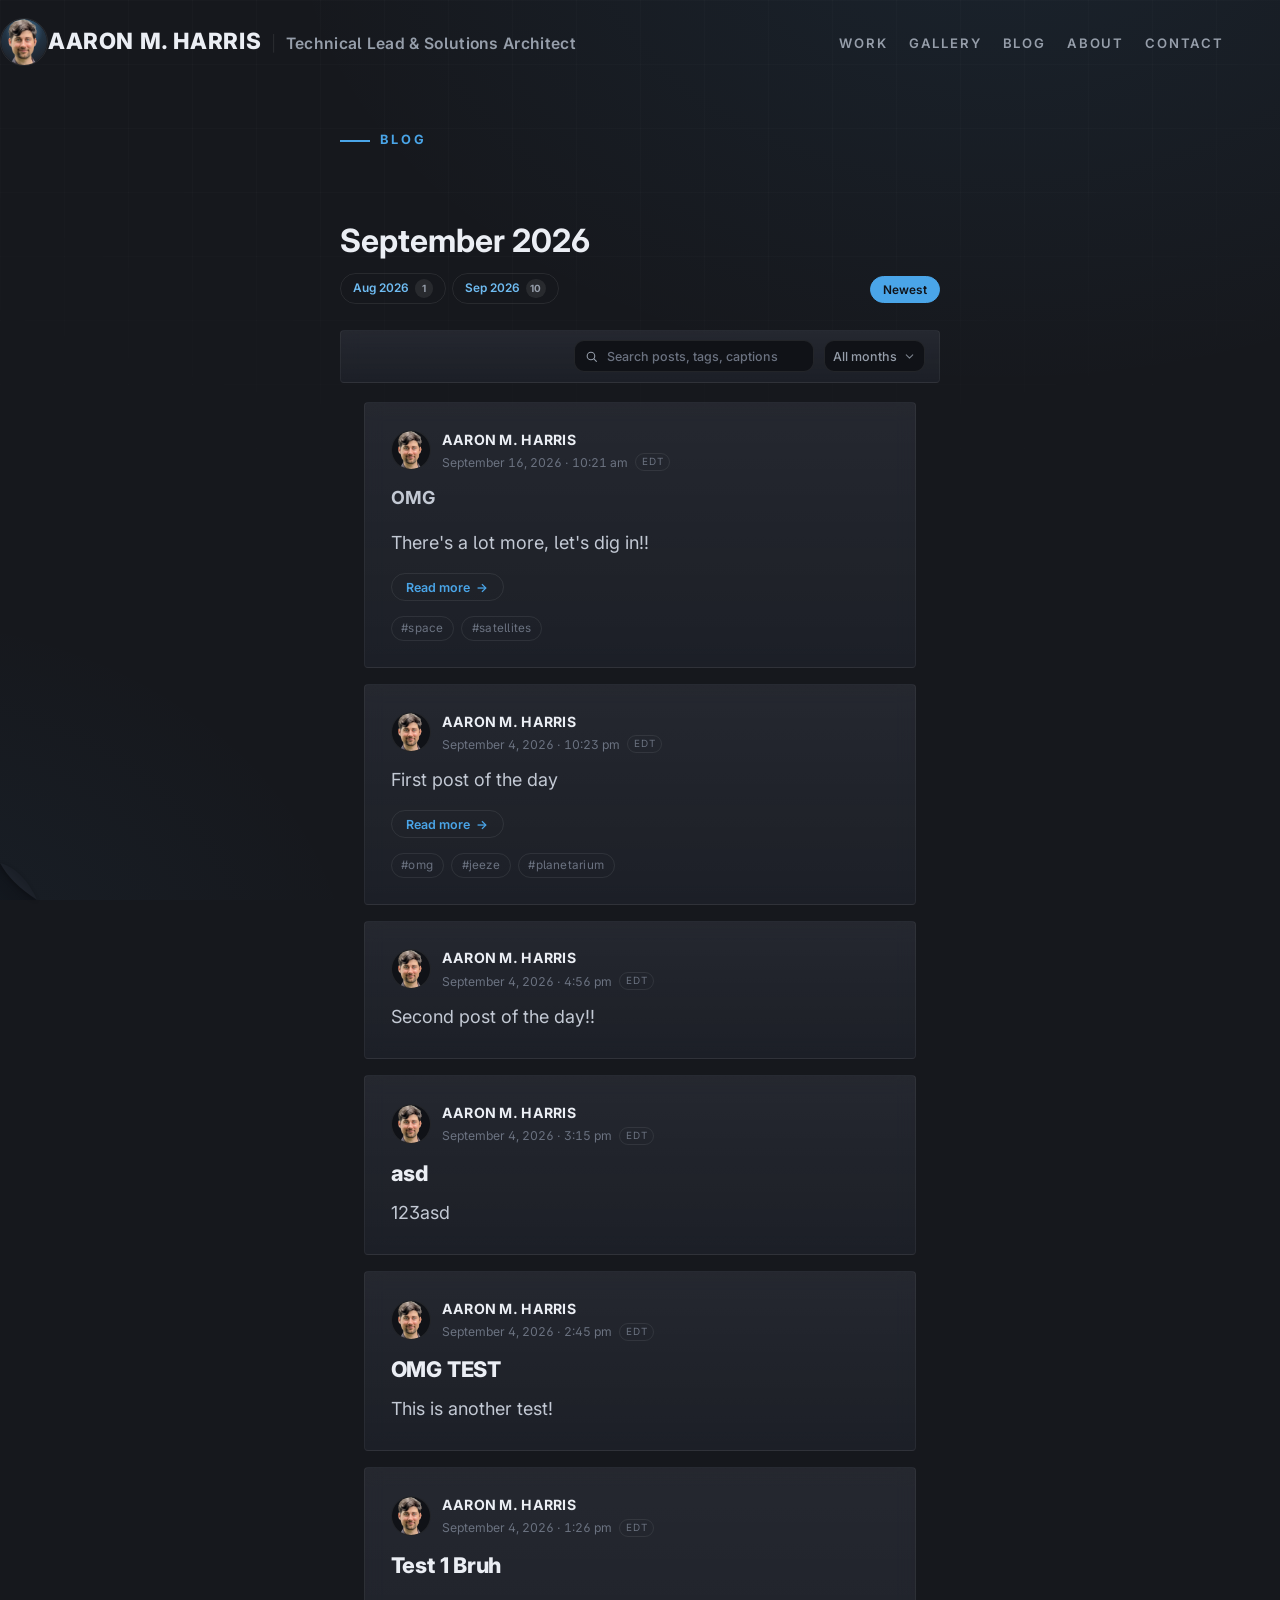
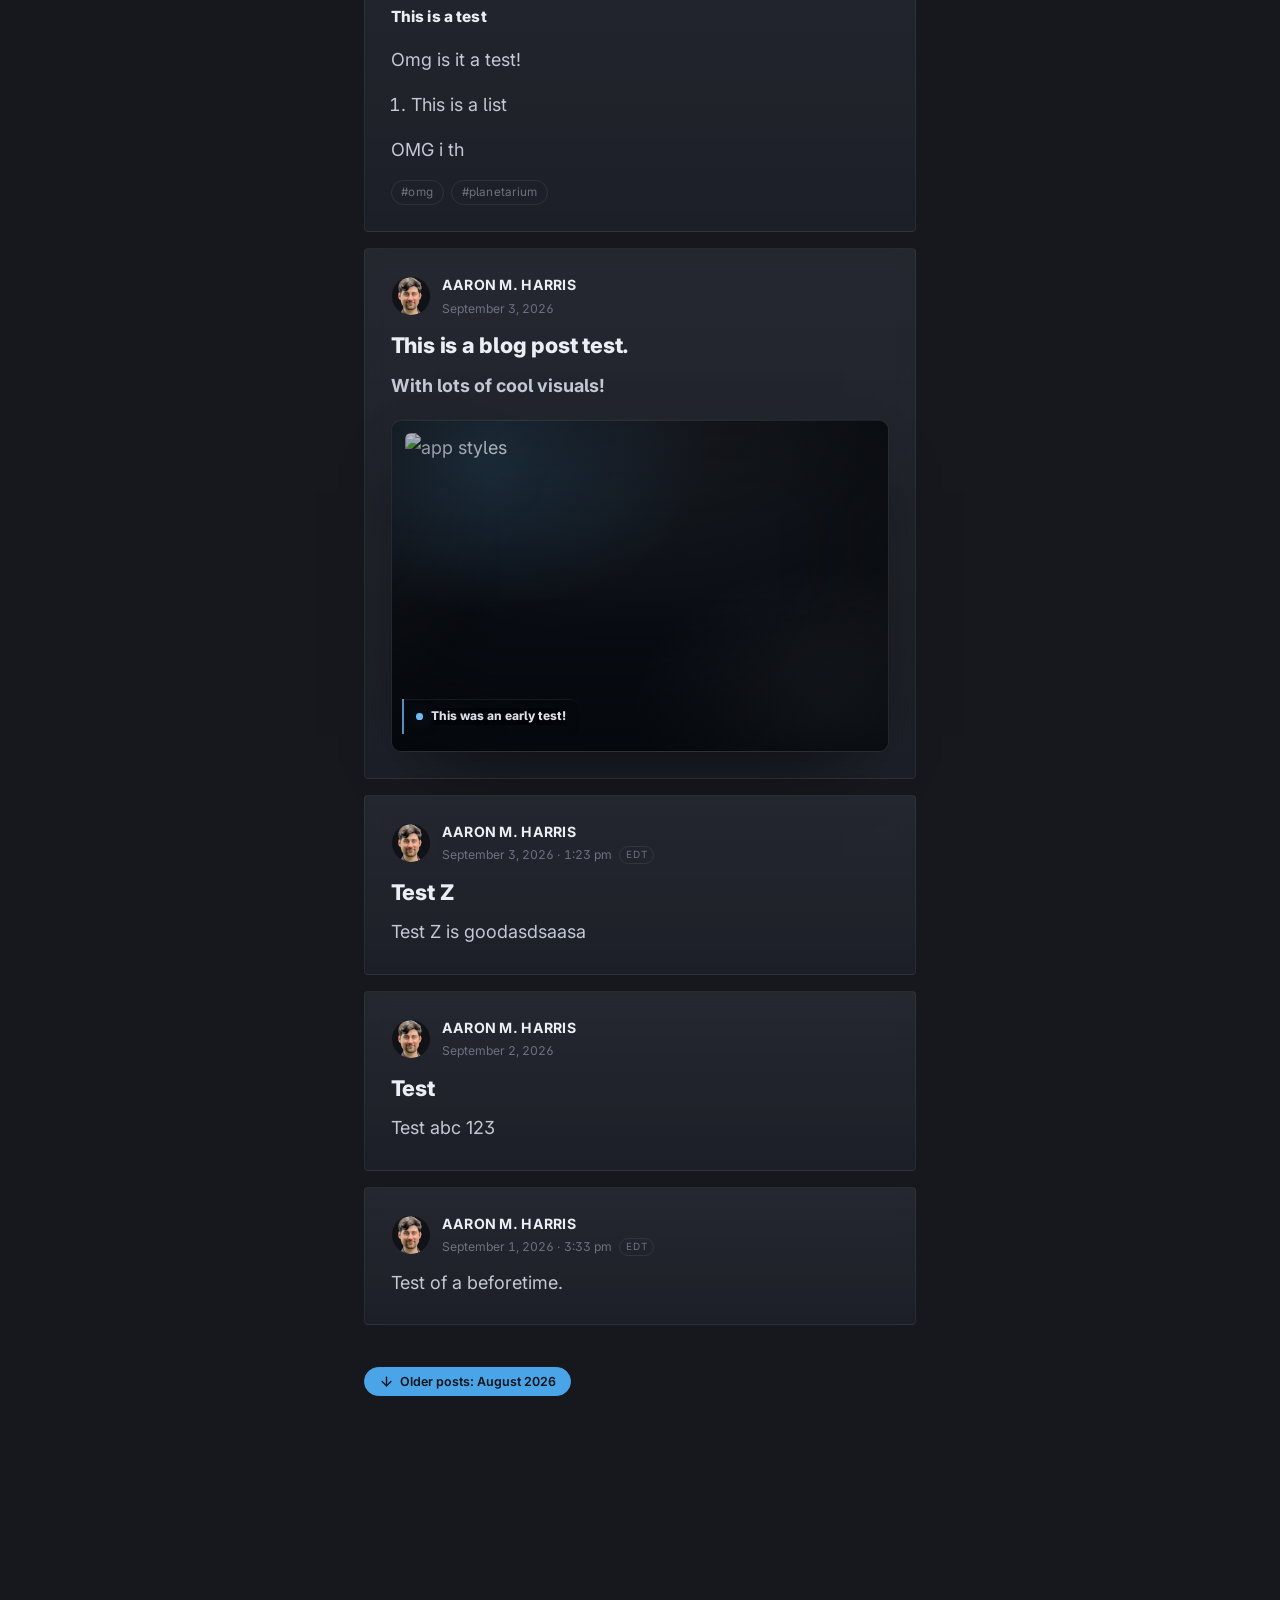
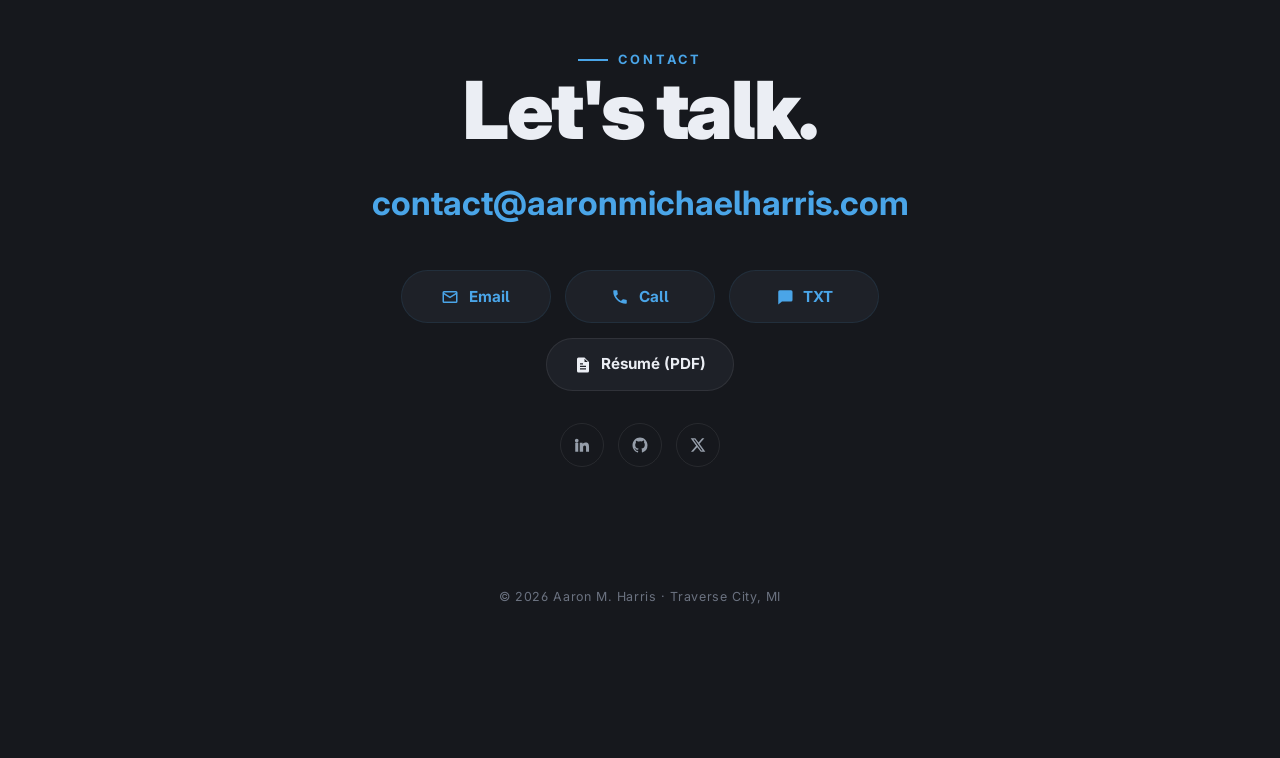
==== commit f9dbc3b7: "-rebuild" ====
--- a/blog.html
+++ b/blog.html
@@ -464,7 +464,7 @@
   <!--[edit:blog-manifest]-->
   <script id="blogManifest" type="text/plain" data-ced="blog">
 next-post:0012
-stamp:n67wis
+stamp:67htfp
 month:2608=tshrh2
 month:2609=s7pq0c
 2608010010September, yay|2609010009Test of a beforetime|2609020001Test|2609030002Test Z|2609030003This is a blog post test.|2609040004Test 1 Bruh|2609040005OMG TEST|2609040006asd|2609040007Second post of the day|2609040008First post of the day !!asdas!adas...|2609160011OMG There's a lot more, let's...
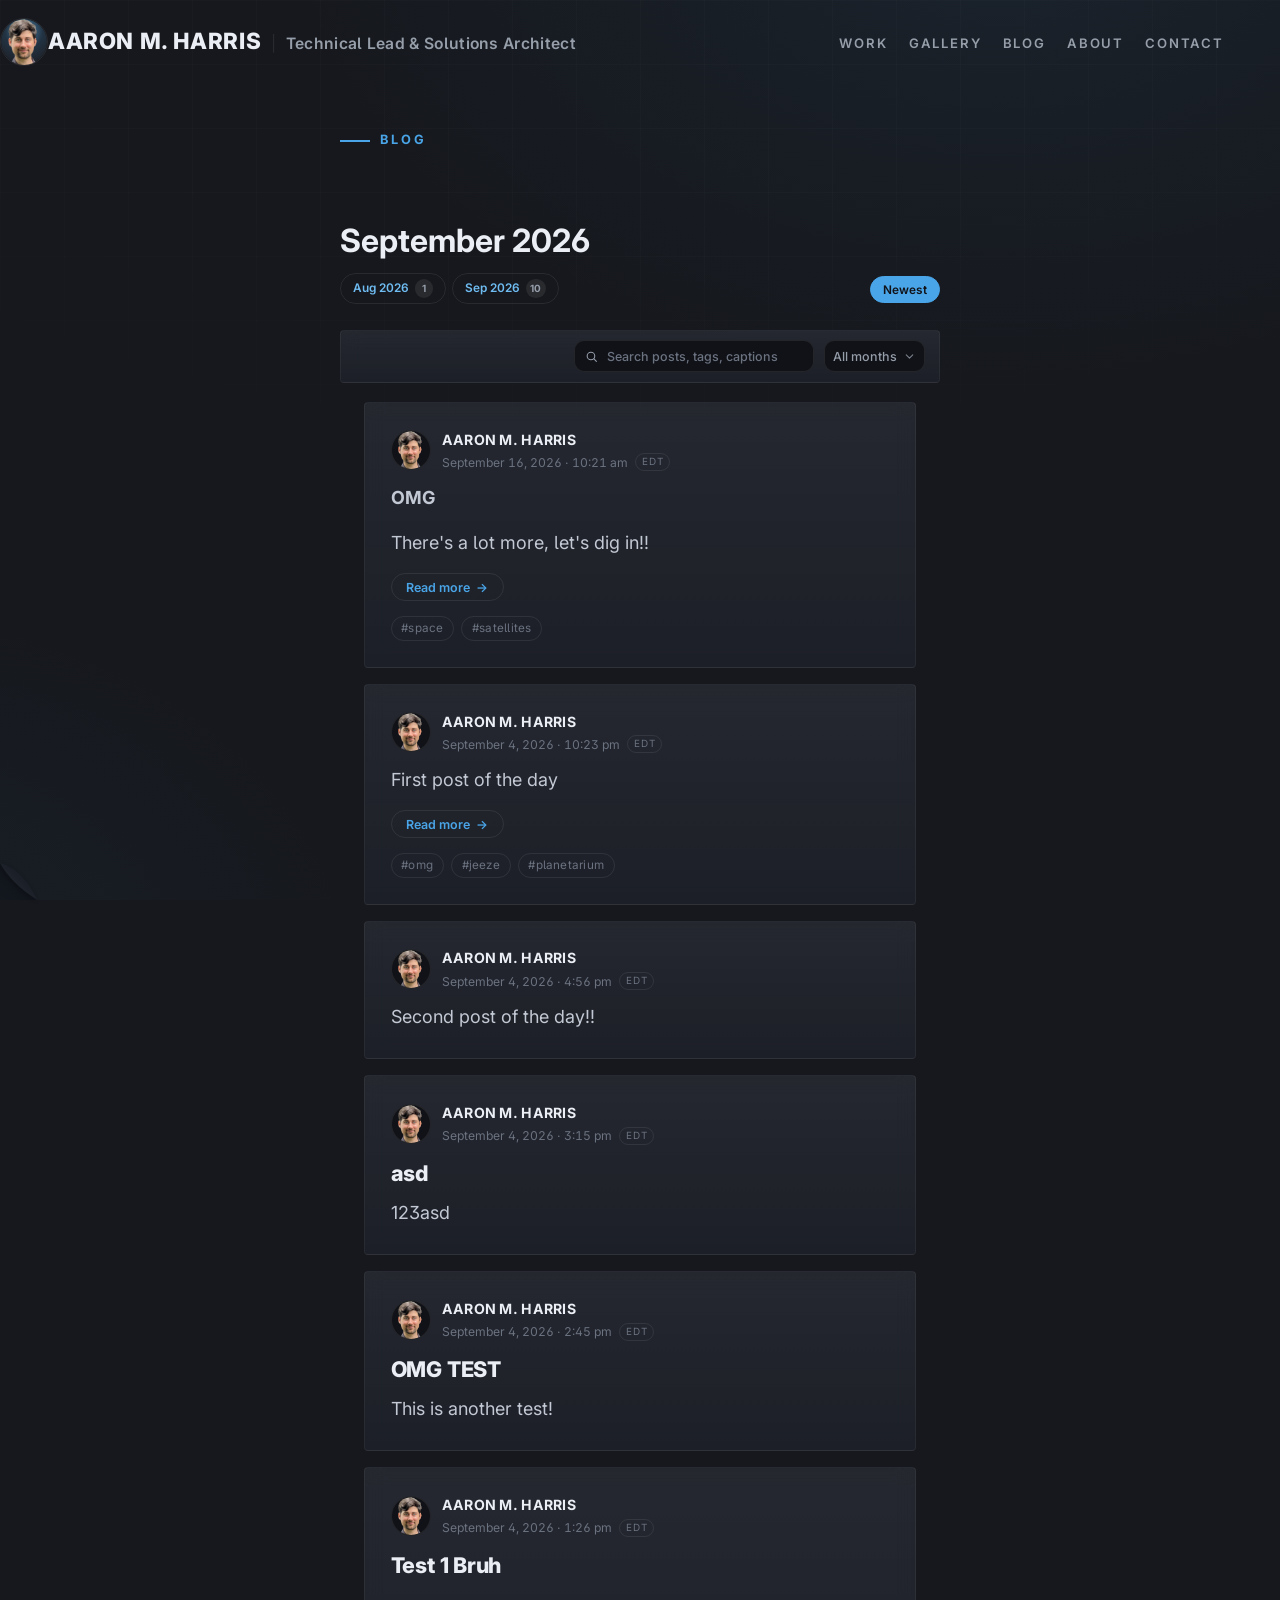
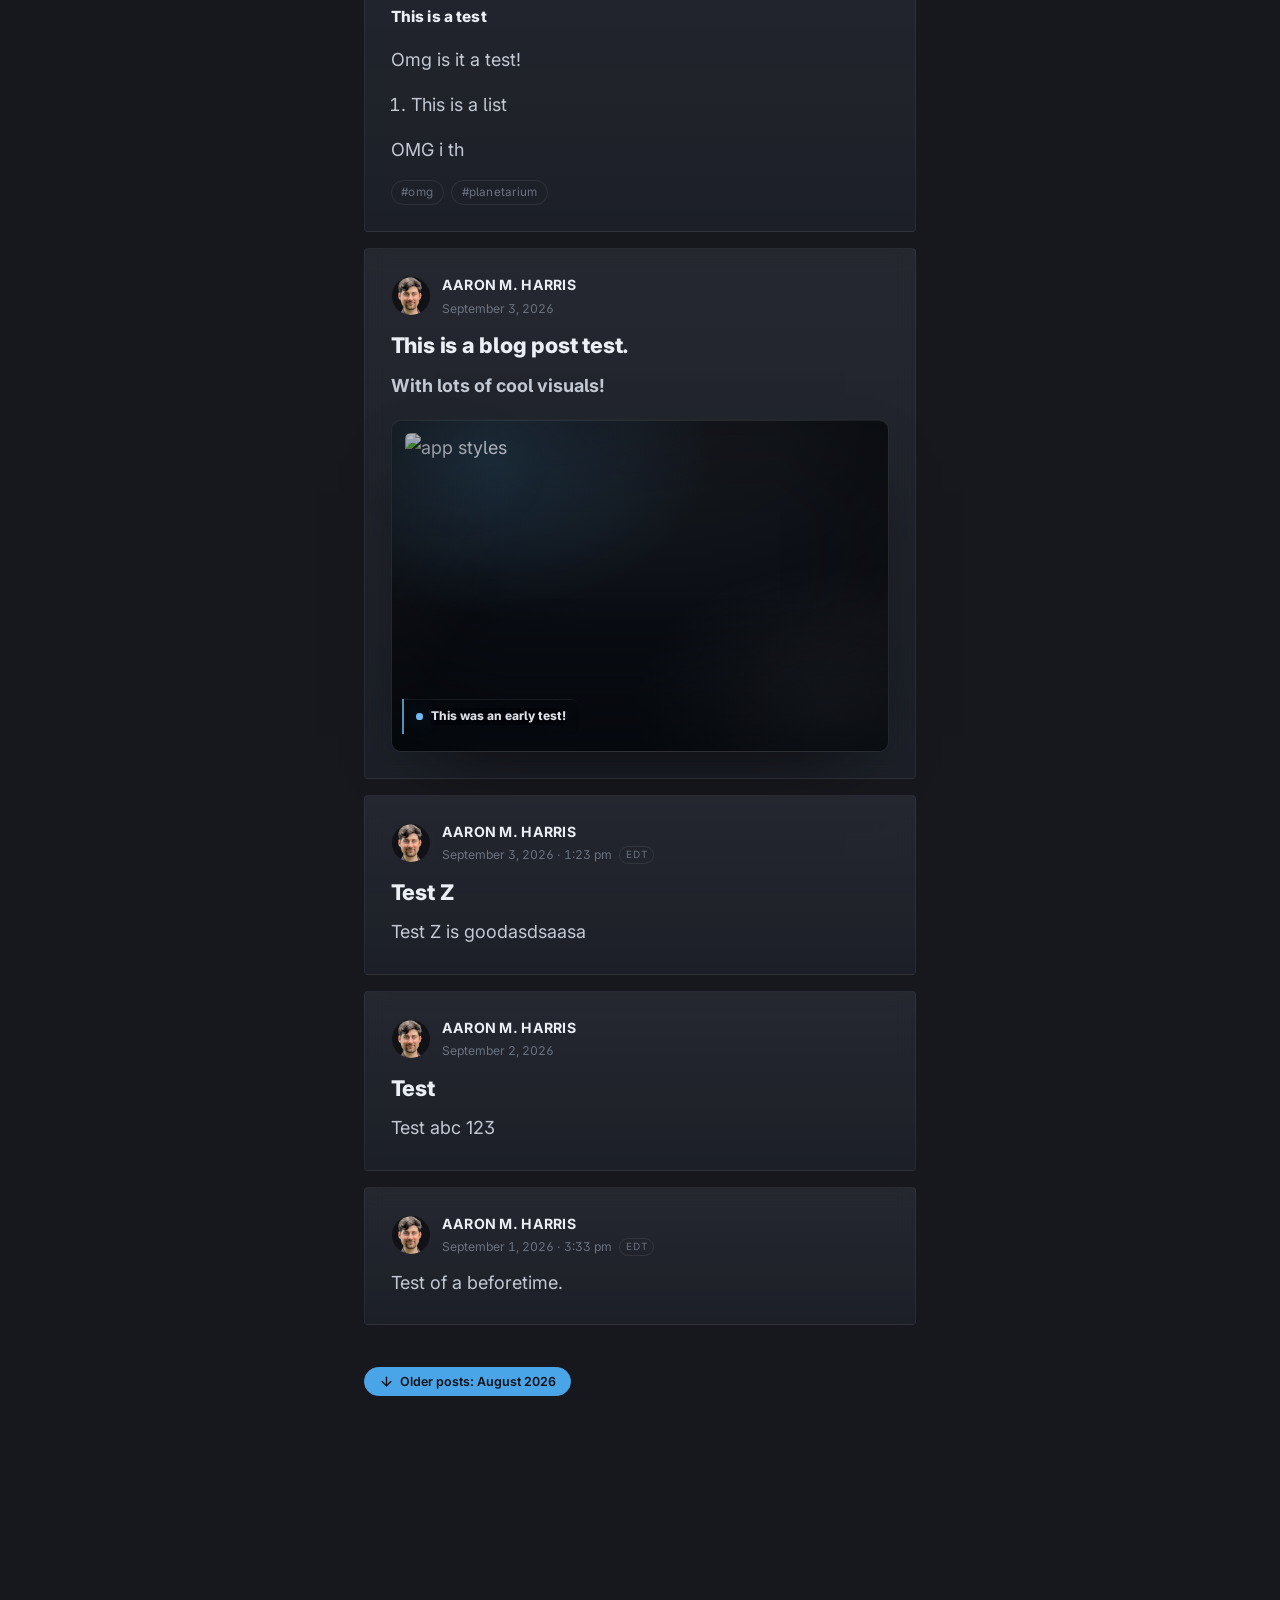
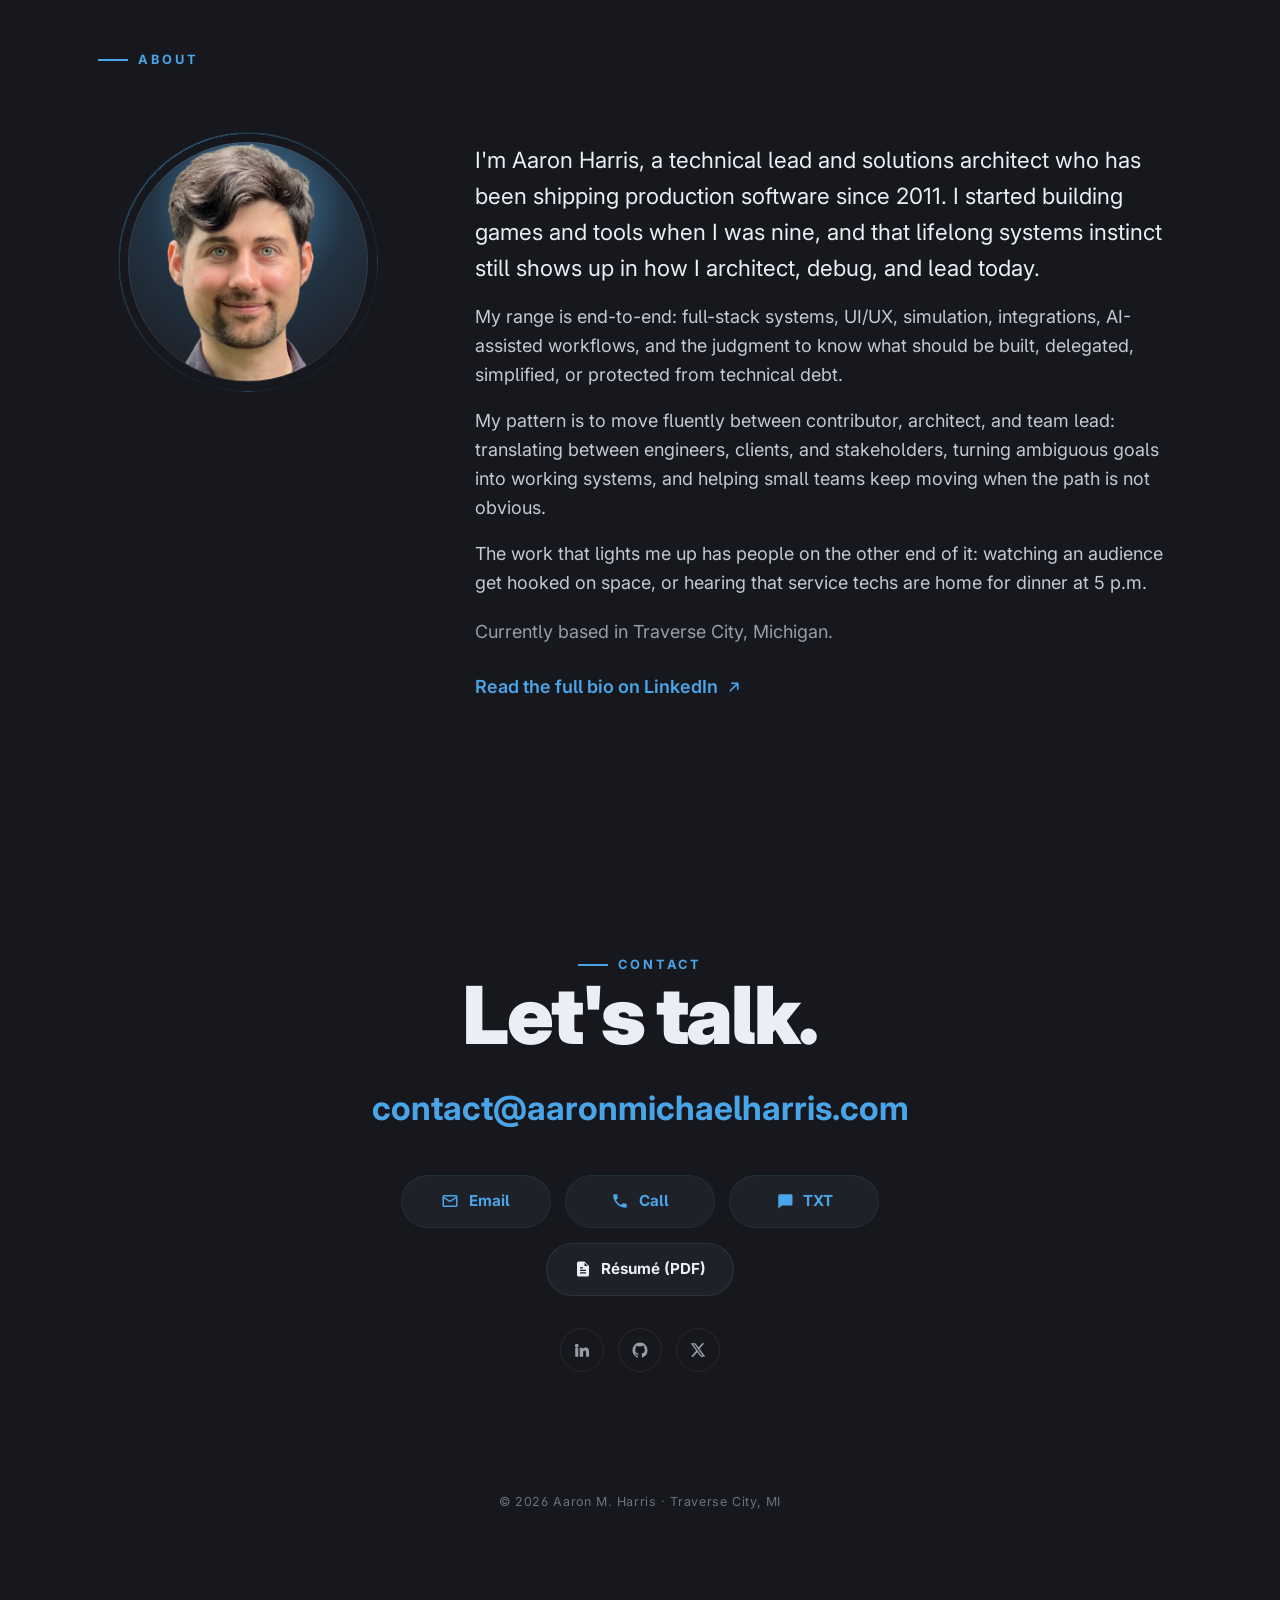
==== commit 750d978b: "V102 - put About in a shared footer and bump the engine to 1.1.0 - add about.html with its own headi" ====
--- a/blog.html
+++ b/blog.html
@@ -12,7 +12,7 @@
      one pair.
 
      Sections:
-       1. HEAD AND META      4. CONTACT AND FOOTER
+       1. HEAD AND META      4. FOOTER
        2. CHROME             5. DATA
        3. BLOG
 
@@ -161,7 +161,7 @@
         <a href="blog.html">Blog</a>
         <!--[/edit:nav-blog]-->
         <!--[edit:nav-about]-->
-        <a href="index.html#about">About</a>
+        <a href="about.html">About</a>
         <!--[/edit:nav-about]-->
         <!--[edit:nav-contact]-->
         <a href="#contact">Contact</a>
@@ -377,12 +377,57 @@
       </div>
     </section>
 
-    <!-- ============================================================
-         4. CONTACT AND FOOTER
-         ------------------------------------------------------------
-         Shared chrome, like the header: byte-identical with the home
-         page, and its copy regions are shared.
-         ============================================================ -->
+  </main>
+
+  <!-- ============================================================
+       4. FOOTER
+       ------------------------------------------------------------
+       About and Contact, which close every page. Shared chrome,
+       like the header: byte-identical on every managed page, and
+       held to that by the contract test. Its copy regions are
+       shared, so an edit to one is written to every page. A month
+       page carries the same bytes, taken from blog.html when the
+       blog is published or rebuilt.
+       ============================================================ -->
+  <footer class="site-footer">
+    <section class="about" id="about" aria-label="About Aaron">
+      <div class="wrap">
+        <div class="section-head reveal"><!--[edit:about-eyebrow]--><span class="eyebrow">About</span><!--[/edit:about-eyebrow]--></div>
+        <div class="about__grid">
+          <div class="reveal">
+            <div class="portrait">
+              <span class="portrait-bg" aria-hidden="true"></span>
+              <img src="aaron-portfolio-portrait-transparent.png" width="512" height="512"
+                   alt="Portrait of Aaron M. Harris." loading="lazy" />
+            </div>
+          </div>
+          <div class="about__body reveal d1">
+            <!--[edit:about-lede]-->
+            <p class="lede">I'm Aaron Harris, a technical lead and solutions architect who has been shipping production software since 2011. I started building games and tools when I was nine, and that lifelong systems instinct still shows up in how I architect, debug, and lead today.</p>
+            <!--[/edit:about-lede]-->
+            <!--[edit:about-p1]-->
+            <p>My range is end-to-end: full-stack systems, UI/UX, simulation, integrations, AI-assisted workflows, and the judgment to know what should be built, delegated, simplified, or protected from technical debt.</p>
+            <!--[/edit:about-p1]-->
+            <!--[edit:about-p2]-->
+            <p>My pattern is to move fluently between contributor, architect, and team lead: translating between engineers, clients, and stakeholders, turning ambiguous goals into working systems, and helping small teams keep moving when the path is not obvious.</p>
+            <!--[/edit:about-p2]-->
+            <!--[edit:about-p3]-->
+            <p>The work that lights me up has people on the other end of it: watching an audience get hooked on space, or hearing that service techs are home for dinner at 5&nbsp;p.m.</p>
+            <!--[/edit:about-p3]-->
+            <!--[edit:about-place]-->
+            <p class="place">Currently based in Traverse City, Michigan.</p>
+            <!--[/edit:about-place]-->
+            <!--[edit:about-link]-->
+            <a class="textlink" href="https://www.linkedin.com/in/aaronmichaelharris/" target="_blank" rel="noopener">
+              Read the full bio on LinkedIn
+              <svg viewBox="0 0 24 24" fill="none" stroke="currentColor" stroke-width="2.2" stroke-linecap="round" stroke-linejoin="round" aria-hidden="true"><path d="M7 17 17 7M9 7h8v8"/></svg>
+            </a>
+            <!--[/edit:about-link]-->
+          </div>
+        </div>
+      </div>
+    </section>
+
     <section class="contact" id="contact" aria-label="Contact">
       <div class="wrap">
         <div class="reveal">
@@ -445,8 +490,7 @@
       <div class="endbar">© 2026 Aaron M. Harris · Traverse City, MI</div>
       <!--[/edit:endbar]-->
     </section>
-
-  </main>
+  </footer>
 
   <!-- ============================================================
        5. DATA
--- a/site.css
+++ b/site.css
@@ -1,7 +1,8 @@
 /* ============================================================
    site.css - this site's own style: the theme tokens, the page's
    backdrop, the header and nav, the hero, the project cards, the
-   about and contact blocks, and their breakpoints.
+   about and contact blocks of the footer, the About page, and their
+   breakpoints.
 
    The engine's style is in libraries/harrisxrwebengine/engine.css.
    Every page links that file first and this one second, so a rule
@@ -575,6 +576,7 @@
    SECTION HEADINGS
    ------------------------------------------------------------ */
 .section-head { max-width: 60ch; margin-bottom: clamp(2.5rem, 6vw, 4.5rem); }
+.section-head h1,
 .section-head h2 {
   font-size: clamp(2rem, 4.4vw, 2.9rem);
   letter-spacing: -.02em; font-weight: 800; line-height: 1.08;
@@ -726,6 +728,17 @@
 .about__body .textlink { margin-top: 1.6rem; }
 
 /* ------------------------------------------------------------
+   THE ABOUT PAGE
+   ------------------------------------------------------------
+   about.html is a heading over the site footer, and the footer's
+   About is the page's content. The heading names the page, so the
+   About shows no eyebrow of its own there. It starts close under
+   the heading, because the heading opens the same subject. */
+.page-intro { padding-top: var(--section-pad); }
+.about-page .site-footer .about { padding-top: 0; }
+.about-page .site-footer .about .section-head { display: none; }
+
+/* ------------------------------------------------------------
    CONTACT / FOOTER
    ------------------------------------------------------------ */
 .contact {
@@ -808,6 +821,8 @@
    fill is selected by [data-portrait-bg="N"] on <html>. One option
    ships: 1, Azure Spotlight. To try another, add a matching
    [data-portrait-bg="N"] block here and set that value on <html>.
+   A page with no value gets option 1. A generated month page has no
+   value, and its portraits must match every other page's.
    ------------------------------------------------------------ */
 .portrait-bg {
   position: absolute; inset: 0; z-index: 0;
@@ -822,9 +837,11 @@
 }
 
 /* 1 — Azure Spotlight: soft top-down glow that gently breathes */
+:root:not([data-portrait-bg]) .portrait-bg,
 [data-portrait-bg="1"] .portrait-bg {
   background: radial-gradient(115% 115% at 50% 22%, var(--accent-glow), var(--panel) 68%);
 }
+:root:not([data-portrait-bg]) .portrait-bg::before,
 [data-portrait-bg="1"] .portrait-bg::before {
   background: radial-gradient(58% 55% at 50% 28%, rgba(111,188,242,.5), transparent 70%);
   animation: pbgPulse 6s var(--ease-soft) infinite alternate;
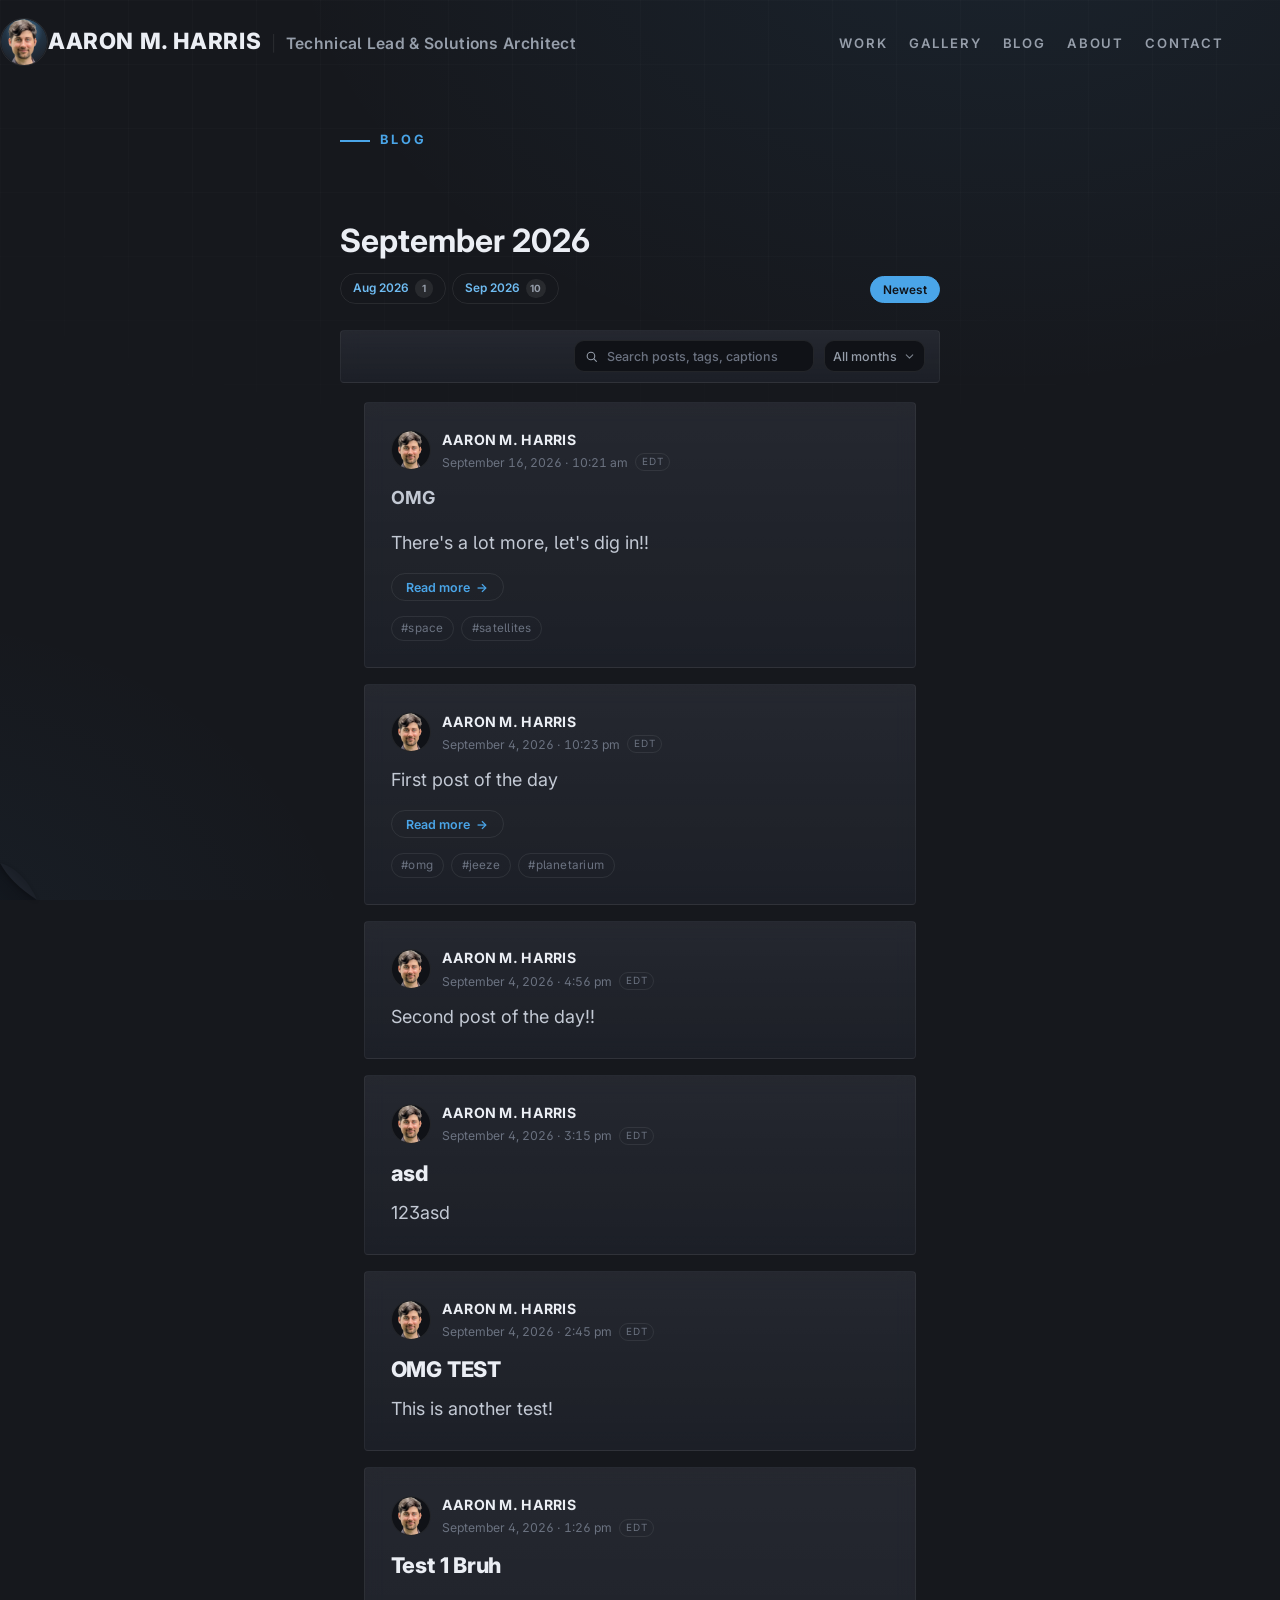
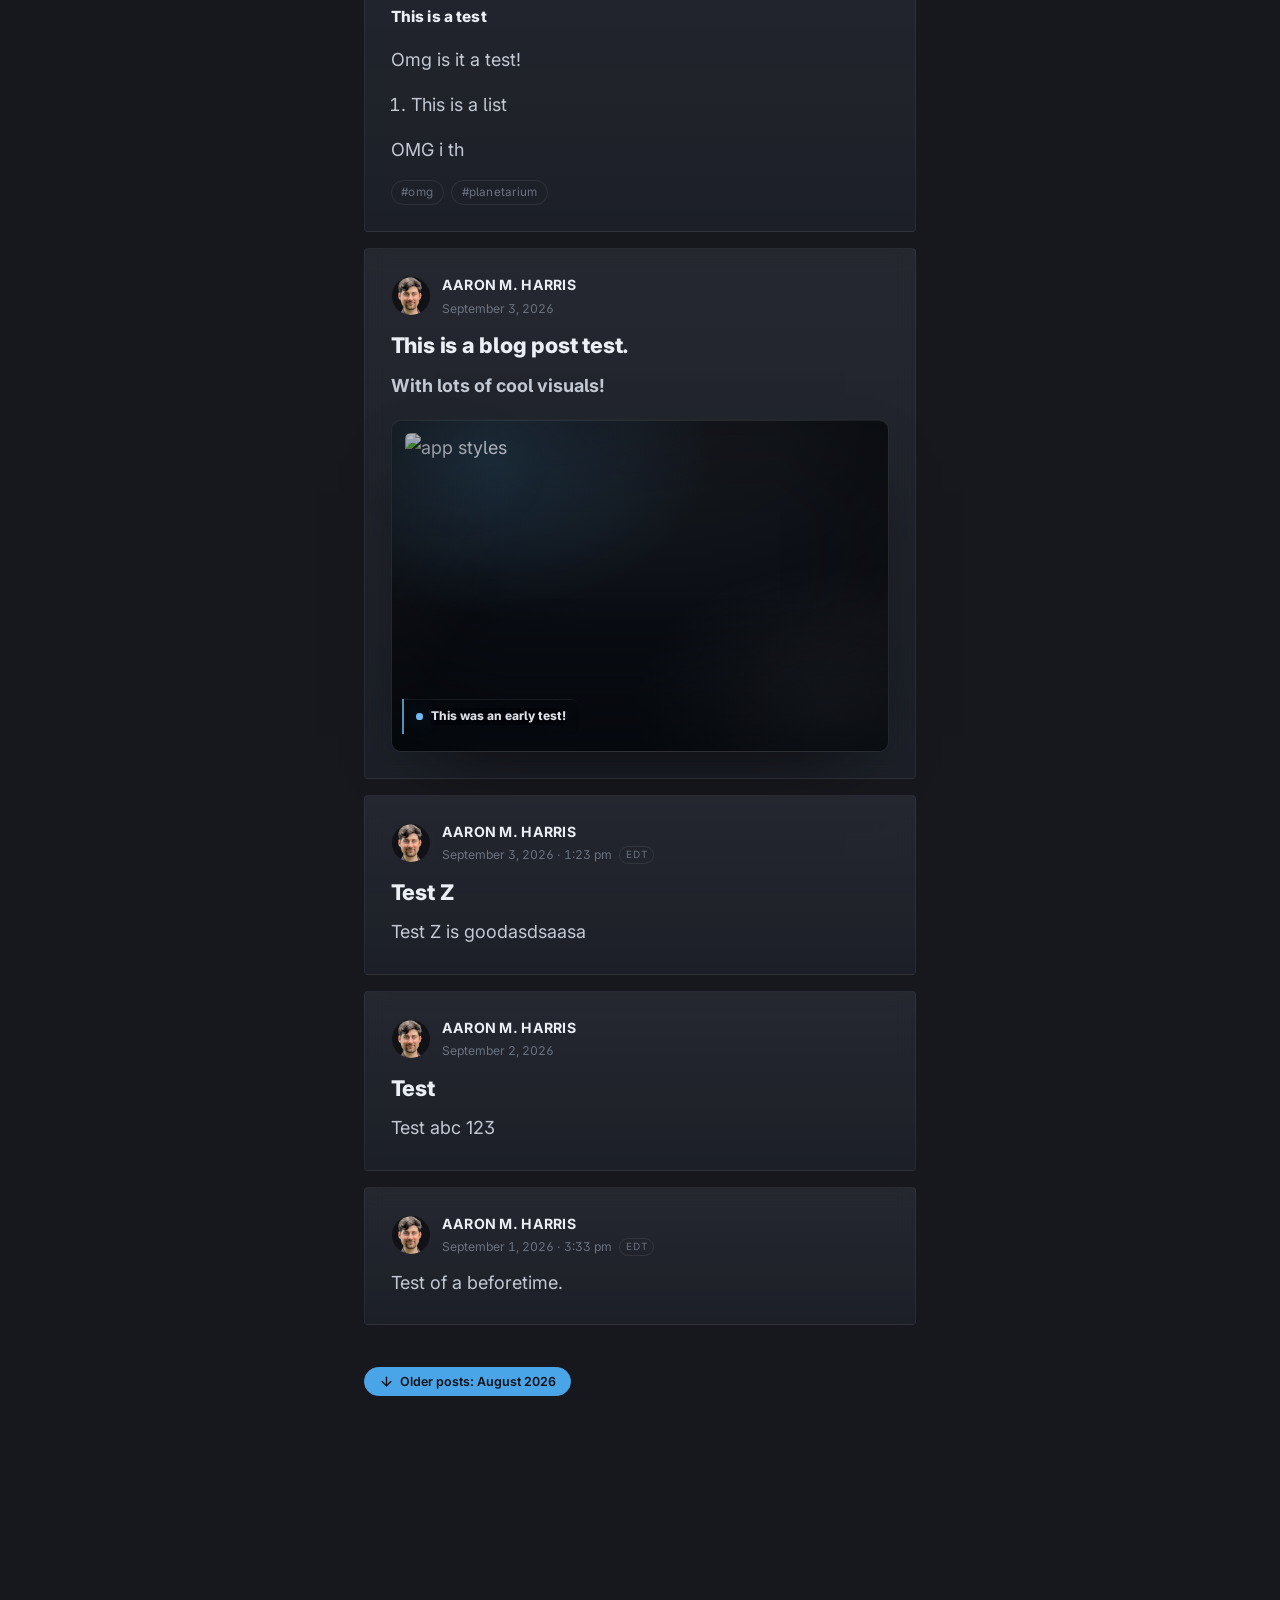
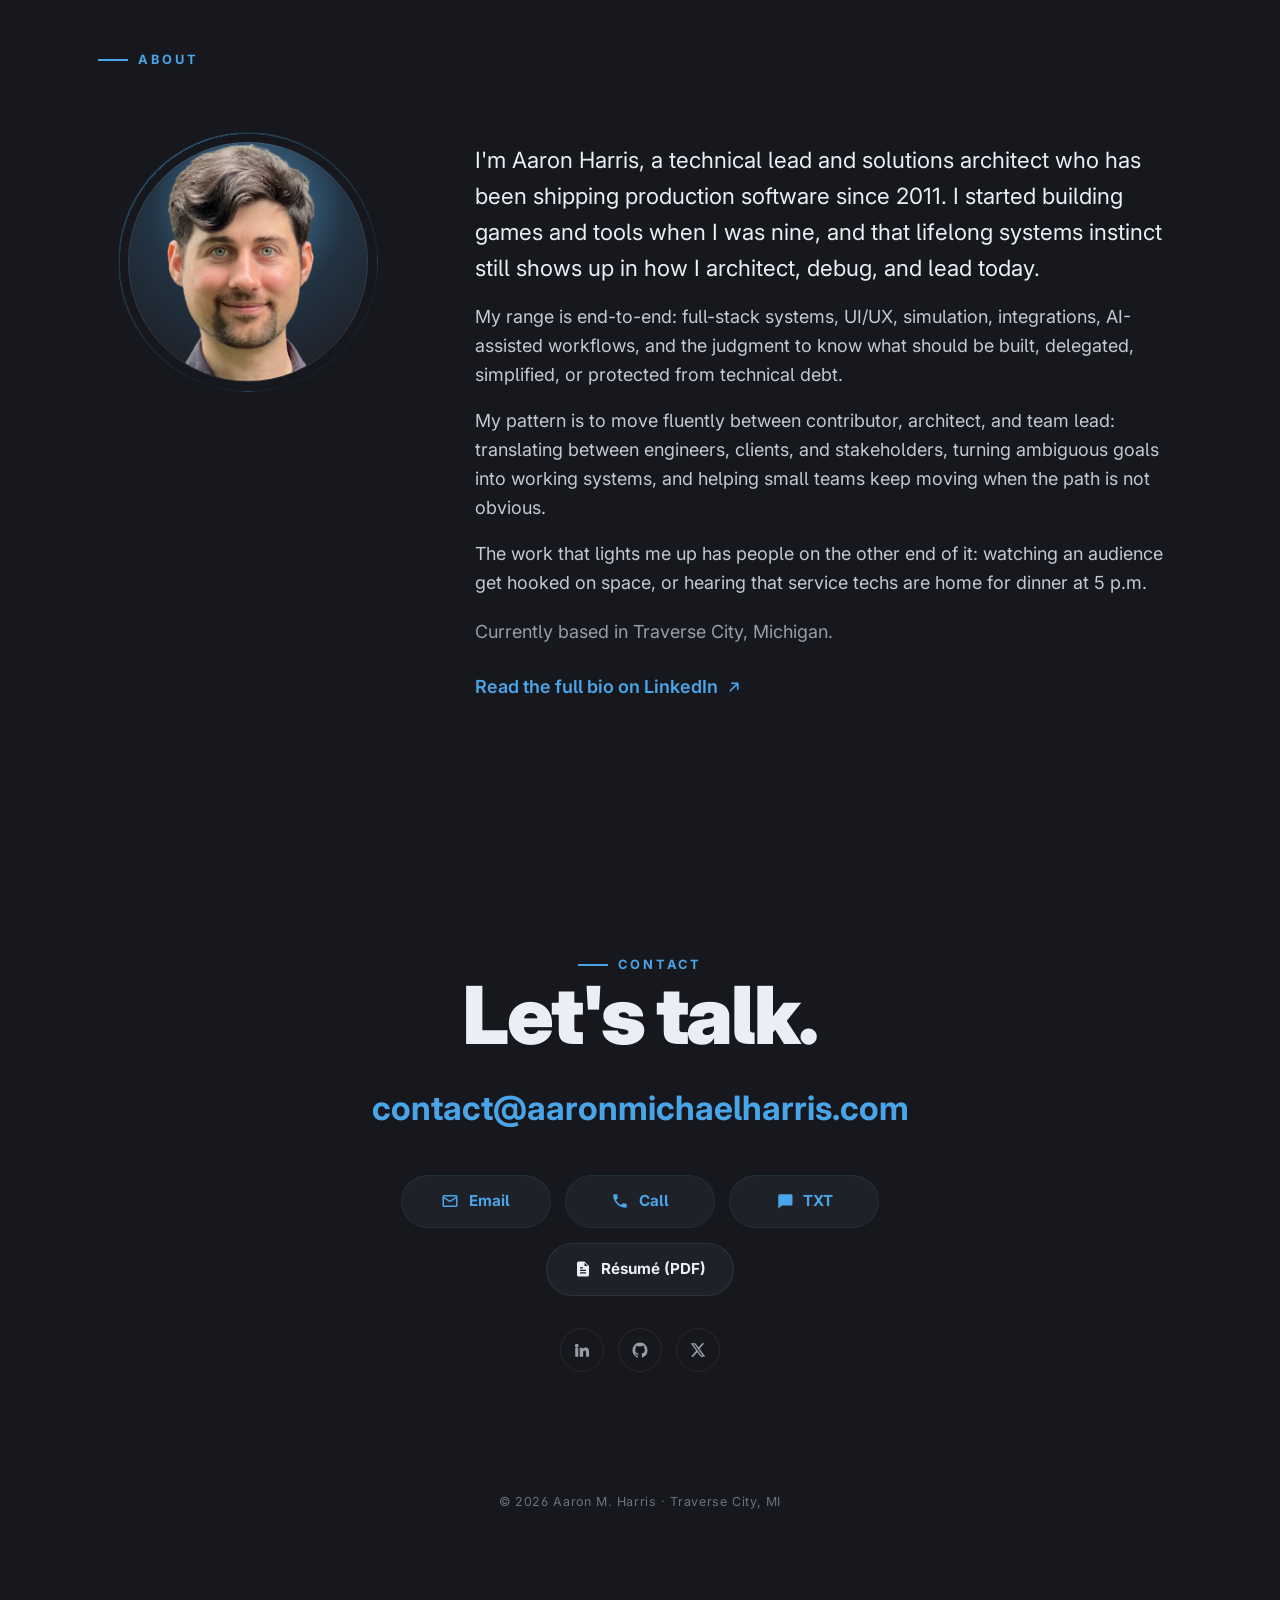
==== commit b5560da9: "V104 - upgrade the engine to 1.1.1 and rebuild the month pages - add about.html to the sitemap with " ====
--- a/blog.html
+++ b/blog.html
@@ -508,7 +508,7 @@
   <!--[edit:blog-manifest]-->
   <script id="blogManifest" type="text/plain" data-ced="blog">
 next-post:0012
-stamp:67htfp
+stamp:1d1m9z
 month:2608=tshrh2
 month:2609=s7pq0c
 2608010010September, yay|2609010009Test of a beforetime|2609020001Test|2609030002Test Z|2609030003This is a blog post test.|2609040004Test 1 Bruh|2609040005OMG TEST|2609040006asd|2609040007Second post of the day|2609040008First post of the day !!asdas!adas...|2609160011OMG There's a lot more, let's...
